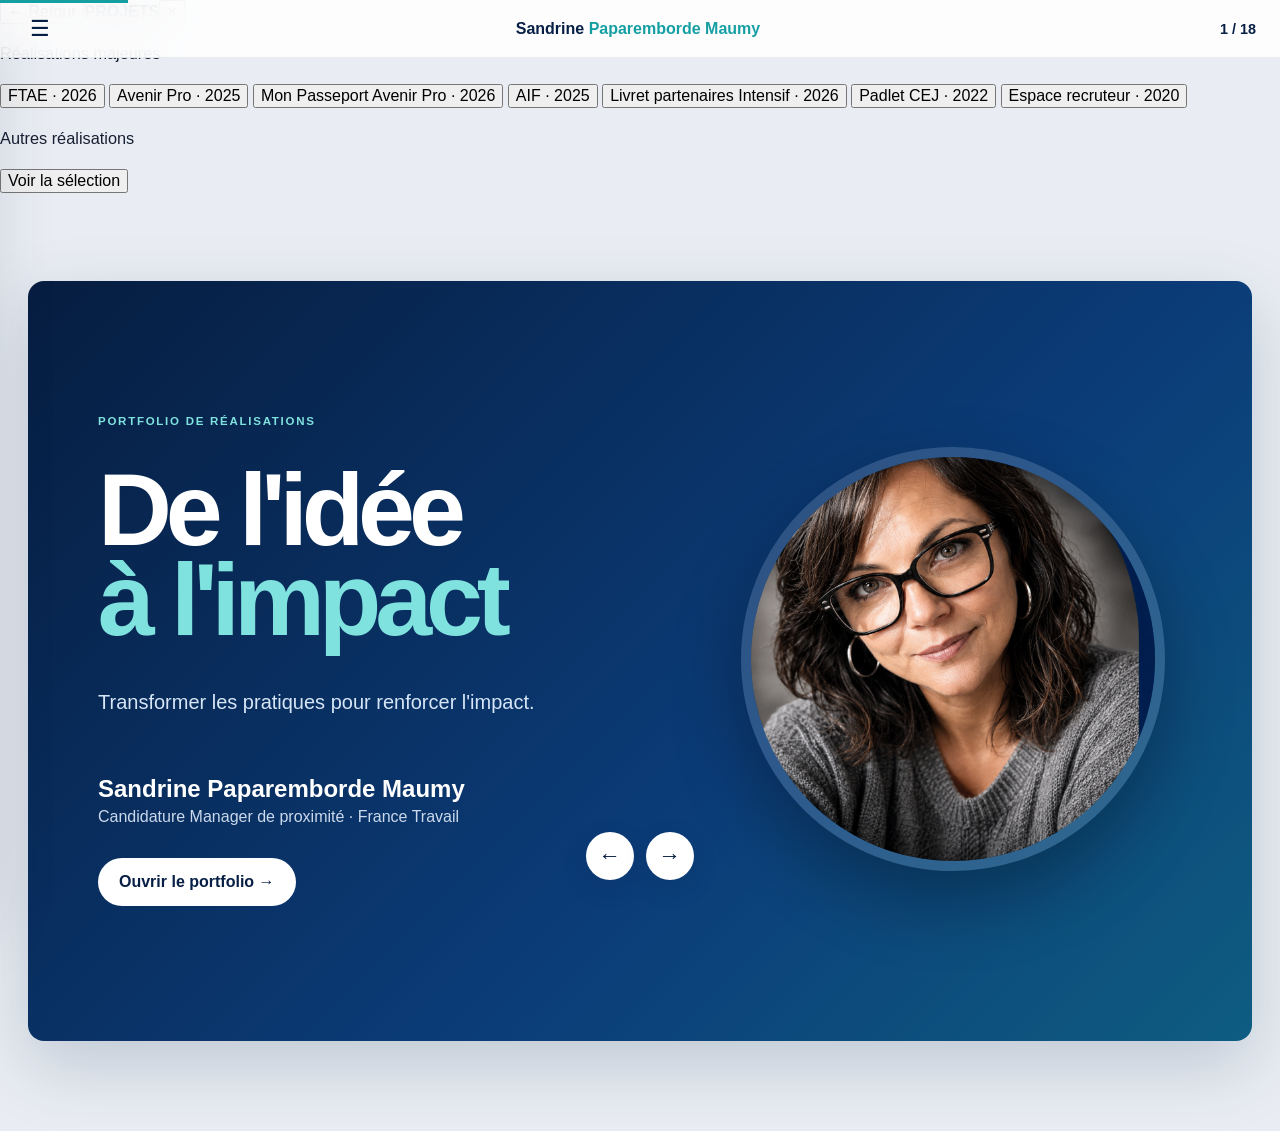
==== index.html @ 010899ce "Add files via upload ZIP CORRECTIF" ====
<!DOCTYPE html>
<html lang="fr">
<head>
<meta charset="UTF-8">
<meta name="viewport" content="width=device-width, initial-scale=1.0">
<meta name="description" content="Portfolio management de Sandrine Paparemborde Maumy — candidature Manager de proximité France Travail.">
<title>Portfolio Management — Sandrine Paparemborde Maumy</title>
<link rel="stylesheet" href="style.css?v=page02-20260814">

<style id="page02-systemique-fix">
/* Correctif autonome Page 2 — priorité sur les styles généraux */
.page.action-systemique-page.active{
  display:block !important;
  overflow:hidden !important;
  padding:0 !important;
}
.page.action-systemique-page{
  background:#fbfaf6 !important;
}
.action-systemique-page .action-systemique{
  box-sizing:border-box;
  width:100%;
  height:100%;
  min-height:0;
  overflow:hidden;
  padding:clamp(24px,3.5vh,42px) clamp(30px,4.2vw,64px) clamp(24px,3vh,38px);
  display:flex !important;
  flex-direction:column;
  justify-content:center;
  gap:clamp(18px,2.4vh,28px);
  background:
    radial-gradient(circle at 100% 0%,rgba(16,157,166,.10),transparent 32%),
    linear-gradient(135deg,#fffefa 0%,#fbfaf6 62%,#f2f9fa 100%);
}
.action-systemique-page .action-systemique__intro{
  flex:0 0 auto;
  max-width:1180px;
}
.action-systemique-page .action-systemique__eyebrow{
  display:block;
  margin:0 0 11px;
  color:#0b9da6;
  font-size:clamp(11px,.85vw,14px);
  line-height:1;
  font-weight:900;
  letter-spacing:.17em;
}
.action-systemique-page .action-systemique__intro h2{
  margin:0;
  max-width:none;
  color:#071f49;
  font-size:clamp(35px,3.75vw,58px);
  line-height:1.01;
  letter-spacing:-.043em;
  white-space:normal;
}
.action-systemique-page .action-systemique__intro h2 span{
  color:#0b5fa9;
}
.action-systemique-page .action-systemique__intro p{
  margin:13px 0 0;
  max-width:1120px;
  color:#586a84;
  font-size:clamp(13px,1.05vw,17px);
  line-height:1.45;
}
.action-systemique-page .action-systemique__grid{
  min-height:0;
  display:grid !important;
  grid-template-columns:repeat(12,minmax(0,1fr));
  grid-template-rows:repeat(2,minmax(0,1fr));
  gap:clamp(12px,1.25vw,18px);
  flex:0 1 350px;
  max-height:350px;
}
.action-systemique-page .action-card{
  box-sizing:border-box;
  min-width:0;
  min-height:0;
  margin:0;
  padding:clamp(15px,1.35vw,21px);
  display:flex !important;
  align-items:flex-start;
  gap:13px;
  overflow:hidden;
  border:1px solid #dce5ec;
  border-top:4px solid #1769aa;
  border-radius:19px;
  background:rgba(255,255,255,.97);
  box-shadow:0 9px 22px rgba(7,31,73,.07);
}
.action-systemique-page .action-card.c3,
.action-systemique-page .action-card.c4,
.action-systemique-page .action-card.c7{
  border-top-color:#0aa0a7;
}
.action-systemique-page .action-card.c1{grid-column:1 / span 3;grid-row:1}
.action-systemique-page .action-card.c2{grid-column:4 / span 3;grid-row:1}
.action-systemique-page .action-card.c3{grid-column:7 / span 3;grid-row:1}
.action-systemique-page .action-card.c4{grid-column:10 / span 3;grid-row:1}
.action-systemique-page .action-card.c5{grid-column:1 / span 4;grid-row:2}
.action-systemique-page .action-card.c6{grid-column:5 / span 4;grid-row:2}
.action-systemique-page .action-card.c7{grid-column:9 / span 4;grid-row:2}

.action-systemique-page .num{
  flex:0 0 43px;
  width:43px;
  height:43px;
  display:grid;
  place-items:center;
  border-radius:13px;
  background:#eaf4f8;
  color:#073f7d;
  font-size:15px;
  font-weight:900;
}
.action-systemique-page .action-card > div{min-width:0}
.action-systemique-page .action-card h3{
  margin:4px 0 8px;
  color:#071f49;
  font-size:clamp(16px,1.25vw,20px);
  line-height:1.08;
}
.action-systemique-page .action-card p{
  margin:0;
  color:#5a6d89;
  font-size:clamp(12px,.92vw,15px);
  line-height:1.42;
}

/* Écrans d'ordinateur moins hauts : on compresse sans créer de défilement */
@media (min-width:1051px) and (max-height:820px){
  .action-systemique-page .action-systemique{
    padding-top:24px;
    padding-bottom:24px;
    gap:17px;
  }
  .action-systemique-page .action-systemique__intro h2{
    font-size:clamp(33px,3.25vw,50px);
  }
  .action-systemique-page .action-systemique__intro p{
    margin-top:9px;
    line-height:1.35;
  }
  .action-systemique-page .action-systemique__grid{
    flex-basis:300px;
    max-height:300px;
  }
  .action-systemique-page .action-card{
    padding:14px 16px;
  }
  .action-systemique-page .action-card p{
    line-height:1.34;
  }
}

/* Tablette : 2 colonnes, défilement seulement si réellement nécessaire */
@media (max-width:1050px){
  .page.action-systemique-page.active{overflow:auto !important}
  .action-systemique-page .action-systemique{
    height:auto;
    min-height:100%;
    justify-content:flex-start;
    overflow:visible;
  }
  .action-systemique-page .action-systemique__grid{
    display:grid !important;
    grid-template-columns:repeat(2,minmax(0,1fr));
    grid-template-rows:auto;
    max-height:none;
    flex:none;
  }
  .action-systemique-page .action-card.c1,
  .action-systemique-page .action-card.c2,
  .action-systemique-page .action-card.c3,
  .action-systemique-page .action-card.c4,
  .action-systemique-page .action-card.c5,
  .action-systemique-page .action-card.c6,
  .action-systemique-page .action-card.c7{
    grid-column:auto;
    grid-row:auto;
    min-height:135px;
  }
  .action-systemique-page .action-card.c7{grid-column:1 / -1}
}
@media (max-width:640px){
  .action-systemique-page .action-systemique{
    padding:26px 18px 92px;
  }
  .action-systemique-page .action-systemique__intro h2{
    font-size:clamp(34px,10.5vw,48px);
  }
  .action-systemique-page .action-systemique__grid{
    grid-template-columns:1fr;
  }
  .action-systemique-page .action-card.c7{grid-column:auto}
  .action-systemique-page .action-card{min-height:0 !important}
}
</style>


<style id="page02-bottom-row-fix">
@media (min-width:1051px){
  .action-systemique-page .action-card.c5{
    grid-column:1 / span 4 !important;
    grid-row:2 !important;
    width:auto !important;
    max-width:none !important;
    justify-self:stretch !important;
  }
  .action-systemique-page .action-card.c6{
    grid-column:5 / span 4 !important;
    grid-row:2 !important;
    width:auto !important;
    max-width:none !important;
    justify-self:stretch !important;
  }
  .action-systemique-page .action-card.c7{
    grid-column:9 / span 4 !important;
    grid-row:2 !important;
    width:auto !important;
    max-width:none !important;
    justify-self:stretch !important;
  }
}
</style>


<style id="page02-title-cleanup">
.action-systemique-page .action-systemique__intro h2{
  margin-bottom:6px !important;
}
.action-systemique-page .action-systemique__subtitle{
  margin:0 !important;
  color:#0b5fa9 !important;
  font-size:clamp(22px,2.15vw,34px) !important;
  line-height:1.08 !important;
  font-weight:800 !important;
  letter-spacing:-.025em !important;
}
.action-systemique-page .action-systemique{
  gap:clamp(20px,2.8vh,32px) !important;
}
@media (min-width:1051px) and (max-height:820px){
  .action-systemique-page .action-systemique{
    gap:20px !important;
  }
  .action-systemique-page .action-systemique__subtitle{
    font-size:clamp(20px,1.9vw,29px) !important;
  }
}
</style>


<style id="page02-final-spacing">
@media (min-width:1051px){
  .action-systemique-page .action-systemique{
    transform:translateY(-14px);
  }
  .action-systemique-page .action-systemique__intro h2{
    margin-bottom:14px !important;
  }
  .action-systemique-page .action-systemique__subtitle{
    margin-top:0 !important;
    margin-bottom:0 !important;
  }
}
@media (min-width:1051px) and (max-height:820px){
  .action-systemique-page .action-systemique{
    transform:translateY(-10px);
  }
  .action-systemique-page .action-systemique__intro h2{
    margin-bottom:12px !important;
  }
}
</style>


<style id="page03-timeline-fix">
.timeline-evolution-page{overflow:hidden!important}
.timeline-evolution-page .paper{box-sizing:border-box;overflow:hidden!important}
.timeline-evolution-left,.timeline-evolution-right{
  padding:clamp(28px,3.8vh,46px) clamp(30px,3.8vw,54px)!important;
}
.timeline-evolution-page .chapter{
  color:#0b9da6!important;font-weight:900!important;letter-spacing:.16em!important;
}
.timeline-evolution-page h2{
  margin:10px 0 14px!important;color:#071f49!important;
  font-size:clamp(34px,3.55vw,54px)!important;line-height:1!important;letter-spacing:-.04em!important;
}
.timeline-intro{
  margin:0 0 22px!important;color:#506680!important;font-size:clamp(13px,1vw,16px)!important;
  line-height:1.48!important;max-width:660px!important;
}
.timeline-group{margin:0 0 18px!important}
.timeline-context{
  margin:0 0 9px!important;padding:8px 12px!important;border-radius:12px!important;
  background:linear-gradient(90deg,rgba(11,95,169,.08),rgba(10,160,167,.06))!important;
  border-left:3px solid #0aa0a7!important;
}
.timeline-context b{
  display:block!important;color:#073f7d!important;font-size:13px!important;line-height:1.2!important;
}
.timeline-context span{
  display:block!important;margin-top:3px!important;color:#65758b!important;font-size:11.5px!important;line-height:1.25!important;
}
.timeline-item{
  position:relative!important;display:grid!important;grid-template-columns:56px minmax(0,1fr)!important;
  gap:12px!important;align-items:start!important;margin:0 0 10px!important;padding-left:1px!important;
}
.timeline-item time{
  color:#0b5fa9!important;font-weight:900!important;font-size:14px!important;line-height:1.25!important;
}
.timeline-item span{min-width:0!important}
.timeline-item span>b{
  display:block!important;color:#10294f!important;font-size:14px!important;line-height:1.18!important;
}
.timeline-item em{font-style:normal!important;font-weight:600!important;color:#66768b!important;font-size:12px!important}
.timeline-item small{
  display:block!important;margin-top:2px!important;color:#6b788a!important;font-size:11.5px!important;line-height:1.25!important;
}
.timeline-evolution-right{padding-top:clamp(54px,7vh,78px)!important}
@media (min-width:1051px) and (max-height:820px){
  .timeline-evolution-left,.timeline-evolution-right{padding-top:24px!important;padding-bottom:22px!important}
  .timeline-evolution-right{padding-top:48px!important}
  .timeline-evolution-page h2{font-size:clamp(31px,3.1vw,47px)!important;margin-bottom:10px!important}
  .timeline-intro{font-size:12.5px!important;line-height:1.38!important;margin-bottom:14px!important}
  .timeline-group{margin-bottom:12px!important}
  .timeline-context{padding:6px 10px!important;margin-bottom:7px!important}
  .timeline-item{margin-bottom:7px!important}
  .timeline-item span>b{font-size:13px!important}
  .timeline-item small,.timeline-context span{font-size:10.8px!important}
}
@media(max-width:1050px){
  .timeline-evolution-page{overflow:auto!important}
  .timeline-evolution-page .paper{overflow:visible!important}
}
</style>


<style id="page03-roles-balance-fix">
.timeline-evolution-page .role-block{
  margin:0 0 11px!important;
}
.timeline-evolution-page .role-label{
  margin:0 0 7px 68px!important;
  color:#536987!important;
  font-size:11.5px!important;
  line-height:1.25!important;
  font-weight:700!important;
}
.timeline-evolution-page .langon-career .timeline-context{
  margin-bottom:10px!important;
}

/* Rééquilibrage vertical des deux volets */
@media (min-width:1051px){
  .timeline-evolution-left{
    padding-top:clamp(30px,4.2vh,48px)!important;
    padding-bottom:clamp(28px,3.8vh,44px)!important;
  }
  .timeline-evolution-right{
    padding-top:clamp(46px,6vh,64px)!important;
    padding-bottom:clamp(32px,4.2vh,48px)!important;
    display:flex!important;
    flex-direction:column!important;
    justify-content:center!important;
    gap:clamp(22px,3vh,34px)!important;
  }
  .timeline-evolution-right .timeline-group{
    margin-bottom:0!important;
  }
  .timeline-evolution-right .timeline-item{
    margin-bottom:clamp(10px,1.4vh,15px)!important;
  }
  .timeline-evolution-right .timeline-context{
    margin-bottom:clamp(11px,1.5vh,16px)!important;
  }
}
@media (min-width:1051px) and (max-height:820px){
  .timeline-evolution-page .role-block{margin-bottom:8px!important}
  .timeline-evolution-page .role-label{
    margin-left:68px!important;
    margin-bottom:5px!important;
    font-size:10.8px!important;
  }
  .timeline-evolution-right{
    padding-top:34px!important;
    padding-bottom:28px!important;
    gap:18px!important;
  }
  .timeline-evolution-right .timeline-item{margin-bottom:9px!important}
}
</style>


<style id="page04-keyfigures-redesign">
.keyfigures-page{overflow:hidden!important}
.keyfigures-page .paper{box-sizing:border-box;overflow:hidden!important;padding:34px 38px!important}
.keyfigures-page .chapter{color:#079da5!important;font-weight:900!important;letter-spacing:.15em!important}
.keyfigures-page h2{margin:12px 0 22px!important;font-size:clamp(31px,3.1vw,48px)!important;line-height:1.02!important;color:#08234d!important;letter-spacing:-.035em!important}
.keyfigures-page h2 span{color:#0b69b5!important}
.keyfigures-right{padding-top:48px!important;display:flex!important;flex-direction:column!important;justify-content:center!important;gap:14px!important}

.kpi-panel{border-radius:17px!important;padding:14px 16px 15px!important;margin-bottom:14px!important;border-top:3px solid rgba(8,84,150,.75)!important;box-shadow:0 8px 22px rgba(16,42,74,.07)!important}
.kpi-blue{background:#e7f2fb!important}
.kpi-mint{background:#e3f5f2!important;border-top-color:#08a39f!important}
.kpi-sand{background:#f7ecd8!important;border-top-color:#c98c36!important}
.kpi-lilac{background:#f2e9f2!important;border-top-color:#9c7186!important}
.kpi-navy{background:linear-gradient(135deg,#0a3971,#087f9c)!important;border-top-color:#fff!important;color:#fff!important}

.kpi-head{display:flex!important;align-items:center!important;gap:9px!important;margin-bottom:10px!important}
.kpi-num{display:flex!important;align-items:center!important;justify-content:center!important;width:28px!important;height:28px!important;border-radius:9px!important;background:rgba(255,255,255,.78)!important;color:#092b56!important;font-weight:900!important;font-size:11px!important}
.kpi-head div{display:flex!important;flex-direction:column!important;gap:1px!important}
.kpi-head small{font-size:9px!important;line-height:1.15!important;font-weight:800!important;letter-spacing:.035em!important;color:#577189!important}
.kpi-head b{font-size:14px!important;line-height:1.1!important;color:#12365e!important}
.kpi-navy .kpi-head small,.kpi-navy .kpi-head b{color:#fff!important}

.kpi-grid{display:grid!important;gap:9px!important}
.kpi-grid.three{grid-template-columns:repeat(3,minmax(0,1fr))!important}
.kpi{min-height:96px!important;background:rgba(255,255,255,.82)!important;border-radius:13px!important;padding:11px 12px!important;display:flex!important;flex-direction:column!important;justify-content:center!important}
.kpi strong{display:block!important;font-size:clamp(25px,2.5vw,39px)!important;line-height:.95!important;color:#0a9ca4!important;letter-spacing:-.04em!important;margin-bottom:7px!important}
.kpi span{font-size:11px!important;line-height:1.25!important;font-weight:800!important;color:#153354!important}
.kpi em{font-style:normal!important;font-size:9.5px!important;line-height:1.25!important;color:#66778a!important;margin-top:5px!important}
.kpi-navy .kpi{background:rgba(255,255,255,.09)!important;border:1px solid rgba(255,255,255,.16)!important}
.kpi-navy .kpi strong,.kpi-navy .kpi span,.kpi-navy .kpi em{color:#fff!important}

.tools-row{display:grid!important;grid-template-columns:1.1fr 1.6fr!important;gap:12px!important}
.tools-main{background:rgba(255,255,255,.82)!important;border-radius:13px!important;padding:12px!important;display:flex!important;align-items:center!important;gap:12px!important}
.tools-main strong{font-size:42px!important;line-height:1!important;color:#9b6279!important}
.tools-main span{font-size:11px!important;line-height:1.25!important;font-weight:800!important;color:#4f3d4b!important}
.audiences{display:grid!important;grid-template-columns:1fr 1fr!important;gap:8px!important}
.audiences span{background:rgba(255,255,255,.85)!important;border-radius:10px!important;padding:10px 8px!important;text-align:center!important;font-size:10px!important;font-weight:800!important;color:#60485a!important}
.kpi-lilac p{margin:9px 2px 0!important;font-size:9.5px!important;line-height:1.3!important;color:#6f6070!important}

@media (min-width:1051px) and (max-height:820px){
 .keyfigures-page .paper{padding:25px 28px!important}
 .keyfigures-page h2{font-size:34px!important;margin:8px 0 13px!important}
 .keyfigures-right{padding-top:32px!important;gap:9px!important}
 .kpi-panel{padding:10px 12px!important;margin-bottom:9px!important}
 .kpi-head{margin-bottom:7px!important}
 .kpi{min-height:78px!important;padding:8px 9px!important}
 .kpi strong{font-size:29px!important;margin-bottom:5px!important}
 .kpi span{font-size:9.8px!important}
 .kpi em{font-size:8.7px!important}
 .tools-main strong{font-size:34px!important}
}
</style>


<style id="ftae-pilotage-redesign">
.ftae-proof-page .ftae-proof-cover{
  background-size:88% auto!important;
  background-position:center center!important;
  background-repeat:no-repeat!important;
}
.ftae-proof-page .proof-bg-image{
  object-fit:contain!important;
  transform:scale(.90)!important;
  transform-origin:center center!important;
}
.ftae-proof-detail{padding:34px 40px!important;overflow:hidden!important}
.ftae-proof-detail h2{font-size:clamp(34px,3.4vw,52px)!important;line-height:1.02!important;margin:10px 0 15px!important}
.ftae-focus{display:grid!important;grid-template-columns:1.35fr .85fr!important;gap:10px!important;margin-bottom:12px!important}
.ftae-focus>div{padding:10px 12px!important;border-radius:12px!important;background:#edf7f7!important;border-left:3px solid #0aa0a7!important}
.ftae-focus small{display:block!important;font-size:8.5px!important;font-weight:900!important;letter-spacing:.08em!important;color:#0a9098!important;margin-bottom:4px!important}
.ftae-focus b{display:block!important;font-size:12px!important;line-height:1.22!important;color:#12365d!important}
.ftae-focus .ftae-result{background:#082f61!important;border-left:0!important;text-align:center!important;display:flex!important;flex-direction:column!important;justify-content:center!important}
.ftae-result strong{font-size:23px!important;color:#fff!important;line-height:1!important}
.ftae-result span{font-size:9.5px!important;color:#dff7f5!important;font-weight:800!important;margin-top:5px!important}
.ftae-plan{display:grid!important;grid-template-columns:1fr 1fr!important;gap:7px!important;margin-bottom:11px!important}
.ftae-step{display:grid!important;grid-template-columns:27px 1fr!important;gap:8px!important;padding:7px 8px!important;border:1px solid #dce5ec!important;border-radius:11px!important;background:#fff!important}
.ftae-step.wide{grid-column:1/-1!important}
.ftae-step>span{width:26px!important;height:26px!important;border-radius:8px!important;background:#e6f4f4!important;color:#087d89!important;display:flex!important;align-items:center!important;justify-content:center!important;font-size:9px!important;font-weight:900!important}
.ftae-step b{display:block!important;font-size:11px!important;color:#102f57!important;margin-bottom:2px!important}
.ftae-step p{margin:0!important;font-size:8.8px!important;line-height:1.25!important;color:#64758a!important}
.ftae-indicator{display:grid!important;grid-template-columns:1.25fr repeat(3,1fr)!important;gap:6px!important;align-items:center!important;background:linear-gradient(90deg,#edf7f7,#eef4fa)!important;border-radius:12px!important;padding:8px 10px!important;margin-bottom:8px!important}
.ftae-indicator>small{font-size:8px!important;line-height:1.2!important;font-weight:900!important;color:#087f8b!important}
.ftae-indicator>div{border-left:1px solid #cddce4!important;padding-left:7px!important}
.ftae-indicator b{display:block!important;font-size:7.5px!important;color:#6a7b8d!important}
.ftae-indicator strong{display:block!important;font-size:14px!important;color:#079da5!important}
.ftae-indicator span{display:block!important;font-size:7.5px!important;color:#6b7989!important}
.ftae-proof-detail .evidence-link{margin-top:4px!important}
@media (min-width:1051px) and (max-height:820px){
 .ftae-proof-detail{padding:23px 30px!important}
 .ftae-proof-detail h2{font-size:35px!important;margin:7px 0 9px!important}
 .ftae-focus{margin-bottom:7px!important}
 .ftae-plan{gap:5px!important;margin-bottom:7px!important}
 .ftae-step{padding:5px 7px!important}
 .ftae-step p{font-size:8px!important}
 .ftae-indicator{padding:6px 8px!important;margin-bottom:5px!important}
}
</style>


<style id="ftae-final-cadrage-point2">
/* Recentrage du visuel : même niveau de dézoom, mais cadrage centré. */
.ftae-proof-page .ftae-proof-cover{
  background-size:88% auto!important;
  background-position:50% 50%!important;
  background-repeat:no-repeat!important;
}
.ftae-proof-page .proof-bg-image{
  width:100%!important;
  height:100%!important;
  left:0!important;
  top:0!important;
  object-fit:contain!important;
  object-position:50% 50%!important;
  transform:scale(.90)!important;
  transform-origin:50% 50%!important;
}

/* Transition du 1er point sécurisé vers le 2e point de contrôle. */
.ftae-next-step{
  margin-top:8px!important;
  padding-top:8px!important;
  border-top:1px solid #dce5ec!important;
}
.ftae-next-step>p{
  margin:0 0 7px!important;
  color:#62738a!important;
  font-size:8.8px!important;
  line-height:1.32!important;
}
.ftae-next-link{
  display:flex!important;
  align-items:center!important;
  justify-content:space-between!important;
  gap:12px!important;
  padding:8px 10px!important;
  border-radius:11px!important;
  background:#f1f7f7!important;
  border-left:3px solid #0aa0a7!important;
}
.ftae-next-link span{display:block!important;min-width:0!important}
.ftae-next-link small{
  display:block!important;
  color:#078b96!important;
  font-size:7.5px!important;
  font-weight:900!important;
  letter-spacing:.07em!important;
  margin-bottom:2px!important;
}
.ftae-next-link b{
  display:block!important;
  color:#12345b!important;
  font-size:10px!important;
  line-height:1.15!important;
}
.ftae-next-link .evidence-link{
  flex:0 0 auto!important;
  margin:0!important;
  font-size:9.5px!important;
  white-space:nowrap!important;
}
@media (min-width:1051px) and (max-height:820px){
  .ftae-next-step{margin-top:5px!important;padding-top:5px!important}
  .ftae-next-step>p{font-size:7.8px!important;margin-bottom:5px!important}
  .ftae-next-link{padding:6px 8px!important}
  .ftae-next-link b{font-size:9px!important}
  .ftae-next-link .evidence-link{font-size:8.5px!important}
}
</style>


<style id="ftae-correctif-visible-v2">
.ftae-next-step{
  margin-top:12px!important;
  padding-top:0!important;
  border-top:0!important;
}
.ftae-pilotage-message{
  box-sizing:border-box!important;
  width:100%!important;
  margin:0 0 10px!important;
  padding:13px 16px 12px!important;
  border:2px solid #0aa0a7!important;
  border-left:7px solid #0aa0a7!important;
  border-radius:13px!important;
  background:#e8f7f6!important;
  box-shadow:0 5px 14px rgba(8,82,105,.08)!important;
}
.ftae-pilotage-label{
  display:block!important;
  margin-bottom:4px!important;
  color:#078b96!important;
  font-size:9px!important;
  line-height:1!important;
  font-weight:900!important;
  letter-spacing:.11em!important;
}
.ftae-pilotage-message strong{
  display:block!important;
  margin:0 0 4px!important;
  color:#07325d!important;
  font-size:15px!important;
  line-height:1.15!important;
  font-weight:900!important;
}
.ftae-pilotage-message p{
  margin:0!important;
  color:#244d66!important;
  font-size:11.5px!important;
  line-height:1.35!important;
  font-weight:650!important;
}
.ftae-next-link{
  padding:10px 12px!important;
}
.ftae-next-link small{font-size:8.5px!important}
.ftae-next-link b{font-size:11px!important}
.ftae-next-link .evidence-link{font-size:10px!important;font-weight:900!important}

/* Cadrage gauche corrigé : on décale réellement l'image vers la gauche dans son cadre
   pour faire entrer davantage la partie droite de l'illustration (FTAE Impact mesuré). */
.ftae-proof-page .ftae-proof-cover{
  background-size:82% auto!important;
  background-position:44% 50%!important;
  background-repeat:no-repeat!important;
}
.ftae-proof-page .proof-bg-image{
  object-fit:contain!important;
  object-position:44% 50%!important;
  transform:scale(.84)!important;
  transform-origin:44% 50%!important;
}
</style>


<style id="padlet-correctif-depuis-index-installe">
.padlet-detail-current{padding:36px 40px!important;overflow:hidden!important}
.padlet-detail-current h2{font-size:clamp(36px,3.4vw,52px)!important;line-height:1.02!important;margin:11px 0 17px!important}
.padlet-context-current{display:grid!important;grid-template-columns:1fr 1fr!important;gap:10px!important;margin-bottom:12px!important}
.padlet-context-current>div{padding:12px 13px!important;border-radius:14px!important;background:#eef8f7!important;border-top:3px solid #0aa0a7!important}
.padlet-context-current small,.padlet-impact-current small{display:block!important;color:#078b96!important;font-size:9px!important;font-weight:900!important;letter-spacing:.09em!important;margin-bottom:5px!important}
.padlet-context-current p,.padlet-impact-current p{margin:0!important;color:#284760!important;font-size:10px!important;line-height:1.35!important}
.padlet-kpis-current{display:grid!important;grid-template-columns:repeat(3,1fr)!important;gap:9px!important;margin-bottom:12px!important}
.padlet-kpis-current>div{padding:11px 12px!important;min-height:90px!important;border:1px solid #d9e4e9!important;border-radius:14px!important;background:#fff!important;display:flex!important;flex-direction:column!important;justify-content:center!important}
.padlet-kpis-current strong{font-size:32px!important;line-height:1!important;color:#0a9da5!important;margin-bottom:6px!important}
.padlet-kpis-current span{font-size:9.5px!important;line-height:1.2!important;font-weight:850!important;color:#102f57!important}
.padlet-impact-current{padding:11px 14px!important;border-radius:14px!important;background:linear-gradient(90deg,#eaf7f6,#eef5fa)!important;border-left:4px solid #0aa0a7!important}
@media (min-width:1051px) and (max-height:820px){
 .padlet-detail-current{padding:25px 30px!important}
 .padlet-detail-current h2{font-size:37px!important;margin:7px 0 10px!important}
 .padlet-context-current{gap:7px!important;margin-bottom:8px!important}
 .padlet-context-current>div{padding:8px 9px!important}
 .padlet-context-current p,.padlet-impact-current p{font-size:8.6px!important}
 .padlet-kpis-current{gap:7px!important;margin-bottom:8px!important}
 .padlet-kpis-current>div{min-height:72px!important;padding:8px 9px!important}
 .padlet-kpis-current strong{font-size:27px!important;margin-bottom:4px!important}
 .padlet-kpis-current span{font-size:8.4px!important}
 .padlet-impact-current{padding:8px 10px!important}
}
</style>

</head>
<body>
<div class="progress"><span></span></div>

<header class="topbar">
  <button class="toc-btn" id="tocBtn" aria-label="Ouvrir le sommaire">☰</button>
  <div class="mini-brand">Sandrine <b>Paparemborde Maumy</b></div>
  <div class="page-count"><span id="currentPage">1</span> / <span id="totalPages">10</span></div>
</header>

<nav class="toc" id="mainMenu">
  <button class="toc-close" aria-label="Fermer le menu">×</button>
  <div class="toc-title">SOMMAIRE</div>
  <button class="toc-link" data-go-title="Accueil">Accueil</button>
  <button class="toc-link" data-go-title="Fil conducteur">Fil conducteur</button>
  <button class="toc-link projects-trigger" type="button">Projets <span>›</span></button>
  <button class="toc-link" data-go-title="Ils en parlent">Ils en parlent</button>
  <button class="toc-link" data-go-title="Ma vision">Ma vision</button>
</nav>
<div class="projects-menu" id="projectsMenu" aria-hidden="true">
  <div class="projects-menu-head"><button class="projects-back" type="button">← Retour</button><b>PROJETS</b><button class="projects-close" type="button">×</button></div>
  <div class="projects-scroll">
    <p class="projects-label">Réalisations majeures</p>
    <button data-go-title="FTAE 2026">FTAE · 2026</button>
    <button data-go-title="Avenir Pro 2025">Avenir Pro · 2025</button>
    <button data-go-title="Passeport Avenir Pro 2026">Mon Passeport Avenir Pro · 2026</button>
    <button data-go-title="AIF 2025">AIF · 2025</button>
    <button data-go-title="Livret partenaires 2026">Livret partenaires Intensif · 2026</button>
    <button data-go-title="Padlet CEJ 2022">Padlet CEJ · 2022</button>
    <button data-go-title="Espace recruteur 2020">Espace recruteur · 2020</button>
    <p class="projects-label secondary">Autres réalisations</p>
    <button data-go-title="Autres réalisations">Voir la sélection</button>
  </div>
</div>

<main class="book" id="book">
  <section class="page cover active" data-title="Couverture">
    <div class="cover-copy">
      <span class="eyebrow">PORTFOLIO DE RÉALISATIONS</span>
      <h1>De l'idée<br><span>à l'impact</span></h1>
      <p class="subtitle cover-signature">Transformer les pratiques pour renforcer l'impact.</p>
      <div class="cover-name">Sandrine Paparemborde Maumy</div>
      <div class="cover-role">Candidature Manager de proximité · France Travail</div>
      <button class="open-book" data-next>Ouvrir le portfolio →</button>
    </div>
    <div class="cover-visual">
      <div class="portrait-frame">
        <img src="assets/portrait.png" alt="Portrait de Sandrine Paparemborde Maumy">
      </div>
    </div>
  </section>

  <section class="page action-systemique-page" data-title="Ma manière d’agir">
  <div class="action-systemique">
    <div class="action-systemique__intro">
      <span class="action-systemique__eyebrow">MA MANIÈRE D’AGIR</span>
      <h2>Une approche systémique</h2>
      <div class="action-systemique__subtitle">Du besoin observé à l’impact mesuré</div>
    </div>

    <div class="action-systemique__grid">
      <article class="action-card c1"><b class="num">01</b><div><h3>Observer</h3><p>Écouter le terrain, repérer les irritants et les besoins réels.</p></div></article>
      <article class="action-card c2"><b class="num">02</b><div><h3>Comprendre</h3><p>Clarifier le besoin et ce qui limite l’impact.</p></div></article>
      <article class="action-card c3"><b class="num">03</b><div><h3>Analyser</h3><p>Identifier les causes, les leviers et les ressources mobilisables.</p></div></article>
      <article class="action-card c4"><b class="num">04</b><div><h3>Concevoir</h3><p>Transformer le constat en réponse simple, concrète et utile.</p></div></article>

      <article class="action-card c5"><b class="num">05</b><div><h3>Mobiliser</h3><p>Associer les acteurs, donner du sens et susciter l’adhésion.</p></div></article>
      <article class="action-card c6"><b class="num">06</b><div><h3>Déployer</h3><p>Expérimenter, accompagner la prise en main et sécuriser la mise en œuvre.</p></div></article>
      <article class="action-card c7"><b class="num">07</b><div><h3>Mesurer &amp; ajuster</h3><p>Observer les effets, recueillir les retours et ajuster l’action selon l’impact constaté.</p></div></article>
    </div>
  </div>
</section>

  

  <section class="page split timeline-evolution-page" data-title="Force de proposition">
  <div class="paper left timeline-evolution-left">
    <span class="folio">05</span>
    <span class="chapter">FORCE DE PROPOSITION</span>
    <h2>Proposer pour faire évoluer.</h2>
    <p class="timeline-intro">Mes projets ont un périmètre qui s’élargit au fil des années, avec une intention professionnelle constante : améliorer la qualité de service et faciliter les pratiques en interne. Une dynamique qui nourrit aujourd’hui ma vision à 360° de nos services et de leur fonctionnement.</p>

    <div class="timeline-group">
      <div class="timeline-context">
        <b>Plateforme S@D Bordeaux</b>
        <span>Conseillère service à distance · 3949 &amp; 3995</span>
      </div>
      <div class="timeline-item">
        <time>2015</time>
        <span><b>DigiNews</b><small>Transmettre · accompagner le changement</small></span>
      </div>
    </div>

    <div class="timeline-group langon-career">
      <div class="timeline-context">
        <b>Agence de Langon</b>
      </div>

      <div class="role-block">
        <div class="role-label">Conseillère demandeurs d’emploi · modalité Suivi</div>
        <div class="timeline-item"><time>2018</time><span><b>1re revue de performance</b><small>Questionner · améliorer</small></span></div>
      </div>

      <div class="role-block">
        <div class="role-label">Conseillère à dominante entreprise</div>
        <div class="timeline-item"><time>2019</time><span><b>Escape Game digital</b><small>Embarquer · faire apprendre autrement</small></span></div>
        <div class="timeline-item"><time>2020</time><span><b>Espace recruteur</b><small>Autonomiser les entreprises</small></span></div>
      </div>
    </div>
  </div>

  <div class="paper right timeline-evolution-right">
    <span class="folio">06</span>

    <div class="timeline-group">
      <div class="timeline-context">
        <b>Agence de Langon</b>
        <span>Conseillère demandeurs d’emploi · dispositif FSE Jeune</span>
      </div>
      <div class="timeline-item"><time>2022</time><span><b>Padlet CEJ <em>(jeunes)</em></b><small>Partager · autonomiser</small></span></div>
      <div class="timeline-item"><time>2022</time><span><b>2e revue de performance</b><small>Analyser · valoriser · partager</small></span></div>
    </div>

    <div class="timeline-group">
      <div class="timeline-context">
        <b>Agence de Perpignan Polygone</b>
        <span>Conseillère demandeurs d’emploi</span>
        
      </div>
      <div class="timeline-item"><time>2025</time><span><b>AIF</b><small>Modalité Guidée</small></span></div>
      <div class="timeline-item"><time>2025</time><span><b>Avenir Pro</b><small>Dispositif Avenir Pro</small></span></div>
      <div class="timeline-item"><time>2026</time><span><b>FTAE</b><small>Piloter · mesurer · ajuster</small></span></div>
      <div class="timeline-item"><time>2026</time><span><b>Livret partenaires Intensif</b><small></small></span></div>
      <div class="timeline-item"><time>2026</time><span><b>Mon Passeport</b><small>Dispositif Avenir Pro</small></span></div>
    </div>
  </div>
</section>

  <section class="page split keyfigures-page" data-title="Chiffres clés">
  <div class="paper left keyfigures-left">
    <span class="folio">07</span>
    <span class="chapter">CHIFFRES CLÉS</span>
    <h2>Des réalisations,<br><span>des résultats mesurables.</span></h2>

    <div class="kpi-panel kpi-blue">
      <div class="kpi-head"><span class="kpi-num">01</span><div><small>INGÉNIERIE PÉDAGOGIQUE</small><b>AVENIR PRO</b></div></div>
      <div class="kpi-grid three">
        <div class="kpi"><strong>215</strong><span>élèves accompagnés</span></div>
        <div class="kpi"><strong>57</strong><span>animations réalisées</span><em>sur la seule année scolaire 2025–2026</em></div>
        <div class="kpi"><strong>10</strong><span>supports pédagogiques créés</span><em>6 cours interactifs + 4 quiz</em></div>
      </div>
    </div>

    <div class="kpi-panel kpi-mint">
      <div class="kpi-head"><span class="kpi-num">02</span><div><small>AUTONOMIE DES JEUNES</small><b>CEJ — OUTIL PADLET</b></div></div>
      <div class="kpi-grid three">
        <div class="kpi"><strong>240</strong><span>jeunes concernés</span></div>
        <div class="kpi"><strong>4</strong><span>conseillers utilisateurs</span></div>
        <div class="kpi"><strong>+40 %</strong><span>de mobilisation des jeunes</span></div>
      </div>
    </div>
  </div>

  <div class="paper right keyfigures-right">
    <span class="folio">08</span>

    <div class="kpi-panel kpi-sand">
      <div class="kpi-head"><span class="kpi-num">03</span><div><small>MOBILISATION COLLECTIVE</small><b>SIMULATION D’ENTRETIEN</b></div></div>
      <div class="kpi-grid three">
        <div class="kpi"><strong>26</strong><span>élèves testés</span></div>
        <div class="kpi"><strong>17</strong><span>conseillers volontaires</span></div>
        <div class="kpi"><strong>8</strong><span>agents mobilisés</span><em>dont le directeur d’agence</em></div>
      </div>
    </div>

    <div class="kpi-panel kpi-navy">
      <div class="kpi-head"><span class="kpi-num">04</span><div><small>PILOTAGE DE LA PERFORMANCE</small><b>FTAE — RÉSULTATS DU PLAN D’ACTION À 6 MOIS</b></div></div>
      <div class="kpi-grid three">
        <div class="kpi"><strong>35 % → 85 %</strong><span>de suivi réalisé</span></div>
        <div class="kpi"><strong>+50</strong><span>points de progression</span></div>
        <div class="kpi"><strong>+3 %</strong><span>sur l’indicateur FTAE</span></div>
      </div>
    </div>

    <div class="kpi-panel kpi-lilac">
      <div class="kpi-head"><span class="kpi-num">05</span><div><small>POUVOIR D’AGIR</small><b>CONCEPTION D’OUTILS</b></div></div>
      <div class="tools-row">
        <div class="tools-main"><strong>5</strong><span>outils conçus pour développer l’autonomie</span></div>
        <div class="audiences">
          <span>Conseillers</span><span>Jeunes</span><span>Lycéens</span><span>Entreprises</span>
        </div>
      </div>
      <p>4 types de publics accompagnés grâce à des solutions pensées pour simplifier l’action et renforcer l’autonomie.</p>
    </div>
  </div>
</section>

  <section class="page split feature-page proof-spread cover-proof ftae-proof-page" data-title="FTAE 2026">
    <img class="proof-bg-image" src="assets/bg-ftae.png" alt="">
    <div class="paper proof-cover ftae-proof-cover" style="--proof-image:url('assets/ftae-cover.png')">
      <div class="cover-wash"></div>
      <div class="cover-label"><span>2026 · FTAE</span><h2>Mesurer pour agir.</h2></div>
    </div>
    <div class="paper proof-detail ftae-proof-detail">
      <span class="chapter">PILOTER · MOBILISER · AJUSTER</span>
      <h2>Du constat à l'impact mesuré.</h2>

      <div class="ftae-focus">
        <div><small>1ER POINT DE CONTRÔLE</small><b>Être reçu dans les 30 jours suivant la sortie de formation</b></div>
        <div class="ftae-result"><strong>35 % → 85 %</strong><span>+50 points en 6 mois</span></div>
      </div>

      <div class="ftae-plan">
        <div class="ftae-step"><span>01</span><div><b>Anticiper</b><p>Vers le 20 du mois, identifier les sortants du mois suivant et leur conseiller référent.</p></div></div>
        <div class="ftae-step"><span>02</span><div><b>Donner un repère</b><p>Partager via Teams et mail l'échéance : date de sortie + 30 jours.</p></div></div>
        <div class="ftae-step"><span>03</span><div><b>Responsabiliser</b><p>Le conseiller consulte la liste et programme l'entretien avant la date butoir.</p></div></div>
        <div class="ftae-step"><span>04</span><div><b>Sécuriser</b><p>Contrôler les dossiers. Sans rendez-vous prévu, organiser 2 réunions collectives par mois avec 7 jours de prévenance.</p></div></div>
        <div class="ftae-step wide"><span>05</span><div><b>Tracer &amp; relancer</b><p>Enregistrer l'entretien, restituer au collectif et rappeler les actions restant à réaliser pour chaque DE.</p></div></div>
      </div>

      <div class="ftae-indicator">
        <small>EFFET SUR L'INDICATEUR FTAE · 2026 / 2025</small>
        <div><b>FÉV.</b><strong>76,1 %</strong><span>vs 66,9 %</span></div>
        <div><b>JUIN</b><strong>67,5 %</strong><span>vs 55,7 %</span></div>
        <div><b>JUIL.</b><strong>69,1 %</strong><span>vs 64,0 %</span></div>
      </div>

      <div class="ftae-next-step">
        <div class="ftae-pilotage-message">
          <span class="ftae-pilotage-label">LOGIQUE DE PILOTAGE</span>
          <strong>Sécuriser le 1er point de contrôle</strong>
          <p>Favoriser son appropriation par les conseillers, puis engager le suivant : une progression par étapes, jusqu’à la maîtrise des 4 points de contrôle.</p>
        </div>
        <div class="ftae-next-link">
          <span><small>2e POINT DE CONTRÔLE</small><b>CV &amp; profil visibles et actualisés</b></span>
          <a class="evidence-link" href="https://prezi.com/view/zrsIE9EsZNTBlXJSl9pe/?referral_token=P_iN9DlnB3FN" target="_blank" rel="noopener">Voir le plan d’action →</a>
        </div>
      </div>
    </div>
  </section>

  <section class="page split feature-page proof-spread cover-proof" data-title="Padlet CEJ 2022">
    <div class="paper proof-cover" style="--proof-image:url('assets/padlet-cover.png')"><div class="cover-wash"></div><div class="cover-label"><span>2022 · PADLET CEJ</span><h2>Partager pour autonomiser.</h2></div></div>
    <div class="paper proof-detail padlet-detail-current">
      <span class="chapter">PARTAGER · AUTONOMISER · COOPÉRER</span>
      <h2>L'information utile,<br>au même endroit.</h2>
      <div class="padlet-context-current">
        <div><small>LE BESOIN</small><p>Centraliser des informations jusque-là dispersées et permettre aux jeunes de retrouver facilement les ressources utiles à leur parcours.</p></div>
        <div><small>LA RÉPONSE</small><p>Un Padlet partagé, structuré autour des événements, offres d'emploi, découverte métiers / entreprises, formations et ressources pratiques.</p></div>
      </div>
      <div class="padlet-kpis-current">
        <div><strong>240</strong><span>jeunes concernés</span></div>
        <div><strong>4</strong><span>conseillers utilisateurs</span></div>
        <div><strong>+40 %</strong><span>de mobilisation des jeunes</span></div>
      </div>
      <div class="padlet-impact-current">
        <small>UN OUTIL AU SERVICE DE L'AUTONOMIE</small>
        <p>Une ressource commune pensée pour rendre l'information accessible, faciliter l'autonomie des jeunes et permettre aux conseillers d'alimenter collectivement un même espace.</p>
      </div>
    </div>
  </section>

  

  <section class="page split feature-page proof-spread cover-proof" data-title="Avenir Pro 2025">
    <div class="paper proof-cover" style="--proof-image:url('assets/avenir-pro-cover.png')"><div class="cover-wash"></div><div class="cover-label"><span>2025 · AVENIR PRO</span><h2>Du ponctuel au partenariat.</h2></div></div>
    <div class="paper proof-detail"><span class="chapter">CONCEVOIR · COORDONNER · MOBILISER</span><h2>Faire vivre une pédagogie active.</h2><div class="metric-row"><div><b>57</b><span>ateliers réalisés</span></div><div><b>210</b><span>lycéens accompagnés</span></div></div><p class="big-lead">Ateliers interactifs, mises en situation et simulations pour préparer concrètement l'entrée dans la vie active.</p><div class="resource-buttons"><a href="#" data-resource="ateliers">6 ateliers</a><a href="#" data-resource="quiz">4 quiz</a></div><div class="support-library">
  <div class="support-group"><h3>6 ateliers</h3><div class="support-links support-buttons"><a href="https://view.genially.com/68e63605e8a2232c6f2ba8a4" target="_blank" rel="noopener">Atelier 1</a><a href="https://view.genially.com/68e8ffdde8d4ab42a77d42c5" target="_blank" rel="noopener">Atelier 2</a><a href="https://view.genially.com/68f60dcb08e3777e12812fd8" target="_blank" rel="noopener">Atelier 3</a><a href="https://view.genially.com/68f60e19b0a2bdd88a7df042" target="_blank" rel="noopener">Atelier 4</a><a href="https://view.genially.com/6915ccf838c32f9240b12fc1" target="_blank" rel="noopener">Atelier CV</a><a href="https://view.genially.com/68ecd334d738c90b7a5e551c" target="_blank" rel="noopener">Atelier Orientation</a></div></div>
  <div class="support-group"><h3>4 quiz</h3><div class="support-links support-buttons"><a href="https://view.genially.com/68e7a7093eefbe0f6482433e" target="_blank" rel="noopener">Quiz 1</a><a href="https://view.genially.com/68ecc32f9fa39f3906799a2b" target="_blank" rel="noopener">Quiz 2</a><a href="https://view.genially.com/68f6308a477bfd0caac2aa1b" target="_blank" rel="noopener">Quiz 3</a><a href="https://view.genially.com/6909ae9fd7bc6ad9372b8e27" target="_blank" rel="noopener">Quiz 4</a></div></div>
</div><p class="proof-signature">Une dynamique reconduite qui prépare naturellement Mon Passeport Avenir Pro.</p></div>
  </section>

  <section class="page split feature-page proof-spread cover-proof" data-title="AIF 2025">
    <div class="paper proof-cover" style="--proof-image:url('assets/aif-cover.png')"><div class="cover-wash"></div><div class="cover-label"><span>2025 · AIF</span><h2>Rendre la règle mobilisable.</h2></div></div>
    <div class="paper proof-detail"><span class="chapter">COMPRENDRE · STRUCTURER · SÉCURISER</span><h2>De la complexité à l'application immédiate.</h2><p class="big-lead">Transformer une matière réglementaire dense en un support clair, structuré et directement utilisable par les conseillers.</p><div class="mini-steps"><p><b>Comprendre</b> la règle et ses points de vigilance.</p><p><b>Structurer</b> l'information pour faciliter la lecture.</p><p><b>Rendre accessible</b> pour sécuriser les pratiques.</p></div></div>
  </section>

  <section class="page split feature-page proof-spread cover-proof" data-title="Livret partenaires 2026"><img class="proof-bg-image" src="assets/bg-partenaires.png" alt="">
    <div class="paper proof-cover" style="--proof-image:url('assets/bg-partenaires.png')"><div class="cover-wash"></div><div class="cover-label"><span>2026 · LIVRET PARTENAIRES INTENSIF</span><h2>Simplifier l'accès aux solutions.</h2></div></div>
    <div class="paper proof-detail"><span class="chapter">CLARIFIER · STRUCTURER · FACILITER</span><h2>Rendre l'offre partenariale immédiatement mobilisable.</h2><p class="big-lead">Des informations dispersées transformées en fiches homogènes, lisibles et orientées usage terrain.</p><div class="mini-steps"><p><b>Centraliser</b> l'information utile.</p><p><b>Harmoniser</b> la présentation des prestations.</p><p><b>Faciliter</b> le repérage et la mobilisation par les conseillers.</p></div></div>
  </section>

  <section class="page split feature-page proof-spread cover-proof" data-title="Passeport Avenir Pro 2026"><img class="proof-bg-image" src="assets/bg-passeport.png" alt="">
    <div class="paper proof-cover" style="--proof-image:url('assets/passeport-cover.png')"><div class="cover-wash"></div><div class="cover-label"><span>2026 · MON PASSEPORT AVENIR PRO</span><h2>Faire du jeune l'acteur de son parcours.</h2></div></div>
    <div class="paper proof-detail"><span class="chapter">INNOVER · AUTONOMISER · PÉRENNISER</span><h2>De l'atelier à un parcours que l'élève conserve.</h2><div class="metric-row single"><div><b>8</b><span>missions structurées</span></div></div><p class="big-lead">Un parcours interactif qui prolonge Avenir Pro et permet à l'élève d'explorer, construire, sauvegarder et valoriser sa progression.</p><p class="proof-signature">L'affiche de présentation, son QR code et son accès cliquable restent associés à cette preuve.</p></div>
  </section>

<section class="page split evidence-page" data-title="2015 — DigiNews">
    <div class="paper left visual-paper">
      <span class="folio">09</span><span class="year-badge">2015</span>
      <img src="assets/diginews.png" alt="Première page de la DigiNews">
    </div>
    <div class="paper right">
      <span class="folio">10</span><span class="chapter">TRANSMETTRE</span>
      <h2>DigiNews</h2>
      <p class="big-lead">Accompagner le collectif dans la transformation digitale.</p>
      <div class="triad">
        <div><b>Besoin</b><p>Rendre les évolutions digitales lisibles et appropriables par les collègues.</p></div>
        <div><b>Réponse</b><p>Création d'une lettre d'information régulière, complétée par des ateliers de découverte.</p></div>
        <div><b>Ce que cela révèle</b><p>Veille · pédagogie · transmission · accompagnement du changement.</p></div>
      </div>
      <a class="evidence-link" href="assets/diginews.pdf" target="_blank">Voir la preuve complète →</a>
    </div>
  </section>

  <section class="page split evidence-page" data-title="2018 — Revue de performance">
    <div class="paper left">
      <span class="folio">11</span><span class="chapter">QUESTIONNER</span>
      <h2>Revue de performance</h2>
      <p class="big-lead">Questionner les pratiques pour améliorer le service.</p>
      <div class="triad">
        <div><b>Constat</b><p>Des parcours pouvant gagner en personnalisation, fluidité et continuité.</p></div>
        <div><b>Démarche</b><p>Analyse de l'existant, formalisation d'alternatives, partage de supports et propositions d'organisation.</p></div>
        <div><b>Finalité</b><p>Autonomie, personnalisation, relation de confiance et efficacité du service.</p></div>
      </div>
      <a class="evidence-link" href="assets/revue.pdf" target="_blank">Voir la preuve complète →</a>
    </div>
    <div class="paper right visual-paper">
      <span class="folio">12</span><span class="year-badge">2018</span>
      <img src="assets/revue-2018-cover.png" alt="Revue de performance 2018">
    </div>
  </section>

  <section class="page split evidence-page" data-title="2020 — Espace recruteur">
    <div class="paper left visual-paper">
      <span class="folio">13</span><span class="year-badge">2020</span>
      <img src="assets/espace-recruteur-cover.png" alt="Support Espace recruteur 2020">
    </div>
    <div class="paper right">
      <span class="folio">14</span><span class="chapter">AUTONOMISER</span>
      <h2>Espace recruteur</h2>
      <p class="big-lead">Rendre l'offre de services entreprise compréhensible et utilisable en autonomie.</p>
      <div class="triad">
        <div><b>Réponse</b><p>Support complet couvrant dépôt d'offre, recherche de profils, recrutements, page entreprise, compte et services associés.</p></div>
        <div><b>Impact recherché</b><p>Développer l'autonomie des entreprises dans l'utilisation des services numériques.</p></div>
        <div><b>Impact observé</b><p>Autonomie accrue des recruteurs pour créer leur espace recruteur, leur page entreprise et déposer leurs offres en autonomie. Progression observée sur le terrain, sans mesure chiffrée formalisée à l'époque.</p></div>
      </div>
      <a class="evidence-link" href="assets/espace-recruteur.pdf" target="_blank">Voir la preuve complète →</a>
    </div>
  </section>

  <section class="page split evidence-page" data-title="Escape game digital 2019">
    <div class="paper left visual-paper">
      <span class="folio">15</span><span class="chapter">FAIRE APPRENDRE AUTREMENT</span>
      <img class="escape-img" src="assets/escape-cover.png" alt="Carte d’instruction de l’Escape Game digital">
    </div>
    <div class="paper right">
      <span class="folio">16</span>
      <h2>Escape Game digital · 2019</h2>
      <p class="big-lead">Créer une expérience collective pour découvrir, coopérer et apprendre autrement.</p>
      <div class="quote-stack">
        <blockquote>« Travailler ensemble différemment. »</blockquote>
        <blockquote>« Innovant et agréable, ça change ! »</blockquote>
        <blockquote>« Cohésion d'équipe, agréable. »</blockquote>
      </div>
      <p class="note">Une animation destinée aux conseillers de différentes dominantes, pensée comme un temps de découverte, de coopération et d'appropriation des services.</p>
      <button class="lightbox-btn" id="showVerbatims">Voir davantage de verbatims →</button>
    </div>
  </section>

  <section class="page split final-page" data-title="Ma vision du management">
    <div class="paper left dark">
      <span class="folio">17</span><span class="chapter light">MA VISION</span>
      <h2 class="white">Manager, pour quoi faire ?</h2>
      <p class="final-quote">Développer durablement le pouvoir d'agir de celles et ceux qui composent l'équipe.</p>
    </div>
    <div class="paper right">
      <span class="folio">18</span>
      <p class="big-lead">Le management n'est pas une rupture avec ma manière d'agir. Il en élargit le périmètre.</p>
      <ul class="large-list compact">
        <li><strong>Donner du sens</strong><span>relier activité, résultats et finalité.</span></li>
        <li><strong>Créer les conditions</strong><span>pour que chacun puisse agir et progresser.</span></li>
        <li><strong>Faire vivre le collectif</strong><span>partager, apprendre, décider, ajuster.</span></li>
        <li><strong>Piloter avec exigence</strong><span>observer les résultats sans perdre de vue les personnes.</span></li>
      </ul>
      <div class="closing">De l'idée à l'impact.</div>
    </div>
  </section>
<section class="page other-projects-page" data-title="Autres réalisations">
  <div class="paper full other-projects">
    <span class="chapter">AUTRES RÉALISATIONS</span>
    <h2>D’autres façons d’expérimenter, transmettre et faire évoluer les pratiques.</h2>
    <p class="other-intro">Cette sélection complète les projets majeurs présentés en double page. Elle ne constitue pas l’intégralité des réalisations menées.</p>
    <div class="other-grid">
      <article><span>2015</span><h3>DigiNews</h3><p>Partager les évolutions digitales et accompagner leur appropriation par les collaborateurs.</p></article>
      <article><span>2018</span><h3>1re revue de performance</h3><p>Questionner l’organisation, analyser les difficultés et proposer des pistes d’amélioration.</p></article>
      <article><span>2019</span><h3>Escape Game digital</h3><p>Faire découvrir autrement, favoriser la coopération et créer de l’adhésion.</p></article>
      <article><span>2022</span><h3>Revue de performance CEJ</h3><p>Mettre en perspective les pratiques, la dynamique collective et les résultats.</p></article>
    </div>
  </div>
</section><section class="page split testimonials-page" data-title="Ils en parlent">
<div class="paper left"><span class="chapter">ILS EN PARLENT</span><h2>Le regard des autres.</h2>
<div class="testimonial-cards"><blockquote>« Innovant et agréable, ça change ! »</blockquote><blockquote>« Une bouffée d’air dans notre quotidien. »</blockquote><blockquote>« Travailler ensemble différemment. »</blockquote><blockquote>« Cohésion équipe. »</blockquote></div></div>
<div class="paper right soft-panel testimonial-message"><span class="chapter">CE QUE J’EN RETIENS</span><h2>Créer l’adhésion compte autant que créer l’outil.</h2><p>Une réalisation prend tout son sens lorsqu’elle est comprise, utilisée et appropriée par le collectif.</p></div>
</section><section class="page split vision-page" data-title="Ma vision">
<div class="paper left dark vision-left"><span class="chapter light">MA VISION</span><h2 class="white">Manager, c’est d’abord donner du sens.</h2><p class="vision-quote">Être au plus près du collectif, écouter, faire confiance et créer les conditions pour que chacun puisse contribuer.</p></div>
<div class="paper right vision-right"><span class="chapter">MANAGER DE PROXIMITÉ</span><div class="vision-principles"><span><b>Écouter</b> pour comprendre avant d’agir.</span><span><b>Donner du sens</b> aux objectifs et aux décisions.</span><span><b>Faire confiance</b> dans un cadre clair.</span><span><b>Accompagner</b> les compétences et les évolutions.</span><span><b>Décider</b> lorsque la situation le nécessite.</span><span><b>Reconnaître</b> les contributions et les réussites.</span></div></div>
</section></main>

<div class="nav-arrows">
  <button id="prevBtn" aria-label="Page précédente">←</button>
  <button id="nextBtn" aria-label="Page suivante">→</button>
</div>

<div class="lightbox" id="lightbox" aria-hidden="true">
  <button id="lightboxClose">×</button>
  <img src="assets/verbatims-new.png" alt="Verbatims des participants à l'escape game">
</div>

<script src="script.js"></script>
<script>
(function(){
 const pages=[...document.querySelectorAll('section.page')];
 function go(title){
   const i=pages.findIndex(p=>p.dataset.title===title || (title==="Accueil" && /Accueil|Couverture/i.test(p.dataset.title||"")) || (title==="Fil conducteur" && /Fil conducteur|Chronologie|Repères/i.test(p.dataset.title||"")));
   if(i<0) return;
   if(typeof window.goToPage==="function"){ window.goToPage(i); }
   else { pages[i].scrollIntoView({behavior:"smooth",block:"start"}); }
   document.getElementById("projectsMenu")?.classList.remove("open");
   document.getElementById("mainMenu")?.classList.remove("open");
 }
 document.addEventListener("click",e=>{
   const b=e.target.closest("[data-go-title]");
   if(b){e.preventDefault();go(b.dataset.goTitle);}
   if(e.target.closest(".projects-trigger")){
     const pm=document.getElementById("projectsMenu"); pm?.classList.add("open"); pm?.setAttribute("aria-hidden","false");
   }
   if(e.target.closest(".projects-back")||e.target.closest(".projects-close")){
     const pm=document.getElementById("projectsMenu"); pm?.classList.remove("open"); pm?.setAttribute("aria-hidden","true");
   }
 });
})();
</script></body>
</html>
---- style.css ----
:root{
  --navy:#071f45;--blue:#0b3c78;--teal:#159fa3;--ink:#172033;--muted:#667085;
  --paper:#fbfaf6;--line:#e2e6ec;--sand:#f5efe5;--shadow:0 24px 70px rgba(7,31,69,.18);
}
*{box-sizing:border-box}
html,body{margin:0;min-height:100%;font-family:"Segoe UI",Arial,sans-serif;background:#e9edf3;color:var(--ink)}
button,a{font:inherit}
.progress{position:fixed;top:0;left:0;right:0;height:3px;background:transparent;z-index:100}
.progress span{display:block;height:100%;width:10%;background:var(--teal);transition:.35s}
.topbar{position:fixed;top:0;left:0;right:0;height:58px;display:flex;align-items:center;justify-content:space-between;padding:0 24px;z-index:80;background:rgba(255,255,255,.88);backdrop-filter:blur(16px);border-bottom:1px solid rgba(7,31,69,.08)}
.toc-btn{border:0;background:transparent;font-size:1.35rem;cursor:pointer;color:var(--navy)}
.mini-brand{font-weight:700;color:var(--navy)} .mini-brand b{color:var(--teal)}
.page-count{font-size:.9rem;font-weight:800;color:var(--navy)}
.toc{position:fixed;inset:0 auto 0 0;width:min(390px,90vw);padding:90px 34px 30px;background:#fff;z-index:95;transform:translateX(-105%);transition:.3s;box-shadow:var(--shadow)}
.toc.open{transform:none}.toc-close{position:absolute;top:18px;right:22px;border:0;background:transparent;font-size:2rem;cursor:pointer}
.toc-kicker{font-size:.75rem;letter-spacing:.15em;font-weight:900;color:var(--teal)}
.toc a{display:block;padding:13px 0;border-bottom:1px solid var(--line);font-weight:800;color:var(--navy);cursor:pointer}
.book{padding:88px 28px 90px;min-height:100vh;display:grid;place-items:center}
.page{display:none;width:min(1340px,100%);height:min(780px,calc(100vh - 150px));min-height:620px;background:#fff;box-shadow:var(--shadow);overflow:hidden;border-radius:16px}
.page.active{display:grid}
.page.split{grid-template-columns:1fr 1fr}
.paper{position:relative;padding:58px 64px;background:var(--paper);overflow:auto}
.paper.left{border-right:1px solid var(--line)}
.paper.right{box-shadow:inset 18px 0 30px rgba(7,31,69,.025)}
.paper.dark{background:linear-gradient(145deg,#061d40,#0b3c78);color:#fff}
.folio{position:absolute;top:20px;right:25px;font-size:.78rem;color:#8993a4;font-weight:800}
.paper.left .folio{left:25px;right:auto}
.chapter,.eyebrow{display:inline-block;font-size:.72rem;letter-spacing:.15em;font-weight:900;color:var(--teal);margin-bottom:18px}
.chapter.light{color:#7fe2de}
h1{font-size:clamp(4rem,8vw,7rem);line-height:.88;letter-spacing:-.06em;margin:20px 0;color:#fff}
h1 span{color:#7fe2de}
h2{font-size:clamp(2.3rem,4vw,4.3rem);line-height:1;letter-spacing:-.045em;color:var(--navy);margin:10px 0 24px}
h2.white{color:#fff}
p{font-size:1.02rem;line-height:1.7}
.big-lead{font-size:1.35rem;line-height:1.45;color:#35405a;max-width:780px}
blockquote{margin:30px 0 0;border-left:4px solid var(--teal);padding:8px 0 8px 20px;font-size:1.2rem;font-weight:700;color:var(--navy)}
.cover{grid-template-columns:1.1fr .9fr;background:linear-gradient(135deg,#061d40,#0b3c78 60%,#12858d 150%);color:#fff}
.cover-copy{padding:90px 70px;display:flex;flex-direction:column;justify-content:center}
.cover .eyebrow{color:#7fe2de}.subtitle{font-size:1.25rem;max-width:650px;color:#d7e6f7}
.cover-name{margin-top:36px;font-size:1.5rem;font-weight:900}.cover-role{margin-top:5px;color:#cbd9ec}
.open-book{align-self:flex-start;margin-top:32px;border:1px solid rgba(255,255,255,.4);background:#fff;color:var(--navy);padding:14px 20px;border-radius:999px;font-weight:900;cursor:pointer}
.cover-visual{display:grid;place-items:center;padding:40px}
.cover-visual img{width:min(520px,90%);aspect-ratio:1/1;object-fit:cover;border-radius:50%;border:10px solid rgba(255,255,255,.14);box-shadow:0 30px 70px rgba(0,0,0,.3)}
.statement{height:100%;display:flex;flex-direction:column;justify-content:center;gap:13px;font-size:clamp(2rem,4vw,4.2rem);font-weight:900;line-height:1}
.statement span{color:#fff}.statement strong{color:#7fe2de}
.steps{display:grid;gap:18px;margin-top:35px}.steps.continuation{margin-top:85px}
.steps div{display:grid;grid-template-columns:58px 1fr;gap:15px;align-items:start;padding:17px;border:1px solid var(--line);border-radius:16px;background:#fff}
.steps b{font-size:1.6rem;color:var(--teal)}.steps span{line-height:1.5}
.highlight{margin-top:26px;padding:22px;border-radius:18px;background:#e8f6f5;color:var(--navy);font-weight:800}
.timeline{margin-top:25px;display:grid;gap:20px}.timeline div{display:grid;grid-template-columns:82px 1fr;gap:18px;align-items:start}
.timeline time{font-size:1.3rem;font-weight:900;color:var(--teal);border-right:3px solid var(--teal);padding-right:14px}
.timeline span b{display:block;color:var(--navy);font-size:1.15rem}.timeline small{display:block;margin-top:5px;color:var(--muted);line-height:1.4}
.timeline.current{margin-top:95px}.note{padding:18px;background:#f0f3f7;border-radius:14px;color:#526079}
.proof-grid{display:grid;grid-template-columns:1fr;gap:14px}.proof-grid article{padding:18px;border:1px solid var(--line);border-radius:16px;background:#fff}
.proof-grid article>span{font-size:.75rem;font-weight:900;color:var(--teal)}.proof-grid h3{margin:4px 0;color:var(--navy)}.proof-grid p{margin:5px 0;font-size:.9rem}.proof-grid b{color:var(--teal)}
.large-list{list-style:none;padding:0;margin:45px 0 0;display:grid;gap:25px}.large-list li{padding-bottom:22px;border-bottom:1px solid var(--line)}
.large-list strong{display:block;font-size:1.25rem;color:var(--navy)}.large-list span{display:block;margin-top:5px;color:var(--muted)}
.visual-paper{display:grid;place-items:center;background:#f1f3f6}.visual-paper img{max-width:88%;max-height:88%;object-fit:contain;filter:drop-shadow(0 18px 30px rgba(7,31,69,.16))}
.year-badge{position:absolute;top:20px;right:25px;background:var(--teal);color:#fff;border-radius:999px;padding:6px 12px;font-weight:900}
.triad{display:grid;gap:15px;margin-top:24px}.triad div{padding:15px 18px;border-left:4px solid var(--teal);background:#f4f7f8;border-radius:0 12px 12px 0}
.triad b{color:var(--navy)}.triad p{margin:4px 0 0;font-size:.92rem}
.evidence-link{display:inline-block;margin-top:20px;color:var(--teal);font-weight:900;text-decoration:none}
.escape-img{max-width:95%!important;max-height:78%!important}
.quote-stack{display:grid;gap:12px}.quote-stack blockquote{margin:0;font-size:1.08rem;background:#f7f9fb;border-radius:0 12px 12px 0}
.lightbox-btn{border:0;background:var(--navy);color:#fff;padding:12px 18px;border-radius:999px;font-weight:850;cursor:pointer}
.final-quote{font-size:clamp(2rem,4vw,4rem);line-height:1.12;font-weight:900;margin-top:60px}
.closing{margin-top:38px;color:var(--teal);font-weight:900;font-size:1.5rem}
.nav-arrows{position:fixed;left:50%;bottom:20px;transform:translateX(-50%);display:flex;gap:12px;z-index:70}
.nav-arrows button{width:48px;height:48px;border-radius:50%;border:0;background:#fff;color:var(--navy);box-shadow:0 8px 25px rgba(7,31,69,.15);font-size:1.4rem;cursor:pointer}
.nav-arrows button:disabled{opacity:.3}
.lightbox{position:fixed;inset:0;background:rgba(5,13,29,.88);z-index:110;display:none;place-items:center;padding:40px}.lightbox.open{display:grid}
.lightbox img{max-width:min(1100px,95vw);max-height:88vh;border-radius:12px}.lightbox button{position:absolute;top:20px;right:25px;border:0;background:transparent;color:#fff;font-size:2.5rem;cursor:pointer}
@media(max-width:820px){
 .topbar{padding:0 14px}.mini-brand{font-size:.85rem}
 .book{padding:70px 0 75px;display:block}
 .page,.page.split,.cover{width:100%;height:auto;min-height:calc(100vh - 145px);border-radius:0;box-shadow:none;grid-template-columns:1fr}
 .paper{padding:48px 25px;min-height:auto;overflow:visible}
 .paper.left{border-right:0;border-bottom:1px solid var(--line)}
 .cover-copy{padding:55px 28px 30px}.cover-visual{padding:10px 28px 45px}.cover-visual img{width:min(360px,78vw)}
 .page.split .paper{display:block}.visual-paper{min-height:420px;display:grid}
 .steps.continuation,.timeline.current{margin-top:15px}
 h1{font-size:3.8rem} h2{font-size:2.6rem}
 .nav-arrows{bottom:12px}
}

.proof-grid article small{display:block;margin-top:4px;color:var(--muted);font-weight:700}
.proof-grid article strong{display:block;margin-top:7px;color:var(--navy);font-size:1.05rem}
.timeline.current{margin-top:36px}
.timeline{gap:13px}
.timeline small{font-size:.78rem}
@media(max-width:820px){.timeline.current{margin-top:15px}}

.hero-metrics{display:grid;grid-template-columns:1fr 1fr;gap:14px;margin-top:28px}.metric{padding:20px;border:1px solid var(--line);background:#fff;border-radius:18px}.metric.primary{grid-column:1/-1;background:var(--navy);color:#fff}.metric b{display:block;font-size:clamp(2rem,4vw,4.6rem);line-height:1;color:var(--teal)}.metric.primary b{color:#7fe2de}.metric span,.metric small{display:block;margin-top:7px;font-weight:800}.impact-words{display:flex;flex-wrap:wrap;gap:10px;margin-top:50px}.impact-words span,.impact-words strong,.keyword-row span{padding:10px 14px;border-radius:999px;background:#e8f6f5;color:var(--navy);font-weight:900}.impact-words strong{background:var(--navy);color:#fff}.impact-words.vertical{display:grid}.metric-page{display:flex!important;flex-direction:column;justify-content:center}.mega{font-size:clamp(4rem,7vw,7.5rem);font-weight:950;letter-spacing:-.07em;color:#fff;line-height:.95}.mega i{color:#7fe2de;font-style:normal}.mega.secondary{margin-top:24px;color:#7fe2de}.metric-label{font-weight:900;letter-spacing:.12em;color:#d7e6f7}.plus{font-size:2.8rem;font-weight:950;color:#7fe2de;margin-top:30px}.plus small{font-size:1rem}.side-metric{padding:24px 0;border-bottom:1px solid var(--line);margin:10px 0 24px}.side-metric b{font-size:clamp(3.5rem,6vw,6.5rem);color:var(--teal);line-height:1}.side-metric span{display:block;font-weight:900;color:var(--navy)}.micro-flow{display:grid;gap:10px}.micro-flow span{padding:12px 14px;background:#f4f7f8;border-radius:12px}.micro-flow b{display:block;color:var(--teal);text-transform:uppercase;font-size:.75rem}.keyword-row{display:flex;flex-wrap:wrap;gap:9px;margin-top:30px}.statement.smaller{font-size:clamp(1.8rem,3.4vw,3.5rem)}.final-quote.small{font-size:clamp(1.6rem,3vw,3rem)}


/* ===== V4 — respiration, hiérarchie et lisibilité ===== */
.page{
  height:min(800px,calc(100vh - 140px));
}
.paper{
  padding:72px 78px;
}
.paper.airy{
  padding:82px 82px;
}
.soft-panel{
  background:linear-gradient(145deg,#f7f9fb,#eef4f6);
}
.big-lead{
  max-width:620px;
  margin-bottom:30px;
}
h2{
  max-width:760px;
  margin-bottom:30px;
}
.note.spacious{
  margin-top:34px;
  padding:22px 24px;
  line-height:1.6;
}

.impact-cards{
  display:grid;
  grid-template-columns:1fr 1fr;
  gap:18px;
  margin-top:36px;
}
.impact-cards article{
  padding:26px 24px;
  min-height:150px;
  border-radius:22px;
  background:#fff;
  border:1px solid var(--line);
  display:flex;
  flex-direction:column;
  justify-content:flex-end;
}
.impact-cards b{
  font-size:clamp(2.8rem,5vw,5.2rem);
  line-height:.9;
  color:var(--teal);
  letter-spacing:-.05em;
}
.impact-cards span{
  margin-top:14px;
  font-weight:800;
  color:var(--navy);
  line-height:1.35;
}

.process-line{
  display:grid;
  gap:12px;
  margin-top:42px;
}
.process-line span,
.process-line strong{
  display:block;
  padding:14px 18px;
  border-radius:14px;
  background:#fff;
  border:1px solid var(--line);
  color:var(--navy);
  font-size:1.1rem;
  font-weight:900;
}
.process-line strong{
  background:var(--navy);
  color:#fff;
  border-color:var(--navy);
}

.ftae-page .paper{
  overflow:hidden;
}
.ftae-hero{
  display:flex!important;
  flex-direction:column;
  justify-content:center;
  padding:84px 72px!important;
}
.overline{
  margin:24px 0 8px;
  color:#cbd9ec;
  font-weight:800;
  letter-spacing:.08em;
  text-transform:uppercase;
  font-size:.82rem;
}
.ftae-main{
  font-size:clamp(4.8rem,8vw,8.8rem);
  font-weight:950;
  line-height:.9;
  letter-spacing:-.07em;
  color:#fff;
  white-space:nowrap;
}
.ftae-main i{
  color:#7fe2de;
  font-style:normal;
  padding:0 .05em;
}
.ftae-gain{
  margin-top:34px;
  color:#7fe2de;
  font-size:2rem;
  font-weight:950;
}
.indicator-block{
  margin:22px 0 34px;
  padding-bottom:28px;
  border-bottom:1px solid var(--line);
}
.indicator-block b{
  display:block;
  font-size:clamp(4rem,6vw,6.8rem);
  line-height:.9;
  color:var(--teal);
  letter-spacing:-.05em;
}
.indicator-block span{
  display:block;
  margin-top:12px;
  font-weight:900;
  color:var(--navy);
  font-size:1.05rem;
}
.clean-flow{
  display:grid;
  gap:12px;
}
.clean-flow>div{
  display:grid;
  grid-template-columns:44px 1fr;
  align-items:start;
  gap:14px;
  padding:14px 0;
  border-bottom:1px solid var(--line);
}
.clean-flow>div>strong{
  color:var(--teal);
  font-size:.85rem;
  padding-top:2px;
}
.clean-flow span{
  line-height:1.45;
}
.clean-flow span b{
  color:var(--navy);
}
.clean-flow.compact{
  margin-top:26px;
}
.signature-line{
  margin-top:34px;
  font-size:1.12rem;
  font-weight:900;
  color:var(--navy);
  padding-left:16px;
  border-left:4px solid var(--teal);
}

.keyword-row{
  margin-top:40px;
  gap:12px;
}
.keyword-row span{
  padding:12px 16px;
}
.statement.smaller{
  line-height:1.08;
  gap:18px;
}

@media(max-width:1100px){
  .paper,.paper.airy{padding:58px 48px}
  .ftae-main{font-size:5.4rem}
}
@media(max-width:820px){
  .page{height:auto}
  .paper,.paper.airy{padding:54px 26px}
  .impact-cards{grid-template-columns:1fr}
  .ftae-main{font-size:3.8rem;white-space:normal}
  .ftae-hero{padding:60px 28px!important;min-height:430px}
  .indicator-block b{font-size:4.2rem}
}


/* ===== V5 — refonte visuelle des preuves et correction globale des espacements ===== */
.proof-spread{background:#fff}
.proof-detail{padding:74px 72px!important}
.proof-visual{position:relative;overflow:hidden;display:flex!important;align-items:flex-end;padding:0!important;background-size:cover;background-position:center}
.proof-visual::before{content:"";position:absolute;inset:0;background-size:cover;background-position:center;filter:grayscale(8%);transform:scale(1.02)}
.proof-bg-ftae::before{background-image:url("assets/bg-ftae.png")}
.proof-bg-partenaires::before{background-image:url("assets/bg-partenaires.png")}
.proof-bg-passeport::before{background-image:url("assets/bg-passeport.png")}
.proof-overlay{position:absolute;inset:0;background:linear-gradient(180deg,rgba(5,28,62,.35),rgba(5,28,62,.94))}
.light-overlay{background:linear-gradient(180deg,rgba(255,255,255,.50),rgba(255,255,255,.94))}
.proof-content{position:relative;z-index:2;width:100%;padding:70px 64px;color:#fff}
.proof-content.dark-text{color:var(--navy)}
.proof-content.dark-text h2{color:var(--navy)}
.proof-kicker{font-size:.86rem;letter-spacing:.12em;text-transform:uppercase;font-weight:900;color:#d9e5f2;margin:18px 0}
.result-arrow{display:flex;align-items:center;gap:20px;flex-wrap:wrap;font-size:clamp(4.5rem,7vw,8rem);font-weight:950;line-height:.9;letter-spacing:-.07em}
.result-arrow i{font-style:normal;color:#7fe2de}
.result-caption{margin-top:30px;display:flex;align-items:baseline;gap:12px;flex-wrap:wrap}
.result-caption b{font-size:2rem;color:#7fe2de}.result-caption span{font-weight:800}
.indicator-hero{margin:20px 0 34px;padding:24px 0 30px;border-bottom:1px solid var(--line)}
.indicator-hero b{display:block;font-size:clamp(4rem,6vw,6.5rem);line-height:.9;color:var(--teal);letter-spacing:-.05em}
.indicator-hero span{display:block;margin-top:12px;font-weight:900;color:var(--navy);font-size:1.1rem}
.action-steps{display:grid;gap:4px}.action-steps article{display:grid;grid-template-columns:52px 1fr;gap:15px;padding:15px 0;border-bottom:1px solid var(--line)}
.action-steps em{font-style:normal;font-weight:950;color:var(--teal);letter-spacing:.04em}
.action-steps article div{display:grid;gap:3px}.action-steps b{color:var(--navy);font-size:1.05rem}.action-steps span{line-height:1.45;color:#45516a}
.proof-signature{margin-top:28px;padding:16px 0 0 17px;border-left:4px solid var(--teal);font-weight:900;color:var(--navy);line-height:1.45}
.word-pills{display:flex!important;flex-wrap:wrap!important;gap:12px!important;margin-top:34px!important}
.word-pills span,.word-pills strong{display:inline-flex!important;align-items:center!important;padding:12px 16px!important;border-radius:999px!important;background:#e8f6f5!important;color:var(--navy)!important;font-weight:900!important;white-space:normal!important}
.word-pills strong{background:var(--navy)!important;color:#fff!important}
.word-pills.vertical{display:grid!important;gap:14px!important;margin:80px 60px!important}.word-pills.vertical>*{border-radius:14px!important;font-size:1.15rem!important}
.proof-stat-panel{display:flex!important;flex-direction:column;justify-content:center;padding:72px!important}
.stat-stack{display:grid;gap:30px}.stat-stack>div{padding-bottom:24px;border-bottom:1px solid rgba(255,255,255,.2)}
.stat-stack b{display:block;font-size:clamp(3.7rem,6vw,6.8rem);line-height:.9;color:#7fe2de;letter-spacing:-.05em}
.stat-stack span{display:block;margin-top:10px;font-size:1rem;font-weight:800;color:#fff}
.stat-stack.big{gap:42px}
.mission-number{display:flex;align-items:baseline;gap:16px;margin:40px 0 30px;flex-wrap:wrap}
.mission-number b{font-size:clamp(4.5rem,7vw,7.2rem);line-height:.85;color:var(--teal);letter-spacing:-.05em}
.mission-number span{font-size:1.35rem;font-weight:900;color:var(--navy)}
.impact-cards article{gap:10px}.impact-cards b,.impact-cards span{display:block!important}.impact-cards span{margin-top:4px!important}
.process-line{gap:14px!important}.process-line>*{margin:0!important}
.timeline .note{display:none!important}
@media(max-width:820px){
  .proof-detail{padding:54px 26px!important}
  .proof-content{padding:56px 28px}
  .proof-visual{min-height:470px}
  .result-arrow{font-size:4rem;gap:12px}
  .proof-stat-panel{padding:56px 28px!important;min-height:440px}
  .word-pills.vertical{margin:50px 0!important}
  .mission-number{gap:12px}
}

/* ===== Correctif V6 — doubles pages visuelles, respiration, navigation stable ===== */
.cover-proof .paper{overflow:hidden}
.proof-cover{position:relative!important;padding:0!important;background:#eef2f5!important;min-width:0}
.proof-cover::before{content:"";position:absolute;inset:-3%;background-image:var(--proof-image);background-size:cover;background-position:center;filter:saturate(.8) contrast(.92);transform:scale(1.03)}
.cover-wash{position:absolute;inset:0;background:linear-gradient(180deg,rgba(255,255,255,.18) 0%,rgba(7,31,69,.15) 48%,rgba(7,31,69,.88) 100%)}
.cover-label{position:absolute;z-index:2;left:54px;right:54px;bottom:50px;color:#fff}
.cover-label span{display:block;margin-bottom:10px;font-size:.75rem;font-weight:950;letter-spacing:.15em;color:#8ce5e1}
.cover-label h2{margin:0;color:#fff;font-size:clamp(2.1rem,3.5vw,4rem);max-width:600px}
.metric-row{display:grid;grid-template-columns:1fr 1fr;gap:16px;margin:28px 0}
.metric-row.single{grid-template-columns:minmax(220px,360px)}
.metric-row>div{padding:22px 22px 20px;border:1px solid var(--line);border-radius:18px;background:#fff}
.metric-row b{display:block;color:var(--teal);font-size:clamp(2.1rem,3.7vw,4.3rem);line-height:.95;letter-spacing:-.045em;white-space:normal}
.metric-row span{display:block;margin-top:10px;color:var(--navy);font-weight:900;line-height:1.35}
.metric-row small{display:inline-block;margin-top:8px;padding:5px 9px;border-radius:999px;background:#e8f6f5;color:var(--navy);font-weight:900}
.mini-steps{display:grid;gap:0;margin-top:18px}
.mini-steps p{margin:0;padding:12px 0;border-bottom:1px solid var(--line);line-height:1.45;color:#46526a}
.mini-steps b{display:inline-block;min-width:100px;color:var(--navy)}
.resource-buttons{display:flex;gap:12px;flex-wrap:wrap;margin:24px 0 10px}
.resource-buttons a{padding:11px 16px;border-radius:999px;background:var(--navy);color:#fff;text-decoration:none;font-weight:900}
/* espace garanti entre nombre et libellé */
.impact-cards article,.mission-number,.metric-row>div{column-gap:12px}
.impact-cards b{margin-bottom:8px!important}.mission-number b{margin-right:4px}
/* anciennes pages preuve : plus de visuel étriqué */
.evidence-page .visual-paper{padding:30px!important;background:#eef2f5}
.evidence-page .visual-paper img{max-width:94%;max-height:90%;border-radius:10px}
@media(max-width:820px){
 .cover-proof .proof-cover{min-height:430px}
 .cover-label{left:28px;right:28px;bottom:34px}
 .metric-row{grid-template-columns:1fr}
 .proof-detail{overflow:visible!important}
}

/* ===== V7 : bibliothèque Avenir Pro + finitions ===== */
.support-library{display:grid;grid-template-columns:1.35fr .9fr;gap:18px;margin:26px 0 10px}
.support-group{padding:18px;border:1px solid var(--line);border-radius:18px;background:rgba(247,249,251,.92)}
.support-group h3{margin:0 0 12px;color:var(--navy);font-size:.92rem;text-transform:uppercase;letter-spacing:.08em}
.support-links{display:flex;flex-wrap:wrap;gap:8px}
.support-links a,.proof-button{display:inline-flex;align-items:center;text-decoration:none;padding:9px 12px;border-radius:999px;background:#e8f6f5;color:var(--navy);font-size:.82rem;font-weight:900;border:1px solid rgba(25,145,145,.12)}
.support-links a:hover,.proof-button:hover{transform:translateY(-1px);box-shadow:0 6px 14px rgba(13,39,73,.12)}
.proof-button{margin-top:20px;background:var(--navy);color:#fff}
@media(max-width:820px){.support-library{grid-template-columns:1fr}.support-links a{padding:10px 13px}}
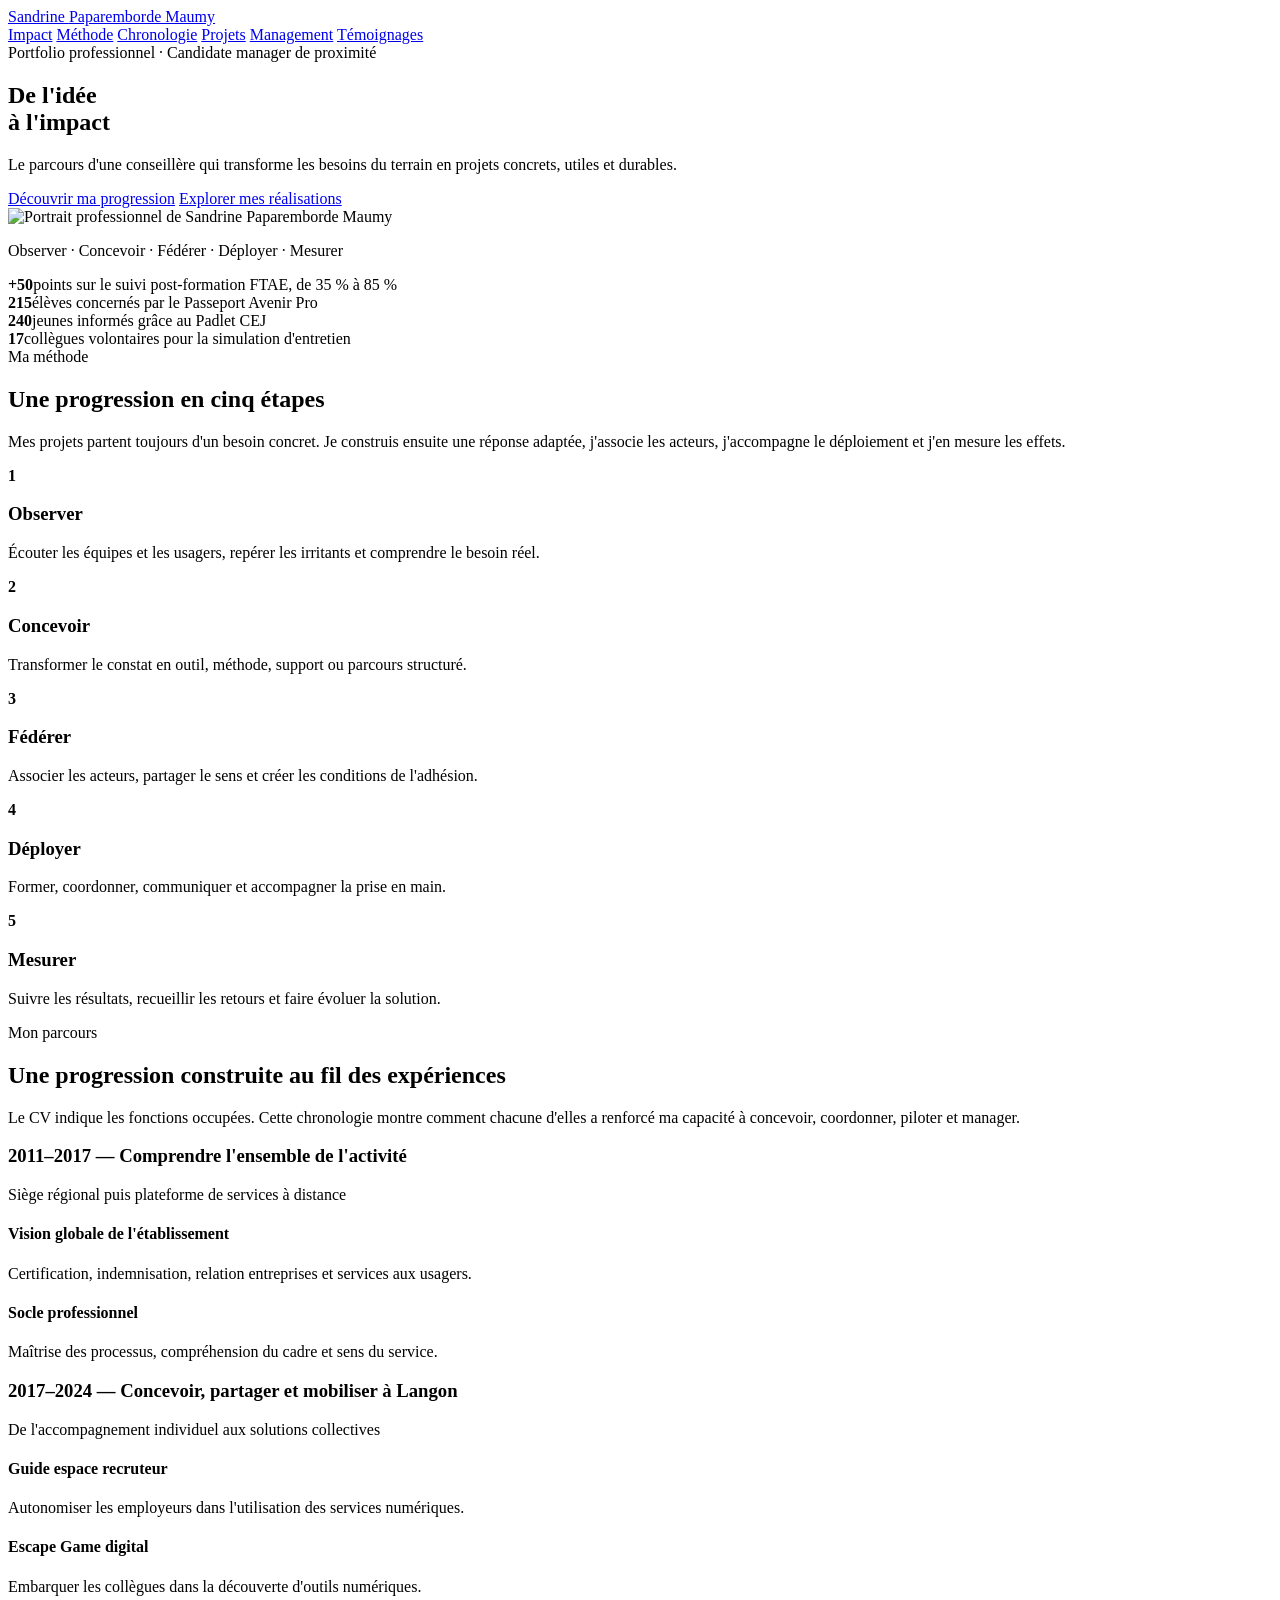
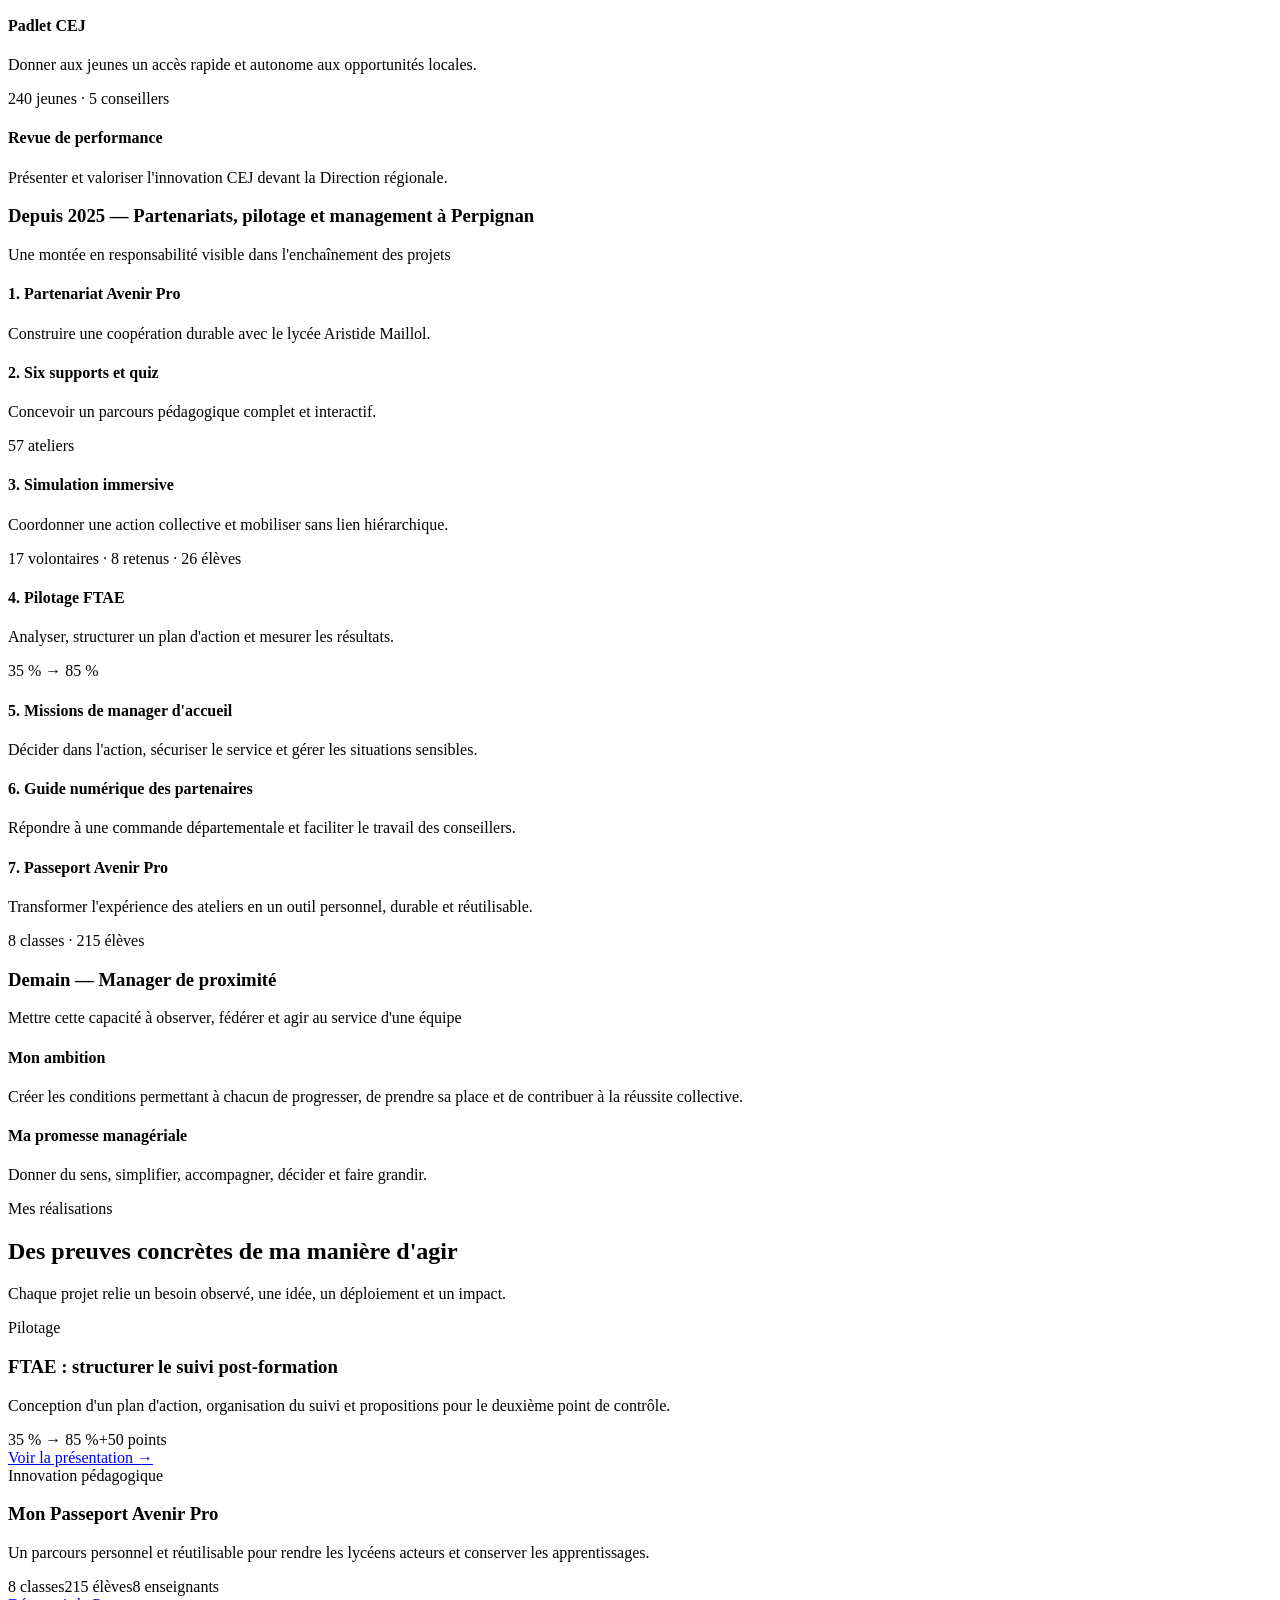
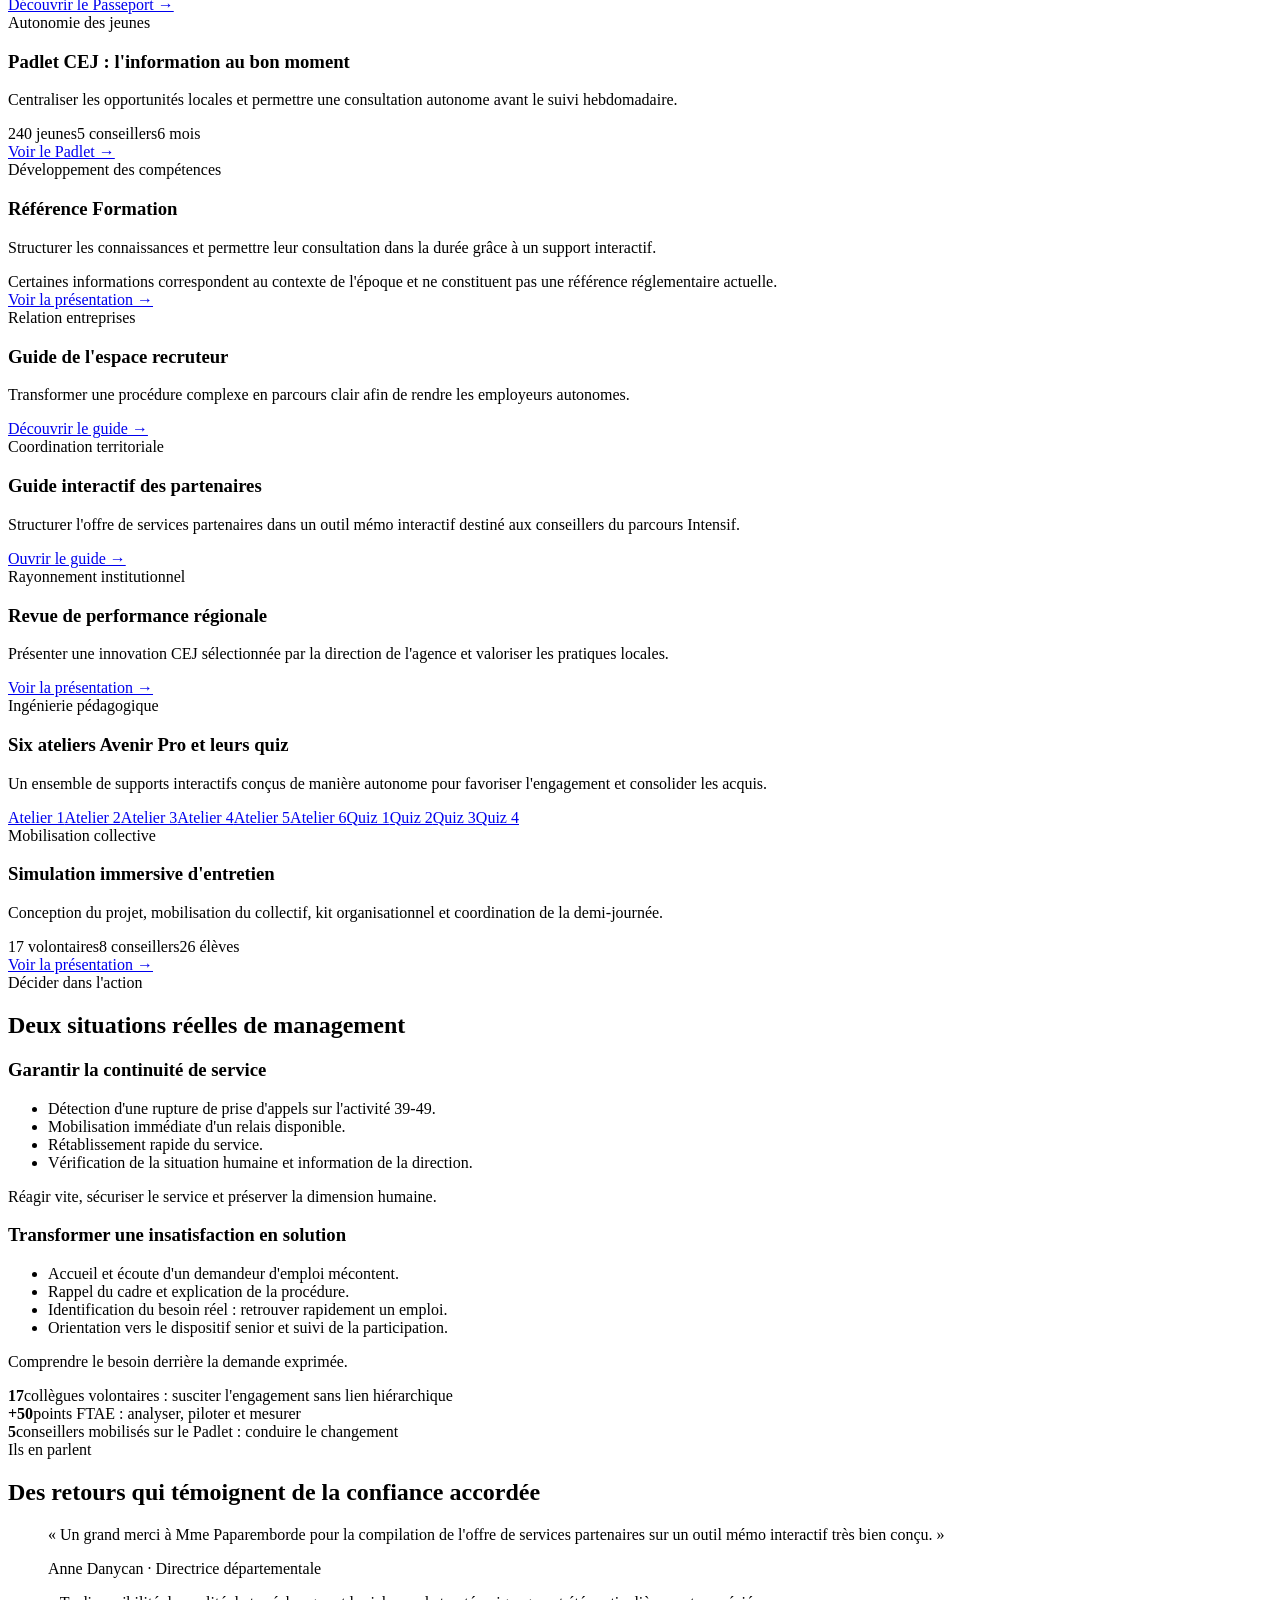
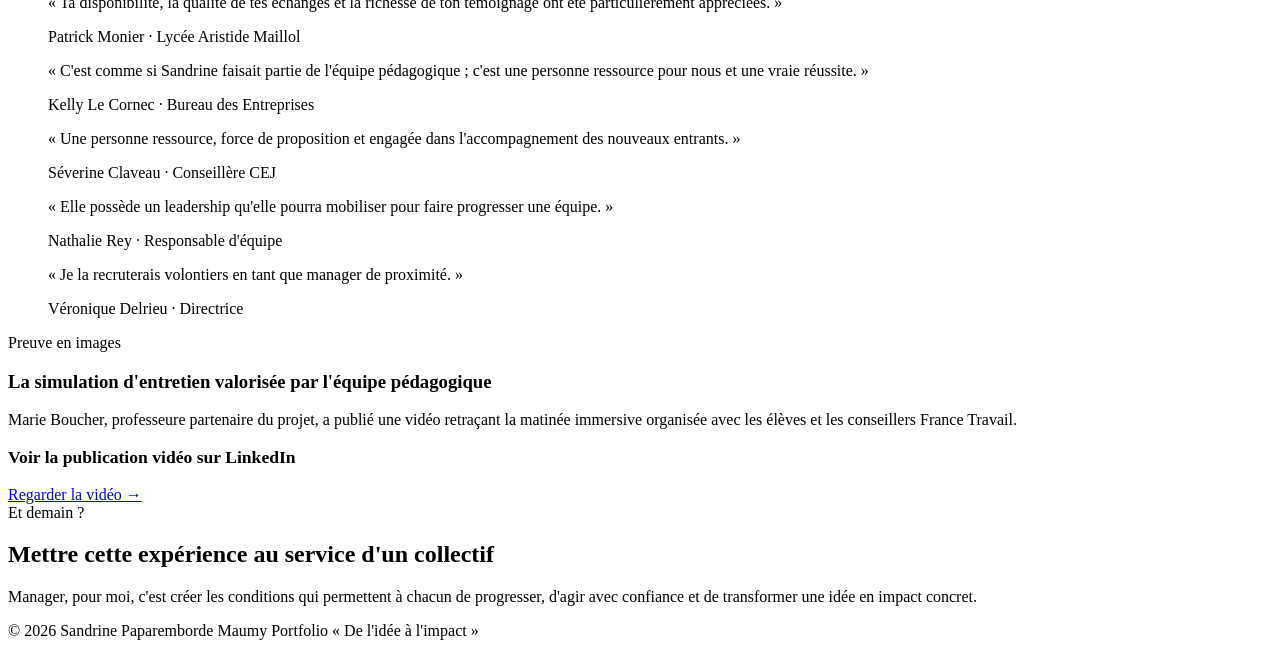
==== commit 0385ec6c: "Add files via upload" ====
--- a/index.html
+++ b/index.html
@@ -1,1091 +1,280 @@
 <!DOCTYPE html>
 <html lang="fr">
 <head>
-<meta charset="UTF-8">
-<meta name="viewport" content="width=device-width, initial-scale=1.0">
-<meta name="description" content="Portfolio management de Sandrine Paparemborde Maumy — candidature Manager de proximité France Travail.">
-<title>Portfolio Management — Sandrine Paparemborde Maumy</title>
-<link rel="stylesheet" href="style.css?v=page02-20260814">
-
-<style id="page02-systemique-fix">
-/* Correctif autonome Page 2 — priorité sur les styles généraux */
-.page.action-systemique-page.active{
-  display:block !important;
-  overflow:hidden !important;
-  padding:0 !important;
-}
-.page.action-systemique-page{
-  background:#fbfaf6 !important;
-}
-.action-systemique-page .action-systemique{
-  box-sizing:border-box;
-  width:100%;
-  height:100%;
-  min-height:0;
-  overflow:hidden;
-  padding:clamp(24px,3.5vh,42px) clamp(30px,4.2vw,64px) clamp(24px,3vh,38px);
-  display:flex !important;
-  flex-direction:column;
-  justify-content:center;
-  gap:clamp(18px,2.4vh,28px);
-  background:
-    radial-gradient(circle at 100% 0%,rgba(16,157,166,.10),transparent 32%),
-    linear-gradient(135deg,#fffefa 0%,#fbfaf6 62%,#f2f9fa 100%);
-}
-.action-systemique-page .action-systemique__intro{
-  flex:0 0 auto;
-  max-width:1180px;
-}
-.action-systemique-page .action-systemique__eyebrow{
-  display:block;
-  margin:0 0 11px;
-  color:#0b9da6;
-  font-size:clamp(11px,.85vw,14px);
-  line-height:1;
-  font-weight:900;
-  letter-spacing:.17em;
-}
-.action-systemique-page .action-systemique__intro h2{
-  margin:0;
-  max-width:none;
-  color:#071f49;
-  font-size:clamp(35px,3.75vw,58px);
-  line-height:1.01;
-  letter-spacing:-.043em;
-  white-space:normal;
-}
-.action-systemique-page .action-systemique__intro h2 span{
-  color:#0b5fa9;
-}
-.action-systemique-page .action-systemique__intro p{
-  margin:13px 0 0;
-  max-width:1120px;
-  color:#586a84;
-  font-size:clamp(13px,1.05vw,17px);
-  line-height:1.45;
-}
-.action-systemique-page .action-systemique__grid{
-  min-height:0;
-  display:grid !important;
-  grid-template-columns:repeat(12,minmax(0,1fr));
-  grid-template-rows:repeat(2,minmax(0,1fr));
-  gap:clamp(12px,1.25vw,18px);
-  flex:0 1 350px;
-  max-height:350px;
-}
-.action-systemique-page .action-card{
-  box-sizing:border-box;
-  min-width:0;
-  min-height:0;
-  margin:0;
-  padding:clamp(15px,1.35vw,21px);
-  display:flex !important;
-  align-items:flex-start;
-  gap:13px;
-  overflow:hidden;
-  border:1px solid #dce5ec;
-  border-top:4px solid #1769aa;
-  border-radius:19px;
-  background:rgba(255,255,255,.97);
-  box-shadow:0 9px 22px rgba(7,31,73,.07);
-}
-.action-systemique-page .action-card.c3,
-.action-systemique-page .action-card.c4,
-.action-systemique-page .action-card.c7{
-  border-top-color:#0aa0a7;
-}
-.action-systemique-page .action-card.c1{grid-column:1 / span 3;grid-row:1}
-.action-systemique-page .action-card.c2{grid-column:4 / span 3;grid-row:1}
-.action-systemique-page .action-card.c3{grid-column:7 / span 3;grid-row:1}
-.action-systemique-page .action-card.c4{grid-column:10 / span 3;grid-row:1}
-.action-systemique-page .action-card.c5{grid-column:1 / span 4;grid-row:2}
-.action-systemique-page .action-card.c6{grid-column:5 / span 4;grid-row:2}
-.action-systemique-page .action-card.c7{grid-column:9 / span 4;grid-row:2}
-
-.action-systemique-page .num{
-  flex:0 0 43px;
-  width:43px;
-  height:43px;
-  display:grid;
-  place-items:center;
-  border-radius:13px;
-  background:#eaf4f8;
-  color:#073f7d;
-  font-size:15px;
-  font-weight:900;
-}
-.action-systemique-page .action-card > div{min-width:0}
-.action-systemique-page .action-card h3{
-  margin:4px 0 8px;
-  color:#071f49;
-  font-size:clamp(16px,1.25vw,20px);
-  line-height:1.08;
-}
-.action-systemique-page .action-card p{
-  margin:0;
-  color:#5a6d89;
-  font-size:clamp(12px,.92vw,15px);
-  line-height:1.42;
-}
-
-/* Écrans d'ordinateur moins hauts : on compresse sans créer de défilement */
-@media (min-width:1051px) and (max-height:820px){
-  .action-systemique-page .action-systemique{
-    padding-top:24px;
-    padding-bottom:24px;
-    gap:17px;
-  }
-  .action-systemique-page .action-systemique__intro h2{
-    font-size:clamp(33px,3.25vw,50px);
-  }
-  .action-systemique-page .action-systemique__intro p{
-    margin-top:9px;
-    line-height:1.35;
-  }
-  .action-systemique-page .action-systemique__grid{
-    flex-basis:300px;
-    max-height:300px;
-  }
-  .action-systemique-page .action-card{
-    padding:14px 16px;
-  }
-  .action-systemique-page .action-card p{
-    line-height:1.34;
-  }
-}
-
-/* Tablette : 2 colonnes, défilement seulement si réellement nécessaire */
-@media (max-width:1050px){
-  .page.action-systemique-page.active{overflow:auto !important}
-  .action-systemique-page .action-systemique{
-    height:auto;
-    min-height:100%;
-    justify-content:flex-start;
-    overflow:visible;
-  }
-  .action-systemique-page .action-systemique__grid{
-    display:grid !important;
-    grid-template-columns:repeat(2,minmax(0,1fr));
-    grid-template-rows:auto;
-    max-height:none;
-    flex:none;
-  }
-  .action-systemique-page .action-card.c1,
-  .action-systemique-page .action-card.c2,
-  .action-systemique-page .action-card.c3,
-  .action-systemique-page .action-card.c4,
-  .action-systemique-page .action-card.c5,
-  .action-systemique-page .action-card.c6,
-  .action-systemique-page .action-card.c7{
-    grid-column:auto;
-    grid-row:auto;
-    min-height:135px;
-  }
-  .action-systemique-page .action-card.c7{grid-column:1 / -1}
-}
-@media (max-width:640px){
-  .action-systemique-page .action-systemique{
-    padding:26px 18px 92px;
-  }
-  .action-systemique-page .action-systemique__intro h2{
-    font-size:clamp(34px,10.5vw,48px);
-  }
-  .action-systemique-page .action-systemique__grid{
-    grid-template-columns:1fr;
-  }
-  .action-systemique-page .action-card.c7{grid-column:auto}
-  .action-systemique-page .action-card{min-height:0 !important}
-}
-</style>
-
-
-<style id="page02-bottom-row-fix">
-@media (min-width:1051px){
-  .action-systemique-page .action-card.c5{
-    grid-column:1 / span 4 !important;
-    grid-row:2 !important;
-    width:auto !important;
-    max-width:none !important;
-    justify-self:stretch !important;
-  }
-  .action-systemique-page .action-card.c6{
-    grid-column:5 / span 4 !important;
-    grid-row:2 !important;
-    width:auto !important;
-    max-width:none !important;
-    justify-self:stretch !important;
-  }
-  .action-systemique-page .action-card.c7{
-    grid-column:9 / span 4 !important;
-    grid-row:2 !important;
-    width:auto !important;
-    max-width:none !important;
-    justify-self:stretch !important;
-  }
-}
-</style>
-
-
-<style id="page02-title-cleanup">
-.action-systemique-page .action-systemique__intro h2{
-  margin-bottom:6px !important;
-}
-.action-systemique-page .action-systemique__subtitle{
-  margin:0 !important;
-  color:#0b5fa9 !important;
-  font-size:clamp(22px,2.15vw,34px) !important;
-  line-height:1.08 !important;
-  font-weight:800 !important;
-  letter-spacing:-.025em !important;
-}
-.action-systemique-page .action-systemique{
-  gap:clamp(20px,2.8vh,32px) !important;
-}
-@media (min-width:1051px) and (max-height:820px){
-  .action-systemique-page .action-systemique{
-    gap:20px !important;
-  }
-  .action-systemique-page .action-systemique__subtitle{
-    font-size:clamp(20px,1.9vw,29px) !important;
-  }
-}
-</style>
-
-
-<style id="page02-final-spacing">
-@media (min-width:1051px){
-  .action-systemique-page .action-systemique{
-    transform:translateY(-14px);
-  }
-  .action-systemique-page .action-systemique__intro h2{
-    margin-bottom:14px !important;
-  }
-  .action-systemique-page .action-systemique__subtitle{
-    margin-top:0 !important;
-    margin-bottom:0 !important;
-  }
-}
-@media (min-width:1051px) and (max-height:820px){
-  .action-systemique-page .action-systemique{
-    transform:translateY(-10px);
-  }
-  .action-systemique-page .action-systemique__intro h2{
-    margin-bottom:12px !important;
-  }
-}
-</style>
-
-
-<style id="page03-timeline-fix">
-.timeline-evolution-page{overflow:hidden!important}
-.timeline-evolution-page .paper{box-sizing:border-box;overflow:hidden!important}
-.timeline-evolution-left,.timeline-evolution-right{
-  padding:clamp(28px,3.8vh,46px) clamp(30px,3.8vw,54px)!important;
-}
-.timeline-evolution-page .chapter{
-  color:#0b9da6!important;font-weight:900!important;letter-spacing:.16em!important;
-}
-.timeline-evolution-page h2{
-  margin:10px 0 14px!important;color:#071f49!important;
-  font-size:clamp(34px,3.55vw,54px)!important;line-height:1!important;letter-spacing:-.04em!important;
-}
-.timeline-intro{
-  margin:0 0 22px!important;color:#506680!important;font-size:clamp(13px,1vw,16px)!important;
-  line-height:1.48!important;max-width:660px!important;
-}
-.timeline-group{margin:0 0 18px!important}
-.timeline-context{
-  margin:0 0 9px!important;padding:8px 12px!important;border-radius:12px!important;
-  background:linear-gradient(90deg,rgba(11,95,169,.08),rgba(10,160,167,.06))!important;
-  border-left:3px solid #0aa0a7!important;
-}
-.timeline-context b{
-  display:block!important;color:#073f7d!important;font-size:13px!important;line-height:1.2!important;
-}
-.timeline-context span{
-  display:block!important;margin-top:3px!important;color:#65758b!important;font-size:11.5px!important;line-height:1.25!important;
-}
-.timeline-item{
-  position:relative!important;display:grid!important;grid-template-columns:56px minmax(0,1fr)!important;
-  gap:12px!important;align-items:start!important;margin:0 0 10px!important;padding-left:1px!important;
-}
-.timeline-item time{
-  color:#0b5fa9!important;font-weight:900!important;font-size:14px!important;line-height:1.25!important;
-}
-.timeline-item span{min-width:0!important}
-.timeline-item span>b{
-  display:block!important;color:#10294f!important;font-size:14px!important;line-height:1.18!important;
-}
-.timeline-item em{font-style:normal!important;font-weight:600!important;color:#66768b!important;font-size:12px!important}
-.timeline-item small{
-  display:block!important;margin-top:2px!important;color:#6b788a!important;font-size:11.5px!important;line-height:1.25!important;
-}
-.timeline-evolution-right{padding-top:clamp(54px,7vh,78px)!important}
-@media (min-width:1051px) and (max-height:820px){
-  .timeline-evolution-left,.timeline-evolution-right{padding-top:24px!important;padding-bottom:22px!important}
-  .timeline-evolution-right{padding-top:48px!important}
-  .timeline-evolution-page h2{font-size:clamp(31px,3.1vw,47px)!important;margin-bottom:10px!important}
-  .timeline-intro{font-size:12.5px!important;line-height:1.38!important;margin-bottom:14px!important}
-  .timeline-group{margin-bottom:12px!important}
-  .timeline-context{padding:6px 10px!important;margin-bottom:7px!important}
-  .timeline-item{margin-bottom:7px!important}
-  .timeline-item span>b{font-size:13px!important}
-  .timeline-item small,.timeline-context span{font-size:10.8px!important}
-}
-@media(max-width:1050px){
-  .timeline-evolution-page{overflow:auto!important}
-  .timeline-evolution-page .paper{overflow:visible!important}
-}
-</style>
-
-
-<style id="page03-roles-balance-fix">
-.timeline-evolution-page .role-block{
-  margin:0 0 11px!important;
-}
-.timeline-evolution-page .role-label{
-  margin:0 0 7px 68px!important;
-  color:#536987!important;
-  font-size:11.5px!important;
-  line-height:1.25!important;
-  font-weight:700!important;
-}
-.timeline-evolution-page .langon-career .timeline-context{
-  margin-bottom:10px!important;
-}
-
-/* Rééquilibrage vertical des deux volets */
-@media (min-width:1051px){
-  .timeline-evolution-left{
-    padding-top:clamp(30px,4.2vh,48px)!important;
-    padding-bottom:clamp(28px,3.8vh,44px)!important;
-  }
-  .timeline-evolution-right{
-    padding-top:clamp(46px,6vh,64px)!important;
-    padding-bottom:clamp(32px,4.2vh,48px)!important;
-    display:flex!important;
-    flex-direction:column!important;
-    justify-content:center!important;
-    gap:clamp(22px,3vh,34px)!important;
-  }
-  .timeline-evolution-right .timeline-group{
-    margin-bottom:0!important;
-  }
-  .timeline-evolution-right .timeline-item{
-    margin-bottom:clamp(10px,1.4vh,15px)!important;
-  }
-  .timeline-evolution-right .timeline-context{
-    margin-bottom:clamp(11px,1.5vh,16px)!important;
-  }
-}
-@media (min-width:1051px) and (max-height:820px){
-  .timeline-evolution-page .role-block{margin-bottom:8px!important}
-  .timeline-evolution-page .role-label{
-    margin-left:68px!important;
-    margin-bottom:5px!important;
-    font-size:10.8px!important;
-  }
-  .timeline-evolution-right{
-    padding-top:34px!important;
-    padding-bottom:28px!important;
-    gap:18px!important;
-  }
-  .timeline-evolution-right .timeline-item{margin-bottom:9px!important}
-}
-</style>
-
-
-<style id="page04-keyfigures-redesign">
-.keyfigures-page{overflow:hidden!important}
-.keyfigures-page .paper{box-sizing:border-box;overflow:hidden!important;padding:34px 38px!important}
-.keyfigures-page .chapter{color:#079da5!important;font-weight:900!important;letter-spacing:.15em!important}
-.keyfigures-page h2{margin:12px 0 22px!important;font-size:clamp(31px,3.1vw,48px)!important;line-height:1.02!important;color:#08234d!important;letter-spacing:-.035em!important}
-.keyfigures-page h2 span{color:#0b69b5!important}
-.keyfigures-right{padding-top:48px!important;display:flex!important;flex-direction:column!important;justify-content:center!important;gap:14px!important}
-
-.kpi-panel{border-radius:17px!important;padding:14px 16px 15px!important;margin-bottom:14px!important;border-top:3px solid rgba(8,84,150,.75)!important;box-shadow:0 8px 22px rgba(16,42,74,.07)!important}
-.kpi-blue{background:#e7f2fb!important}
-.kpi-mint{background:#e3f5f2!important;border-top-color:#08a39f!important}
-.kpi-sand{background:#f7ecd8!important;border-top-color:#c98c36!important}
-.kpi-lilac{background:#f2e9f2!important;border-top-color:#9c7186!important}
-.kpi-navy{background:linear-gradient(135deg,#0a3971,#087f9c)!important;border-top-color:#fff!important;color:#fff!important}
-
-.kpi-head{display:flex!important;align-items:center!important;gap:9px!important;margin-bottom:10px!important}
-.kpi-num{display:flex!important;align-items:center!important;justify-content:center!important;width:28px!important;height:28px!important;border-radius:9px!important;background:rgba(255,255,255,.78)!important;color:#092b56!important;font-weight:900!important;font-size:11px!important}
-.kpi-head div{display:flex!important;flex-direction:column!important;gap:1px!important}
-.kpi-head small{font-size:9px!important;line-height:1.15!important;font-weight:800!important;letter-spacing:.035em!important;color:#577189!important}
-.kpi-head b{font-size:14px!important;line-height:1.1!important;color:#12365e!important}
-.kpi-navy .kpi-head small,.kpi-navy .kpi-head b{color:#fff!important}
-
-.kpi-grid{display:grid!important;gap:9px!important}
-.kpi-grid.three{grid-template-columns:repeat(3,minmax(0,1fr))!important}
-.kpi{min-height:96px!important;background:rgba(255,255,255,.82)!important;border-radius:13px!important;padding:11px 12px!important;display:flex!important;flex-direction:column!important;justify-content:center!important}
-.kpi strong{display:block!important;font-size:clamp(25px,2.5vw,39px)!important;line-height:.95!important;color:#0a9ca4!important;letter-spacing:-.04em!important;margin-bottom:7px!important}
-.kpi span{font-size:11px!important;line-height:1.25!important;font-weight:800!important;color:#153354!important}
-.kpi em{font-style:normal!important;font-size:9.5px!important;line-height:1.25!important;color:#66778a!important;margin-top:5px!important}
-.kpi-navy .kpi{background:rgba(255,255,255,.09)!important;border:1px solid rgba(255,255,255,.16)!important}
-.kpi-navy .kpi strong,.kpi-navy .kpi span,.kpi-navy .kpi em{color:#fff!important}
-
-.tools-row{display:grid!important;grid-template-columns:1.1fr 1.6fr!important;gap:12px!important}
-.tools-main{background:rgba(255,255,255,.82)!important;border-radius:13px!important;padding:12px!important;display:flex!important;align-items:center!important;gap:12px!important}
-.tools-main strong{font-size:42px!important;line-height:1!important;color:#9b6279!important}
-.tools-main span{font-size:11px!important;line-height:1.25!important;font-weight:800!important;color:#4f3d4b!important}
-.audiences{display:grid!important;grid-template-columns:1fr 1fr!important;gap:8px!important}
-.audiences span{background:rgba(255,255,255,.85)!important;border-radius:10px!important;padding:10px 8px!important;text-align:center!important;font-size:10px!important;font-weight:800!important;color:#60485a!important}
-.kpi-lilac p{margin:9px 2px 0!important;font-size:9.5px!important;line-height:1.3!important;color:#6f6070!important}
-
-@media (min-width:1051px) and (max-height:820px){
- .keyfigures-page .paper{padding:25px 28px!important}
- .keyfigures-page h2{font-size:34px!important;margin:8px 0 13px!important}
- .keyfigures-right{padding-top:32px!important;gap:9px!important}
- .kpi-panel{padding:10px 12px!important;margin-bottom:9px!important}
- .kpi-head{margin-bottom:7px!important}
- .kpi{min-height:78px!important;padding:8px 9px!important}
- .kpi strong{font-size:29px!important;margin-bottom:5px!important}
- .kpi span{font-size:9.8px!important}
- .kpi em{font-size:8.7px!important}
- .tools-main strong{font-size:34px!important}
-}
-</style>
-
-
-<style id="ftae-pilotage-redesign">
-.ftae-proof-page .ftae-proof-cover{
-  background-size:88% auto!important;
-  background-position:center center!important;
-  background-repeat:no-repeat!important;
-}
-.ftae-proof-page .proof-bg-image{
-  object-fit:contain!important;
-  transform:scale(.90)!important;
-  transform-origin:center center!important;
-}
-.ftae-proof-detail{padding:34px 40px!important;overflow:hidden!important}
-.ftae-proof-detail h2{font-size:clamp(34px,3.4vw,52px)!important;line-height:1.02!important;margin:10px 0 15px!important}
-.ftae-focus{display:grid!important;grid-template-columns:1.35fr .85fr!important;gap:10px!important;margin-bottom:12px!important}
-.ftae-focus>div{padding:10px 12px!important;border-radius:12px!important;background:#edf7f7!important;border-left:3px solid #0aa0a7!important}
-.ftae-focus small{display:block!important;font-size:8.5px!important;font-weight:900!important;letter-spacing:.08em!important;color:#0a9098!important;margin-bottom:4px!important}
-.ftae-focus b{display:block!important;font-size:12px!important;line-height:1.22!important;color:#12365d!important}
-.ftae-focus .ftae-result{background:#082f61!important;border-left:0!important;text-align:center!important;display:flex!important;flex-direction:column!important;justify-content:center!important}
-.ftae-result strong{font-size:23px!important;color:#fff!important;line-height:1!important}
-.ftae-result span{font-size:9.5px!important;color:#dff7f5!important;font-weight:800!important;margin-top:5px!important}
-.ftae-plan{display:grid!important;grid-template-columns:1fr 1fr!important;gap:7px!important;margin-bottom:11px!important}
-.ftae-step{display:grid!important;grid-template-columns:27px 1fr!important;gap:8px!important;padding:7px 8px!important;border:1px solid #dce5ec!important;border-radius:11px!important;background:#fff!important}
-.ftae-step.wide{grid-column:1/-1!important}
-.ftae-step>span{width:26px!important;height:26px!important;border-radius:8px!important;background:#e6f4f4!important;color:#087d89!important;display:flex!important;align-items:center!important;justify-content:center!important;font-size:9px!important;font-weight:900!important}
-.ftae-step b{display:block!important;font-size:11px!important;color:#102f57!important;margin-bottom:2px!important}
-.ftae-step p{margin:0!important;font-size:8.8px!important;line-height:1.25!important;color:#64758a!important}
-.ftae-indicator{display:grid!important;grid-template-columns:1.25fr repeat(3,1fr)!important;gap:6px!important;align-items:center!important;background:linear-gradient(90deg,#edf7f7,#eef4fa)!important;border-radius:12px!important;padding:8px 10px!important;margin-bottom:8px!important}
-.ftae-indicator>small{font-size:8px!important;line-height:1.2!important;font-weight:900!important;color:#087f8b!important}
-.ftae-indicator>div{border-left:1px solid #cddce4!important;padding-left:7px!important}
-.ftae-indicator b{display:block!important;font-size:7.5px!important;color:#6a7b8d!important}
-.ftae-indicator strong{display:block!important;font-size:14px!important;color:#079da5!important}
-.ftae-indicator span{display:block!important;font-size:7.5px!important;color:#6b7989!important}
-.ftae-proof-detail .evidence-link{margin-top:4px!important}
-@media (min-width:1051px) and (max-height:820px){
- .ftae-proof-detail{padding:23px 30px!important}
- .ftae-proof-detail h2{font-size:35px!important;margin:7px 0 9px!important}
- .ftae-focus{margin-bottom:7px!important}
- .ftae-plan{gap:5px!important;margin-bottom:7px!important}
- .ftae-step{padding:5px 7px!important}
- .ftae-step p{font-size:8px!important}
- .ftae-indicator{padding:6px 8px!important;margin-bottom:5px!important}
-}
-</style>
-
-
-<style id="ftae-final-cadrage-point2">
-/* Recentrage du visuel : même niveau de dézoom, mais cadrage centré. */
-.ftae-proof-page .ftae-proof-cover{
-  background-size:88% auto!important;
-  background-position:50% 50%!important;
-  background-repeat:no-repeat!important;
-}
-.ftae-proof-page .proof-bg-image{
-  width:100%!important;
-  height:100%!important;
-  left:0!important;
-  top:0!important;
-  object-fit:contain!important;
-  object-position:50% 50%!important;
-  transform:scale(.90)!important;
-  transform-origin:50% 50%!important;
-}
-
-/* Transition du 1er point sécurisé vers le 2e point de contrôle. */
-.ftae-next-step{
-  margin-top:8px!important;
-  padding-top:8px!important;
-  border-top:1px solid #dce5ec!important;
-}
-.ftae-next-step>p{
-  margin:0 0 7px!important;
-  color:#62738a!important;
-  font-size:8.8px!important;
-  line-height:1.32!important;
-}
-.ftae-next-link{
-  display:flex!important;
-  align-items:center!important;
-  justify-content:space-between!important;
-  gap:12px!important;
-  padding:8px 10px!important;
-  border-radius:11px!important;
-  background:#f1f7f7!important;
-  border-left:3px solid #0aa0a7!important;
-}
-.ftae-next-link span{display:block!important;min-width:0!important}
-.ftae-next-link small{
-  display:block!important;
-  color:#078b96!important;
-  font-size:7.5px!important;
-  font-weight:900!important;
-  letter-spacing:.07em!important;
-  margin-bottom:2px!important;
-}
-.ftae-next-link b{
-  display:block!important;
-  color:#12345b!important;
-  font-size:10px!important;
-  line-height:1.15!important;
-}
-.ftae-next-link .evidence-link{
-  flex:0 0 auto!important;
-  margin:0!important;
-  font-size:9.5px!important;
-  white-space:nowrap!important;
-}
-@media (min-width:1051px) and (max-height:820px){
-  .ftae-next-step{margin-top:5px!important;padding-top:5px!important}
-  .ftae-next-step>p{font-size:7.8px!important;margin-bottom:5px!important}
-  .ftae-next-link{padding:6px 8px!important}
-  .ftae-next-link b{font-size:9px!important}
-  .ftae-next-link .evidence-link{font-size:8.5px!important}
-}
-</style>
-
-
-<style id="ftae-correctif-visible-v2">
-.ftae-next-step{
-  margin-top:12px!important;
-  padding-top:0!important;
-  border-top:0!important;
-}
-.ftae-pilotage-message{
-  box-sizing:border-box!important;
-  width:100%!important;
-  margin:0 0 10px!important;
-  padding:13px 16px 12px!important;
-  border:2px solid #0aa0a7!important;
-  border-left:7px solid #0aa0a7!important;
-  border-radius:13px!important;
-  background:#e8f7f6!important;
-  box-shadow:0 5px 14px rgba(8,82,105,.08)!important;
-}
-.ftae-pilotage-label{
-  display:block!important;
-  margin-bottom:4px!important;
-  color:#078b96!important;
-  font-size:9px!important;
-  line-height:1!important;
-  font-weight:900!important;
-  letter-spacing:.11em!important;
-}
-.ftae-pilotage-message strong{
-  display:block!important;
-  margin:0 0 4px!important;
-  color:#07325d!important;
-  font-size:15px!important;
-  line-height:1.15!important;
-  font-weight:900!important;
-}
-.ftae-pilotage-message p{
-  margin:0!important;
-  color:#244d66!important;
-  font-size:11.5px!important;
-  line-height:1.35!important;
-  font-weight:650!important;
-}
-.ftae-next-link{
-  padding:10px 12px!important;
-}
-.ftae-next-link small{font-size:8.5px!important}
-.ftae-next-link b{font-size:11px!important}
-.ftae-next-link .evidence-link{font-size:10px!important;font-weight:900!important}
-
-/* Cadrage gauche corrigé : on décale réellement l'image vers la gauche dans son cadre
-   pour faire entrer davantage la partie droite de l'illustration (FTAE Impact mesuré). */
-.ftae-proof-page .ftae-proof-cover{
-  background-size:82% auto!important;
-  background-position:44% 50%!important;
-  background-repeat:no-repeat!important;
-}
-.ftae-proof-page .proof-bg-image{
-  object-fit:contain!important;
-  object-position:44% 50%!important;
-  transform:scale(.84)!important;
-  transform-origin:44% 50%!important;
-}
-</style>
-
-
-<style id="padlet-correctif-depuis-index-installe">
-.padlet-detail-current{padding:36px 40px!important;overflow:hidden!important}
-.padlet-detail-current h2{font-size:clamp(36px,3.4vw,52px)!important;line-height:1.02!important;margin:11px 0 17px!important}
-.padlet-context-current{display:grid!important;grid-template-columns:1fr 1fr!important;gap:10px!important;margin-bottom:12px!important}
-.padlet-context-current>div{padding:12px 13px!important;border-radius:14px!important;background:#eef8f7!important;border-top:3px solid #0aa0a7!important}
-.padlet-context-current small,.padlet-impact-current small{display:block!important;color:#078b96!important;font-size:9px!important;font-weight:900!important;letter-spacing:.09em!important;margin-bottom:5px!important}
-.padlet-context-current p,.padlet-impact-current p{margin:0!important;color:#284760!important;font-size:10px!important;line-height:1.35!important}
-.padlet-kpis-current{display:grid!important;grid-template-columns:repeat(3,1fr)!important;gap:9px!important;margin-bottom:12px!important}
-.padlet-kpis-current>div{padding:11px 12px!important;min-height:90px!important;border:1px solid #d9e4e9!important;border-radius:14px!important;background:#fff!important;display:flex!important;flex-direction:column!important;justify-content:center!important}
-.padlet-kpis-current strong{font-size:32px!important;line-height:1!important;color:#0a9da5!important;margin-bottom:6px!important}
-.padlet-kpis-current span{font-size:9.5px!important;line-height:1.2!important;font-weight:850!important;color:#102f57!important}
-.padlet-impact-current{padding:11px 14px!important;border-radius:14px!important;background:linear-gradient(90deg,#eaf7f6,#eef5fa)!important;border-left:4px solid #0aa0a7!important}
-@media (min-width:1051px) and (max-height:820px){
- .padlet-detail-current{padding:25px 30px!important}
- .padlet-detail-current h2{font-size:37px!important;margin:7px 0 10px!important}
- .padlet-context-current{gap:7px!important;margin-bottom:8px!important}
- .padlet-context-current>div{padding:8px 9px!important}
- .padlet-context-current p,.padlet-impact-current p{font-size:8.6px!important}
- .padlet-kpis-current{gap:7px!important;margin-bottom:8px!important}
- .padlet-kpis-current>div{min-height:72px!important;padding:8px 9px!important}
- .padlet-kpis-current strong{font-size:27px!important;margin-bottom:4px!important}
- .padlet-kpis-current span{font-size:8.4px!important}
- .padlet-impact-current{padding:8px 10px!important}
-}
-</style>
-
+  <meta charset="UTF-8">
+  <meta name="viewport" content="width=device-width, initial-scale=1.0">
+  <meta name="description" content="De l'idée à l'impact — Portfolio professionnel de Sandrine Paparemborde Maumy.">
+  <title>De l'idée à l'impact — Sandrine Paparemborde Maumy</title>
+  <link rel="stylesheet" href="css/style.css">
 </head>
 <body>
-<div class="progress"><span></span></div>
-
-<header class="topbar">
-  <button class="toc-btn" id="tocBtn" aria-label="Ouvrir le sommaire">☰</button>
-  <div class="mini-brand">Sandrine <b>Paparemborde Maumy</b></div>
-  <div class="page-count"><span id="currentPage">1</span> / <span id="totalPages">10</span></div>
+<header class="site-header">
+  <div class="container">
+    <nav class="nav">
+      <a class="brand" href="#accueil">Sandrine <span>Paparemborde Maumy</span></a>
+      <div class="menu">
+        <a href="#impact">Impact</a>
+        <a href="#methode">Méthode</a>
+        <a href="#chronologie">Chronologie</a>
+        <a href="#projets">Projets</a>
+        <a href="#management">Management</a>
+        <a href="#temoignages">Témoignages</a>
+      </div>
+    </nav>
+  </div>
 </header>
 
-<nav class="toc" id="mainMenu">
-  <button class="toc-close" aria-label="Fermer le menu">×</button>
-  <div class="toc-title">SOMMAIRE</div>
-  <button class="toc-link" data-go-title="Accueil">Accueil</button>
-  <button class="toc-link" data-go-title="Fil conducteur">Fil conducteur</button>
-  <button class="toc-link projects-trigger" type="button">Projets <span>›</span></button>
-  <button class="toc-link" data-go-title="Ils en parlent">Ils en parlent</button>
-  <button class="toc-link" data-go-title="Ma vision">Ma vision</button>
-</nav>
-<div class="projects-menu" id="projectsMenu" aria-hidden="true">
-  <div class="projects-menu-head"><button class="projects-back" type="button">← Retour</button><b>PROJETS</b><button class="projects-close" type="button">×</button></div>
-  <div class="projects-scroll">
-    <p class="projects-label">Réalisations majeures</p>
-    <button data-go-title="FTAE 2026">FTAE · 2026</button>
-    <button data-go-title="Avenir Pro 2025">Avenir Pro · 2025</button>
-    <button data-go-title="Passeport Avenir Pro 2026">Mon Passeport Avenir Pro · 2026</button>
-    <button data-go-title="AIF 2025">AIF · 2025</button>
-    <button data-go-title="Livret partenaires 2026">Livret partenaires Intensif · 2026</button>
-    <button data-go-title="Padlet CEJ 2022">Padlet CEJ · 2022</button>
-    <button data-go-title="Espace recruteur 2020">Espace recruteur · 2020</button>
-    <p class="projects-label secondary">Autres réalisations</p>
-    <button data-go-title="Autres réalisations">Voir la sélection</button>
+<main>
+<section class="hero" id="accueil">
+  <div class="container hero-grid">
+    <div>
+      <span class="eyebrow">Portfolio professionnel · Candidate manager de proximité</span>
+      <h1>De l'idée<br><span>à l'impact</span></h1>
+      <p class="lead">Le parcours d'une conseillère qui transforme les besoins du terrain en projets concrets, utiles et durables.</p>
+      <div class="actions">
+        <a class="btn btn-light" href="#chronologie">Découvrir ma progression</a>
+        <a class="btn btn-outline" href="#projets">Explorer mes réalisations</a>
+      </div>
+    </div>
+    <div>
+      <img class="portrait" src="images/portrait-sandrine.png" alt="Portrait professionnel de Sandrine Paparemborde Maumy">
+      <p class="hero-note">Observer · Concevoir · Fédérer · Déployer · Mesurer</p>
+    </div>
+  </div>
+</section>
+
+<div class="container impact" id="impact">
+  <div class="metrics">
+    <article class="metric"><strong>+50</strong>points sur le suivi post-formation FTAE, de 35 % à 85 %</article>
+    <article class="metric"><strong>215</strong>élèves concernés par le Passeport Avenir Pro</article>
+    <article class="metric"><strong>240</strong>jeunes informés grâce au Padlet CEJ</article>
+    <article class="metric"><strong>17</strong>collègues volontaires pour la simulation d'entretien</article>
   </div>
 </div>
 
-<main class="book" id="book">
-  <section class="page cover active" data-title="Couverture">
-    <div class="cover-copy">
-      <span class="eyebrow">PORTFOLIO DE RÉALISATIONS</span>
-      <h1>De l'idée<br><span>à l'impact</span></h1>
-      <p class="subtitle cover-signature">Transformer les pratiques pour renforcer l'impact.</p>
-      <div class="cover-name">Sandrine Paparemborde Maumy</div>
-      <div class="cover-role">Candidature Manager de proximité · France Travail</div>
-      <button class="open-book" data-next>Ouvrir le portfolio →</button>
-    </div>
-    <div class="cover-visual">
-      <div class="portrait-frame">
-        <img src="assets/portrait.png" alt="Portrait de Sandrine Paparemborde Maumy">
+<section id="methode">
+  <div class="container reveal">
+    <span class="kicker">Ma méthode</span>
+    <h2>Une progression en cinq étapes</h2>
+    <p class="intro">Mes projets partent toujours d'un besoin concret. Je construis ensuite une réponse adaptée, j'associe les acteurs, j'accompagne le déploiement et j'en mesure les effets.</p>
+    <div class="method">
+      <article class="step"><b>1</b><h3>Observer</h3><p>Écouter les équipes et les usagers, repérer les irritants et comprendre le besoin réel.</p></article>
+      <article class="step"><b>2</b><h3>Concevoir</h3><p>Transformer le constat en outil, méthode, support ou parcours structuré.</p></article>
+      <article class="step"><b>3</b><h3>Fédérer</h3><p>Associer les acteurs, partager le sens et créer les conditions de l'adhésion.</p></article>
+      <article class="step"><b>4</b><h3>Déployer</h3><p>Former, coordonner, communiquer et accompagner la prise en main.</p></article>
+      <article class="step"><b>5</b><h3>Mesurer</h3><p>Suivre les résultats, recueillir les retours et faire évoluer la solution.</p></article>
+    </div>
+  </div>
+</section>
+
+<section class="timeline-section" id="chronologie">
+  <div class="container reveal">
+    <span class="kicker">Mon parcours</span>
+    <h2>Une progression construite au fil des expériences</h2>
+    <p class="intro">Le CV indique les fonctions occupées. Cette chronologie montre comment chacune d'elles a renforcé ma capacité à concevoir, coordonner, piloter et manager.</p>
+
+    <div class="timeline">
+      <article class="period">
+        <h3>2011–2017 — Comprendre l'ensemble de l'activité</h3>
+        <div class="period-sub">Siège régional puis plateforme de services à distance</div>
+        <div class="timeline-items">
+          <div class="timeline-item">
+            <h4>Vision globale de l'établissement</h4>
+            <p>Certification, indemnisation, relation entreprises et services aux usagers.</p>
+          </div>
+          <div class="timeline-item">
+            <h4>Socle professionnel</h4>
+            <p>Maîtrise des processus, compréhension du cadre et sens du service.</p>
+          </div>
+        </div>
+      </article>
+
+      <article class="period">
+        <h3>2017–2024 — Concevoir, partager et mobiliser à Langon</h3>
+        <div class="period-sub">De l'accompagnement individuel aux solutions collectives</div>
+        <div class="timeline-items">
+          <div class="timeline-item"><h4>Guide espace recruteur</h4><p>Autonomiser les employeurs dans l'utilisation des services numériques.</p></div>
+          <div class="timeline-item"><h4>Escape Game digital</h4><p>Embarquer les collègues dans la découverte d'outils numériques.</p></div>
+          <div class="timeline-item"><h4>Padlet CEJ</h4><p>Donner aux jeunes un accès rapide et autonome aux opportunités locales.</p><span class="number">240 jeunes · 5 conseillers</span></div>
+          <div class="timeline-item"><h4>Revue de performance</h4><p>Présenter et valoriser l'innovation CEJ devant la Direction régionale.</p></div>
+        </div>
+      </article>
+
+      <article class="period">
+        <h3>Depuis 2025 — Partenariats, pilotage et management à Perpignan</h3>
+        <div class="period-sub">Une montée en responsabilité visible dans l'enchaînement des projets</div>
+        <div class="timeline-items">
+          <div class="timeline-item"><h4>1. Partenariat Avenir Pro</h4><p>Construire une coopération durable avec le lycée Aristide Maillol.</p></div>
+          <div class="timeline-item"><h4>2. Six supports et quiz</h4><p>Concevoir un parcours pédagogique complet et interactif.</p><span class="number">57 ateliers</span></div>
+          <div class="timeline-item"><h4>3. Simulation immersive</h4><p>Coordonner une action collective et mobiliser sans lien hiérarchique.</p><span class="number">17 volontaires · 8 retenus · 26 élèves</span></div>
+          <div class="timeline-item"><h4>4. Pilotage FTAE</h4><p>Analyser, structurer un plan d'action et mesurer les résultats.</p><span class="number">35 % → 85 %</span></div>
+          <div class="timeline-item"><h4>5. Missions de manager d'accueil</h4><p>Décider dans l'action, sécuriser le service et gérer les situations sensibles.</p></div>
+          <div class="timeline-item"><h4>6. Guide numérique des partenaires</h4><p>Répondre à une commande départementale et faciliter le travail des conseillers.</p></div>
+          <div class="timeline-item"><h4>7. Passeport Avenir Pro</h4><p>Transformer l'expérience des ateliers en un outil personnel, durable et réutilisable.</p><span class="number">8 classes · 215 élèves</span></div>
+        </div>
+      </article>
+
+      <article class="period">
+        <h3>Demain — Manager de proximité</h3>
+        <div class="period-sub">Mettre cette capacité à observer, fédérer et agir au service d'une équipe</div>
+        <div class="timeline-items">
+          <div class="timeline-item"><h4>Mon ambition</h4><p>Créer les conditions permettant à chacun de progresser, de prendre sa place et de contribuer à la réussite collective.</p></div>
+          <div class="timeline-item"><h4>Ma promesse managériale</h4><p>Donner du sens, simplifier, accompagner, décider et faire grandir.</p></div>
+        </div>
+      </article>
+    </div>
+  </div>
+</section>
+
+<section id="projets">
+  <div class="container reveal">
+    <span class="kicker">Mes réalisations</span>
+    <h2>Des preuves concrètes de ma manière d'agir</h2>
+    <p class="intro">Chaque projet relie un besoin observé, une idée, un déploiement et un impact.</p>
+
+    <div class="projects-grid">
+      <article class="card">
+        <span class="tag">Pilotage</span><h3>FTAE : structurer le suivi post-formation</h3>
+        <p>Conception d'un plan d'action, organisation du suivi et propositions pour le deuxième point de contrôle.</p>
+        <div class="facts"><span class="fact">35 % → 85 %</span><span class="fact">+50 points</span></div>
+        <a class="card-link" href="https://prezi.com/view/c4dwlTIqFjQt7i8cXg9i/?referral_token=P_iN9DlnB3FN" target="_blank" rel="noopener">Voir la présentation →</a>
+      </article>
+
+      <article class="card">
+        <span class="tag">Innovation pédagogique</span><h3>Mon Passeport Avenir Pro</h3>
+        <p>Un parcours personnel et réutilisable pour rendre les lycéens acteurs et conserver les apprentissages.</p>
+        <div class="facts"><span class="fact">8 classes</span><span class="fact">215 élèves</span><span class="fact">8 enseignants</span></div>
+        <a class="card-link" href="https://mon-passeport-avenir-pro.pages.dev/" target="_blank" rel="noopener">Découvrir le Passeport →</a>
+      </article>
+
+      <article class="card">
+        <span class="tag">Autonomie des jeunes</span><h3>Padlet CEJ : l'information au bon moment</h3>
+        <p>Centraliser les opportunités locales et permettre une consultation autonome avant le suivi hebdomadaire.</p>
+        <div class="facts"><span class="fact">240 jeunes</span><span class="fact">5 conseillers</span><span class="fact">6 mois</span></div>
+        <a class="card-link" href="https://padlet.com/APEPolygone/document-partage-equipe-cej-agence-france-travail-de-langon-aosroxestk13sw9f" target="_blank" rel="noopener">Voir le Padlet →</a>
+      </article>
+
+      <article class="card">
+        <span class="tag">Développement des compétences</span><h3>Référence Formation</h3>
+        <p>Structurer les connaissances et permettre leur consultation dans la durée grâce à un support interactif.</p>
+        <div class="note">Certaines informations correspondent au contexte de l'époque et ne constituent pas une référence réglementaire actuelle.</div>
+        <a class="card-link" href="https://prezi.com/view/Ej2Y21d2Iuj32BrI35ai/?referral_token=P_iN9DlnB3FN" target="_blank" rel="noopener">Voir la présentation →</a>
+      </article>
+
+      <article class="card">
+        <span class="tag">Relation entreprises</span><h3>Guide de l'espace recruteur</h3>
+        <p>Transformer une procédure complexe en parcours clair afin de rendre les employeurs autonomes.</p>
+        <a class="card-link" href="https://prezi.com/view/ou5HqQnrszqdwTtCcEfu/?referral_token=P_iN9DlnB3FN" target="_blank" rel="noopener">Découvrir le guide →</a>
+      </article>
+
+      <article class="card">
+        <span class="tag">Coordination territoriale</span><h3>Guide interactif des partenaires</h3>
+        <p>Structurer l'offre de services partenaires dans un outil mémo interactif destiné aux conseillers du parcours Intensif.</p>
+        <a class="card-link" href="https://poleemploi.sharepoint.com/:p:/r/sites/OCC-Collectif-DTPyrnes-Orientales/_layouts/15/Doc.aspx?sourcedoc=%7BDD48FEF5-0394-4B19-84B0-B2C1670B8840%7D&file=_Guide%20des%20partenaires%20Intensif%20%20Interactif%20JUIN%202026.pptx&action=edit&mobileredirect=true" target="_blank" rel="noopener">Ouvrir le guide →</a>
+      </article>
+
+      <article class="card">
+        <span class="tag">Rayonnement institutionnel</span><h3>Revue de performance régionale</h3>
+        <p>Présenter une innovation CEJ sélectionnée par la direction de l'agence et valoriser les pratiques locales.</p>
+        <a class="card-link" href="https://prezi.com/p/h62cjog5yin0/?present=1" target="_blank" rel="noopener">Voir la présentation →</a>
+      </article>
+
+      <article class="card">
+        <span class="tag">Ingénierie pédagogique</span><h3>Six ateliers Avenir Pro et leurs quiz</h3>
+        <p>Un ensemble de supports interactifs conçus de manière autonome pour favoriser l'engagement et consolider les acquis.</p>
+        <div class="links-cloud"><a class="mini-link" href="https://view.genially.com/68e63605e8a2232c6f2ba8a4" target="_blank" rel="noopener">Atelier 1</a><a class="mini-link" href="https://view.genially.com/68e8ffdde8d4ab42a77d42c5" target="_blank" rel="noopener">Atelier 2</a><a class="mini-link" href="https://view.genially.com/68f60dcb08e3777e12812fd8" target="_blank" rel="noopener">Atelier 3</a><a class="mini-link" href="https://view.genially.com/68f60e19b0a2bdd88a7df042" target="_blank" rel="noopener">Atelier 4</a><a class="mini-link" href="https://view.genially.com/6915ccf838c32f9240b12fc1" target="_blank" rel="noopener">Atelier 5</a><a class="mini-link" href="https://view.genially.com/68ecd334d738c90b7a5e551c" target="_blank" rel="noopener">Atelier 6</a><a class="mini-link quiz" href="https://view.genially.com/68e7a7093eefbe0f6482433e" target="_blank" rel="noopener">Quiz 1</a><a class="mini-link quiz" href="https://view.genially.com/68ecc32f9fa39f3906799a2b" target="_blank" rel="noopener">Quiz 2</a><a class="mini-link quiz" href="https://view.genially.com/68f6308a477bfd0caac2aa1b" target="_blank" rel="noopener">Quiz 3</a><a class="mini-link quiz" href="https://view.genially.com/6909ae9fd7bc6ad9372b8e27" target="_blank" rel="noopener">Quiz 4</a></div>
+      </article>
+
+      <article class="card">
+        <span class="tag">Mobilisation collective</span><h3>Simulation immersive d'entretien</h3>
+        <p>Conception du projet, mobilisation du collectif, kit organisationnel et coordination de la demi-journée.</p>
+        <div class="facts"><span class="fact">17 volontaires</span><span class="fact">8 conseillers</span><span class="fact">26 élèves</span></div>
+        <a class="card-link" href="https://prezi.com/view/JIrvDfcZl2sVRa7VhXxM/?referral_token=P_iN9DlnB3FN" target="_blank" rel="noopener">Voir la présentation →</a>
+      </article>
+    </div>
+  </div>
+</section>
+
+<section class="management" id="management">
+  <div class="container reveal">
+    <span class="kicker">Décider dans l'action</span>
+    <h2>Deux situations réelles de management</h2>
+    <div class="cases">
+      <article class="case">
+        <h3>Garantir la continuité de service</h3>
+        <ul>
+          <li>Détection d'une rupture de prise d'appels sur l'activité 39-49.</li>
+          <li>Mobilisation immédiate d'un relais disponible.</li>
+          <li>Rétablissement rapide du service.</li>
+          <li>Vérification de la situation humaine et information de la direction.</li>
+        </ul>
+        <p class="lesson">Réagir vite, sécuriser le service et préserver la dimension humaine.</p>
+      </article>
+      <article class="case">
+        <h3>Transformer une insatisfaction en solution</h3>
+        <ul>
+          <li>Accueil et écoute d'un demandeur d'emploi mécontent.</li>
+          <li>Rappel du cadre et explication de la procédure.</li>
+          <li>Identification du besoin réel : retrouver rapidement un emploi.</li>
+          <li>Orientation vers le dispositif senior et suivi de la participation.</li>
+        </ul>
+        <p class="lesson">Comprendre le besoin derrière la demande exprimée.</p>
+      </article>
+    </div>
+
+    <div class="proofs">
+      <div class="proof"><strong>17</strong><span>collègues volontaires : susciter l'engagement sans lien hiérarchique</span></div>
+      <div class="proof"><strong>+50</strong><span>points FTAE : analyser, piloter et mesurer</span></div>
+      <div class="proof"><strong>5</strong><span>conseillers mobilisés sur le Padlet : conduire le changement</span></div>
+    </div>
+  </div>
+</section>
+
+<section class="quotes" id="temoignages">
+  <div class="container reveal">
+    <span class="kicker">Ils en parlent</span>
+    <h2>Des retours qui témoignent de la confiance accordée</h2>
+    <div class="quote-grid">
+      <blockquote><p>« Un grand merci à Mme Paparemborde pour la compilation de l'offre de services partenaires sur un outil mémo interactif très bien conçu. »</p><footer>Anne Danycan · Directrice départementale</footer></blockquote>
+      <blockquote><p>« Ta disponibilité, la qualité de tes échanges et la richesse de ton témoignage ont été particulièrement appréciées. »</p><footer>Patrick Monier · Lycée Aristide Maillol</footer></blockquote>
+      <blockquote><p>« C'est comme si Sandrine faisait partie de l'équipe pédagogique ; c'est une personne ressource pour nous et une vraie réussite. »</p><footer>Kelly Le Cornec · Bureau des Entreprises</footer></blockquote>
+      <blockquote><p>« Une personne ressource, force de proposition et engagée dans l'accompagnement des nouveaux entrants. »</p><footer>Séverine Claveau · Conseillère CEJ</footer></blockquote>
+      <blockquote><p>« Elle possède un leadership qu'elle pourra mobiliser pour faire progresser une équipe. »</p><footer>Nathalie Rey · Responsable d'équipe</footer></blockquote>
+      <blockquote><p>« Je la recruterais volontiers en tant que manager de proximité. »</p><footer>Véronique Delrieu · Directrice</footer></blockquote>
+
+      <div class="video-card">
+        <div>
+          <span class="tag">Preuve en images</span>
+          <h3>La simulation d'entretien valorisée par l'équipe pédagogique</h3>
+          <p>Marie Boucher, professeure partenaire du projet, a publié une vidéo retraçant la matinée immersive organisée avec les élèves et les conseillers France Travail.</p>
+        </div>
+        <div class="video-box">
+          <div>
+            <p style="font-weight:800;font-size:1.1rem">Voir la publication vidéo sur LinkedIn</p>
+            <a href="https://www.linkedin.com/posts/mbhexale12-11_une-g%C3%A9n%C3%A9ration-mcv-qui-transforme-lentra%C3%AEnement-activity-7431767576550113280-bfyH?utm_source=share&utm_medium=member_desktop&rcm=ACoAADkkWWsBetH33jgU1_x3N8IHV4reQwKlmN0" target="_blank" rel="noopener">Regarder la vidéo →</a>
+          </div>
+        </div>
       </div>
     </div>
-  </section>
-
-  <section class="page action-systemique-page" data-title="Ma manière d’agir">
-  <div class="action-systemique">
-    <div class="action-systemique__intro">
-      <span class="action-systemique__eyebrow">MA MANIÈRE D’AGIR</span>
-      <h2>Une approche systémique</h2>
-      <div class="action-systemique__subtitle">Du besoin observé à l’impact mesuré</div>
-    </div>
-
-    <div class="action-systemique__grid">
-      <article class="action-card c1"><b class="num">01</b><div><h3>Observer</h3><p>Écouter le terrain, repérer les irritants et les besoins réels.</p></div></article>
-      <article class="action-card c2"><b class="num">02</b><div><h3>Comprendre</h3><p>Clarifier le besoin et ce qui limite l’impact.</p></div></article>
-      <article class="action-card c3"><b class="num">03</b><div><h3>Analyser</h3><p>Identifier les causes, les leviers et les ressources mobilisables.</p></div></article>
-      <article class="action-card c4"><b class="num">04</b><div><h3>Concevoir</h3><p>Transformer le constat en réponse simple, concrète et utile.</p></div></article>
-
-      <article class="action-card c5"><b class="num">05</b><div><h3>Mobiliser</h3><p>Associer les acteurs, donner du sens et susciter l’adhésion.</p></div></article>
-      <article class="action-card c6"><b class="num">06</b><div><h3>Déployer</h3><p>Expérimenter, accompagner la prise en main et sécuriser la mise en œuvre.</p></div></article>
-      <article class="action-card c7"><b class="num">07</b><div><h3>Mesurer &amp; ajuster</h3><p>Observer les effets, recueillir les retours et ajuster l’action selon l’impact constaté.</p></div></article>
-    </div>
-  </div>
-</section>
-
-  
-
-  <section class="page split timeline-evolution-page" data-title="Force de proposition">
-  <div class="paper left timeline-evolution-left">
-    <span class="folio">05</span>
-    <span class="chapter">FORCE DE PROPOSITION</span>
-    <h2>Proposer pour faire évoluer.</h2>
-    <p class="timeline-intro">Mes projets ont un périmètre qui s’élargit au fil des années, avec une intention professionnelle constante : améliorer la qualité de service et faciliter les pratiques en interne. Une dynamique qui nourrit aujourd’hui ma vision à 360° de nos services et de leur fonctionnement.</p>
-
-    <div class="timeline-group">
-      <div class="timeline-context">
-        <b>Plateforme S@D Bordeaux</b>
-        <span>Conseillère service à distance · 3949 &amp; 3995</span>
-      </div>
-      <div class="timeline-item">
-        <time>2015</time>
-        <span><b>DigiNews</b><small>Transmettre · accompagner le changement</small></span>
-      </div>
-    </div>
-
-    <div class="timeline-group langon-career">
-      <div class="timeline-context">
-        <b>Agence de Langon</b>
-      </div>
-
-      <div class="role-block">
-        <div class="role-label">Conseillère demandeurs d’emploi · modalité Suivi</div>
-        <div class="timeline-item"><time>2018</time><span><b>1re revue de performance</b><small>Questionner · améliorer</small></span></div>
-      </div>
-
-      <div class="role-block">
-        <div class="role-label">Conseillère à dominante entreprise</div>
-        <div class="timeline-item"><time>2019</time><span><b>Escape Game digital</b><small>Embarquer · faire apprendre autrement</small></span></div>
-        <div class="timeline-item"><time>2020</time><span><b>Espace recruteur</b><small>Autonomiser les entreprises</small></span></div>
-      </div>
-    </div>
-  </div>
-
-  <div class="paper right timeline-evolution-right">
-    <span class="folio">06</span>
-
-    <div class="timeline-group">
-      <div class="timeline-context">
-        <b>Agence de Langon</b>
-        <span>Conseillère demandeurs d’emploi · dispositif FSE Jeune</span>
-      </div>
-      <div class="timeline-item"><time>2022</time><span><b>Padlet CEJ <em>(jeunes)</em></b><small>Partager · autonomiser</small></span></div>
-      <div class="timeline-item"><time>2022</time><span><b>2e revue de performance</b><small>Analyser · valoriser · partager</small></span></div>
-    </div>
-
-    <div class="timeline-group">
-      <div class="timeline-context">
-        <b>Agence de Perpignan Polygone</b>
-        <span>Conseillère demandeurs d’emploi</span>
-        
-      </div>
-      <div class="timeline-item"><time>2025</time><span><b>AIF</b><small>Modalité Guidée</small></span></div>
-      <div class="timeline-item"><time>2025</time><span><b>Avenir Pro</b><small>Dispositif Avenir Pro</small></span></div>
-      <div class="timeline-item"><time>2026</time><span><b>FTAE</b><small>Piloter · mesurer · ajuster</small></span></div>
-      <div class="timeline-item"><time>2026</time><span><b>Livret partenaires Intensif</b><small></small></span></div>
-      <div class="timeline-item"><time>2026</time><span><b>Mon Passeport</b><small>Dispositif Avenir Pro</small></span></div>
-    </div>
-  </div>
-</section>
-
-  <section class="page split keyfigures-page" data-title="Chiffres clés">
-  <div class="paper left keyfigures-left">
-    <span class="folio">07</span>
-    <span class="chapter">CHIFFRES CLÉS</span>
-    <h2>Des réalisations,<br><span>des résultats mesurables.</span></h2>
-
-    <div class="kpi-panel kpi-blue">
-      <div class="kpi-head"><span class="kpi-num">01</span><div><small>INGÉNIERIE PÉDAGOGIQUE</small><b>AVENIR PRO</b></div></div>
-      <div class="kpi-grid three">
-        <div class="kpi"><strong>215</strong><span>élèves accompagnés</span></div>
-        <div class="kpi"><strong>57</strong><span>animations réalisées</span><em>sur la seule année scolaire 2025–2026</em></div>
-        <div class="kpi"><strong>10</strong><span>supports pédagogiques créés</span><em>6 cours interactifs + 4 quiz</em></div>
-      </div>
-    </div>
-
-    <div class="kpi-panel kpi-mint">
-      <div class="kpi-head"><span class="kpi-num">02</span><div><small>AUTONOMIE DES JEUNES</small><b>CEJ — OUTIL PADLET</b></div></div>
-      <div class="kpi-grid three">
-        <div class="kpi"><strong>240</strong><span>jeunes concernés</span></div>
-        <div class="kpi"><strong>4</strong><span>conseillers utilisateurs</span></div>
-        <div class="kpi"><strong>+40 %</strong><span>de mobilisation des jeunes</span></div>
-      </div>
-    </div>
-  </div>
-
-  <div class="paper right keyfigures-right">
-    <span class="folio">08</span>
-
-    <div class="kpi-panel kpi-sand">
-      <div class="kpi-head"><span class="kpi-num">03</span><div><small>MOBILISATION COLLECTIVE</small><b>SIMULATION D’ENTRETIEN</b></div></div>
-      <div class="kpi-grid three">
-        <div class="kpi"><strong>26</strong><span>élèves testés</span></div>
-        <div class="kpi"><strong>17</strong><span>conseillers volontaires</span></div>
-        <div class="kpi"><strong>8</strong><span>agents mobilisés</span><em>dont le directeur d’agence</em></div>
-      </div>
-    </div>
-
-    <div class="kpi-panel kpi-navy">
-      <div class="kpi-head"><span class="kpi-num">04</span><div><small>PILOTAGE DE LA PERFORMANCE</small><b>FTAE — RÉSULTATS DU PLAN D’ACTION À 6 MOIS</b></div></div>
-      <div class="kpi-grid three">
-        <div class="kpi"><strong>35 % → 85 %</strong><span>de suivi réalisé</span></div>
-        <div class="kpi"><strong>+50</strong><span>points de progression</span></div>
-        <div class="kpi"><strong>+3 %</strong><span>sur l’indicateur FTAE</span></div>
-      </div>
-    </div>
-
-    <div class="kpi-panel kpi-lilac">
-      <div class="kpi-head"><span class="kpi-num">05</span><div><small>POUVOIR D’AGIR</small><b>CONCEPTION D’OUTILS</b></div></div>
-      <div class="tools-row">
-        <div class="tools-main"><strong>5</strong><span>outils conçus pour développer l’autonomie</span></div>
-        <div class="audiences">
-          <span>Conseillers</span><span>Jeunes</span><span>Lycéens</span><span>Entreprises</span>
-        </div>
-      </div>
-      <p>4 types de publics accompagnés grâce à des solutions pensées pour simplifier l’action et renforcer l’autonomie.</p>
-    </div>
-  </div>
-</section>
-
-  <section class="page split feature-page proof-spread cover-proof ftae-proof-page" data-title="FTAE 2026">
-    <img class="proof-bg-image" src="assets/bg-ftae.png" alt="">
-    <div class="paper proof-cover ftae-proof-cover" style="--proof-image:url('assets/ftae-cover.png')">
-      <div class="cover-wash"></div>
-      <div class="cover-label"><span>2026 · FTAE</span><h2>Mesurer pour agir.</h2></div>
-    </div>
-    <div class="paper proof-detail ftae-proof-detail">
-      <span class="chapter">PILOTER · MOBILISER · AJUSTER</span>
-      <h2>Du constat à l'impact mesuré.</h2>
-
-      <div class="ftae-focus">
-        <div><small>1ER POINT DE CONTRÔLE</small><b>Être reçu dans les 30 jours suivant la sortie de formation</b></div>
-        <div class="ftae-result"><strong>35 % → 85 %</strong><span>+50 points en 6 mois</span></div>
-      </div>
-
-      <div class="ftae-plan">
-        <div class="ftae-step"><span>01</span><div><b>Anticiper</b><p>Vers le 20 du mois, identifier les sortants du mois suivant et leur conseiller référent.</p></div></div>
-        <div class="ftae-step"><span>02</span><div><b>Donner un repère</b><p>Partager via Teams et mail l'échéance : date de sortie + 30 jours.</p></div></div>
-        <div class="ftae-step"><span>03</span><div><b>Responsabiliser</b><p>Le conseiller consulte la liste et programme l'entretien avant la date butoir.</p></div></div>
-        <div class="ftae-step"><span>04</span><div><b>Sécuriser</b><p>Contrôler les dossiers. Sans rendez-vous prévu, organiser 2 réunions collectives par mois avec 7 jours de prévenance.</p></div></div>
-        <div class="ftae-step wide"><span>05</span><div><b>Tracer &amp; relancer</b><p>Enregistrer l'entretien, restituer au collectif et rappeler les actions restant à réaliser pour chaque DE.</p></div></div>
-      </div>
-
-      <div class="ftae-indicator">
-        <small>EFFET SUR L'INDICATEUR FTAE · 2026 / 2025</small>
-        <div><b>FÉV.</b><strong>76,1 %</strong><span>vs 66,9 %</span></div>
-        <div><b>JUIN</b><strong>67,5 %</strong><span>vs 55,7 %</span></div>
-        <div><b>JUIL.</b><strong>69,1 %</strong><span>vs 64,0 %</span></div>
-      </div>
-
-      <div class="ftae-next-step">
-        <div class="ftae-pilotage-message">
-          <span class="ftae-pilotage-label">LOGIQUE DE PILOTAGE</span>
-          <strong>Sécuriser le 1er point de contrôle</strong>
-          <p>Favoriser son appropriation par les conseillers, puis engager le suivant : une progression par étapes, jusqu’à la maîtrise des 4 points de contrôle.</p>
-        </div>
-        <div class="ftae-next-link">
-          <span><small>2e POINT DE CONTRÔLE</small><b>CV &amp; profil visibles et actualisés</b></span>
-          <a class="evidence-link" href="https://prezi.com/view/zrsIE9EsZNTBlXJSl9pe/?referral_token=P_iN9DlnB3FN" target="_blank" rel="noopener">Voir le plan d’action →</a>
-        </div>
-      </div>
-    </div>
-  </section>
-
-  <section class="page split feature-page proof-spread cover-proof" data-title="Padlet CEJ 2022">
-    <div class="paper proof-cover" style="--proof-image:url('assets/padlet-cover.png')"><div class="cover-wash"></div><div class="cover-label"><span>2022 · PADLET CEJ</span><h2>Partager pour autonomiser.</h2></div></div>
-    <div class="paper proof-detail padlet-detail-current">
-      <span class="chapter">PARTAGER · AUTONOMISER · COOPÉRER</span>
-      <h2>L'information utile,<br>au même endroit.</h2>
-      <div class="padlet-context-current">
-        <div><small>LE BESOIN</small><p>Centraliser des informations jusque-là dispersées et permettre aux jeunes de retrouver facilement les ressources utiles à leur parcours.</p></div>
-        <div><small>LA RÉPONSE</small><p>Un Padlet partagé, structuré autour des événements, offres d'emploi, découverte métiers / entreprises, formations et ressources pratiques.</p></div>
-      </div>
-      <div class="padlet-kpis-current">
-        <div><strong>240</strong><span>jeunes concernés</span></div>
-        <div><strong>4</strong><span>conseillers utilisateurs</span></div>
-        <div><strong>+40 %</strong><span>de mobilisation des jeunes</span></div>
-      </div>
-      <div class="padlet-impact-current">
-        <small>UN OUTIL AU SERVICE DE L'AUTONOMIE</small>
-        <p>Une ressource commune pensée pour rendre l'information accessible, faciliter l'autonomie des jeunes et permettre aux conseillers d'alimenter collectivement un même espace.</p>
-      </div>
-    </div>
-  </section>
-
-  
-
-  <section class="page split feature-page proof-spread cover-proof" data-title="Avenir Pro 2025">
-    <div class="paper proof-cover" style="--proof-image:url('assets/avenir-pro-cover.png')"><div class="cover-wash"></div><div class="cover-label"><span>2025 · AVENIR PRO</span><h2>Du ponctuel au partenariat.</h2></div></div>
-    <div class="paper proof-detail"><span class="chapter">CONCEVOIR · COORDONNER · MOBILISER</span><h2>Faire vivre une pédagogie active.</h2><div class="metric-row"><div><b>57</b><span>ateliers réalisés</span></div><div><b>210</b><span>lycéens accompagnés</span></div></div><p class="big-lead">Ateliers interactifs, mises en situation et simulations pour préparer concrètement l'entrée dans la vie active.</p><div class="resource-buttons"><a href="#" data-resource="ateliers">6 ateliers</a><a href="#" data-resource="quiz">4 quiz</a></div><div class="support-library">
-  <div class="support-group"><h3>6 ateliers</h3><div class="support-links support-buttons"><a href="https://view.genially.com/68e63605e8a2232c6f2ba8a4" target="_blank" rel="noopener">Atelier 1</a><a href="https://view.genially.com/68e8ffdde8d4ab42a77d42c5" target="_blank" rel="noopener">Atelier 2</a><a href="https://view.genially.com/68f60dcb08e3777e12812fd8" target="_blank" rel="noopener">Atelier 3</a><a href="https://view.genially.com/68f60e19b0a2bdd88a7df042" target="_blank" rel="noopener">Atelier 4</a><a href="https://view.genially.com/6915ccf838c32f9240b12fc1" target="_blank" rel="noopener">Atelier CV</a><a href="https://view.genially.com/68ecd334d738c90b7a5e551c" target="_blank" rel="noopener">Atelier Orientation</a></div></div>
-  <div class="support-group"><h3>4 quiz</h3><div class="support-links support-buttons"><a href="https://view.genially.com/68e7a7093eefbe0f6482433e" target="_blank" rel="noopener">Quiz 1</a><a href="https://view.genially.com/68ecc32f9fa39f3906799a2b" target="_blank" rel="noopener">Quiz 2</a><a href="https://view.genially.com/68f6308a477bfd0caac2aa1b" target="_blank" rel="noopener">Quiz 3</a><a href="https://view.genially.com/6909ae9fd7bc6ad9372b8e27" target="_blank" rel="noopener">Quiz 4</a></div></div>
-</div><p class="proof-signature">Une dynamique reconduite qui prépare naturellement Mon Passeport Avenir Pro.</p></div>
-  </section>
-
-  <section class="page split feature-page proof-spread cover-proof" data-title="AIF 2025">
-    <div class="paper proof-cover" style="--proof-image:url('assets/aif-cover.png')"><div class="cover-wash"></div><div class="cover-label"><span>2025 · AIF</span><h2>Rendre la règle mobilisable.</h2></div></div>
-    <div class="paper proof-detail"><span class="chapter">COMPRENDRE · STRUCTURER · SÉCURISER</span><h2>De la complexité à l'application immédiate.</h2><p class="big-lead">Transformer une matière réglementaire dense en un support clair, structuré et directement utilisable par les conseillers.</p><div class="mini-steps"><p><b>Comprendre</b> la règle et ses points de vigilance.</p><p><b>Structurer</b> l'information pour faciliter la lecture.</p><p><b>Rendre accessible</b> pour sécuriser les pratiques.</p></div></div>
-  </section>
-
-  <section class="page split feature-page proof-spread cover-proof" data-title="Livret partenaires 2026"><img class="proof-bg-image" src="assets/bg-partenaires.png" alt="">
-    <div class="paper proof-cover" style="--proof-image:url('assets/bg-partenaires.png')"><div class="cover-wash"></div><div class="cover-label"><span>2026 · LIVRET PARTENAIRES INTENSIF</span><h2>Simplifier l'accès aux solutions.</h2></div></div>
-    <div class="paper proof-detail"><span class="chapter">CLARIFIER · STRUCTURER · FACILITER</span><h2>Rendre l'offre partenariale immédiatement mobilisable.</h2><p class="big-lead">Des informations dispersées transformées en fiches homogènes, lisibles et orientées usage terrain.</p><div class="mini-steps"><p><b>Centraliser</b> l'information utile.</p><p><b>Harmoniser</b> la présentation des prestations.</p><p><b>Faciliter</b> le repérage et la mobilisation par les conseillers.</p></div></div>
-  </section>
-
-  <section class="page split feature-page proof-spread cover-proof" data-title="Passeport Avenir Pro 2026"><img class="proof-bg-image" src="assets/bg-passeport.png" alt="">
-    <div class="paper proof-cover" style="--proof-image:url('assets/passeport-cover.png')"><div class="cover-wash"></div><div class="cover-label"><span>2026 · MON PASSEPORT AVENIR PRO</span><h2>Faire du jeune l'acteur de son parcours.</h2></div></div>
-    <div class="paper proof-detail"><span class="chapter">INNOVER · AUTONOMISER · PÉRENNISER</span><h2>De l'atelier à un parcours que l'élève conserve.</h2><div class="metric-row single"><div><b>8</b><span>missions structurées</span></div></div><p class="big-lead">Un parcours interactif qui prolonge Avenir Pro et permet à l'élève d'explorer, construire, sauvegarder et valoriser sa progression.</p><p class="proof-signature">L'affiche de présentation, son QR code et son accès cliquable restent associés à cette preuve.</p></div>
-  </section>
-
-<section class="page split evidence-page" data-title="2015 — DigiNews">
-    <div class="paper left visual-paper">
-      <span class="folio">09</span><span class="year-badge">2015</span>
-      <img src="assets/diginews.png" alt="Première page de la DigiNews">
-    </div>
-    <div class="paper right">
-      <span class="folio">10</span><span class="chapter">TRANSMETTRE</span>
-      <h2>DigiNews</h2>
-      <p class="big-lead">Accompagner le collectif dans la transformation digitale.</p>
-      <div class="triad">
-        <div><b>Besoin</b><p>Rendre les évolutions digitales lisibles et appropriables par les collègues.</p></div>
-        <div><b>Réponse</b><p>Création d'une lettre d'information régulière, complétée par des ateliers de découverte.</p></div>
-        <div><b>Ce que cela révèle</b><p>Veille · pédagogie · transmission · accompagnement du changement.</p></div>
-      </div>
-      <a class="evidence-link" href="assets/diginews.pdf" target="_blank">Voir la preuve complète →</a>
-    </div>
-  </section>
-
-  <section class="page split evidence-page" data-title="2018 — Revue de performance">
-    <div class="paper left">
-      <span class="folio">11</span><span class="chapter">QUESTIONNER</span>
-      <h2>Revue de performance</h2>
-      <p class="big-lead">Questionner les pratiques pour améliorer le service.</p>
-      <div class="triad">
-        <div><b>Constat</b><p>Des parcours pouvant gagner en personnalisation, fluidité et continuité.</p></div>
-        <div><b>Démarche</b><p>Analyse de l'existant, formalisation d'alternatives, partage de supports et propositions d'organisation.</p></div>
-        <div><b>Finalité</b><p>Autonomie, personnalisation, relation de confiance et efficacité du service.</p></div>
-      </div>
-      <a class="evidence-link" href="assets/revue.pdf" target="_blank">Voir la preuve complète →</a>
-    </div>
-    <div class="paper right visual-paper">
-      <span class="folio">12</span><span class="year-badge">2018</span>
-      <img src="assets/revue-2018-cover.png" alt="Revue de performance 2018">
-    </div>
-  </section>
-
-  <section class="page split evidence-page" data-title="2020 — Espace recruteur">
-    <div class="paper left visual-paper">
-      <span class="folio">13</span><span class="year-badge">2020</span>
-      <img src="assets/espace-recruteur-cover.png" alt="Support Espace recruteur 2020">
-    </div>
-    <div class="paper right">
-      <span class="folio">14</span><span class="chapter">AUTONOMISER</span>
-      <h2>Espace recruteur</h2>
-      <p class="big-lead">Rendre l'offre de services entreprise compréhensible et utilisable en autonomie.</p>
-      <div class="triad">
-        <div><b>Réponse</b><p>Support complet couvrant dépôt d'offre, recherche de profils, recrutements, page entreprise, compte et services associés.</p></div>
-        <div><b>Impact recherché</b><p>Développer l'autonomie des entreprises dans l'utilisation des services numériques.</p></div>
-        <div><b>Impact observé</b><p>Autonomie accrue des recruteurs pour créer leur espace recruteur, leur page entreprise et déposer leurs offres en autonomie. Progression observée sur le terrain, sans mesure chiffrée formalisée à l'époque.</p></div>
-      </div>
-      <a class="evidence-link" href="assets/espace-recruteur.pdf" target="_blank">Voir la preuve complète →</a>
-    </div>
-  </section>
-
-  <section class="page split evidence-page" data-title="Escape game digital 2019">
-    <div class="paper left visual-paper">
-      <span class="folio">15</span><span class="chapter">FAIRE APPRENDRE AUTREMENT</span>
-      <img class="escape-img" src="assets/escape-cover.png" alt="Carte d’instruction de l’Escape Game digital">
-    </div>
-    <div class="paper right">
-      <span class="folio">16</span>
-      <h2>Escape Game digital · 2019</h2>
-      <p class="big-lead">Créer une expérience collective pour découvrir, coopérer et apprendre autrement.</p>
-      <div class="quote-stack">
-        <blockquote>« Travailler ensemble différemment. »</blockquote>
-        <blockquote>« Innovant et agréable, ça change ! »</blockquote>
-        <blockquote>« Cohésion d'équipe, agréable. »</blockquote>
-      </div>
-      <p class="note">Une animation destinée aux conseillers de différentes dominantes, pensée comme un temps de découverte, de coopération et d'appropriation des services.</p>
-      <button class="lightbox-btn" id="showVerbatims">Voir davantage de verbatims →</button>
-    </div>
-  </section>
-
-  <section class="page split final-page" data-title="Ma vision du management">
-    <div class="paper left dark">
-      <span class="folio">17</span><span class="chapter light">MA VISION</span>
-      <h2 class="white">Manager, pour quoi faire ?</h2>
-      <p class="final-quote">Développer durablement le pouvoir d'agir de celles et ceux qui composent l'équipe.</p>
-    </div>
-    <div class="paper right">
-      <span class="folio">18</span>
-      <p class="big-lead">Le management n'est pas une rupture avec ma manière d'agir. Il en élargit le périmètre.</p>
-      <ul class="large-list compact">
-        <li><strong>Donner du sens</strong><span>relier activité, résultats et finalité.</span></li>
-        <li><strong>Créer les conditions</strong><span>pour que chacun puisse agir et progresser.</span></li>
-        <li><strong>Faire vivre le collectif</strong><span>partager, apprendre, décider, ajuster.</span></li>
-        <li><strong>Piloter avec exigence</strong><span>observer les résultats sans perdre de vue les personnes.</span></li>
-      </ul>
-      <div class="closing">De l'idée à l'impact.</div>
-    </div>
-  </section>
-<section class="page other-projects-page" data-title="Autres réalisations">
-  <div class="paper full other-projects">
-    <span class="chapter">AUTRES RÉALISATIONS</span>
-    <h2>D’autres façons d’expérimenter, transmettre et faire évoluer les pratiques.</h2>
-    <p class="other-intro">Cette sélection complète les projets majeurs présentés en double page. Elle ne constitue pas l’intégralité des réalisations menées.</p>
-    <div class="other-grid">
-      <article><span>2015</span><h3>DigiNews</h3><p>Partager les évolutions digitales et accompagner leur appropriation par les collaborateurs.</p></article>
-      <article><span>2018</span><h3>1re revue de performance</h3><p>Questionner l’organisation, analyser les difficultés et proposer des pistes d’amélioration.</p></article>
-      <article><span>2019</span><h3>Escape Game digital</h3><p>Faire découvrir autrement, favoriser la coopération et créer de l’adhésion.</p></article>
-      <article><span>2022</span><h3>Revue de performance CEJ</h3><p>Mettre en perspective les pratiques, la dynamique collective et les résultats.</p></article>
-    </div>
-  </div>
-</section><section class="page split testimonials-page" data-title="Ils en parlent">
-<div class="paper left"><span class="chapter">ILS EN PARLENT</span><h2>Le regard des autres.</h2>
-<div class="testimonial-cards"><blockquote>« Innovant et agréable, ça change ! »</blockquote><blockquote>« Une bouffée d’air dans notre quotidien. »</blockquote><blockquote>« Travailler ensemble différemment. »</blockquote><blockquote>« Cohésion équipe. »</blockquote></div></div>
-<div class="paper right soft-panel testimonial-message"><span class="chapter">CE QUE J’EN RETIENS</span><h2>Créer l’adhésion compte autant que créer l’outil.</h2><p>Une réalisation prend tout son sens lorsqu’elle est comprise, utilisée et appropriée par le collectif.</p></div>
-</section><section class="page split vision-page" data-title="Ma vision">
-<div class="paper left dark vision-left"><span class="chapter light">MA VISION</span><h2 class="white">Manager, c’est d’abord donner du sens.</h2><p class="vision-quote">Être au plus près du collectif, écouter, faire confiance et créer les conditions pour que chacun puisse contribuer.</p></div>
-<div class="paper right vision-right"><span class="chapter">MANAGER DE PROXIMITÉ</span><div class="vision-principles"><span><b>Écouter</b> pour comprendre avant d’agir.</span><span><b>Donner du sens</b> aux objectifs et aux décisions.</span><span><b>Faire confiance</b> dans un cadre clair.</span><span><b>Accompagner</b> les compétences et les évolutions.</span><span><b>Décider</b> lorsque la situation le nécessite.</span><span><b>Reconnaître</b> les contributions et les réussites.</span></div></div>
-</section></main>
-
-<div class="nav-arrows">
-  <button id="prevBtn" aria-label="Page précédente">←</button>
-  <button id="nextBtn" aria-label="Page suivante">→</button>
-</div>
-
-<div class="lightbox" id="lightbox" aria-hidden="true">
-  <button id="lightboxClose">×</button>
-  <img src="assets/verbatims-new.png" alt="Verbatims des participants à l'escape game">
-</div>
-
-<script src="script.js"></script>
-<script>
-(function(){
- const pages=[...document.querySelectorAll('section.page')];
- function go(title){
-   const i=pages.findIndex(p=>p.dataset.title===title || (title==="Accueil" && /Accueil|Couverture/i.test(p.dataset.title||"")) || (title==="Fil conducteur" && /Fil conducteur|Chronologie|Repères/i.test(p.dataset.title||"")));
-   if(i<0) return;
-   if(typeof window.goToPage==="function"){ window.goToPage(i); }
-   else { pages[i].scrollIntoView({behavior:"smooth",block:"start"}); }
-   document.getElementById("projectsMenu")?.classList.remove("open");
-   document.getElementById("mainMenu")?.classList.remove("open");
- }
- document.addEventListener("click",e=>{
-   const b=e.target.closest("[data-go-title]");
-   if(b){e.preventDefault();go(b.dataset.goTitle);}
-   if(e.target.closest(".projects-trigger")){
-     const pm=document.getElementById("projectsMenu"); pm?.classList.add("open"); pm?.setAttribute("aria-hidden","false");
-   }
-   if(e.target.closest(".projects-back")||e.target.closest(".projects-close")){
-     const pm=document.getElementById("projectsMenu"); pm?.classList.remove("open"); pm?.setAttribute("aria-hidden","true");
-   }
- });
-})();
-</script></body>
-</html>+  </div>
+</section>
+
+<section class="final">
+  <div class="container reveal">
+    <span class="kicker">Et demain ?</span>
+    <h2>Mettre cette expérience au service d'un collectif</h2>
+    <p>Manager, pour moi, c'est créer les conditions qui permettent à chacun de progresser, d'agir avec confiance et de transformer une idée en impact concret.</p>
+  </div>
+</section>
+</main>
+
+<footer class="site-footer">
+  <div class="container footer-row">
+    <span>© 2026 Sandrine Paparemborde Maumy</span>
+    <span>Portfolio « De l'idée à l'impact »</span>
+  </div>
+</footer>
+
+<script src="js/script.js"></script>
+</body>
+</html>
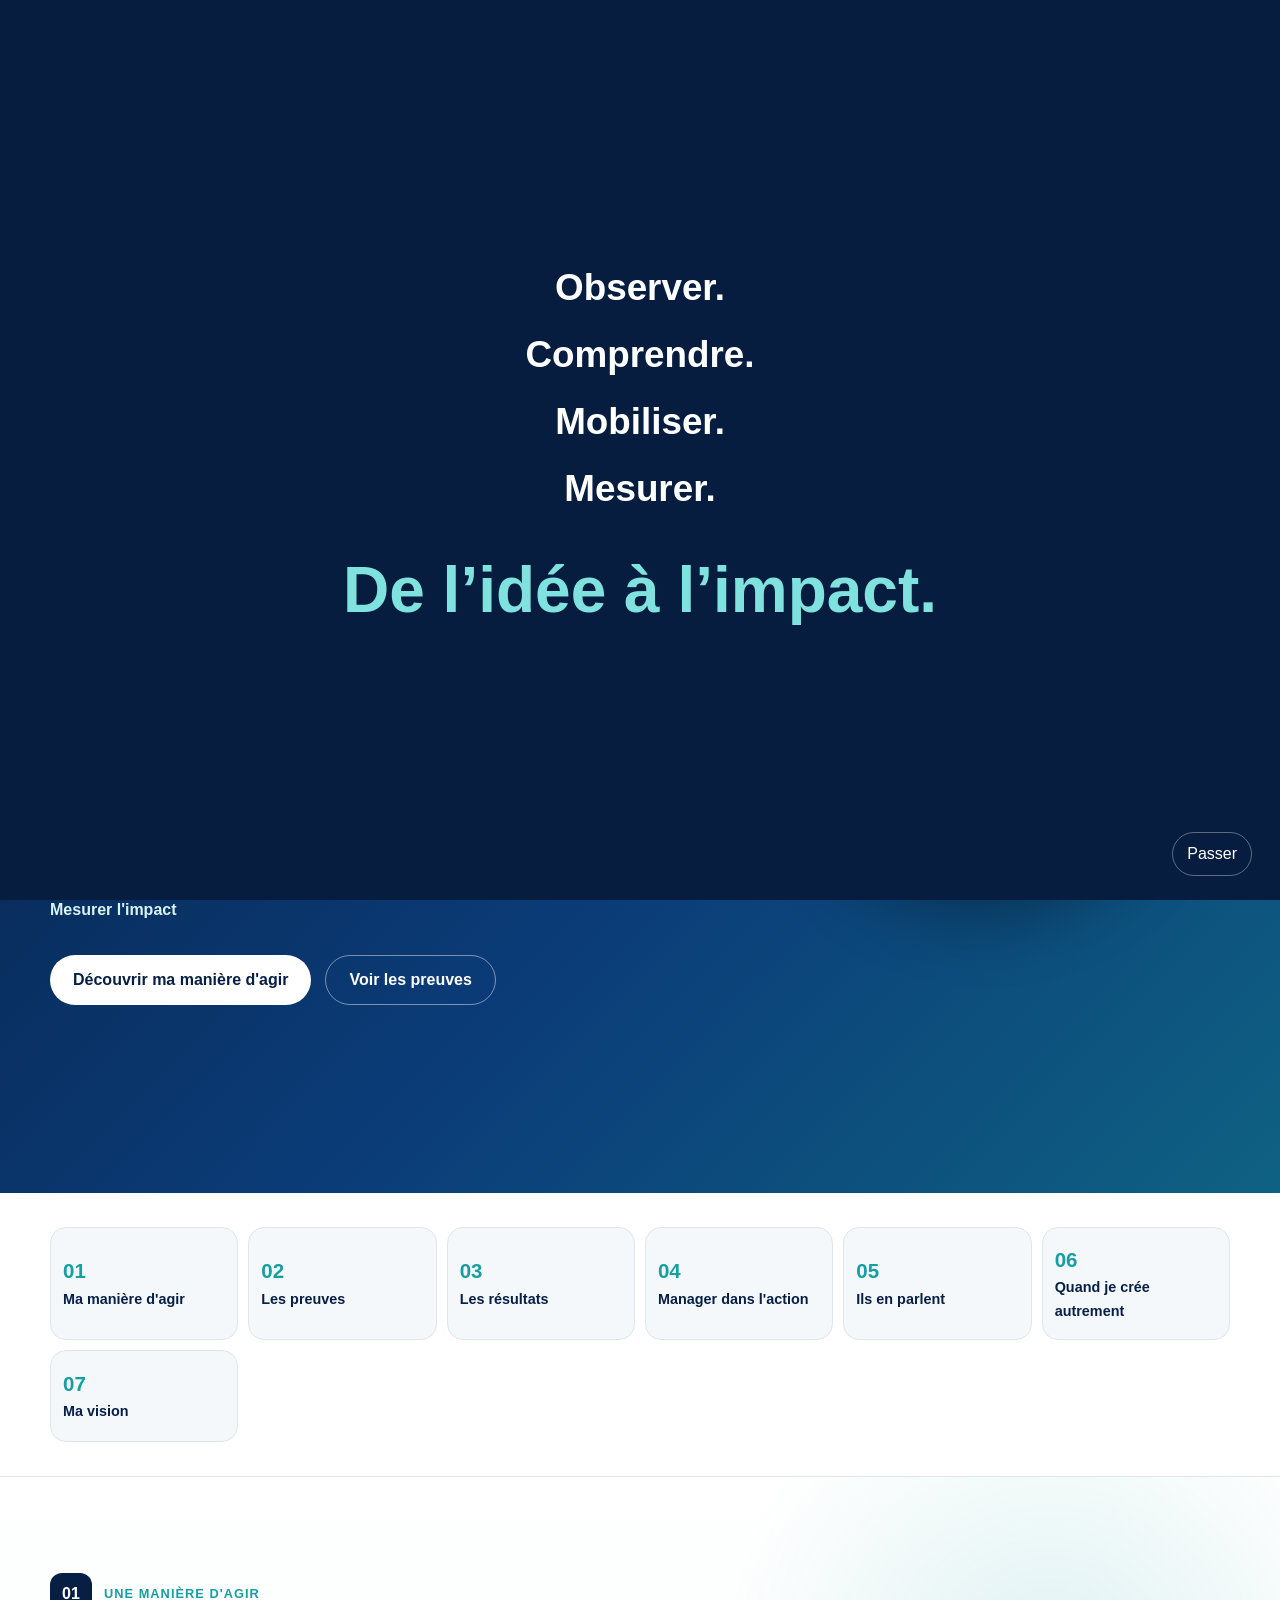
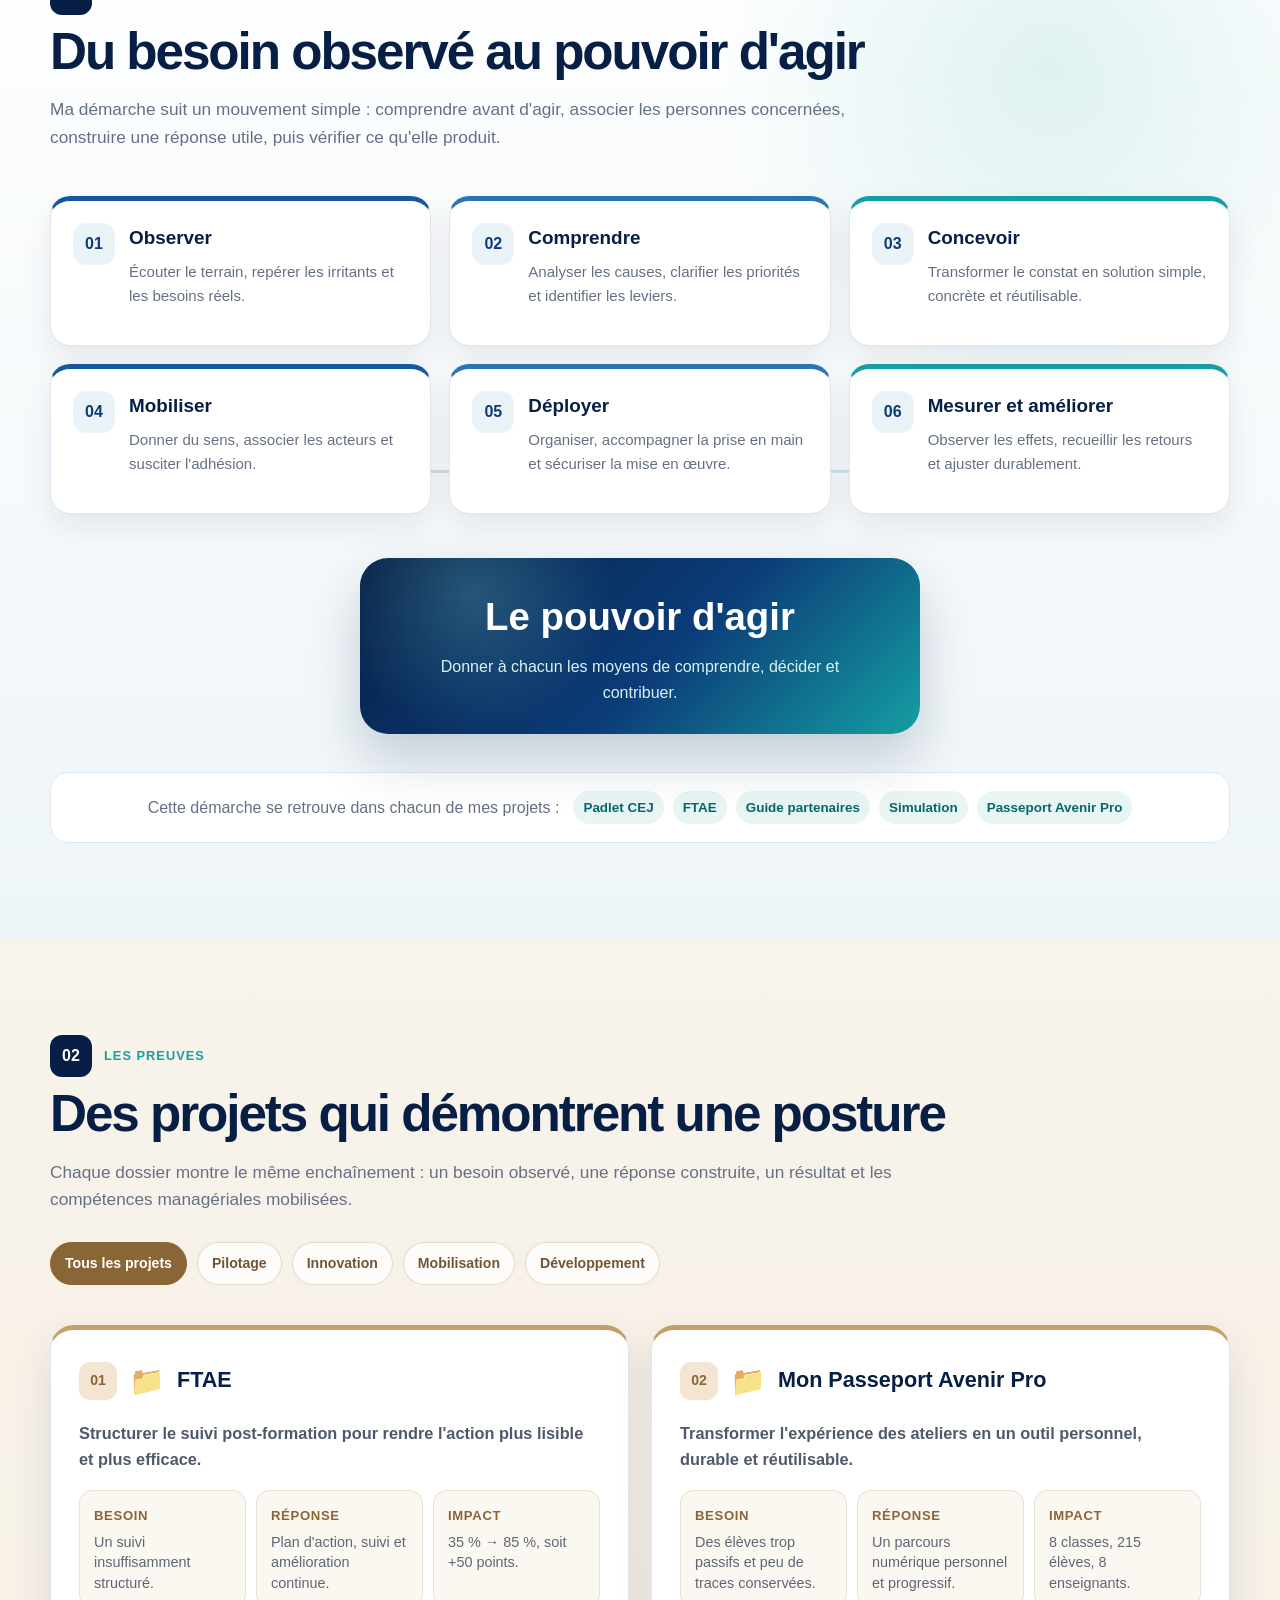
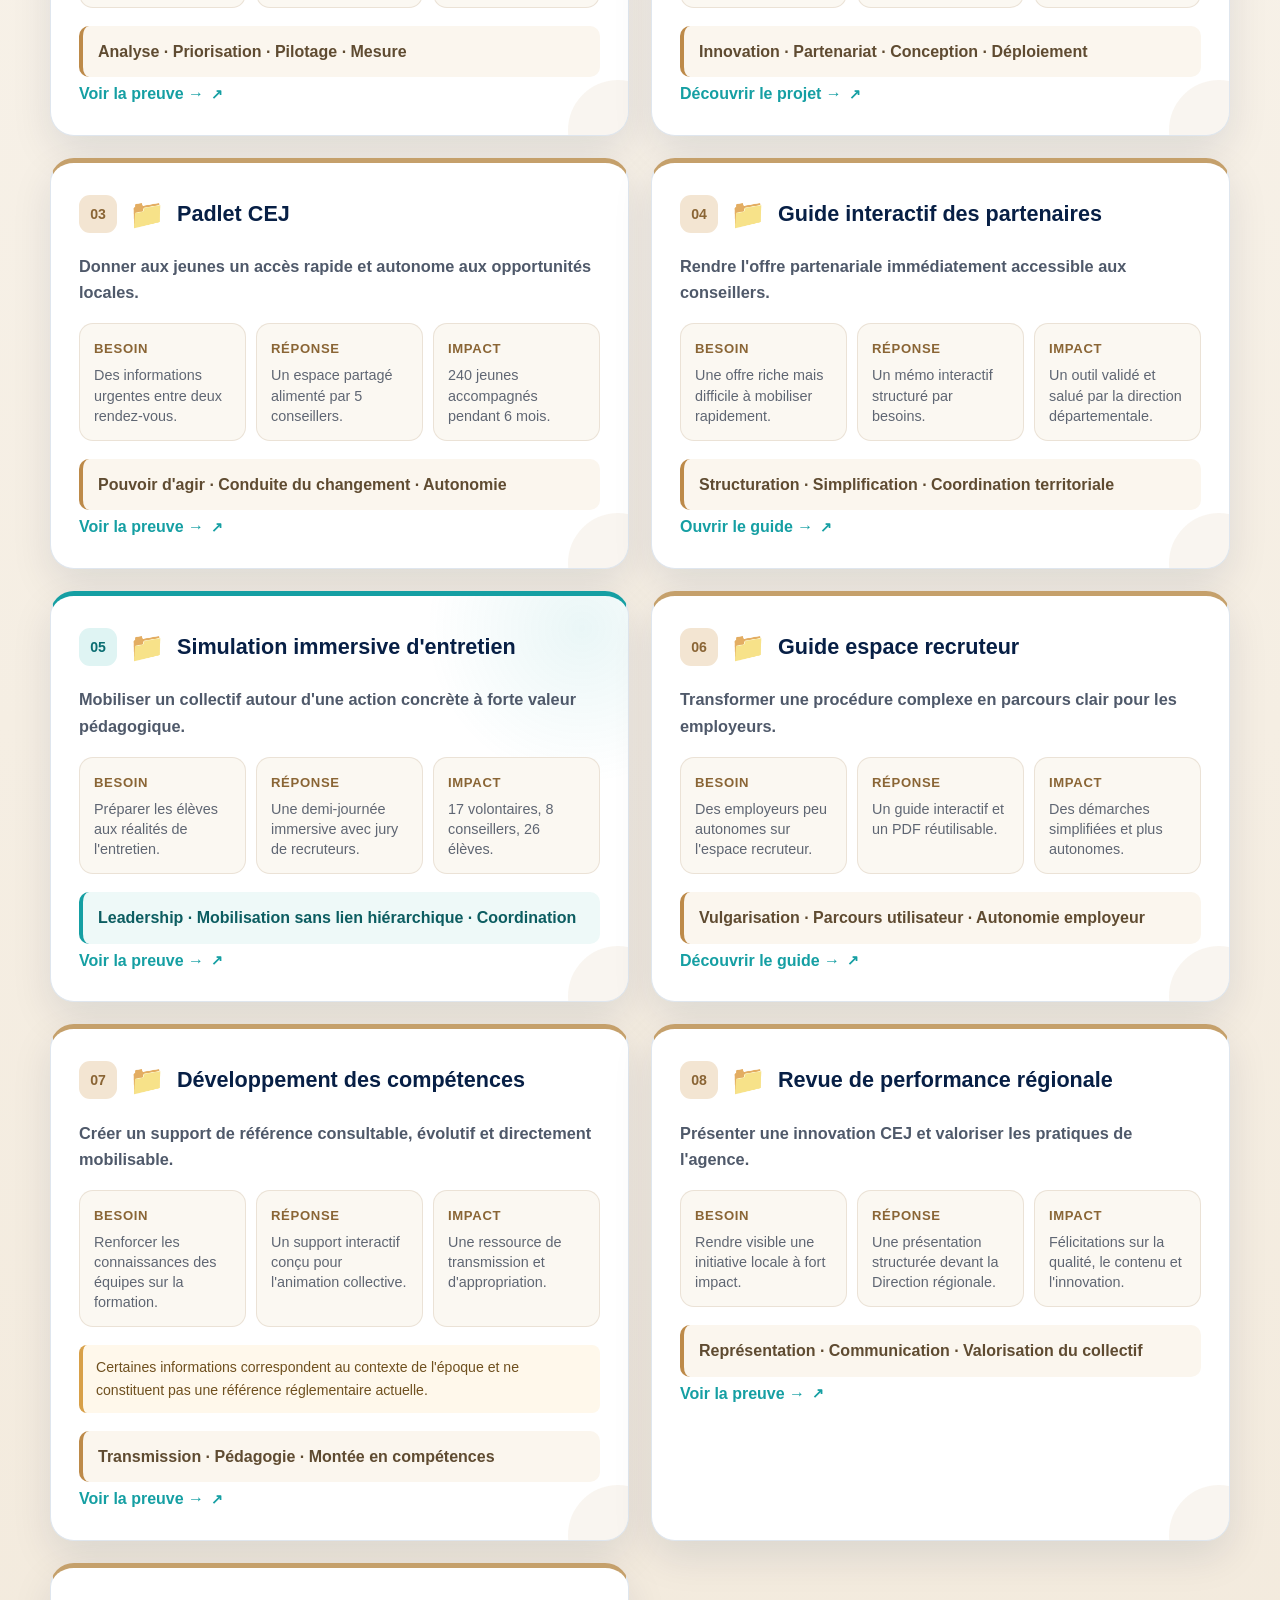
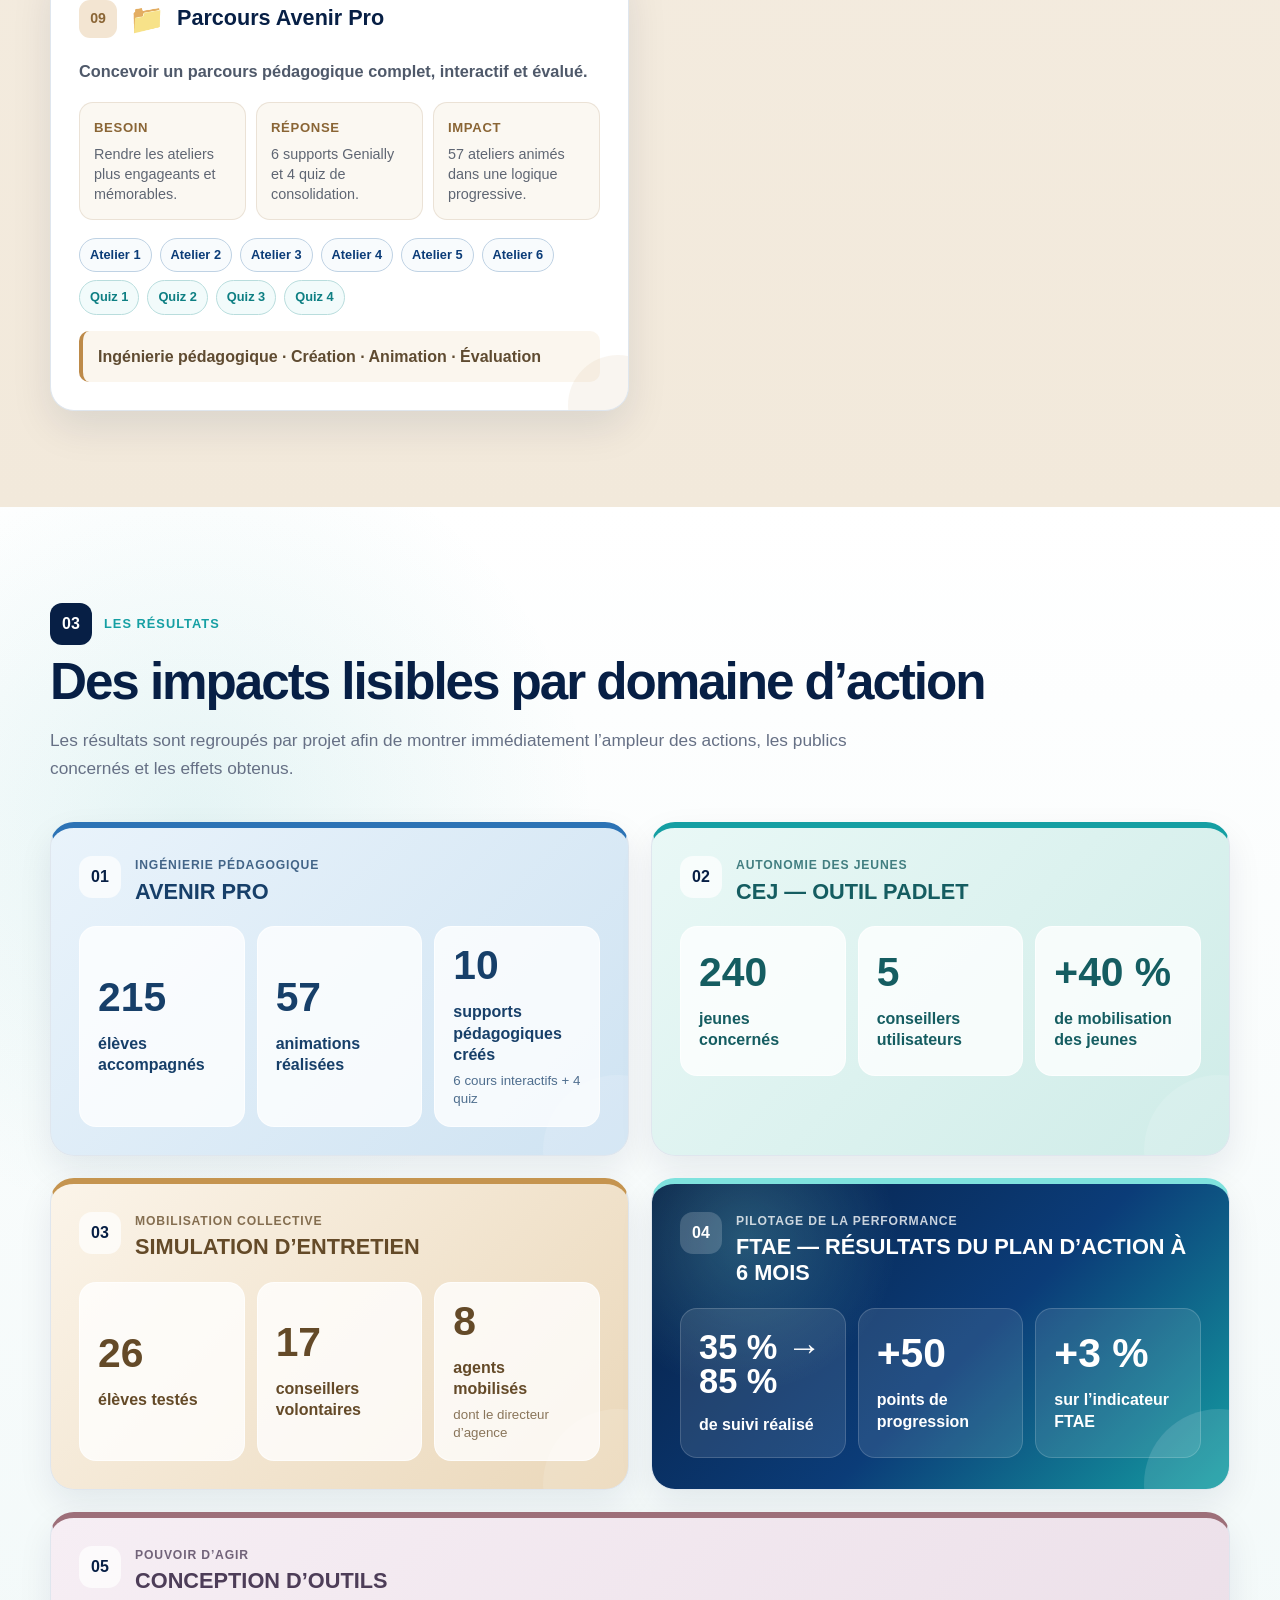
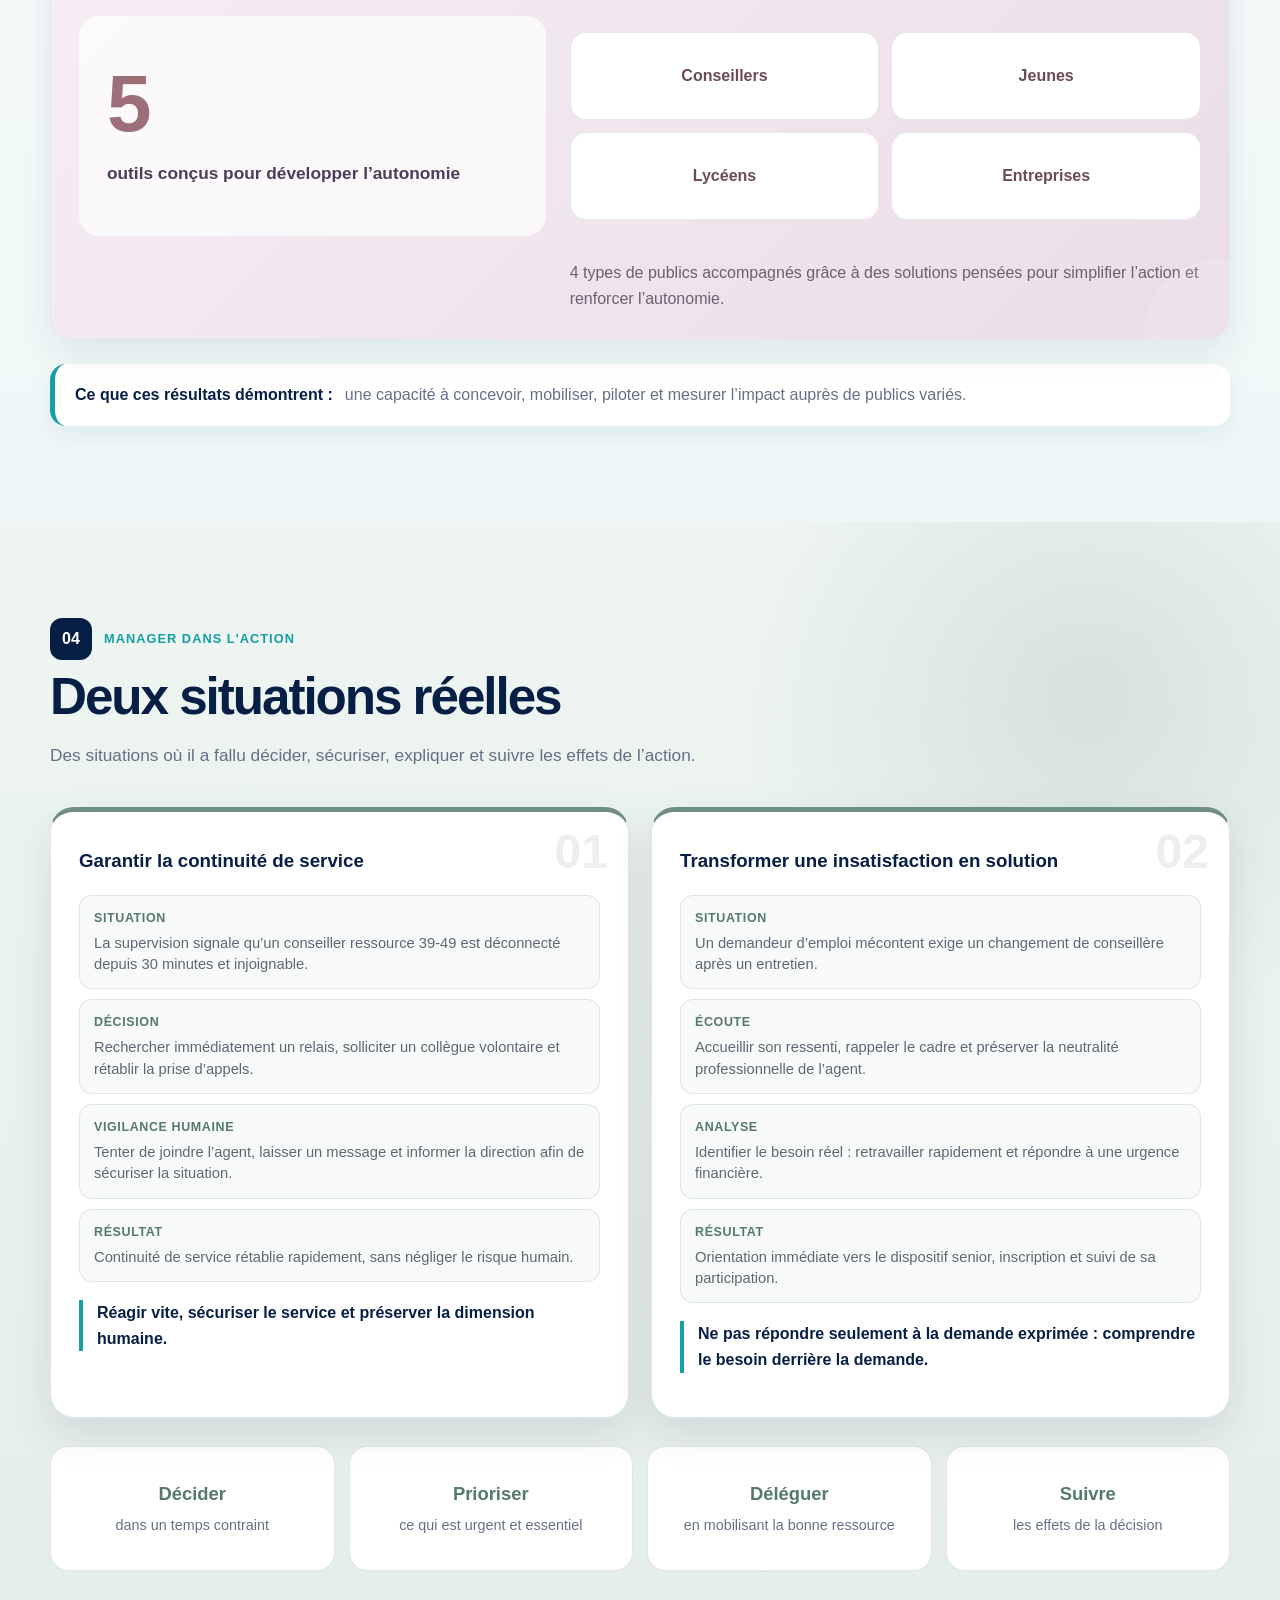
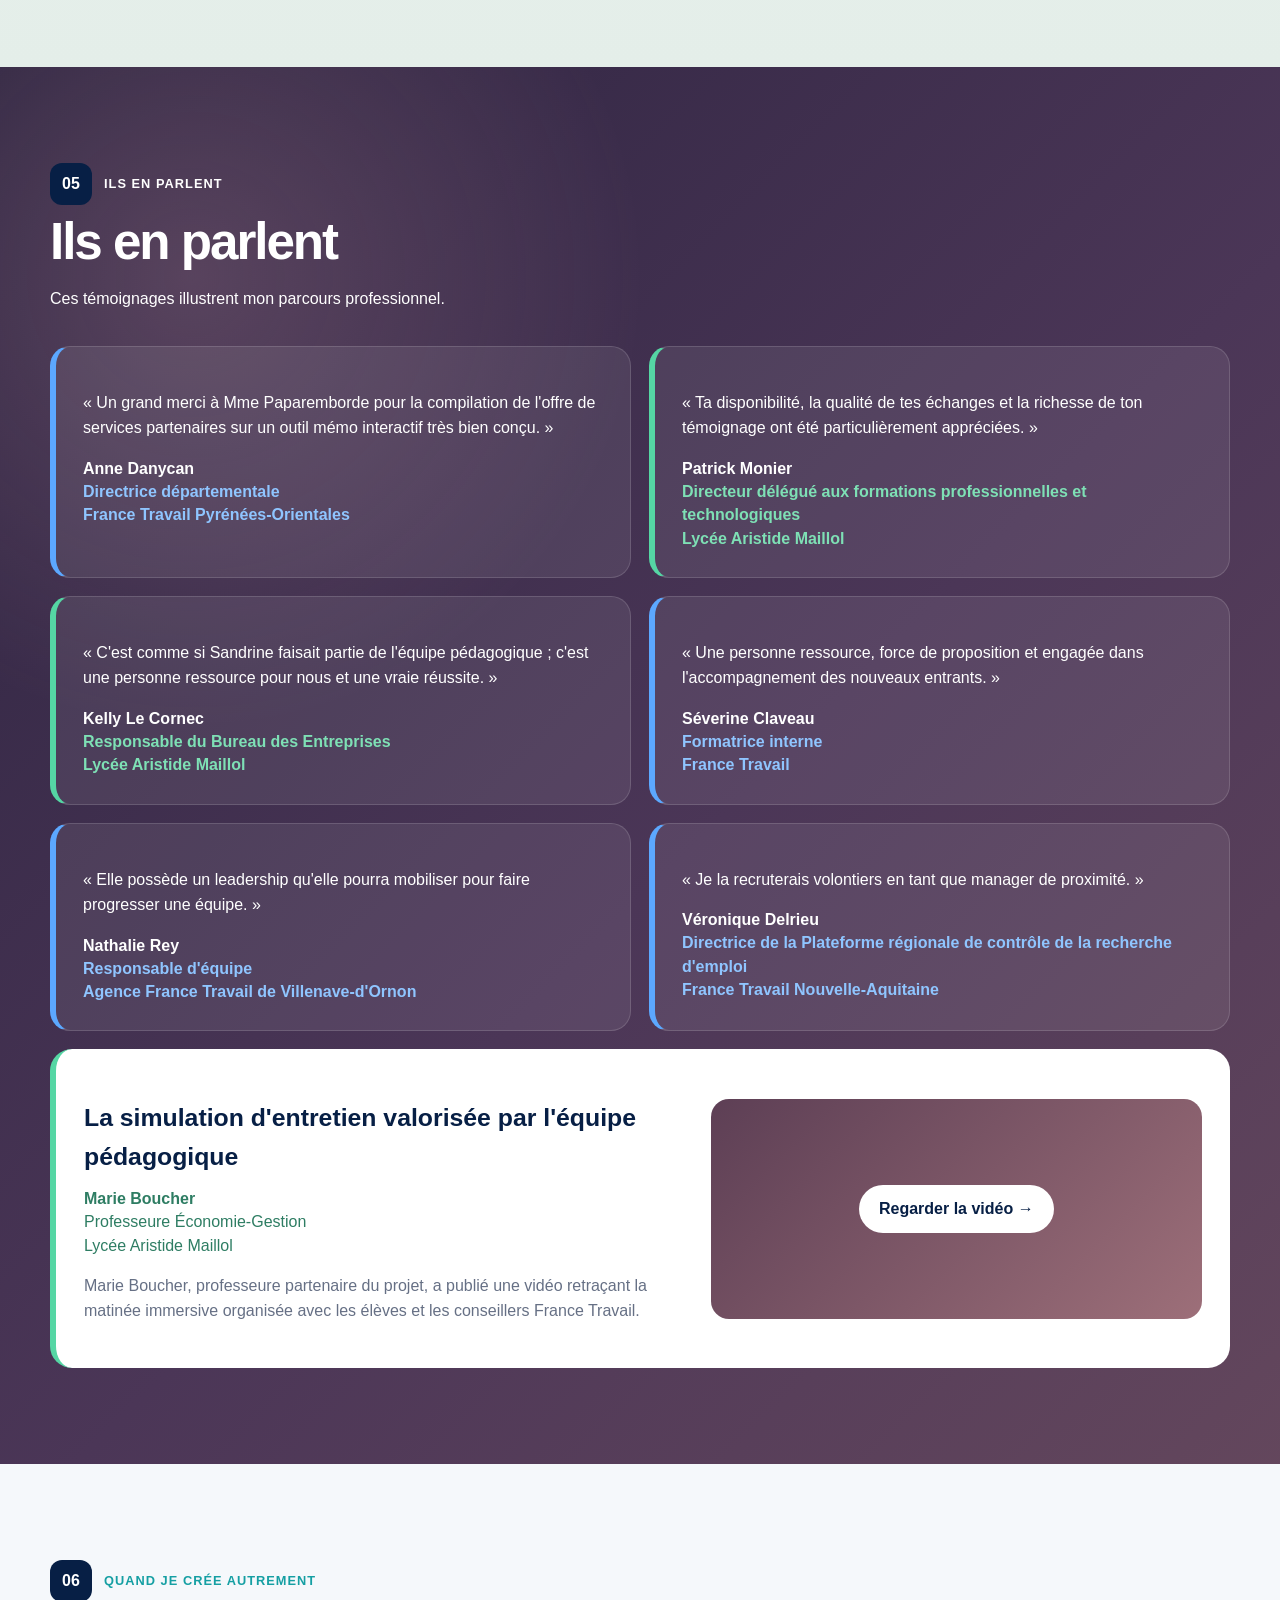
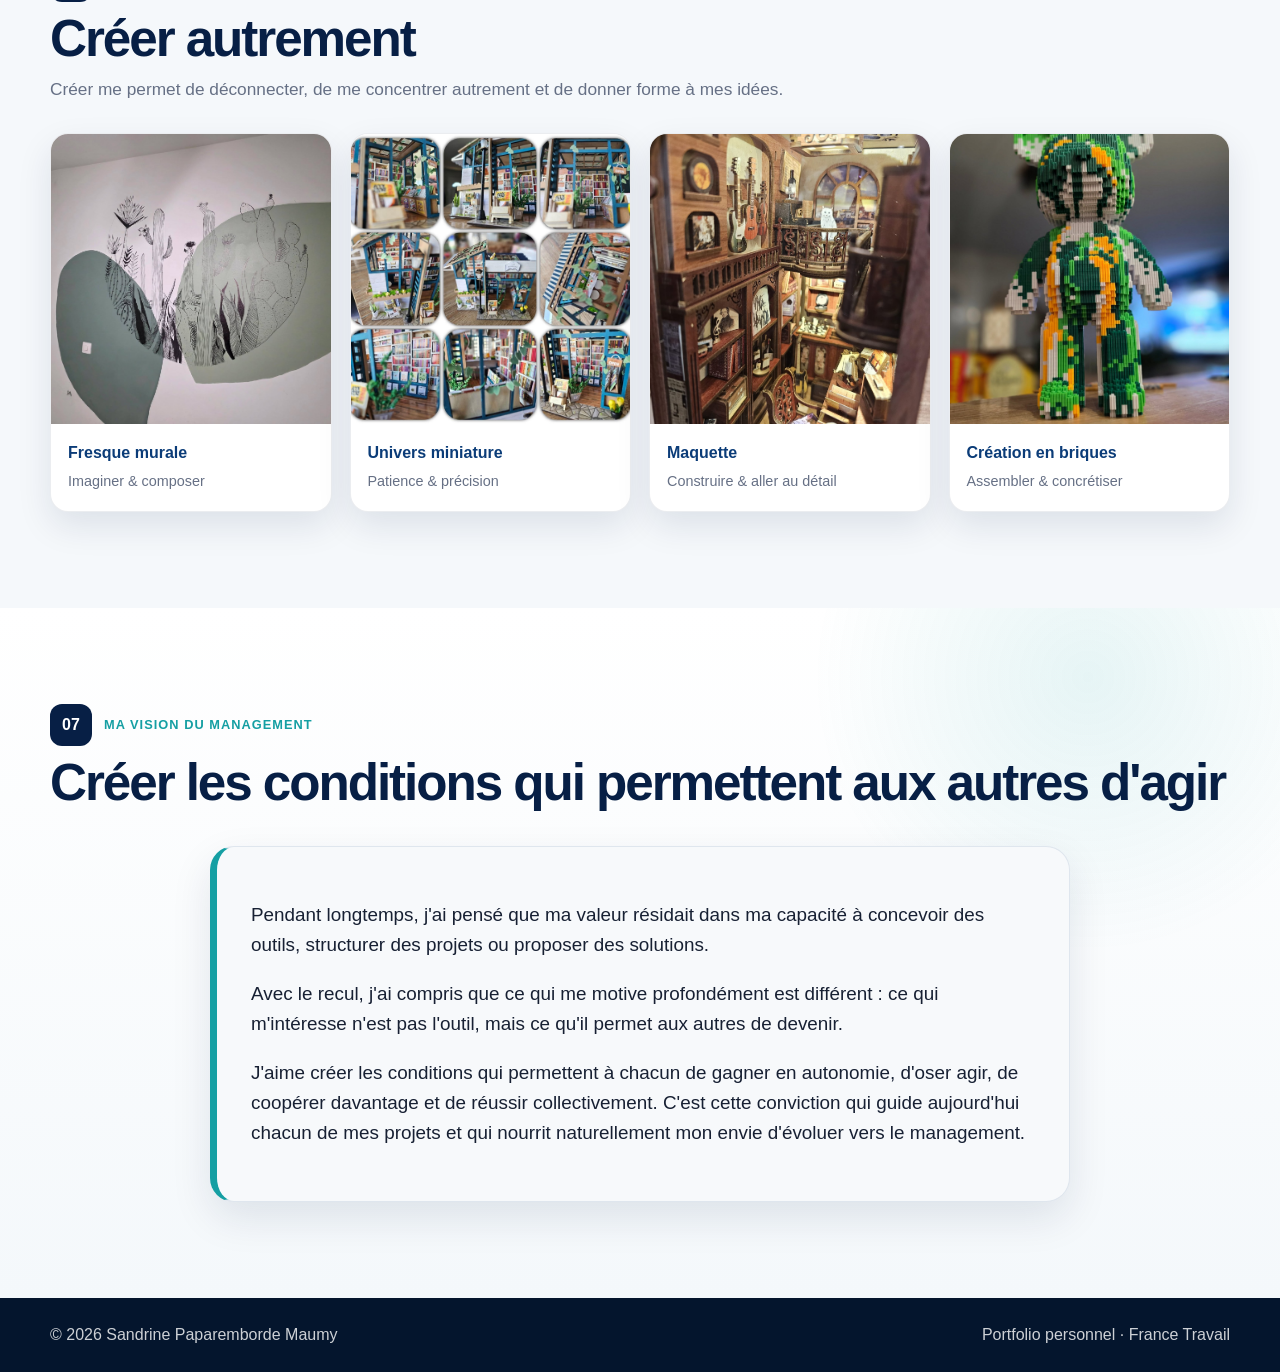
==== commit 47aeebb3: "Add files via upload" ====
--- a/index.html
+++ b/index.html
@@ -1,24 +1,40 @@
-<!DOCTYPE html>
+E html>
 <html lang="fr">
 <head>
   <meta charset="UTF-8">
   <meta name="viewport" content="width=device-width, initial-scale=1.0">
   <meta name="description" content="De l'idée à l'impact — Portfolio professionnel de Sandrine Paparemborde Maumy.">
   <title>De l'idée à l'impact — Sandrine Paparemborde Maumy</title>
-  <link rel="stylesheet" href="css/style.css">
+  <link rel="stylesheet" href="style-v3-etape4-1.css?v=352">
 </head>
 <body>
+<div class="intro-screen" aria-hidden="true">
+  <div class="intro-sequence">
+    <span>Observer.</span>
+    <span>Comprendre.</span>
+    <span>Mobiliser.</span>
+    <span>Mesurer.</span>
+    <strong>De l’idée à l’impact.</strong>
+  </div>
+</div>
+<div class="reading-progress" aria-hidden="true"><span></span></div>
 <header class="site-header">
   <div class="container">
     <nav class="nav">
       <a class="brand" href="#accueil">Sandrine <span>Paparemborde Maumy</span></a>
-      <div class="menu">
-        <a href="#impact">Impact</a>
-        <a href="#methode">Méthode</a>
-        <a href="#chronologie">Chronologie</a>
-        <a href="#projets">Projets</a>
-        <a href="#management">Management</a>
-        <a href="#temoignages">Témoignages</a>
+      <div class="nav-right">
+        <div class="header-institution">
+          <img src="logo-france-travail.png" alt="République Française et France Travail">
+        </div>
+        <div class="menu">
+          <a href="#maniere">Ma manière d'agir</a>
+          <a href="#preuves">Les preuves</a>
+          <a href="#resultats">Résultats</a>
+          <a href="#management">Management</a>
+          <a href="#temoignages">Ils en parlent</a>
+          <a href="#creations">Quand je crée autrement</a>
+          <a href="#vision">Ma vision</a>
+        </div>
       </div>
     </nav>
   </div>
@@ -28,253 +44,414 @@
 <section class="hero" id="accueil">
   <div class="container hero-grid">
     <div>
-      <span class="eyebrow">Portfolio professionnel · Candidate manager de proximité</span>
+      
+      <p class="institutional-context">Portfolio personnel · Candidature interne France Travail</p>
+      <p class="candidate-name">Sandrine Paparemborde Maumy</p>
+      <span class="candidate-badge">Candidate au poste de Manager de proximité</span>
       <h1>De l'idée<br><span>à l'impact</span></h1>
-      <p class="lead">Le parcours d'une conseillère qui transforme les besoins du terrain en projets concrets, utiles et durables.</p>
+      <p class="lead">Depuis plus de quinze ans, je transforme les besoins du terrain en solutions concrètes en mobilisant les personnes, les partenariats et l'intelligence collective afin de renforcer durablement le pouvoir d'agir des équipes et des usagers.</p>
+      <p class="signature">Observer les besoins • Développer le pouvoir d'agir • Fédérer les énergies • Mesurer l'impact</p>
       <div class="actions">
-        <a class="btn btn-light" href="#chronologie">Découvrir ma progression</a>
-        <a class="btn btn-outline" href="#projets">Explorer mes réalisations</a>
+        <a class="btn btn-light" href="#maniere">Découvrir ma manière d'agir</a>
+        <a class="btn btn-outline" href="#preuves">Voir les preuves</a>
       </div>
     </div>
-    <div>
-      <img class="portrait" src="images/portrait-sandrine.png" alt="Portrait professionnel de Sandrine Paparemborde Maumy">
-      <p class="hero-note">Observer · Concevoir · Fédérer · Déployer · Mesurer</p>
-    </div>
-  </div>
-</section>
-
-<div class="container impact" id="impact">
-  <div class="metrics">
-    <article class="metric"><strong>+50</strong>points sur le suivi post-formation FTAE, de 35 % à 85 %</article>
-    <article class="metric"><strong>215</strong>élèves concernés par le Passeport Avenir Pro</article>
-    <article class="metric"><strong>240</strong>jeunes informés grâce au Padlet CEJ</article>
-    <article class="metric"><strong>17</strong>collègues volontaires pour la simulation d'entretien</article>
-  </div>
-</div>
-
-<section id="methode">
-  <div class="container reveal">
-    <span class="kicker">Ma méthode</span>
-    <h2>Une progression en cinq étapes</h2>
-    <p class="intro">Mes projets partent toujours d'un besoin concret. Je construis ensuite une réponse adaptée, j'associe les acteurs, j'accompagne le déploiement et j'en mesure les effets.</p>
-    <div class="method">
-      <article class="step"><b>1</b><h3>Observer</h3><p>Écouter les équipes et les usagers, repérer les irritants et comprendre le besoin réel.</p></article>
-      <article class="step"><b>2</b><h3>Concevoir</h3><p>Transformer le constat en outil, méthode, support ou parcours structuré.</p></article>
-      <article class="step"><b>3</b><h3>Fédérer</h3><p>Associer les acteurs, partager le sens et créer les conditions de l'adhésion.</p></article>
-      <article class="step"><b>4</b><h3>Déployer</h3><p>Former, coordonner, communiquer et accompagner la prise en main.</p></article>
-      <article class="step"><b>5</b><h3>Mesurer</h3><p>Suivre les résultats, recueillir les retours et faire évoluer la solution.</p></article>
-    </div>
-  </div>
-</section>
-
-<section class="timeline-section" id="chronologie">
-  <div class="container reveal">
-    <span class="kicker">Mon parcours</span>
-    <h2>Une progression construite au fil des expériences</h2>
-    <p class="intro">Le CV indique les fonctions occupées. Cette chronologie montre comment chacune d'elles a renforcé ma capacité à concevoir, coordonner, piloter et manager.</p>
-
-    <div class="timeline">
-      <article class="period">
-        <h3>2011–2017 — Comprendre l'ensemble de l'activité</h3>
-        <div class="period-sub">Siège régional puis plateforme de services à distance</div>
-        <div class="timeline-items">
-          <div class="timeline-item">
-            <h4>Vision globale de l'établissement</h4>
-            <p>Certification, indemnisation, relation entreprises et services aux usagers.</p>
-          </div>
-          <div class="timeline-item">
-            <h4>Socle professionnel</h4>
-            <p>Maîtrise des processus, compréhension du cadre et sens du service.</p>
-          </div>
-        </div>
-      </article>
-
-      <article class="period">
-        <h3>2017–2024 — Concevoir, partager et mobiliser à Langon</h3>
-        <div class="period-sub">De l'accompagnement individuel aux solutions collectives</div>
-        <div class="timeline-items">
-          <div class="timeline-item"><h4>Guide espace recruteur</h4><p>Autonomiser les employeurs dans l'utilisation des services numériques.</p></div>
-          <div class="timeline-item"><h4>Escape Game digital</h4><p>Embarquer les collègues dans la découverte d'outils numériques.</p></div>
-          <div class="timeline-item"><h4>Padlet CEJ</h4><p>Donner aux jeunes un accès rapide et autonome aux opportunités locales.</p><span class="number">240 jeunes · 5 conseillers</span></div>
-          <div class="timeline-item"><h4>Revue de performance</h4><p>Présenter et valoriser l'innovation CEJ devant la Direction régionale.</p></div>
-        </div>
-      </article>
-
-      <article class="period">
-        <h3>Depuis 2025 — Partenariats, pilotage et management à Perpignan</h3>
-        <div class="period-sub">Une montée en responsabilité visible dans l'enchaînement des projets</div>
-        <div class="timeline-items">
-          <div class="timeline-item"><h4>1. Partenariat Avenir Pro</h4><p>Construire une coopération durable avec le lycée Aristide Maillol.</p></div>
-          <div class="timeline-item"><h4>2. Six supports et quiz</h4><p>Concevoir un parcours pédagogique complet et interactif.</p><span class="number">57 ateliers</span></div>
-          <div class="timeline-item"><h4>3. Simulation immersive</h4><p>Coordonner une action collective et mobiliser sans lien hiérarchique.</p><span class="number">17 volontaires · 8 retenus · 26 élèves</span></div>
-          <div class="timeline-item"><h4>4. Pilotage FTAE</h4><p>Analyser, structurer un plan d'action et mesurer les résultats.</p><span class="number">35 % → 85 %</span></div>
-          <div class="timeline-item"><h4>5. Missions de manager d'accueil</h4><p>Décider dans l'action, sécuriser le service et gérer les situations sensibles.</p></div>
-          <div class="timeline-item"><h4>6. Guide numérique des partenaires</h4><p>Répondre à une commande départementale et faciliter le travail des conseillers.</p></div>
-          <div class="timeline-item"><h4>7. Passeport Avenir Pro</h4><p>Transformer l'expérience des ateliers en un outil personnel, durable et réutilisable.</p><span class="number">8 classes · 215 élèves</span></div>
-        </div>
-      </article>
-
-      <article class="period">
-        <h3>Demain — Manager de proximité</h3>
-        <div class="period-sub">Mettre cette capacité à observer, fédérer et agir au service d'une équipe</div>
-        <div class="timeline-items">
-          <div class="timeline-item"><h4>Mon ambition</h4><p>Créer les conditions permettant à chacun de progresser, de prendre sa place et de contribuer à la réussite collective.</p></div>
-          <div class="timeline-item"><h4>Ma promesse managériale</h4><p>Donner du sens, simplifier, accompagner, décider et faire grandir.</p></div>
-        </div>
-      </article>
-    </div>
-  </div>
-</section>
-
-<section id="projets">
-  <div class="container reveal">
-    <span class="kicker">Mes réalisations</span>
-    <h2>Des preuves concrètes de ma manière d'agir</h2>
-    <p class="intro">Chaque projet relie un besoin observé, une idée, un déploiement et un impact.</p>
-
-    <div class="projects-grid">
-      <article class="card">
-        <span class="tag">Pilotage</span><h3>FTAE : structurer le suivi post-formation</h3>
-        <p>Conception d'un plan d'action, organisation du suivi et propositions pour le deuxième point de contrôle.</p>
-        <div class="facts"><span class="fact">35 % → 85 %</span><span class="fact">+50 points</span></div>
-        <a class="card-link" href="https://prezi.com/view/c4dwlTIqFjQt7i8cXg9i/?referral_token=P_iN9DlnB3FN" target="_blank" rel="noopener">Voir la présentation →</a>
-      </article>
-
-      <article class="card">
-        <span class="tag">Innovation pédagogique</span><h3>Mon Passeport Avenir Pro</h3>
-        <p>Un parcours personnel et réutilisable pour rendre les lycéens acteurs et conserver les apprentissages.</p>
-        <div class="facts"><span class="fact">8 classes</span><span class="fact">215 élèves</span><span class="fact">8 enseignants</span></div>
-        <a class="card-link" href="https://mon-passeport-avenir-pro.pages.dev/" target="_blank" rel="noopener">Découvrir le Passeport →</a>
-      </article>
-
-      <article class="card">
-        <span class="tag">Autonomie des jeunes</span><h3>Padlet CEJ : l'information au bon moment</h3>
-        <p>Centraliser les opportunités locales et permettre une consultation autonome avant le suivi hebdomadaire.</p>
-        <div class="facts"><span class="fact">240 jeunes</span><span class="fact">5 conseillers</span><span class="fact">6 mois</span></div>
-        <a class="card-link" href="https://padlet.com/APEPolygone/document-partage-equipe-cej-agence-france-travail-de-langon-aosroxestk13sw9f" target="_blank" rel="noopener">Voir le Padlet →</a>
-      </article>
-
-      <article class="card">
-        <span class="tag">Développement des compétences</span><h3>Référence Formation</h3>
-        <p>Structurer les connaissances et permettre leur consultation dans la durée grâce à un support interactif.</p>
+    <img class="portrait" src="portrait-sandrine.png" alt="Portrait professionnel de Sandrine Paparemborde Maumy">
+  </div>
+</section>
+
+<section class="roadmap-section">
+  <div class="container reveal">
+    <div class="roadmap">
+      <a href="#maniere"><strong>01</strong><span>Ma manière d'agir</span></a>
+      <a href="#preuves"><strong>02</strong><span>Les preuves</span></a>
+      <a href="#resultats"><strong>03</strong><span>Les résultats</span></a>
+      <a href="#management"><strong>04</strong><span>Manager dans l'action</span></a>
+      <a href="#temoignages"><strong>05</strong><span>Ils en parlent</span></a>
+      <a href="#creations"><strong>06</strong><span>Quand je crée autrement</span></a>
+      <a href="#vision"><strong>07</strong><span>Ma vision</span></a>
+    </div>
+  </div>
+</section>
+
+<section class="wheel-section" id="maniere">
+  <div class="container reveal">
+    <span class="section-number">01</span><span class="kicker">Une manière d'agir</span>
+    <h2>Du besoin observé au pouvoir d'agir</h2>
+    <p class="intro">Ma démarche suit un mouvement simple : comprendre avant d'agir, associer les personnes concernées, construire une réponse utile, puis vérifier ce qu'elle produit.</p>
+
+    <div class="action-journey" aria-label="Parcours de conduite de projet">
+      <article class="journey-step" data-step="1">
+        <span class="journey-icon">01</span>
+        <div><h3>Observer</h3><p>Écouter le terrain, repérer les irritants et les besoins réels.</p></div>
+      </article>
+      <article class="journey-step" data-step="2">
+        <span class="journey-icon">02</span>
+        <div><h3>Comprendre</h3><p>Analyser les causes, clarifier les priorités et identifier les leviers.</p></div>
+      </article>
+      <article class="journey-step" data-step="3">
+        <span class="journey-icon">03</span>
+        <div><h3>Concevoir</h3><p>Transformer le constat en solution simple, concrète et réutilisable.</p></div>
+      </article>
+      <article class="journey-step" data-step="4">
+        <span class="journey-icon">04</span>
+        <div><h3>Mobiliser</h3><p>Donner du sens, associer les acteurs et susciter l'adhésion.</p></div>
+      </article>
+      <article class="journey-step" data-step="5">
+        <span class="journey-icon">05</span>
+        <div><h3>Déployer</h3><p>Organiser, accompagner la prise en main et sécuriser la mise en œuvre.</p></div>
+      </article>
+      <article class="journey-step" data-step="6">
+        <span class="journey-icon">06</span>
+        <div><h3>Mesurer et améliorer</h3><p>Observer les effets, recueillir les retours et ajuster durablement.</p></div>
+      </article>
+
+      <div class="journey-center">
+        <strong>Le pouvoir d'agir</strong>
+        <span>Donner à chacun les moyens de comprendre, décider et contribuer.</span>
+      </div>
+    </div>
+
+    <div class="method-proof">
+      <span>Cette démarche se retrouve dans chacun de mes projets :</span>
+      <b>Padlet CEJ</b><b>FTAE</b><b>Guide partenaires</b><b>Simulation</b><b>Passeport Avenir Pro</b>
+    </div>
+  </div>
+</section>
+
+<section class="proof-section" id="preuves">
+  <div class="container reveal">
+    <span class="section-number">02</span><span class="kicker">Les preuves</span>
+    <h2>Des projets qui démontrent une posture</h2>
+    <p class="intro">Chaque dossier montre le même enchaînement : un besoin observé, une réponse construite, un résultat et les compétences managériales mobilisées.</p>
+
+    <div class="proof-toolbar" role="group" aria-label="Filtrer les projets">
+      <button class="proof-filter active" data-filter="all">Tous les projets</button>
+      <button class="proof-filter" data-filter="pilotage">Pilotage</button>
+      <button class="proof-filter" data-filter="innovation">Innovation</button>
+      <button class="proof-filter" data-filter="mobilisation">Mobilisation</button>
+      <button class="proof-filter" data-filter="developpement">Développement</button>
+    </div>
+
+    <div class="folder-grid proof-cards">
+      <article class="folder proof-card" data-category="pilotage">
+        <div class="folder-head"><span class="folder-index">01</span><span class="folder-icon">📁</span><span>FTAE</span></div>
+        <p class="project-summary">Structurer le suivi post-formation pour rendre l'action plus lisible et plus efficace.</p>
+        <div class="project-flow">
+          <div><b>Besoin</b><span>Un suivi insuffisamment structuré.</span></div>
+          <div><b>Réponse</b><span>Plan d'action, suivi et amélioration continue.</span></div>
+          <div><b>Impact</b><span>35 % → 85 %, soit +50 points.</span></div>
+        </div>
+        <div class="skills">Analyse · Priorisation · Pilotage · Mesure</div>
+        <a class="main-link" href="https://prezi.com/view/c4dwlTIqFjQt7i8cXg9i/?referral_token=P_iN9DlnB3FN" target="_blank" rel="noopener">Voir la preuve →</a>
+      </article>
+
+      <article class="folder proof-card" data-category="innovation">
+        <div class="folder-head"><span class="folder-index">02</span><span class="folder-icon">📁</span><span>Mon Passeport Avenir Pro</span></div>
+        <p class="project-summary">Transformer l'expérience des ateliers en un outil personnel, durable et réutilisable.</p>
+        <div class="project-flow">
+          <div><b>Besoin</b><span>Des élèves trop passifs et peu de traces conservées.</span></div>
+          <div><b>Réponse</b><span>Un parcours numérique personnel et progressif.</span></div>
+          <div><b>Impact</b><span>8 classes, 215 élèves, 8 enseignants.</span></div>
+        </div>
+        <div class="skills">Innovation · Partenariat · Conception · Déploiement</div>
+        <a class="main-link" href="https://mon-passeport-avenir-pro.pages.dev/" target="_blank" rel="noopener">Découvrir le projet →</a>
+      </article>
+
+      <article class="folder proof-card" data-category="innovation developpement">
+        <div class="folder-head"><span class="folder-index">03</span><span class="folder-icon">📁</span><span>Padlet CEJ</span></div>
+        <p class="project-summary">Donner aux jeunes un accès rapide et autonome aux opportunités locales.</p>
+        <div class="project-flow">
+          <div><b>Besoin</b><span>Des informations urgentes entre deux rendez-vous.</span></div>
+          <div><b>Réponse</b><span>Un espace partagé alimenté par 5 conseillers.</span></div>
+          <div><b>Impact</b><span>240 jeunes accompagnés pendant 6 mois.</span></div>
+        </div>
+        <div class="skills">Pouvoir d'agir · Conduite du changement · Autonomie</div>
+        <a class="main-link" href="https://padlet.com/APEPolygone/document-partage-equipe-cej-agence-france-travail-de-langon-aosroxestk13sw9f" target="_blank" rel="noopener">Voir la preuve →</a>
+      </article>
+
+      <article class="folder proof-card" data-category="developpement">
+        <div class="folder-head"><span class="folder-index">04</span><span class="folder-icon">📁</span><span>Guide interactif des partenaires</span></div>
+        <p class="project-summary">Rendre l'offre partenariale immédiatement accessible aux conseillers.</p>
+        <div class="project-flow">
+          <div><b>Besoin</b><span>Une offre riche mais difficile à mobiliser rapidement.</span></div>
+          <div><b>Réponse</b><span>Un mémo interactif structuré par besoins.</span></div>
+          <div><b>Impact</b><span>Un outil validé et salué par la direction départementale.</span></div>
+        </div>
+        <div class="skills">Structuration · Simplification · Coordination territoriale</div>
+        <a class="main-link" href="https://poleemploi.sharepoint.com/:p:/r/sites/OCC-Collectif-DTPyrnes-Orientales/_layouts/15/Doc.aspx?sourcedoc=%7BDD48FEF5-0394-4B19-84B0-B2C1670B8840%7D&file=_Guide%20des%20partenaires%20Intensif%20%20Interactif%20JUIN%202026.pptx&action=edit&mobileredirect=true" target="_blank" rel="noopener">Ouvrir le guide →</a>
+      </article>
+
+      <article class="folder proof-card featured-proof" data-category="mobilisation">
+        <div class="folder-head"><span class="folder-index">05</span><span class="folder-icon">📁</span><span>Simulation immersive d'entretien</span></div>
+        <p class="project-summary">Mobiliser un collectif autour d'une action concrète à forte valeur pédagogique.</p>
+        <div class="project-flow">
+          <div><b>Besoin</b><span>Préparer les élèves aux réalités de l'entretien.</span></div>
+          <div><b>Réponse</b><span>Une demi-journée immersive avec jury de recruteurs.</span></div>
+          <div><b>Impact</b><span>17 volontaires, 8 conseillers, 26 élèves.</span></div>
+        </div>
+        <div class="skills">Leadership · Mobilisation sans lien hiérarchique · Coordination</div>
+        <a class="main-link" href="https://prezi.com/view/JIrvDfcZl2sVRa7VhXxM/?referral_token=P_iN9DlnB3FN" target="_blank" rel="noopener">Voir la preuve →</a>
+      </article>
+
+      <article class="folder proof-card" data-category="developpement">
+        <div class="folder-head"><span class="folder-index">06</span><span class="folder-icon">📁</span><span>Guide espace recruteur</span></div>
+        <p class="project-summary">Transformer une procédure complexe en parcours clair pour les employeurs.</p>
+        <div class="project-flow">
+          <div><b>Besoin</b><span>Des employeurs peu autonomes sur l'espace recruteur.</span></div>
+          <div><b>Réponse</b><span>Un guide interactif et un PDF réutilisable.</span></div>
+          <div><b>Impact</b><span>Des démarches simplifiées et plus autonomes.</span></div>
+        </div>
+        <div class="skills">Vulgarisation · Parcours utilisateur · Autonomie employeur</div>
+        <a class="main-link" href="https://prezi.com/view/ou5HqQnrszqdwTtCcEfu/?referral_token=P_iN9DlnB3FN" target="_blank" rel="noopener">Découvrir le guide →</a>
+      </article>
+
+      <article class="folder proof-card" data-category="developpement">
+        <div class="folder-head"><span class="folder-index">07</span><span class="folder-icon">📁</span><span>Développement des compétences</span></div>
+        <p class="project-summary">Créer un support de référence consultable, évolutif et directement mobilisable.</p>
+        <div class="project-flow">
+          <div><b>Besoin</b><span>Renforcer les connaissances des équipes sur la formation.</span></div>
+          <div><b>Réponse</b><span>Un support interactif conçu pour l'animation collective.</span></div>
+          <div><b>Impact</b><span>Une ressource de transmission et d'appropriation.</span></div>
+        </div>
         <div class="note">Certaines informations correspondent au contexte de l'époque et ne constituent pas une référence réglementaire actuelle.</div>
-        <a class="card-link" href="https://prezi.com/view/Ej2Y21d2Iuj32BrI35ai/?referral_token=P_iN9DlnB3FN" target="_blank" rel="noopener">Voir la présentation →</a>
-      </article>
-
-      <article class="card">
-        <span class="tag">Relation entreprises</span><h3>Guide de l'espace recruteur</h3>
-        <p>Transformer une procédure complexe en parcours clair afin de rendre les employeurs autonomes.</p>
-        <a class="card-link" href="https://prezi.com/view/ou5HqQnrszqdwTtCcEfu/?referral_token=P_iN9DlnB3FN" target="_blank" rel="noopener">Découvrir le guide →</a>
-      </article>
-
-      <article class="card">
-        <span class="tag">Coordination territoriale</span><h3>Guide interactif des partenaires</h3>
-        <p>Structurer l'offre de services partenaires dans un outil mémo interactif destiné aux conseillers du parcours Intensif.</p>
-        <a class="card-link" href="https://poleemploi.sharepoint.com/:p:/r/sites/OCC-Collectif-DTPyrnes-Orientales/_layouts/15/Doc.aspx?sourcedoc=%7BDD48FEF5-0394-4B19-84B0-B2C1670B8840%7D&file=_Guide%20des%20partenaires%20Intensif%20%20Interactif%20JUIN%202026.pptx&action=edit&mobileredirect=true" target="_blank" rel="noopener">Ouvrir le guide →</a>
-      </article>
-
-      <article class="card">
-        <span class="tag">Rayonnement institutionnel</span><h3>Revue de performance régionale</h3>
-        <p>Présenter une innovation CEJ sélectionnée par la direction de l'agence et valoriser les pratiques locales.</p>
-        <a class="card-link" href="https://prezi.com/p/h62cjog5yin0/?present=1" target="_blank" rel="noopener">Voir la présentation →</a>
-      </article>
-
-      <article class="card">
-        <span class="tag">Ingénierie pédagogique</span><h3>Six ateliers Avenir Pro et leurs quiz</h3>
-        <p>Un ensemble de supports interactifs conçus de manière autonome pour favoriser l'engagement et consolider les acquis.</p>
-        <div class="links-cloud"><a class="mini-link" href="https://view.genially.com/68e63605e8a2232c6f2ba8a4" target="_blank" rel="noopener">Atelier 1</a><a class="mini-link" href="https://view.genially.com/68e8ffdde8d4ab42a77d42c5" target="_blank" rel="noopener">Atelier 2</a><a class="mini-link" href="https://view.genially.com/68f60dcb08e3777e12812fd8" target="_blank" rel="noopener">Atelier 3</a><a class="mini-link" href="https://view.genially.com/68f60e19b0a2bdd88a7df042" target="_blank" rel="noopener">Atelier 4</a><a class="mini-link" href="https://view.genially.com/6915ccf838c32f9240b12fc1" target="_blank" rel="noopener">Atelier 5</a><a class="mini-link" href="https://view.genially.com/68ecd334d738c90b7a5e551c" target="_blank" rel="noopener">Atelier 6</a><a class="mini-link quiz" href="https://view.genially.com/68e7a7093eefbe0f6482433e" target="_blank" rel="noopener">Quiz 1</a><a class="mini-link quiz" href="https://view.genially.com/68ecc32f9fa39f3906799a2b" target="_blank" rel="noopener">Quiz 2</a><a class="mini-link quiz" href="https://view.genially.com/68f6308a477bfd0caac2aa1b" target="_blank" rel="noopener">Quiz 3</a><a class="mini-link quiz" href="https://view.genially.com/6909ae9fd7bc6ad9372b8e27" target="_blank" rel="noopener">Quiz 4</a></div>
-      </article>
-
-      <article class="card">
-        <span class="tag">Mobilisation collective</span><h3>Simulation immersive d'entretien</h3>
-        <p>Conception du projet, mobilisation du collectif, kit organisationnel et coordination de la demi-journée.</p>
-        <div class="facts"><span class="fact">17 volontaires</span><span class="fact">8 conseillers</span><span class="fact">26 élèves</span></div>
-        <a class="card-link" href="https://prezi.com/view/JIrvDfcZl2sVRa7VhXxM/?referral_token=P_iN9DlnB3FN" target="_blank" rel="noopener">Voir la présentation →</a>
-      </article>
-    </div>
-  </div>
-</section>
-
-<section class="management" id="management">
-  <div class="container reveal">
-    <span class="kicker">Décider dans l'action</span>
-    <h2>Deux situations réelles de management</h2>
-    <div class="cases">
-      <article class="case">
+        <div class="skills">Transmission · Pédagogie · Montée en compétences</div>
+        <a class="main-link" href="https://prezi.com/view/Ej2Y21d2Iuj32BrI35ai/?referral_token=P_iN9DlnB3FN" target="_blank" rel="noopener">Voir la preuve →</a>
+      </article>
+
+      <article class="folder proof-card" data-category="mobilisation">
+        <div class="folder-head"><span class="folder-index">08</span><span class="folder-icon">📁</span><span>Revue de performance régionale</span></div>
+        <p class="project-summary">Présenter une innovation CEJ et valoriser les pratiques de l'agence.</p>
+        <div class="project-flow">
+          <div><b>Besoin</b><span>Rendre visible une initiative locale à fort impact.</span></div>
+          <div><b>Réponse</b><span>Une présentation structurée devant la Direction régionale.</span></div>
+          <div><b>Impact</b><span>Félicitations sur la qualité, le contenu et l'innovation.</span></div>
+        </div>
+        <div class="skills">Représentation · Communication · Valorisation du collectif</div>
+        <a class="main-link" href="https://prezi.com/p/h62cjog5yin0/?present=1" target="_blank" rel="noopener">Voir la preuve →</a>
+      </article>
+
+      <article class="folder proof-card" data-category="innovation developpement">
+        <div class="folder-head"><span class="folder-index">09</span><span class="folder-icon">📁</span><span>Parcours Avenir Pro</span></div>
+        <p class="project-summary">Concevoir un parcours pédagogique complet, interactif et évalué.</p>
+        <div class="project-flow">
+          <div><b>Besoin</b><span>Rendre les ateliers plus engageants et mémorables.</span></div>
+          <div><b>Réponse</b><span>6 supports Genially et 4 quiz de consolidation.</span></div>
+          <div><b>Impact</b><span>57 ateliers animés dans une logique progressive.</span></div>
+        </div>
+        <div class="pills"><a class="pill" href="https://view.genially.com/68e63605e8a2232c6f2ba8a4" target="_blank" rel="noopener">Atelier 1</a><a class="pill" href="https://view.genially.com/68e8ffdde8d4ab42a77d42c5" target="_blank" rel="noopener">Atelier 2</a><a class="pill" href="https://view.genially.com/68f60dcb08e3777e12812fd8" target="_blank" rel="noopener">Atelier 3</a><a class="pill" href="https://view.genially.com/68f60e19b0a2bdd88a7df042" target="_blank" rel="noopener">Atelier 4</a><a class="pill" href="https://view.genially.com/6915ccf838c32f9240b12fc1" target="_blank" rel="noopener">Atelier 5</a><a class="pill" href="https://view.genially.com/68ecd334d738c90b7a5e551c" target="_blank" rel="noopener">Atelier 6</a><a class="pill quiz" href="https://view.genially.com/68e7a7093eefbe0f6482433e" target="_blank" rel="noopener">Quiz 1</a><a class="pill quiz" href="https://view.genially.com/68ecc32f9fa39f3906799a2b" target="_blank" rel="noopener">Quiz 2</a><a class="pill quiz" href="https://view.genially.com/68f6308a477bfd0caac2aa1b" target="_blank" rel="noopener">Quiz 3</a><a class="pill quiz" href="https://view.genially.com/6909ae9fd7bc6ad9372b8e27" target="_blank" rel="noopener">Quiz 4</a></div>
+        <div class="skills">Ingénierie pédagogique · Création · Animation · Évaluation</div>
+      </article>
+    </div>
+  </div>
+</section>
+
+<section class="results-section" id="resultats">
+  <div class="container reveal">
+    <span class="section-number">03</span><span class="kicker">Les résultats</span>
+    <h2>Des impacts lisibles par domaine d’action</h2>
+    <p class="intro">Les résultats sont regroupés par projet afin de montrer immédiatement l’ampleur des actions, les publics concernés et les effets obtenus.</p>
+
+    <div class="domain-impact-grid">
+      <article class="domain-impact avenir-pro">
+        <div class="domain-head">
+          <span class="domain-index">01</span>
+          <div>
+            <span class="domain-kicker">Ingénierie pédagogique</span>
+            <h3>AVENIR PRO</h3>
+          </div>
+        </div>
+        <div class="domain-stats">
+          <div><strong>215</strong><span>élèves accompagnés</span></div>
+          <div><strong>57</strong><span>animations réalisées</span></div>
+          <div><strong>10</strong><span>supports pédagogiques créés</span><small>6 cours interactifs + 4 quiz</small></div>
+        </div>
+      </article>
+
+      <article class="domain-impact cej">
+        <div class="domain-head">
+          <span class="domain-index">02</span>
+          <div>
+            <span class="domain-kicker">Autonomie des jeunes</span>
+            <h3>CEJ — OUTIL PADLET</h3>
+          </div>
+        </div>
+        <div class="domain-stats">
+          <div><strong>240</strong><span>jeunes concernés</span></div>
+          <div><strong>5</strong><span>conseillers utilisateurs</span></div>
+          <div><strong>+40 %</strong><span>de mobilisation des jeunes</span></div>
+        </div>
+      </article>
+
+      <article class="domain-impact simulation">
+        <div class="domain-head">
+          <span class="domain-index">03</span>
+          <div>
+            <span class="domain-kicker">Mobilisation collective</span>
+            <h3>SIMULATION D’ENTRETIEN</h3>
+          </div>
+        </div>
+        <div class="domain-stats">
+          <div><strong>26</strong><span>élèves testés</span></div>
+          <div><strong>17</strong><span>conseillers volontaires</span></div>
+          <div><strong>8</strong><span>agents mobilisés</span><small>dont le directeur d’agence</small></div>
+        </div>
+      </article>
+
+      <article class="domain-impact ftae">
+        <div class="domain-head">
+          <span class="domain-index">04</span>
+          <div>
+            <span class="domain-kicker">Pilotage de la performance</span>
+            <h3>FTAE — RÉSULTATS DU PLAN D’ACTION À 6 MOIS</h3>
+          </div>
+        </div>
+        <div class="domain-stats">
+          <div class="wide-stat"><strong>35 % → 85 %</strong><span>de suivi réalisé</span></div>
+          <div><strong>+50</strong><span>points de progression</span></div>
+          <div><strong>+3 %</strong><span>sur l’indicateur FTAE</span></div>
+        </div>
+      </article>
+
+      <article class="domain-impact conception">
+        <div class="domain-head">
+          <span class="domain-index">05</span>
+          <div>
+            <span class="domain-kicker">Pouvoir d’agir</span>
+            <h3>CONCEPTION D’OUTILS</h3>
+          </div>
+        </div>
+        <div class="conception-layout">
+          <div class="conception-main">
+            <strong>5</strong>
+            <span>outils conçus pour développer l’autonomie</span>
+          </div>
+          <div class="publics">
+            <span>Conseillers</span>
+            <span>Jeunes</span>
+            <span>Lycéens</span>
+            <span>Entreprises</span>
+          </div>
+          <p>4 types de publics accompagnés grâce à des solutions pensées pour simplifier l’action et renforcer l’autonomie.</p>
+        </div>
+      </article>
+    </div>
+
+    <div class="impact-message">
+      <b>Ce que ces résultats démontrent :</b>
+      <span>une capacité à concevoir, mobiliser, piloter et mesurer l’impact auprès de publics variés.</span>
+    </div>
+  </div>
+</section>
+
+<section class="management-section" id="management">
+  <div class="container reveal">
+    <span class="section-number">04</span><span class="kicker">Manager dans l'action</span>
+    <h2>Deux situations réelles</h2>
+    <p class="intro">Des situations où il a fallu décider, sécuriser, expliquer et suivre les effets de l’action.</p>
+
+    <div class="management-grid">
+      <article class="case management-case">
+        <span class="case-number">01</span>
         <h3>Garantir la continuité de service</h3>
-        <ul>
-          <li>Détection d'une rupture de prise d'appels sur l'activité 39-49.</li>
-          <li>Mobilisation immédiate d'un relais disponible.</li>
-          <li>Rétablissement rapide du service.</li>
-          <li>Vérification de la situation humaine et information de la direction.</li>
-        </ul>
+        <div class="case-steps">
+          <div><b>Situation</b><span>La supervision signale qu’un conseiller ressource 39-49 est déconnecté depuis 30 minutes et injoignable.</span></div>
+          <div><b>Décision</b><span>Rechercher immédiatement un relais, solliciter un collègue volontaire et rétablir la prise d’appels.</span></div>
+          <div><b>Vigilance humaine</b><span>Tenter de joindre l’agent, laisser un message et informer la direction afin de sécuriser la situation.</span></div>
+          <div><b>Résultat</b><span>Continuité de service rétablie rapidement, sans négliger le risque humain.</span></div>
+        </div>
         <p class="lesson">Réagir vite, sécuriser le service et préserver la dimension humaine.</p>
       </article>
-      <article class="case">
+
+      <article class="case management-case">
+        <span class="case-number">02</span>
         <h3>Transformer une insatisfaction en solution</h3>
-        <ul>
-          <li>Accueil et écoute d'un demandeur d'emploi mécontent.</li>
-          <li>Rappel du cadre et explication de la procédure.</li>
-          <li>Identification du besoin réel : retrouver rapidement un emploi.</li>
-          <li>Orientation vers le dispositif senior et suivi de la participation.</li>
-        </ul>
-        <p class="lesson">Comprendre le besoin derrière la demande exprimée.</p>
-      </article>
-    </div>
-
-    <div class="proofs">
-      <div class="proof"><strong>17</strong><span>collègues volontaires : susciter l'engagement sans lien hiérarchique</span></div>
-      <div class="proof"><strong>+50</strong><span>points FTAE : analyser, piloter et mesurer</span></div>
-      <div class="proof"><strong>5</strong><span>conseillers mobilisés sur le Padlet : conduire le changement</span></div>
-    </div>
-  </div>
-</section>
-
-<section class="quotes" id="temoignages">
-  <div class="container reveal">
-    <span class="kicker">Ils en parlent</span>
-    <h2>Des retours qui témoignent de la confiance accordée</h2>
+        <div class="case-steps">
+          <div><b>Situation</b><span>Un demandeur d’emploi mécontent exige un changement de conseillère après un entretien.</span></div>
+          <div><b>Écoute</b><span>Accueillir son ressenti, rappeler le cadre et préserver la neutralité professionnelle de l’agent.</span></div>
+          <div><b>Analyse</b><span>Identifier le besoin réel : retravailler rapidement et répondre à une urgence financière.</span></div>
+          <div><b>Résultat</b><span>Orientation immédiate vers le dispositif senior, inscription et suivi de sa participation.</span></div>
+        </div>
+        <p class="lesson">Ne pas répondre seulement à la demande exprimée : comprendre le besoin derrière la demande.</p>
+      </article>
+    </div>
+
+    <div class="management-signals">
+      <article><strong>Décider</strong><span>dans un temps contraint</span></article>
+      <article><strong>Prioriser</strong><span>ce qui est urgent et essentiel</span></article>
+      <article><strong>Déléguer</strong><span>en mobilisant la bonne ressource</span></article>
+      <article><strong>Suivre</strong><span>les effets de la décision</span></article>
+    </div>
+  </div>
+</section>
+
+<section class="reviews-section" id="temoignages">
+  <div class="container reveal">
+    <span class="section-number">05</span><span class="kicker">Ils en parlent</span>
+    <h2>Ils en parlent</h2>
+    <p class="reviews-intro">Ces témoignages illustrent mon parcours professionnel.</p>
     <div class="quote-grid">
-      <blockquote><p>« Un grand merci à Mme Paparemborde pour la compilation de l'offre de services partenaires sur un outil mémo interactif très bien conçu. »</p><footer>Anne Danycan · Directrice départementale</footer></blockquote>
-      <blockquote><p>« Ta disponibilité, la qualité de tes échanges et la richesse de ton témoignage ont été particulièrement appréciées. »</p><footer>Patrick Monier · Lycée Aristide Maillol</footer></blockquote>
-      <blockquote><p>« C'est comme si Sandrine faisait partie de l'équipe pédagogique ; c'est une personne ressource pour nous et une vraie réussite. »</p><footer>Kelly Le Cornec · Bureau des Entreprises</footer></blockquote>
-      <blockquote><p>« Une personne ressource, force de proposition et engagée dans l'accompagnement des nouveaux entrants. »</p><footer>Séverine Claveau · Conseillère CEJ</footer></blockquote>
-      <blockquote><p>« Elle possède un leadership qu'elle pourra mobiliser pour faire progresser une équipe. »</p><footer>Nathalie Rey · Responsable d'équipe</footer></blockquote>
-      <blockquote><p>« Je la recruterais volontiers en tant que manager de proximité. »</p><footer>Véronique Delrieu · Directrice</footer></blockquote>
-
-      <div class="video-card">
-        <div>
-          <span class="tag">Preuve en images</span>
-          <h3>La simulation d'entretien valorisée par l'équipe pédagogique</h3>
-          <p>Marie Boucher, professeure partenaire du projet, a publié une vidéo retraçant la matinée immersive organisée avec les élèves et les conseillers France Travail.</p>
-        </div>
-        <div class="video-box">
-          <div>
-            <p style="font-weight:800;font-size:1.1rem">Voir la publication vidéo sur LinkedIn</p>
-            <a href="https://www.linkedin.com/posts/mbhexale12-11_une-g%C3%A9n%C3%A9ration-mcv-qui-transforme-lentra%C3%AEnement-activity-7431767576550113280-bfyH?utm_source=share&utm_medium=member_desktop&rcm=ACoAADkkWWsBetH33jgU1_x3N8IHV4reQwKlmN0" target="_blank" rel="noopener">Regarder la vidéo →</a>
-          </div>
-        </div>
+      <blockquote class="review-card review-ft"><p>« Un grand merci à Mme Paparemborde pour la compilation de l'offre de services partenaires sur un outil mémo interactif très bien conçu. »</p><footer><strong>Anne Danycan</strong><br>Directrice départementale<br>France Travail Pyrénées-Orientales</footer></blockquote>
+      <blockquote class="review-card review-partner"><p>« Ta disponibilité, la qualité de tes échanges et la richesse de ton témoignage ont été particulièrement appréciées. »</p><footer><strong>Patrick Monier</strong><br>Directeur délégué aux formations professionnelles et technologiques<br>Lycée Aristide Maillol</footer></blockquote>
+      <blockquote class="review-card review-partner"><p>« C'est comme si Sandrine faisait partie de l'équipe pédagogique ; c'est une personne ressource pour nous et une vraie réussite. »</p><footer><strong>Kelly Le Cornec</strong><br>Responsable du Bureau des Entreprises<br>Lycée Aristide Maillol</footer></blockquote>
+      <blockquote class="review-card review-ft"><p>« Une personne ressource, force de proposition et engagée dans l'accompagnement des nouveaux entrants. »</p><footer><strong>Séverine Claveau</strong><br>Formatrice interne<br>France Travail</footer></blockquote>
+      <blockquote class="review-card review-ft"><p>« Elle possède un leadership qu'elle pourra mobiliser pour faire progresser une équipe. »</p><footer><strong>Nathalie Rey</strong><br>Responsable d'équipe<br>Agence France Travail de Villenave-d'Ornon</footer></blockquote>
+      <blockquote class="review-card review-ft"><p>« Je la recruterais volontiers en tant que manager de proximité. »</p><footer><strong>Véronique Delrieu</strong><br>Directrice de la Plateforme régionale de contrôle de la recherche d'emploi<br>France Travail Nouvelle-Aquitaine</footer></blockquote>
+      <div class="video-card review-partner">
+        <div><span class="kicker">Preuve en images</span><h3>La simulation d'entretien valorisée par l'équipe pédagogique</h3><p class="video-role"><strong>Marie Boucher</strong><br>Professeure Économie-Gestion<br>Lycée Aristide Maillol</p><p>Marie Boucher, professeure partenaire du projet, a publié une vidéo retraçant la matinée immersive organisée avec les élèves et les conseillers France Travail.</p></div>
+        <div class="video-box"><a href="https://www.linkedin.com/posts/mbhexale12-11_une-g%C3%A9n%C3%A9ration-mcv-qui-transforme-lentra%C3%AEnement-activity-7431767576550113280-bfyH?utm_source=share&utm_medium=member_desktop&rcm=ACoAADkkWWsBetH33jgU1_x3N8IHV4reQwKlmN0" target="_blank" rel="noopener">Regarder la vidéo →</a></div>
       </div>
     </div>
   </div>
 </section>
 
-<section class="final">
-  <div class="container reveal">
-    <span class="kicker">Et demain ?</span>
-    <h2>Mettre cette expérience au service d'un collectif</h2>
-    <p>Manager, pour moi, c'est créer les conditions qui permettent à chacun de progresser, d'agir avec confiance et de transformer une idée en impact concret.</p>
-  </div>
-</section>
+<section class="creative-section" id="creations">
+  <div class="container reveal">
+    <span class="section-number">06</span><span class="kicker">Quand je crée autrement</span>
+    <h2>Créer autrement</h2>
+    <p class="creative-intro">Créer me permet de déconnecter, de me concentrer autrement et de donner forme à mes idées.</p>
+    <div class="creative-grid">
+      <figure class="creative-card">
+        <img src="creation-fresque.jpg" alt="Fresque murale réalisée par Sandrine" loading="lazy">
+        <figcaption><strong>Fresque murale</strong><span>Imaginer &amp; composer</span></figcaption>
+      </figure>
+      <figure class="creative-card">
+        <img src="creation-librairie.jpg" alt="Librairie miniature réalisée par Sandrine" loading="lazy">
+        <figcaption><strong>Univers miniature</strong><span>Patience &amp; précision</span></figcaption>
+      </figure>
+      <figure class="creative-card">
+        <img src="creation-maquette.jpg" alt="Maquette miniature réalisée par Sandrine" loading="lazy">
+        <figcaption><strong>Maquette</strong><span>Construire &amp; aller au détail</span></figcaption>
+      </figure>
+      <figure class="creative-card">
+        <img src="creation-ours.jpg" alt="Création en briques réalisée par Sandrine" loading="lazy">
+        <figcaption><strong>Création en briques</strong><span>Assembler &amp; concrétiser</span></figcaption>
+      </figure>
+    </div>
+  </div>
+</section>
+
+<section class="vision-section" id="vision">
+  <div class="container reveal">
+    <span class="section-number">07</span><span class="kicker">Ma vision du management</span>
+    <h2>Créer les conditions qui permettent aux autres d'agir</h2>
+    <div class="vision">
+      <p>Pendant longtemps, j'ai pensé que ma valeur résidait dans ma capacité à concevoir des outils, structurer des projets ou proposer des solutions.</p>
+      <p>Avec le recul, j'ai compris que ce qui me motive profondément est différent : ce qui m'intéresse n'est pas l'outil, mais ce qu'il permet aux autres de devenir.</p>
+      <p>J'aime créer les conditions qui permettent à chacun de gagner en autonomie, d'oser agir, de coopérer davantage et de réussir collectivement. C'est cette conviction qui guide aujourd'hui chacun de mes projets et qui nourrit naturellement mon envie d'évoluer vers le management.</p>
+    </div>
+  </div>
+</section>
+
 </main>
 
 <footer class="site-footer">
   <div class="container footer-row">
     <span>© 2026 Sandrine Paparemborde Maumy</span>
-    <span>Portfolio « De l'idée à l'impact »</span>
+    <span>Portfolio personnel · France Travail</span>
   </div>
 </footer>
 
-<script src="js/script.js"></script>
+<script src="script-v3-etape4-1.js?v=341" defer></script>
 </body>
 </html>
--- a/style-v3-etape4-1.css
+++ b/style-v3-etape4-1.css
@@ -0,0 +1,1206 @@
+
+:root{
+  --navy:#071f45;
+  --blue:#0b3c78;
+  --teal:#159fa3;
+  --sand:#f5efe5;
+  --sage:#edf4f1;
+  --plum:#4b3657;
+  --paper:#f6f8fb;
+  --white:#fff;
+  --ink:#172033;
+  --muted:#667085;
+  --line:#dfe6ee;
+  --shadow:0 16px 40px rgba(7,31,69,.10);
+  --radius:24px;
+}
+*{box-sizing:border-box}
+html{scroll-behavior:smooth}
+body{
+  margin:0;
+  font-family:"Segoe UI",Arial,Helvetica,sans-serif;
+  color:var(--ink);
+  background:var(--paper);
+  line-height:1.6;
+}
+a{color:inherit}
+img{max-width:100%;display:block}
+.container{width:min(1180px,calc(100% - 36px));margin:auto}
+.site-header{
+  position:sticky;top:0;z-index:30;
+  background:rgba(255,255,255,.95);
+  border-bottom:1px solid var(--line);
+  backdrop-filter:blur(14px)
+}
+.nav{
+  min-height:70px;display:flex;align-items:center;
+  justify-content:space-between;gap:20px
+}
+.brand{font-weight:900;text-decoration:none;color:var(--navy)}
+.brand span{color:var(--teal)}
+.menu{display:flex;gap:20px;flex-wrap:wrap}
+.menu a{text-decoration:none;font-weight:750;color:var(--navy);font-size:.92rem}
+.menu a:hover{color:var(--teal)}
+.hero{
+  min-height:760px;display:flex;align-items:center;color:#fff;
+  background:
+    radial-gradient(circle at 12% 10%,rgba(21,159,163,.30),transparent 28%),
+    linear-gradient(135deg,#061d40 0%,#0b3c78 58%,#12858d 140%);
+}
+.hero-grid{display:grid;grid-template-columns:1.18fr .82fr;gap:70px;align-items:center;padding:92px 0}
+.eyebrow{
+  display:inline-block;padding:8px 13px;border:1px solid rgba(255,255,255,.25);
+  border-radius:999px;font-size:.8rem;font-weight:850;letter-spacing:.08em;text-transform:uppercase
+}
+h1{font-size:clamp(3.2rem,7vw,6.5rem);line-height:.97;margin:24px 0;letter-spacing:-.058em}
+h1 span{color:#7fe2de}
+.lead{font-size:1.28rem;max-width:760px;color:rgba(255,255,255,.92)}
+.signature{margin-top:18px;color:#d9f4f2;font-weight:760}
+.actions{display:flex;gap:14px;flex-wrap:wrap;margin-top:32px}
+.btn{
+  display:inline-flex;align-items:center;justify-content:center;
+  min-height:50px;padding:0 23px;border-radius:999px;
+  text-decoration:none;font-weight:850;transition:.2s ease
+}
+.btn:hover{transform:translateY(-2px)}
+.btn-light{background:#fff;color:var(--navy)}
+.btn-outline{border:1px solid rgba(255,255,255,.45);color:#fff}
+.portrait{
+  width:min(410px,82vw);aspect-ratio:1;object-fit:cover;border-radius:50%;
+  border:11px solid rgba(255,255,255,.13);box-shadow:0 30px 70px rgba(0,0,0,.32);margin:auto
+}
+section{padding:96px 0}
+.kicker{
+  color:var(--teal);font-weight:900;text-transform:uppercase;
+  letter-spacing:.08em;font-size:.8rem
+}
+h2{
+  color:var(--navy);font-size:clamp(2.2rem,4vw,3.7rem);
+  line-height:1.05;margin:10px 0 18px;letter-spacing:-.04em
+}
+.intro{max-width:860px;color:var(--muted);font-size:1.08rem}
+.wheel-section{background:#fff}
+.wheel{
+  margin:48px auto 0;
+  width:min(760px,100%);
+  aspect-ratio:1.25/1;
+  position:relative;
+  display:grid;
+  place-items:center;
+}
+.wheel-center{
+  width:220px;height:220px;border-radius:50%;
+  display:grid;place-items:center;text-align:center;
+  background:linear-gradient(135deg,var(--navy),var(--teal));
+  color:#fff;font-size:1.5rem;font-weight:900;box-shadow:var(--shadow)
+}
+.orbit{
+  position:absolute;width:170px;min-height:74px;padding:14px 16px;border-radius:18px;
+  background:#f3f7fb;border:1px solid var(--line);color:var(--navy);
+  font-weight:850;text-align:center;box-shadow:0 10px 24px rgba(7,31,69,.08)
+}
+.o1{top:2%;left:50%;transform:translateX(-50%)}
+.o2{top:22%;right:2%}
+.o3{bottom:18%;right:7%}
+.o4{bottom:2%;left:50%;transform:translateX(-50%)}
+.o5{bottom:18%;left:7%}
+.o6{top:22%;left:2%}
+.proof-section{background:linear-gradient(180deg,var(--sand),#f7f3ec)}
+.folder-grid{display:grid;grid-template-columns:repeat(2,1fr);gap:22px;margin-top:40px}
+.folder{
+  background:#fff;border:1px solid var(--line);border-radius:var(--radius);
+  padding:28px;box-shadow:var(--shadow)
+}
+.folder-head{
+  display:flex;align-items:center;gap:12px;color:var(--navy);font-weight:900;font-size:1.35rem
+}
+.folder-icon{font-size:1.8rem}
+.folder p{color:var(--muted)}
+.meta{display:flex;flex-wrap:wrap;gap:8px;margin:12px 0 18px}
+.meta span{
+  background:var(--paper);border:1px solid var(--line);border-radius:999px;
+  padding:6px 10px;font-size:.82rem;font-weight:760;color:var(--navy)
+}
+.folder a.main-link{color:var(--teal);font-weight:900;text-decoration:none}
+.folder a.main-link:hover{text-decoration:underline}
+.skills{
+  margin-top:16px;border-left:4px solid var(--blue);padding:13px 15px;
+  background:#f2f6fa;border-radius:10px;color:var(--navy);font-weight:760
+}
+.note{
+  margin:12px 0 18px;border-left:4px solid #d8a048;background:#fff8eb;
+  color:#6f501f;padding:11px 13px;border-radius:8px;font-size:.88rem
+}
+.pills{display:flex;gap:8px;flex-wrap:wrap;margin-top:12px}
+.pill{
+  text-decoration:none;border:1px solid #bfd2e4;color:var(--blue);
+  border-radius:999px;padding:6px 10px;font-size:.8rem;font-weight:850;background:#f8fbfd
+}
+.pill.quiz{color:#0e7f83;border-color:#b9dddd;background:#f2fbfb}
+.results-section{background:#fff}
+.big-numbers{
+  display:grid;grid-template-columns:repeat(4,1fr);gap:18px;margin-top:40px
+}
+.number-card{
+  background:var(--paper);border:1px solid var(--line);border-radius:22px;
+  padding:26px;text-align:center
+}
+.number-card strong{display:block;font-size:3rem;line-height:1;color:var(--teal);margin-bottom:10px}
+.number-card span{color:var(--navy);font-weight:800}
+.management-section{background:linear-gradient(180deg,var(--sage),#e7f0ec)}
+.management-grid{display:grid;grid-template-columns:repeat(2,1fr);gap:22px;margin-top:38px}
+.case{
+  background:#fff;border:1px solid var(--line);border-radius:var(--radius);
+  padding:28px;box-shadow:var(--shadow)
+}
+.case h3{color:var(--navy);margin-top:0}
+.case li{margin-bottom:8px;color:var(--muted)}
+.lesson{border-left:4px solid var(--teal);padding-left:14px;color:var(--navy);font-weight:850}
+.reviews-section{
+  background:
+    radial-gradient(circle at 15% 15%,rgba(157,111,121,.18),transparent 28%),
+    linear-gradient(135deg,#2d2440 0%,#4b3657 58%,#6e4e5f 130%);
+  color:#fff
+}
+.reviews-section h2,.reviews-section .kicker{color:#fff}
+.quote-grid{display:grid;grid-template-columns:repeat(2,1fr);gap:18px;margin-top:34px}
+blockquote{
+  margin:0;background:rgba(255,255,255,.08);border:1px solid rgba(255,255,255,.14);
+  border-radius:20px;padding:27px
+}
+blockquote footer{color:#f1cbd5;font-weight:900}
+.video-card{
+  grid-column:1/-1;display:grid;grid-template-columns:1.1fr .9fr;gap:26px;
+  align-items:center;background:#fff;color:var(--ink);border-radius:22px;padding:28px
+}
+.video-card h3{color:var(--navy);margin:0 0 8px;font-size:1.55rem}
+.video-card p{color:var(--muted)}
+.video-box{
+  min-height:220px;border-radius:18px;background:linear-gradient(135deg,#5d3f55,#9d6f79);
+  display:grid;place-items:center;text-align:center;color:#fff;padding:22px
+}
+.video-box a{
+  display:inline-flex;min-height:48px;padding:0 20px;align-items:center;justify-content:center;
+  border-radius:999px;background:#fff;color:var(--navy);text-decoration:none;font-weight:900
+}
+.vision-section{background:#fff}
+.vision{
+  max-width:860px;margin:36px auto 0;padding:34px;
+  border-radius:24px;background:#f7f9fb;border:1px solid var(--line)
+}
+.vision p{font-size:1.18rem;color:var(--ink)}
+.convictions-section{background:#eef3f7}
+.convictions{display:grid;grid-template-columns:repeat(2,1fr);gap:22px;margin-top:38px}
+.conviction{
+  background:#fff;border:1px solid var(--line);border-radius:22px;padding:26px
+}
+.conviction h3{color:var(--navy);margin-top:0}
+.conviction p{color:var(--muted)}
+.final-section{
+  min-height:620px;display:grid;place-items:center;text-align:center;color:#fff;
+  background:linear-gradient(135deg,var(--navy),var(--blue))
+}
+.final-section h2{color:#fff}
+.final-quote{max-width:940px;margin:auto;font-size:clamp(1.8rem,3vw,3rem);line-height:1.3;font-weight:850}
+.final-sub{max-width:820px;margin:24px auto 0;color:#d8e7f5;font-size:1.08rem}
+.site-footer{background:#04152d;color:rgba(255,255,255,.8);padding:24px 0}
+.footer-row{display:flex;justify-content:space-between;gap:18px;flex-wrap:wrap}
+.reveal{opacity:0;transform:translateY(18px);transition:.65s ease}
+.reveal.visible{opacity:1;transform:none}
+@media(max-width:940px){
+  .menu{display:none}
+  .hero-grid{grid-template-columns:1fr}
+  .folder-grid,.management-grid,.quote-grid,.video-card,.convictions{grid-template-columns:1fr}
+  .big-numbers{grid-template-columns:repeat(2,1fr)}
+  .wheel{aspect-ratio:auto;height:720px}
+}
+@media(max-width:620px){
+  .big-numbers{grid-template-columns:1fr}
+  .actions{flex-direction:column}
+  .btn{width:100%}
+  .orbit{width:150px;font-size:.9rem}
+  .wheel-center{width:180px;height:180px;font-size:1.25rem}
+  section{padding:74px 0}
+}
+
+
+/* ===== Version 2 : lecture plus intuitive et identité visuelle renforcée ===== */
+
+body{
+  background:#f4f7fb;
+}
+
+.site-header{
+  box-shadow:0 4px 20px rgba(7,31,69,.05);
+}
+
+.menu a{
+  position:relative;
+  padding:24px 0;
+}
+.menu a::after{
+  content:"";
+  position:absolute;
+  left:0;
+  right:100%;
+  bottom:17px;
+  height:2px;
+  background:var(--teal);
+  transition:.2s ease;
+}
+.menu a:hover::after{right:0}
+
+.roadmap-section{
+  padding:34px 0;
+  background:#fff;
+  border-bottom:1px solid var(--line);
+}
+.roadmap{
+  display:grid;
+  grid-template-columns:repeat(6,1fr);
+  gap:10px;
+}
+.roadmap a{
+  text-decoration:none;
+  border-radius:16px;
+  padding:16px 12px;
+  background:#f5f8fb;
+  border:1px solid var(--line);
+  min-height:92px;
+  display:flex;
+  flex-direction:column;
+  justify-content:center;
+  transition:.2s ease;
+}
+.roadmap a:hover{
+  transform:translateY(-3px);
+  box-shadow:0 12px 25px rgba(7,31,69,.09);
+  border-color:#b8cfdf;
+}
+.roadmap strong{
+  color:var(--teal);
+  font-size:1.28rem;
+}
+.roadmap span{
+  color:var(--navy);
+  font-weight:800;
+  font-size:.9rem;
+}
+
+.section-number{
+  display:inline-grid;
+  place-items:center;
+  width:42px;
+  height:42px;
+  margin-right:12px;
+  border-radius:12px;
+  background:var(--navy);
+  color:#fff;
+  font-weight:900;
+  vertical-align:middle;
+}
+.kicker{
+  vertical-align:middle;
+}
+
+.wheel-section{
+  background:
+    radial-gradient(circle at 80% 20%,rgba(21,159,163,.10),transparent 24%),
+    linear-gradient(180deg,#ffffff 0%,#f4f8fb 100%);
+}
+.wheel::before{
+  content:"";
+  position:absolute;
+  width:460px;
+  height:460px;
+  border:2px dashed rgba(21,159,163,.28);
+  border-radius:50%;
+}
+.orbit{
+  z-index:2;
+  border-top:4px solid var(--teal);
+}
+.wheel-center{
+  z-index:3;
+}
+
+.proof-section{
+  background:
+    linear-gradient(180deg,#f8f3eb 0%,#f2e9db 100%);
+}
+.reading-key{
+  display:grid;
+  grid-template-columns:repeat(3,1fr);
+  gap:12px;
+  margin-top:24px;
+}
+.reading-key span{
+  padding:13px 14px;
+  border-radius:14px;
+  background:rgba(255,255,255,.72);
+  border:1px solid rgba(131,101,61,.18);
+  color:#5a4a35;
+  font-size:.9rem;
+}
+.reading-key b{
+  display:block;
+  color:#8a6535;
+  margin-bottom:2px;
+}
+.folder{
+  position:relative;
+  overflow:hidden;
+  border-top:5px solid #c5a06b;
+  transition:.22s ease;
+}
+.folder:hover{
+  transform:translateY(-5px);
+  box-shadow:0 22px 45px rgba(91,68,37,.14);
+}
+.folder::after{
+  content:"";
+  position:absolute;
+  width:100px;
+  height:100px;
+  right:-40px;
+  bottom:-45px;
+  background:rgba(197,160,107,.10);
+  border-radius:50%;
+}
+.folder-head{
+  align-items:center;
+}
+.folder-index{
+  display:inline-grid;
+  place-items:center;
+  width:38px;
+  height:38px;
+  border-radius:11px;
+  background:#f3e5d2;
+  color:#8a6535;
+  font-size:.88rem;
+  font-weight:900;
+}
+.folder-icon{
+  filter:saturate(.75);
+}
+.skills{
+  border-left-color:#bd8a49;
+  background:#fbf6ee;
+  color:#5f4b31;
+}
+
+.results-section{
+  background:
+    radial-gradient(circle at 15% 20%,rgba(21,159,163,.10),transparent 24%),
+    linear-gradient(180deg,#ffffff 0%,#eef7f7 100%);
+}
+.big-numbers{
+  gap:20px;
+}
+.number-card{
+  min-height:180px;
+  display:flex;
+  flex-direction:column;
+  align-items:center;
+  justify-content:center;
+  background:#fff;
+  border-top:5px solid var(--teal);
+  box-shadow:0 12px 28px rgba(21,159,163,.10);
+  transition:.2s ease;
+}
+.number-card:hover{
+  transform:translateY(-4px);
+}
+.number-card strong{
+  margin-bottom:18px;
+  font-size:3.25rem;
+}
+.number-label{
+  display:block;
+  margin-top:2px;
+  line-height:1.25;
+  max-width:170px;
+}
+
+.management-section{
+  background:
+    radial-gradient(circle at 85% 15%,rgba(111,143,134,.18),transparent 24%),
+    linear-gradient(180deg,#eef5f2 0%,#e4eee9 100%);
+}
+.case{
+  border-top:5px solid #6f8f86;
+  transition:.2s ease;
+}
+.case:hover{
+  transform:translateY(-4px);
+}
+
+.reviews-section{
+  background:
+    radial-gradient(circle at 15% 15%,rgba(212,160,176,.22),transparent 28%),
+    linear-gradient(135deg,#2d2440 0%,#4b3657 55%,#6e4e5f 120%);
+}
+blockquote{
+  transition:.2s ease;
+}
+blockquote:hover{
+  transform:translateY(-3px);
+  background:rgba(255,255,255,.12);
+}
+
+.vision-section{
+  background:
+    radial-gradient(circle at 85% 10%,rgba(21,159,163,.10),transparent 22%),
+    linear-gradient(180deg,#fff 0%,#f4f8fb 100%);
+}
+.vision{
+  border-left:7px solid var(--teal);
+  box-shadow:var(--shadow);
+}
+
+.convictions-section{
+  background:linear-gradient(180deg,#eef3f7 0%,#e7eef5 100%);
+}
+.conviction{
+  border-top:5px solid var(--blue);
+  transition:.2s ease;
+}
+.conviction:hover{
+  transform:translateY(-4px);
+}
+
+@media(max-width:1050px){
+  .roadmap{grid-template-columns:repeat(3,1fr)}
+}
+@media(max-width:620px){
+  .roadmap{grid-template-columns:repeat(2,1fr)}
+  .reading-key{grid-template-columns:1fr}
+  .wheel::before{width:300px;height:300px}
+}
+
+
+/* ===== V3 Étape 1 : couverture, identité institutionnelle et animation ===== */
+body.intro-done .intro-screen{opacity:0;visibility:hidden;pointer-events:none}
+.intro-screen{
+  position:fixed;inset:0;z-index:999;display:grid;place-items:center;
+  background:#061d40;color:#fff;
+  transition:opacity .75s ease,visibility .75s ease
+}
+.intro-sequence{
+  display:flex;flex-direction:column;gap:8px;text-align:center;
+  font-size:clamp(1.4rem,3vw,2.3rem);font-weight:700
+}
+.intro-sequence span,.intro-sequence strong{
+  opacity:0;transform:translateY(14px);animation:introWord .55s forwards
+}
+.intro-sequence span:nth-child(1){animation-delay:.15s}
+.intro-sequence span:nth-child(2){animation-delay:.55s}
+.intro-sequence span:nth-child(3){animation-delay:.95s}
+.intro-sequence span:nth-child(4){animation-delay:1.35s}
+.intro-sequence strong{
+  animation-delay:1.8s;color:#7fe2de;
+  font-size:clamp(2.2rem,5vw,4rem);margin-top:12px
+}
+@keyframes introWord{to{opacity:1;transform:none}}
+
+.hero{min-height:800px}
+.institutional-mark{
+  display:flex;align-items:center;gap:14px;margin-bottom:24px;
+  padding:10px 13px;width:max-content;max-width:100%;
+  border-radius:16px;background:rgba(255,255,255,.09);
+  border:1px solid rgba(255,255,255,.16)
+}
+.institutional-mark img{
+  width:170px;max-height:48px;object-fit:contain;
+  background:#fff;border-radius:9px;padding:5px 8px
+}
+.institutional-mark span{
+  color:rgba(255,255,255,.82);font-size:.82rem;
+  font-weight:700;max-width:260px
+}
+.candidate-name{
+  margin:0 0 8px;color:#fff;
+  font-size:clamp(1.35rem,2vw,1.75rem);font-weight:850
+}
+.candidate-badge{
+  display:inline-flex;align-items:center;min-height:38px;
+  padding:0 15px;border-radius:999px;
+  background:#e7f6f5;color:#0b5f63;
+  font-weight:850;font-size:.9rem;
+  box-shadow:0 10px 24px rgba(0,0,0,.15)
+}
+.hero h1{margin-top:22px}
+.portrait{outline:1px solid rgba(255,255,255,.35);outline-offset:8px}
+.footer-brand{display:inline-flex;align-items:center;gap:10px}
+.footer-brand img{
+  width:120px;background:#fff;border-radius:7px;padding:3px 6px
+}
+@media(max-width:720px){
+  .institutional-mark{align-items:flex-start;flex-direction:column}
+  .institutional-mark span{max-width:100%}
+}
+
+
+/* ===== V3 Étape 1.1 : correction hiérarchie, logo discret, cache et animation fiable ===== */
+
+.nav{
+  min-height:76px;
+}
+.nav-right{
+  display:flex;
+  align-items:center;
+  gap:24px;
+}
+.header-institution{
+  width:112px;
+  height:42px;
+  flex:0 0 auto;
+  overflow:hidden;
+  border-radius:8px;
+  background:#fff;
+  border:1px solid #e1e7ee;
+  padding:4px 7px;
+}
+.header-institution img{
+  width:100%;
+  height:100%;
+  object-fit:contain;
+}
+.institutional-context{
+  margin:0 0 10px;
+  color:#a9d9e0;
+  font-size:.84rem;
+  font-weight:750;
+  letter-spacing:.02em;
+}
+.institutional-mark{
+  display:none !important;
+}
+.hero-grid{
+  grid-template-columns:1.12fr .88fr;
+}
+.candidate-name{
+  font-size:clamp(1.42rem,2.1vw,1.9rem);
+}
+.candidate-badge{
+  margin-bottom:4px;
+}
+.hero h1{
+  margin-top:20px;
+  max-width:680px;
+}
+.portrait{
+  width:min(390px,78vw);
+}
+
+/* Animation: visible on every fresh page load, then gracefully removed. */
+html.intro-active,
+html.intro-active body{
+  overflow:hidden;
+}
+.intro-screen{
+  display:grid !important;
+  opacity:1;
+  visibility:visible;
+}
+body.intro-done .intro-screen{
+  opacity:0;
+  visibility:hidden;
+  pointer-events:none;
+}
+.intro-skip{
+  position:absolute;
+  right:28px;
+  bottom:24px;
+  border:1px solid rgba(255,255,255,.35);
+  background:transparent;
+  color:#fff;
+  border-radius:999px;
+  padding:8px 14px;
+  font:inherit;
+  cursor:pointer;
+}
+@media(max-width:1120px){
+  .header-institution{display:none}
+  .nav-right{gap:0}
+}
+@media(max-width:940px){
+  .nav-right{display:block}
+}
+
+
+/* ===== V3 Étape 2 : parcours d'action plus intuitif ===== */
+
+.reading-progress{
+  position:fixed;
+  top:0;
+  left:0;
+  right:0;
+  height:4px;
+  z-index:1000;
+  background:transparent;
+}
+.reading-progress span{
+  display:block;
+  height:100%;
+  width:0;
+  background:linear-gradient(90deg,#159fa3,#7fe2de);
+  box-shadow:0 0 12px rgba(21,159,163,.35);
+}
+
+.wheel-section{
+  background:
+    radial-gradient(circle at 82% 18%,rgba(21,159,163,.12),transparent 24%),
+    linear-gradient(180deg,#ffffff 0%,#eef5f8 100%);
+}
+.action-journey{
+  position:relative;
+  display:grid;
+  grid-template-columns:repeat(3,1fr);
+  gap:18px;
+  margin-top:44px;
+  padding-bottom:230px;
+}
+.action-journey::before{
+  content:"";
+  position:absolute;
+  left:8%;
+  right:8%;
+  top:50%;
+  height:3px;
+  background:linear-gradient(90deg,#071f45,#159fa3);
+  opacity:.16;
+  z-index:0;
+}
+.journey-step{
+  position:relative;
+  z-index:2;
+  display:flex;
+  gap:14px;
+  min-height:150px;
+  padding:22px;
+  background:#fff;
+  border:1px solid #dfe6ee;
+  border-top:5px solid #15589f;
+  border-radius:20px;
+  box-shadow:0 13px 30px rgba(7,31,69,.08);
+  opacity:0;
+  transform:translateY(18px);
+  transition:.55s ease;
+}
+.journey-step.visible{
+  opacity:1;
+  transform:none;
+}
+.journey-step:nth-child(2),
+.journey-step:nth-child(5){border-top-color:#2c73b5}
+.journey-step:nth-child(3),
+.journey-step:nth-child(6){border-top-color:#159fa3}
+.journey-icon{
+  flex:0 0 42px;
+  height:42px;
+  display:grid;
+  place-items:center;
+  border-radius:13px;
+  background:#e9f3f8;
+  color:#0b3c78;
+  font-weight:900;
+}
+.journey-step h3{
+  margin:0 0 7px;
+  color:#071f45;
+  font-size:1.18rem;
+}
+.journey-step p{
+  margin:0;
+  color:#667085;
+  font-size:.94rem;
+}
+.journey-center{
+  position:absolute;
+  left:50%;
+  bottom:10px;
+  transform:translateX(-50%);
+  width:min(560px,88%);
+  min-height:170px;
+  display:flex;
+  flex-direction:column;
+  align-items:center;
+  justify-content:center;
+  text-align:center;
+  padding:28px;
+  border-radius:28px;
+  color:#fff;
+  background:
+    radial-gradient(circle at 20% 20%,rgba(127,226,222,.24),transparent 30%),
+    linear-gradient(135deg,#071f45,#0b3c78 55%,#159fa3);
+  box-shadow:0 24px 55px rgba(7,31,69,.20);
+}
+.journey-center strong{
+  font-size:clamp(1.7rem,3vw,2.5rem);
+  margin-bottom:7px;
+}
+.journey-center span{
+  max-width:440px;
+  color:#d9f4f2;
+}
+.method-proof{
+  display:flex;
+  align-items:center;
+  justify-content:center;
+  flex-wrap:wrap;
+  gap:9px;
+  margin-top:28px;
+  padding:18px;
+  border-radius:18px;
+  background:#fff;
+  border:1px solid #dfe6ee;
+}
+.method-proof span{
+  color:#667085;
+  margin-right:5px;
+}
+.method-proof b{
+  padding:6px 10px;
+  border-radius:999px;
+  background:#e7f6f5;
+  color:#0b6569;
+  font-size:.84rem;
+}
+.section-guide{
+  max-width:820px;
+  margin:8px 0 0;
+  padding:13px 16px;
+  border-left:4px solid #c5a06b;
+  border-radius:9px;
+  background:rgba(255,255,255,.70);
+  color:#6a5538;
+}
+
+@media(max-width:900px){
+  .action-journey{
+    grid-template-columns:repeat(2,1fr);
+    padding-bottom:225px;
+  }
+}
+@media(max-width:620px){
+  .action-journey{
+    grid-template-columns:1fr;
+    padding-bottom:235px;
+  }
+  .action-journey::before{display:none}
+  .journey-step{min-height:auto}
+}
+
+
+/* ===== V3 Étape 3 : dossiers de preuves plus clairs et interactifs ===== */
+.proof-toolbar{display:flex;flex-wrap:wrap;gap:10px;margin:28px 0 6px}
+.proof-filter{border:1px solid rgba(138,101,53,.22);background:rgba(255,255,255,.72);color:#725536;border-radius:999px;padding:9px 14px;font:inherit;font-size:.88rem;font-weight:800;cursor:pointer;transition:.2s ease}
+.proof-filter:hover,.proof-filter.active{background:#8a6535;color:#fff;border-color:#8a6535}
+.proof-card{transition:opacity .25s ease,transform .25s ease,box-shadow .25s ease}
+.proof-card.is-hidden{display:none}
+.project-summary{font-size:1.02rem;color:#4f596a!important;font-weight:650}
+.project-flow{display:grid;grid-template-columns:repeat(3,1fr);gap:10px;margin:18px 0}
+.project-flow div{min-height:112px;padding:14px;border-radius:14px;background:#fbf8f2;border:1px solid rgba(138,101,53,.15)}
+.project-flow b{display:block;color:#8a6535;margin-bottom:6px;font-size:.82rem;text-transform:uppercase;letter-spacing:.05em}
+.project-flow span{display:block;color:#5f6673;font-size:.9rem;line-height:1.4}
+.featured-proof{border-top-color:#159fa3;background:radial-gradient(circle at 92% 8%,rgba(21,159,163,.09),transparent 24%),#fff}
+.featured-proof .folder-index{background:#dff4f3;color:#0a6d71}
+.featured-proof .skills{border-left-color:#159fa3;background:#eef9f8;color:#0c5d61}
+.main-link{display:inline-flex;align-items:center;gap:7px;margin-top:4px}
+.main-link::after{content:"↗";font-size:.88rem}
+.folder:hover .main-link{color:#0c7f84}
+@media(max-width:760px){.project-flow{grid-template-columns:1fr}.project-flow div{min-height:auto}}
+
+
+/* ===== V3 Étape 4 : résultats et management renforcés ===== */
+
+.impact-stage{
+  display:grid;
+  grid-template-columns:.9fr 2.1fr;
+  gap:22px;
+  margin-top:40px;
+}
+.impact-main{
+  min-height:100%;
+  display:flex;
+  flex-direction:column;
+  justify-content:center;
+  padding:36px;
+  border-radius:28px;
+  color:#fff;
+  background:
+    radial-gradient(circle at 20% 20%,rgba(127,226,222,.26),transparent 28%),
+    linear-gradient(135deg,#071f45,#0b3c78 55%,#159fa3);
+  box-shadow:0 24px 55px rgba(7,31,69,.18);
+}
+.impact-label{
+  text-transform:uppercase;
+  letter-spacing:.08em;
+  font-size:.78rem;
+  font-weight:850;
+  color:#bfe8e7;
+}
+.impact-main strong{
+  display:block;
+  margin:16px 0 8px;
+  font-size:clamp(4.6rem,8vw,7.2rem);
+  line-height:.9;
+  color:#fff;
+}
+.impact-main p{
+  margin:0;
+  font-size:1.12rem;
+  font-weight:780;
+}
+.impact-main small{
+  margin-top:8px;
+  color:#d9f4f2;
+  font-size:.96rem;
+}
+.impact-grid{
+  display:grid;
+  grid-template-columns:repeat(2,1fr);
+  gap:16px;
+}
+.impact-card{
+  min-height:160px;
+  display:flex;
+  flex-direction:column;
+  justify-content:center;
+  padding:24px;
+  border-radius:20px;
+  background:#fff;
+  border:1px solid #dfe6ee;
+  border-top:5px solid #159fa3;
+  box-shadow:0 12px 28px rgba(21,159,163,.08);
+  transition:.22s ease;
+}
+.impact-card:nth-child(2n){border-top-color:#2c73b5}
+.impact-card:hover{
+  transform:translateY(-5px);
+  box-shadow:0 20px 40px rgba(7,31,69,.12);
+}
+.impact-card strong{
+  font-size:2.7rem;
+  line-height:1;
+  color:#159fa3;
+  margin-bottom:16px;
+}
+.impact-card:nth-child(2n) strong{color:#2c73b5}
+.impact-card span{
+  color:#3d4656;
+  font-weight:760;
+  line-height:1.35;
+}
+.impact-message{
+  display:flex;
+  gap:12px;
+  align-items:flex-start;
+  margin-top:24px;
+  padding:18px 20px;
+  border-radius:16px;
+  background:#fff;
+  border-left:5px solid #159fa3;
+  box-shadow:0 10px 25px rgba(7,31,69,.06);
+}
+.impact-message b{color:#071f45}
+.impact-message span{color:#667085}
+
+.management-case{
+  position:relative;
+  overflow:hidden;
+  padding-top:34px;
+}
+.case-number{
+  position:absolute;
+  right:20px;
+  top:16px;
+  font-size:3rem;
+  line-height:1;
+  font-weight:900;
+  color:rgba(111,143,134,.14);
+}
+.case-steps{
+  display:grid;
+  gap:10px;
+  margin:18px 0;
+}
+.case-steps div{
+  padding:13px 14px;
+  border-radius:13px;
+  background:#f7faf8;
+  border:1px solid rgba(111,143,134,.18);
+}
+.case-steps b{
+  display:block;
+  margin-bottom:4px;
+  color:#55786f;
+  text-transform:uppercase;
+  letter-spacing:.05em;
+  font-size:.78rem;
+}
+.case-steps span{
+  display:block;
+  color:#5f6774;
+  line-height:1.45;
+  font-size:.92rem;
+}
+.management-signals{
+  display:grid;
+  grid-template-columns:repeat(4,1fr);
+  gap:14px;
+  margin-top:28px;
+}
+.management-signals article{
+  min-height:125px;
+  display:flex;
+  flex-direction:column;
+  justify-content:center;
+  padding:20px;
+  border-radius:18px;
+  background:#fff;
+  border:1px solid rgba(111,143,134,.22);
+  text-align:center;
+}
+.management-signals strong{
+  color:#55786f;
+  font-size:1.15rem;
+  margin-bottom:5px;
+}
+.management-signals span{
+  color:#667085;
+  font-size:.9rem;
+}
+
+@media(max-width:940px){
+  .impact-stage{grid-template-columns:1fr}
+  .management-signals{grid-template-columns:repeat(2,1fr)}
+}
+@media(max-width:620px){
+  .impact-grid{grid-template-columns:1fr}
+  .management-signals{grid-template-columns:1fr}
+  .impact-message{flex-direction:column}
+}
+
+
+/* ===== V3 Étape 4.1 : résultats regroupés par domaine ===== */
+
+.domain-impact-grid{
+  display:grid;
+  grid-template-columns:repeat(2,1fr);
+  gap:22px;
+  margin-top:40px;
+}
+.domain-impact{
+  position:relative;
+  overflow:hidden;
+  padding:28px;
+  border-radius:24px;
+  background:#fff;
+  border:1px solid #dfe6ee;
+  box-shadow:0 14px 34px rgba(7,31,69,.08);
+  transition:.22s ease;
+}
+.domain-impact:hover{
+  transform:translateY(-5px);
+  box-shadow:0 22px 48px rgba(7,31,69,.13);
+}
+.domain-impact::after{
+  content:"";
+  position:absolute;
+  width:150px;
+  height:150px;
+  right:-65px;
+  bottom:-70px;
+  border-radius:50%;
+  background:rgba(255,255,255,.12);
+}
+.domain-head{
+  display:flex;
+  align-items:flex-start;
+  gap:14px;
+  margin-bottom:22px;
+}
+.domain-index{
+  display:grid;
+  place-items:center;
+  flex:0 0 42px;
+  width:42px;
+  height:42px;
+  border-radius:13px;
+  background:rgba(255,255,255,.72);
+  color:#071f45;
+  font-weight:900;
+}
+.domain-kicker{
+  display:block;
+  margin-bottom:3px;
+  font-size:.76rem;
+  font-weight:850;
+  text-transform:uppercase;
+  letter-spacing:.07em;
+  opacity:.78;
+}
+.domain-head h3{
+  margin:0;
+  color:inherit;
+  font-size:1.36rem;
+  line-height:1.18;
+}
+.domain-stats{
+  display:grid;
+  grid-template-columns:repeat(3,1fr);
+  gap:12px;
+}
+.domain-stats div{
+  min-height:150px;
+  display:flex;
+  flex-direction:column;
+  justify-content:center;
+  padding:18px;
+  border-radius:17px;
+  background:rgba(255,255,255,.78);
+  border:1px solid rgba(255,255,255,.65);
+}
+.domain-stats strong{
+  display:block;
+  margin-bottom:15px;
+  font-size:2.55rem;
+  line-height:1;
+  color:inherit;
+}
+.domain-stats span{
+  display:block;
+  font-weight:780;
+  line-height:1.35;
+}
+.domain-stats small{
+  display:block;
+  margin-top:6px;
+  opacity:.75;
+  line-height:1.35;
+}
+.wide-stat strong{
+  font-size:2.15rem;
+}
+.avenir-pro{
+  color:#173f69;
+  background:linear-gradient(135deg,#e9f3fb,#cfe3f2);
+  border-top:6px solid #2c73b5;
+}
+.cej{
+  color:#155d61;
+  background:linear-gradient(135deg,#e9f8f6,#cfece8);
+  border-top:6px solid #159fa3;
+}
+.simulation{
+  color:#644a28;
+  background:linear-gradient(135deg,#fbf4e9,#ead7b9);
+  border-top:6px solid #c5944f;
+}
+.ftae{
+  color:#fff;
+  background:
+    radial-gradient(circle at 16% 18%,rgba(127,226,222,.25),transparent 28%),
+    linear-gradient(135deg,#071f45,#0b3c78 55%,#159fa3);
+  border-top:6px solid #7fe2de;
+}
+.ftae .domain-index{
+  background:rgba(255,255,255,.18);
+  color:#fff;
+}
+.ftae .domain-stats div{
+  background:rgba(255,255,255,.10);
+  border-color:rgba(255,255,255,.16);
+}
+.conception{
+  grid-column:1/-1;
+  color:#4d3d58;
+  background:linear-gradient(135deg,#f6eef4,#eadde7);
+  border-top:6px solid #9d6f79;
+}
+.conception-layout{
+  display:grid;
+  grid-template-columns:.85fr 1.15fr;
+  gap:24px;
+  align-items:center;
+}
+.conception-main{
+  min-height:220px;
+  display:flex;
+  flex-direction:column;
+  justify-content:center;
+  padding:28px;
+  border-radius:20px;
+  background:rgba(255,255,255,.72);
+}
+.conception-main strong{
+  display:block;
+  font-size:5rem;
+  line-height:1;
+  margin-bottom:16px;
+  color:#9d6f79;
+}
+.conception-main span{
+  font-weight:850;
+  font-size:1.08rem;
+}
+.publics{
+  display:grid;
+  grid-template-columns:repeat(2,1fr);
+  gap:12px;
+}
+.publics span{
+  display:grid;
+  place-items:center;
+  min-height:88px;
+  padding:16px;
+  border-radius:16px;
+  background:#fff;
+  border:1px solid rgba(157,111,121,.18);
+  font-weight:850;
+  color:#6a4b57;
+}
+.conception-layout p{
+  grid-column:2;
+  margin:0;
+  color:#6b6070;
+}
+
+@media(max-width:980px){
+  .domain-impact-grid{grid-template-columns:1fr}
+  .conception{grid-column:auto}
+  .conception-layout{grid-template-columns:1fr}
+  .conception-layout p{grid-column:auto}
+}
+@media(max-width:760px){
+  .domain-stats{grid-template-columns:1fr}
+  .domain-stats div{min-height:auto}
+  .publics{grid-template-columns:1fr}
+}
+/* Correctif final témoignages — fonctions et repères visuels */
+.review-card{border-left:6px solid transparent}
+.review-ft{border-left-color:#5ca8ff}
+.review-partner{border-left-color:#55d6a4}
+.review-card footer{line-height:1.45}
+.review-card footer strong{color:#fff}
+.review-ft footer{color:#8fc5ff}
+.review-partner footer{color:#7ee0b5}
+.video-card.review-partner{border-left:6px solid #55d6a4}
+.video-role{margin:10px 0 16px!important;color:#2e7d63!important;line-height:1.45}
+
+
+/* ===== Quand je crée autrement ===== */
+.creative-section{background:#f5f8fb}
+.creative-section h2{margin-bottom:10px}
+.creative-intro{max-width:780px;margin:0 0 30px;color:var(--muted);font-size:1.08rem}
+.creative-grid{display:grid;grid-template-columns:repeat(4,minmax(0,1fr));gap:18px}
+.creative-card{margin:0;background:#fff;border-radius:18px;overflow:hidden;box-shadow:0 14px 34px rgba(7,31,68,.10);border:1px solid rgba(7,31,68,.08)}
+.creative-card img{display:block;width:100%;height:290px;object-fit:cover}
+.creative-card figcaption{padding:16px 17px 18px;display:flex;flex-direction:column;gap:4px}
+.creative-card figcaption strong{color:var(--blue);font-size:1rem}
+.creative-card figcaption span{color:var(--muted);font-size:.9rem}
+@media(max-width:980px){.creative-grid{grid-template-columns:repeat(2,minmax(0,1fr))}}
+@media(max-width:560px){.creative-grid{grid-template-columns:1fr}.creative-card img{height:330px}.creative-intro{font-size:1rem}}
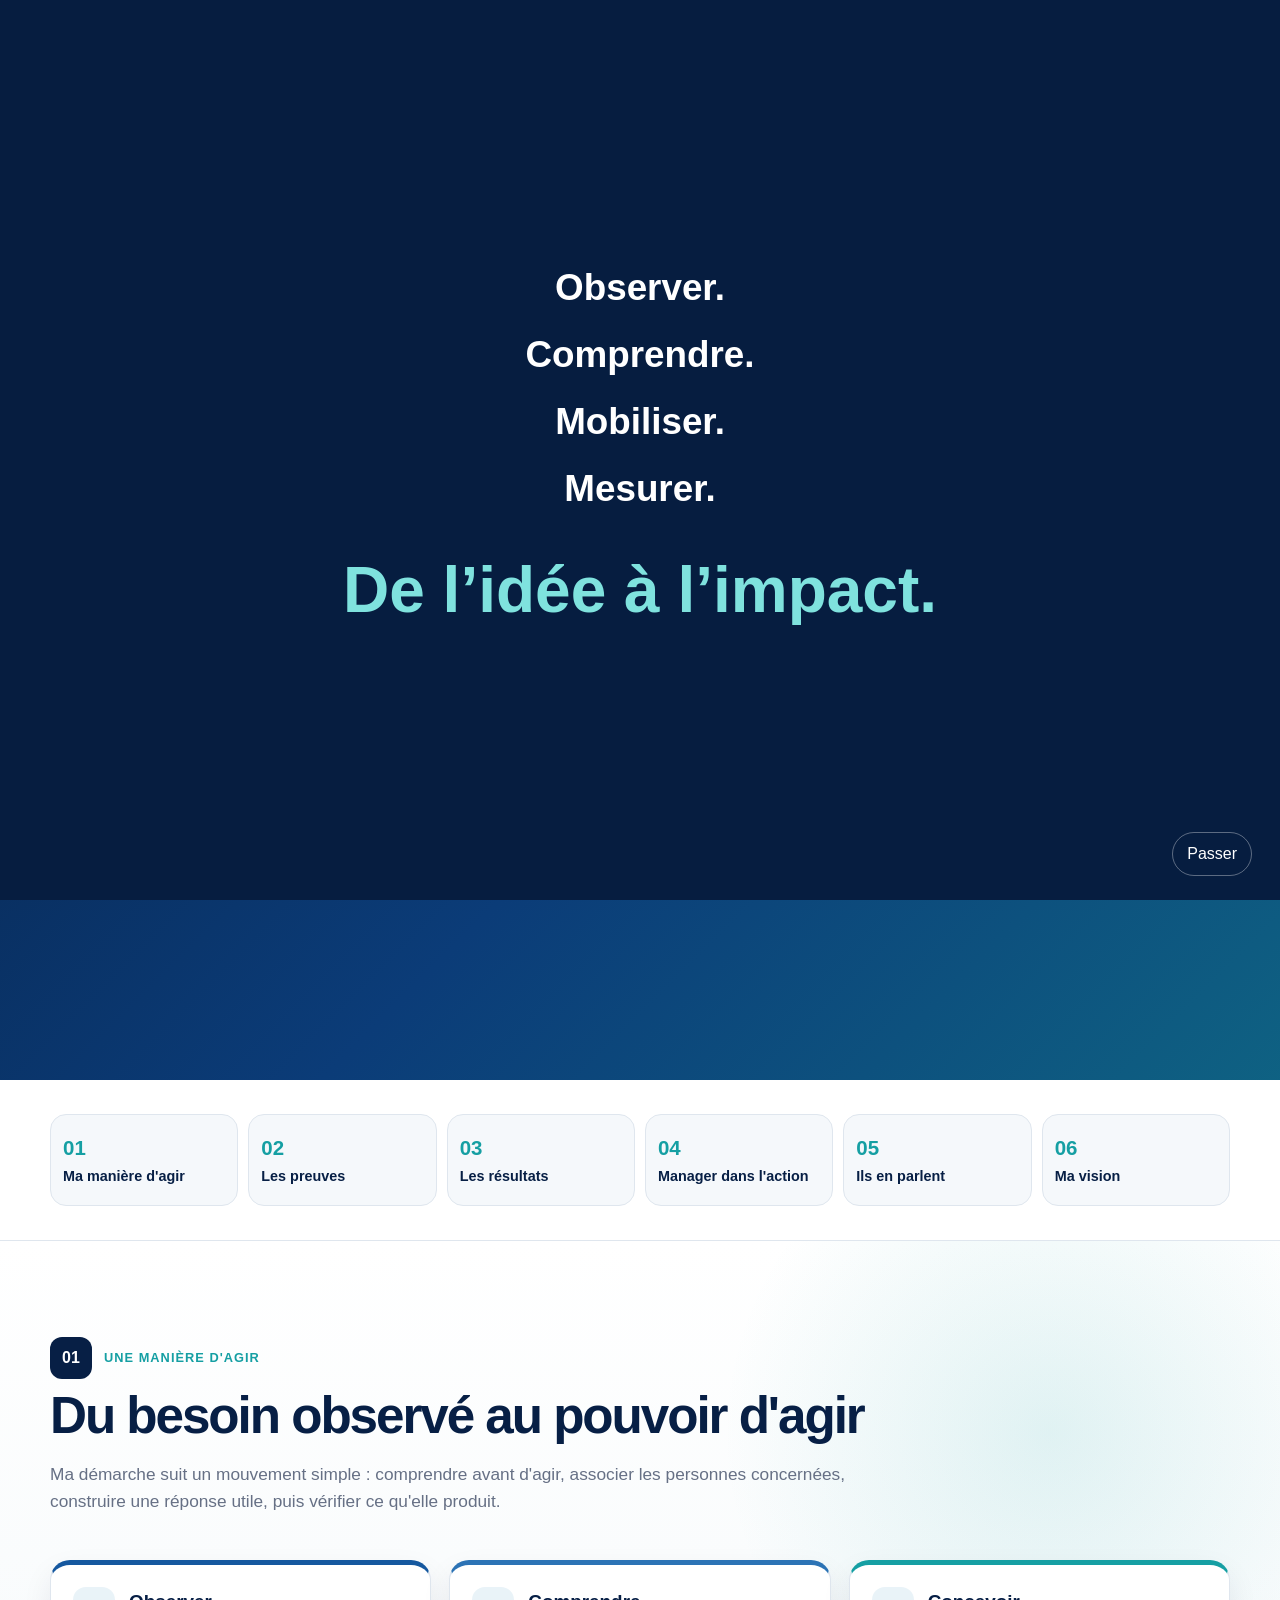
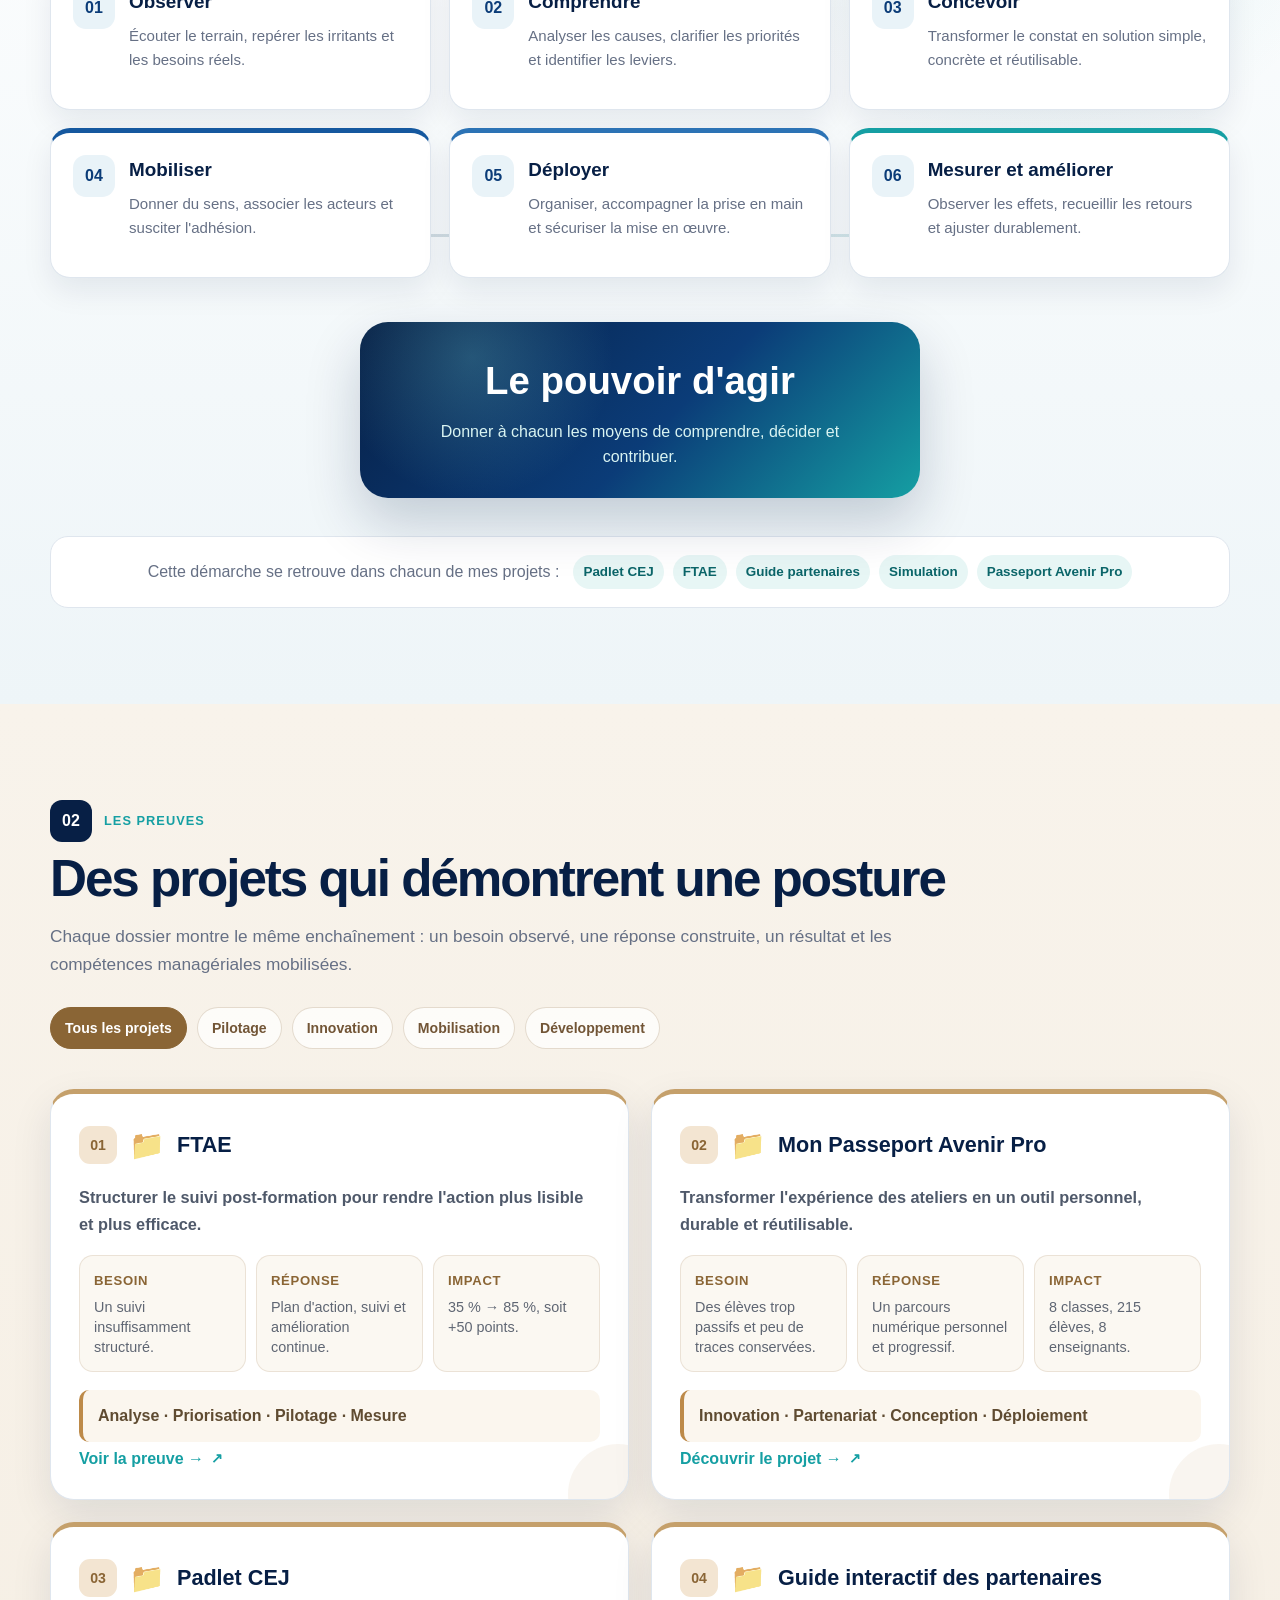
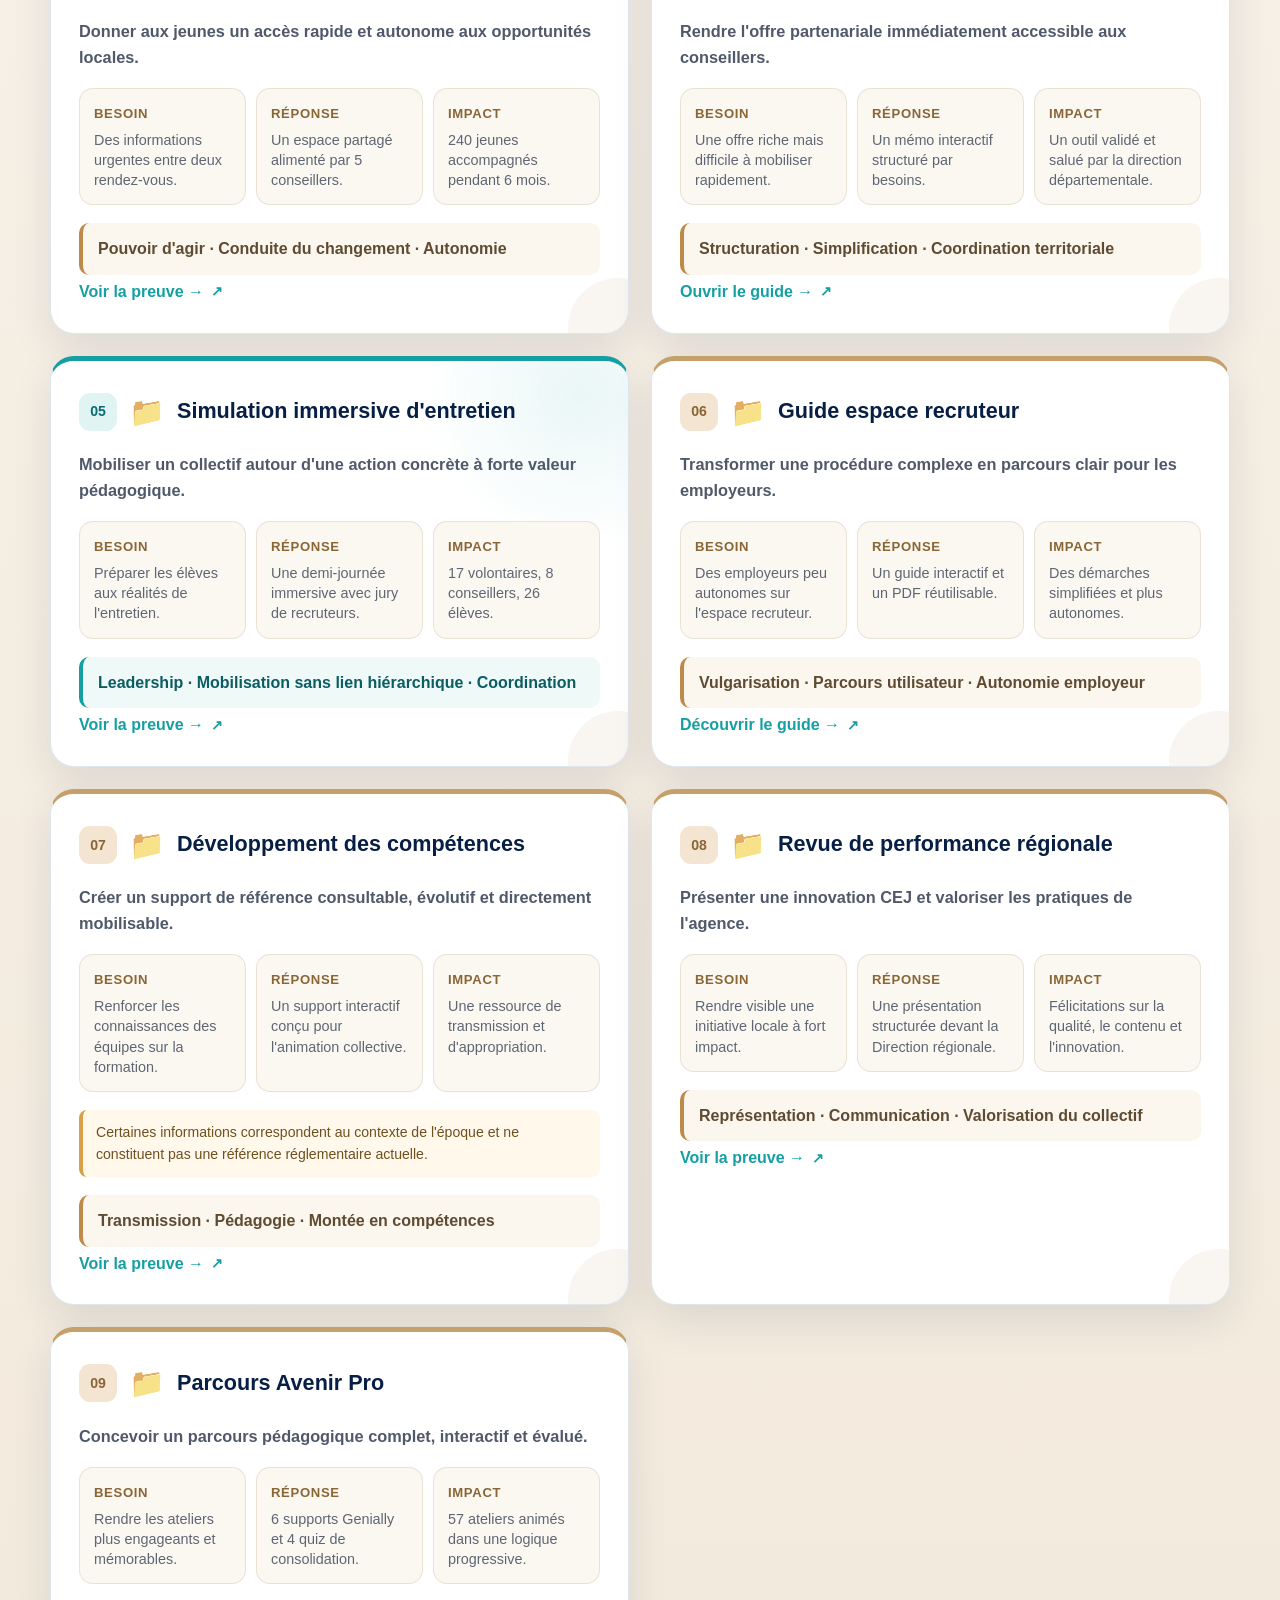
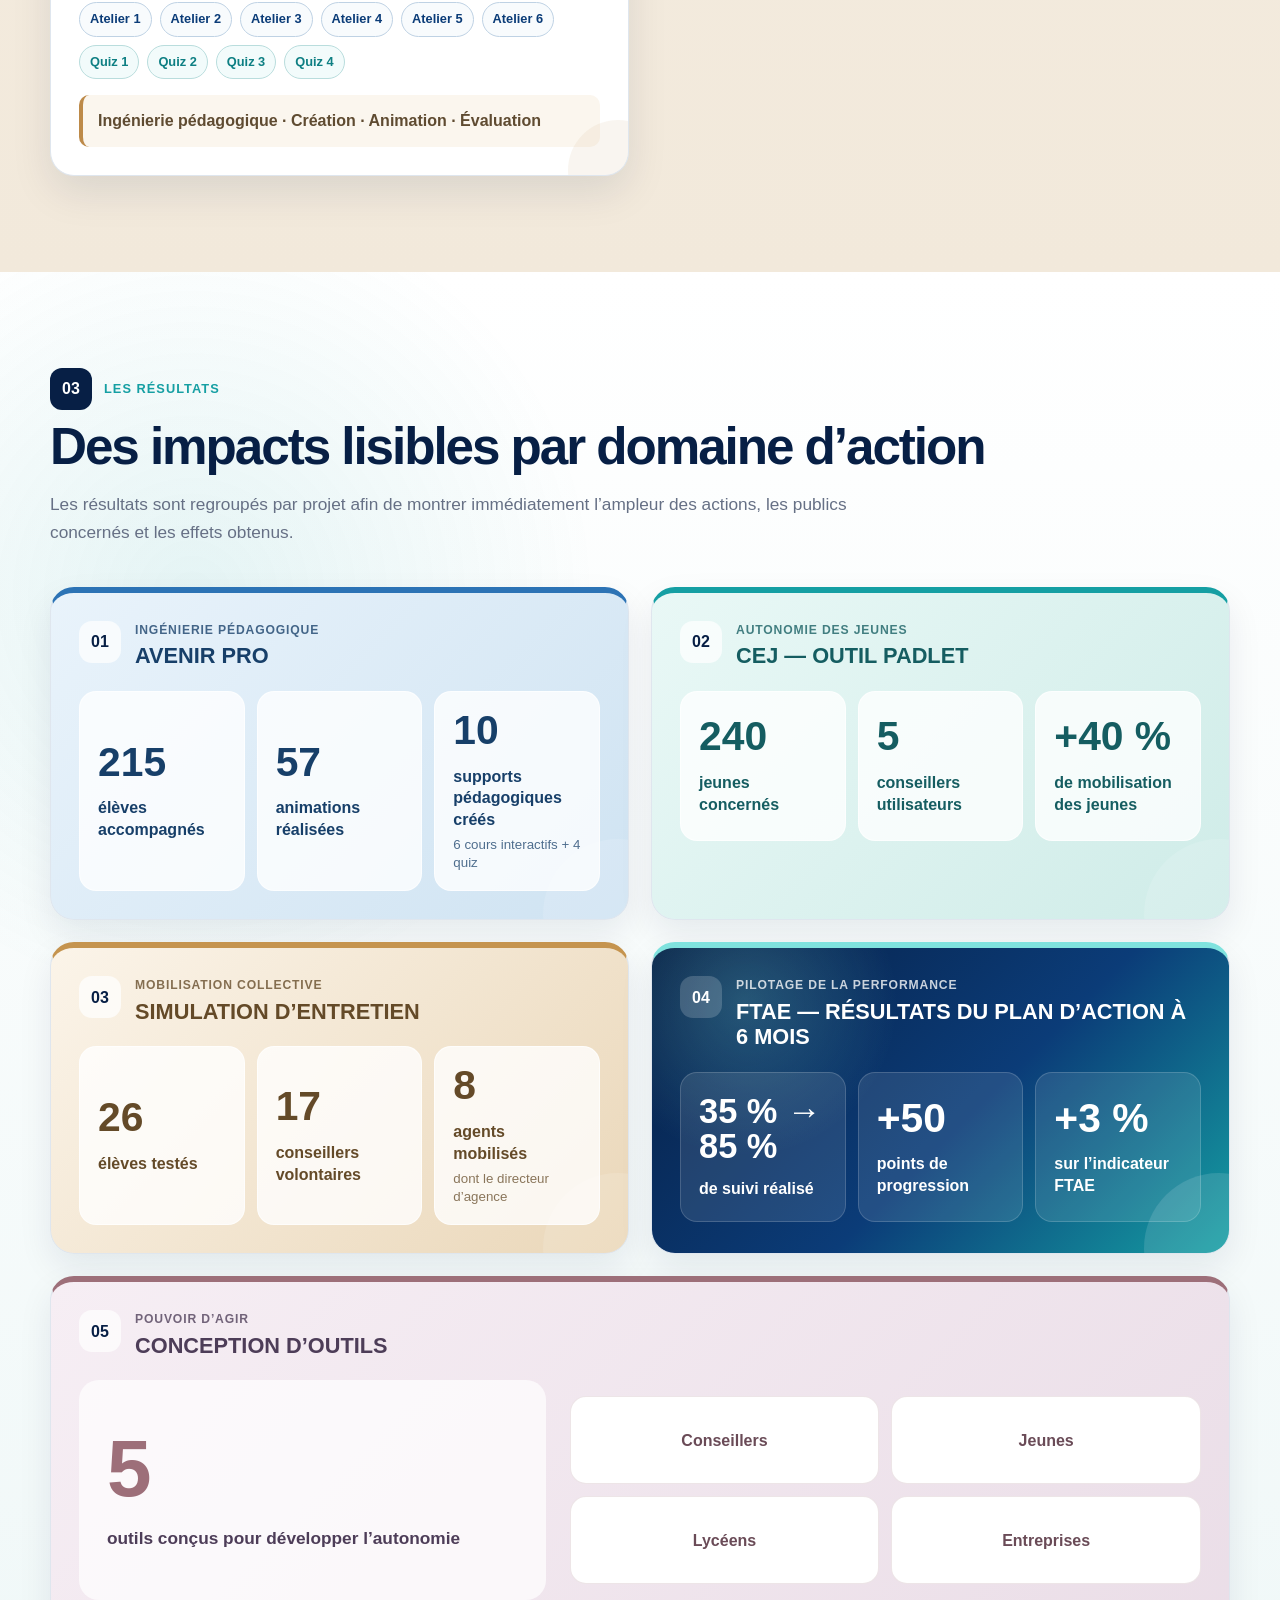
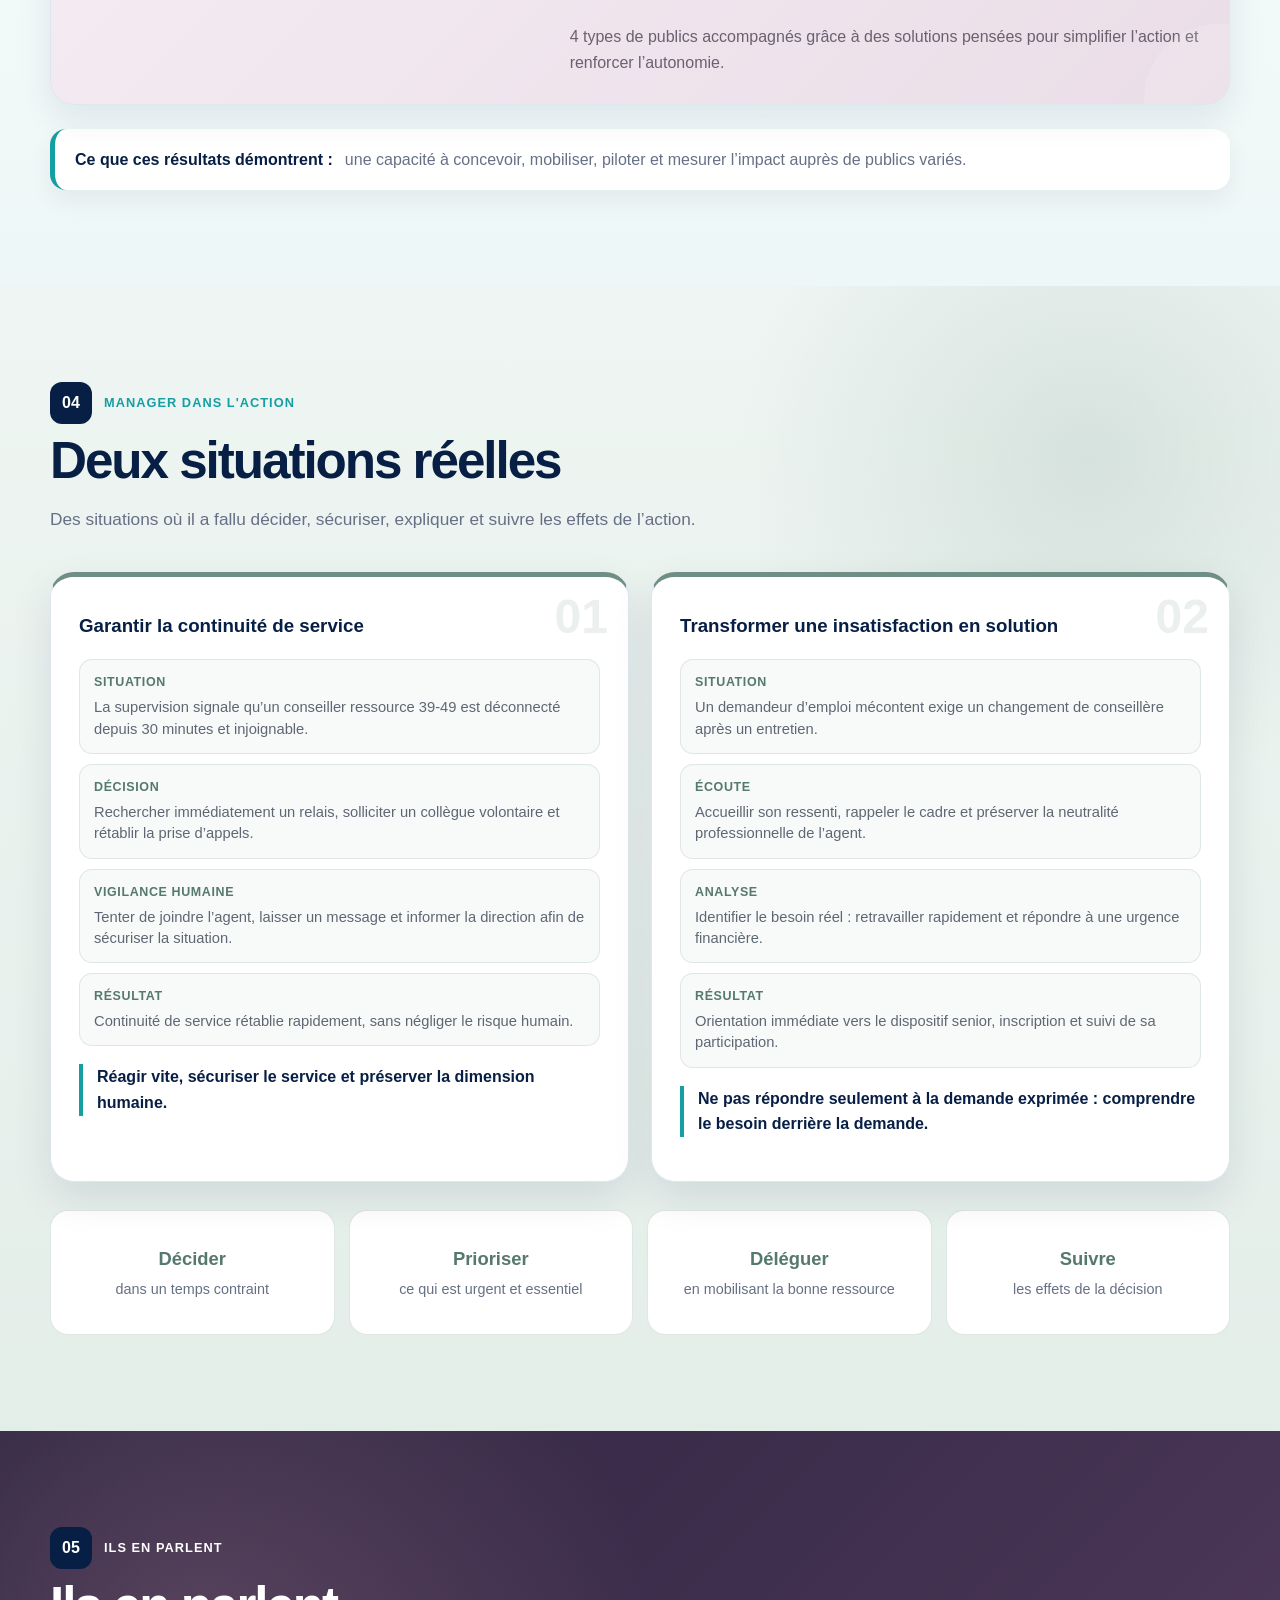
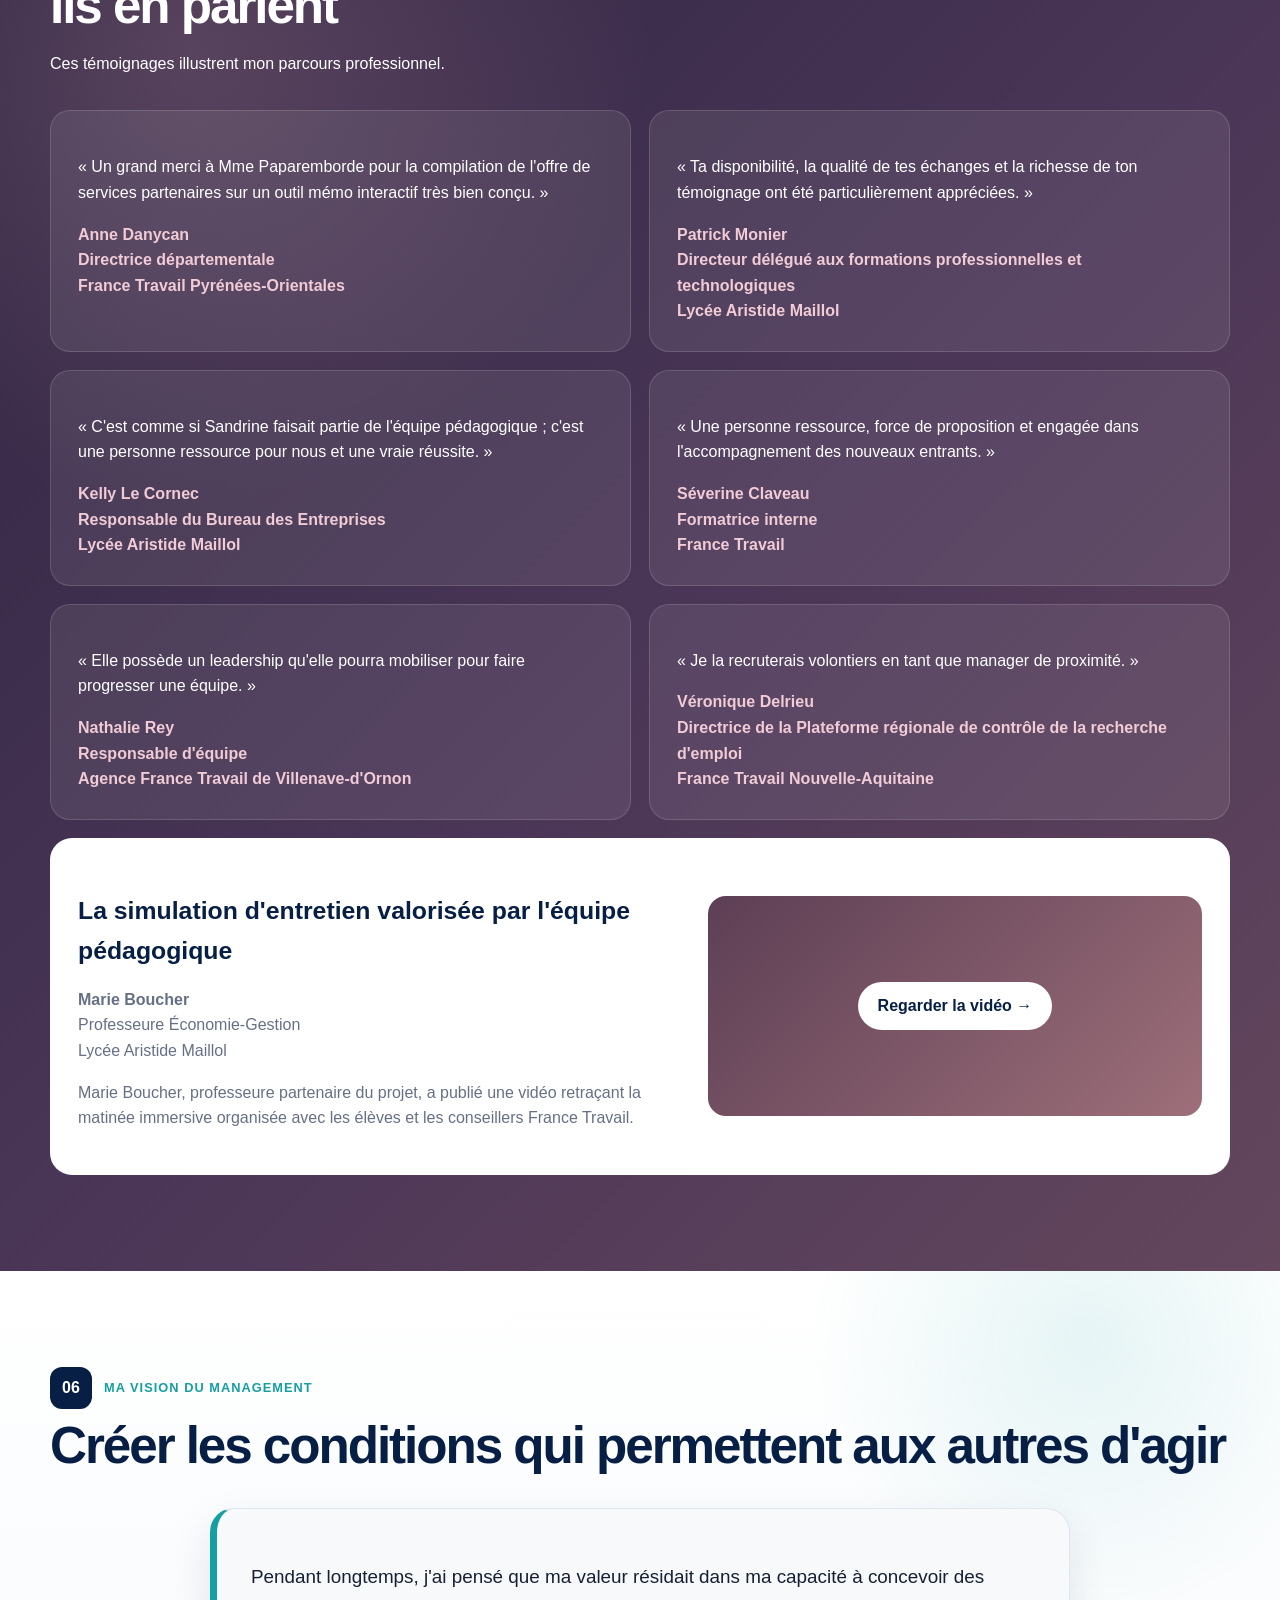
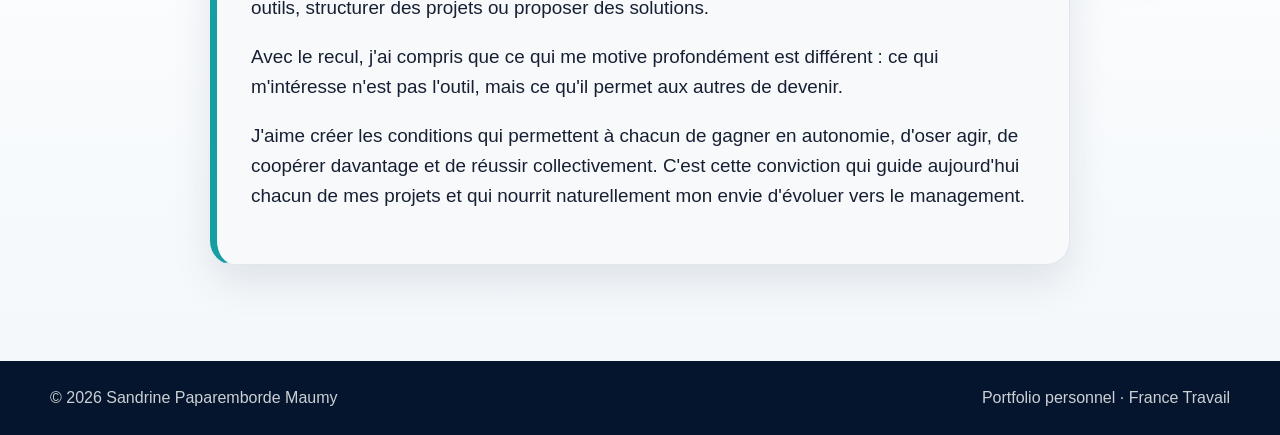
==== commit 3e57f75b: "Add files via upload" ====
--- a/index.html
+++ b/index.html
@@ -1,4 +1,4 @@
-E html>
+<!DOCTYPE html>
 <html lang="fr">
 <head>
   <meta charset="UTF-8">
@@ -32,7 +32,6 @@
           <a href="#resultats">Résultats</a>
           <a href="#management">Management</a>
           <a href="#temoignages">Ils en parlent</a>
-          <a href="#creations">Quand je crée autrement</a>
           <a href="#vision">Ma vision</a>
         </div>
       </div>
@@ -68,8 +67,7 @@
       <a href="#resultats"><strong>03</strong><span>Les résultats</span></a>
       <a href="#management"><strong>04</strong><span>Manager dans l'action</span></a>
       <a href="#temoignages"><strong>05</strong><span>Ils en parlent</span></a>
-      <a href="#creations"><strong>06</strong><span>Quand je crée autrement</span></a>
-      <a href="#vision"><strong>07</strong><span>Ma vision</span></a>
+      <a href="#vision"><strong>06</strong><span>Ma vision</span></a>
     </div>
   </div>
 </section>
@@ -405,35 +403,9 @@
   </div>
 </section>
 
-<section class="creative-section" id="creations">
-  <div class="container reveal">
-    <span class="section-number">06</span><span class="kicker">Quand je crée autrement</span>
-    <h2>Créer autrement</h2>
-    <p class="creative-intro">Créer me permet de déconnecter, de me concentrer autrement et de donner forme à mes idées.</p>
-    <div class="creative-grid">
-      <figure class="creative-card">
-        <img src="creation-fresque.jpg" alt="Fresque murale réalisée par Sandrine" loading="lazy">
-        <figcaption><strong>Fresque murale</strong><span>Imaginer &amp; composer</span></figcaption>
-      </figure>
-      <figure class="creative-card">
-        <img src="creation-librairie.jpg" alt="Librairie miniature réalisée par Sandrine" loading="lazy">
-        <figcaption><strong>Univers miniature</strong><span>Patience &amp; précision</span></figcaption>
-      </figure>
-      <figure class="creative-card">
-        <img src="creation-maquette.jpg" alt="Maquette miniature réalisée par Sandrine" loading="lazy">
-        <figcaption><strong>Maquette</strong><span>Construire &amp; aller au détail</span></figcaption>
-      </figure>
-      <figure class="creative-card">
-        <img src="creation-ours.jpg" alt="Création en briques réalisée par Sandrine" loading="lazy">
-        <figcaption><strong>Création en briques</strong><span>Assembler &amp; concrétiser</span></figcaption>
-      </figure>
-    </div>
-  </div>
-</section>
-
 <section class="vision-section" id="vision">
   <div class="container reveal">
-    <span class="section-number">07</span><span class="kicker">Ma vision du management</span>
+    <span class="section-number">06</span><span class="kicker">Ma vision du management</span>
     <h2>Créer les conditions qui permettent aux autres d'agir</h2>
     <div class="vision">
       <p>Pendant longtemps, j'ai pensé que ma valeur résidait dans ma capacité à concevoir des outils, structurer des projets ou proposer des solutions.</p>
--- a/style-v3-etape4-1.css
+++ b/style-v3-etape4-1.css
@@ -1180,27 +1180,3 @@
   .domain-stats div{min-height:auto}
   .publics{grid-template-columns:1fr}
 }
-/* Correctif final témoignages — fonctions et repères visuels */
-.review-card{border-left:6px solid transparent}
-.review-ft{border-left-color:#5ca8ff}
-.review-partner{border-left-color:#55d6a4}
-.review-card footer{line-height:1.45}
-.review-card footer strong{color:#fff}
-.review-ft footer{color:#8fc5ff}
-.review-partner footer{color:#7ee0b5}
-.video-card.review-partner{border-left:6px solid #55d6a4}
-.video-role{margin:10px 0 16px!important;color:#2e7d63!important;line-height:1.45}
-
-
-/* ===== Quand je crée autrement ===== */
-.creative-section{background:#f5f8fb}
-.creative-section h2{margin-bottom:10px}
-.creative-intro{max-width:780px;margin:0 0 30px;color:var(--muted);font-size:1.08rem}
-.creative-grid{display:grid;grid-template-columns:repeat(4,minmax(0,1fr));gap:18px}
-.creative-card{margin:0;background:#fff;border-radius:18px;overflow:hidden;box-shadow:0 14px 34px rgba(7,31,68,.10);border:1px solid rgba(7,31,68,.08)}
-.creative-card img{display:block;width:100%;height:290px;object-fit:cover}
-.creative-card figcaption{padding:16px 17px 18px;display:flex;flex-direction:column;gap:4px}
-.creative-card figcaption strong{color:var(--blue);font-size:1rem}
-.creative-card figcaption span{color:var(--muted);font-size:.9rem}
-@media(max-width:980px){.creative-grid{grid-template-columns:repeat(2,minmax(0,1fr))}}
-@media(max-width:560px){.creative-grid{grid-template-columns:1fr}.creative-card img{height:330px}.creative-intro{font-size:1rem}}
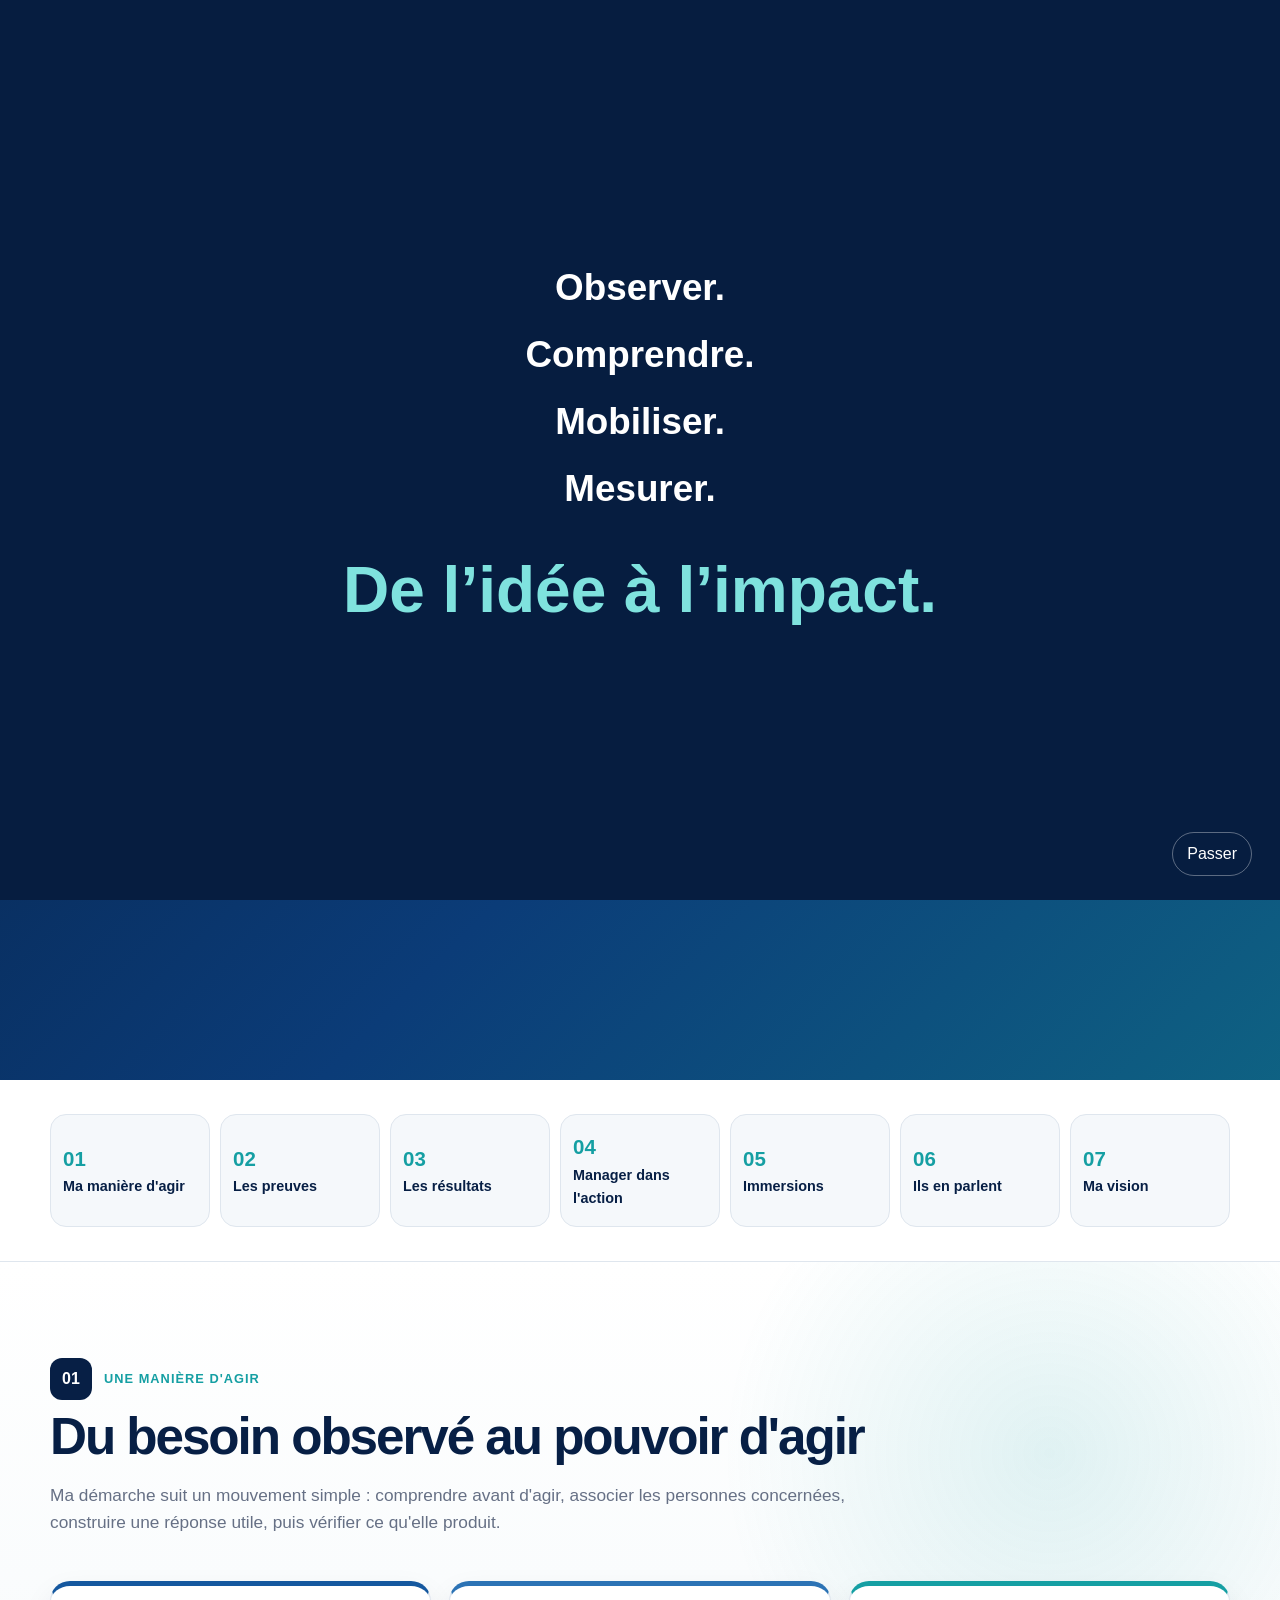
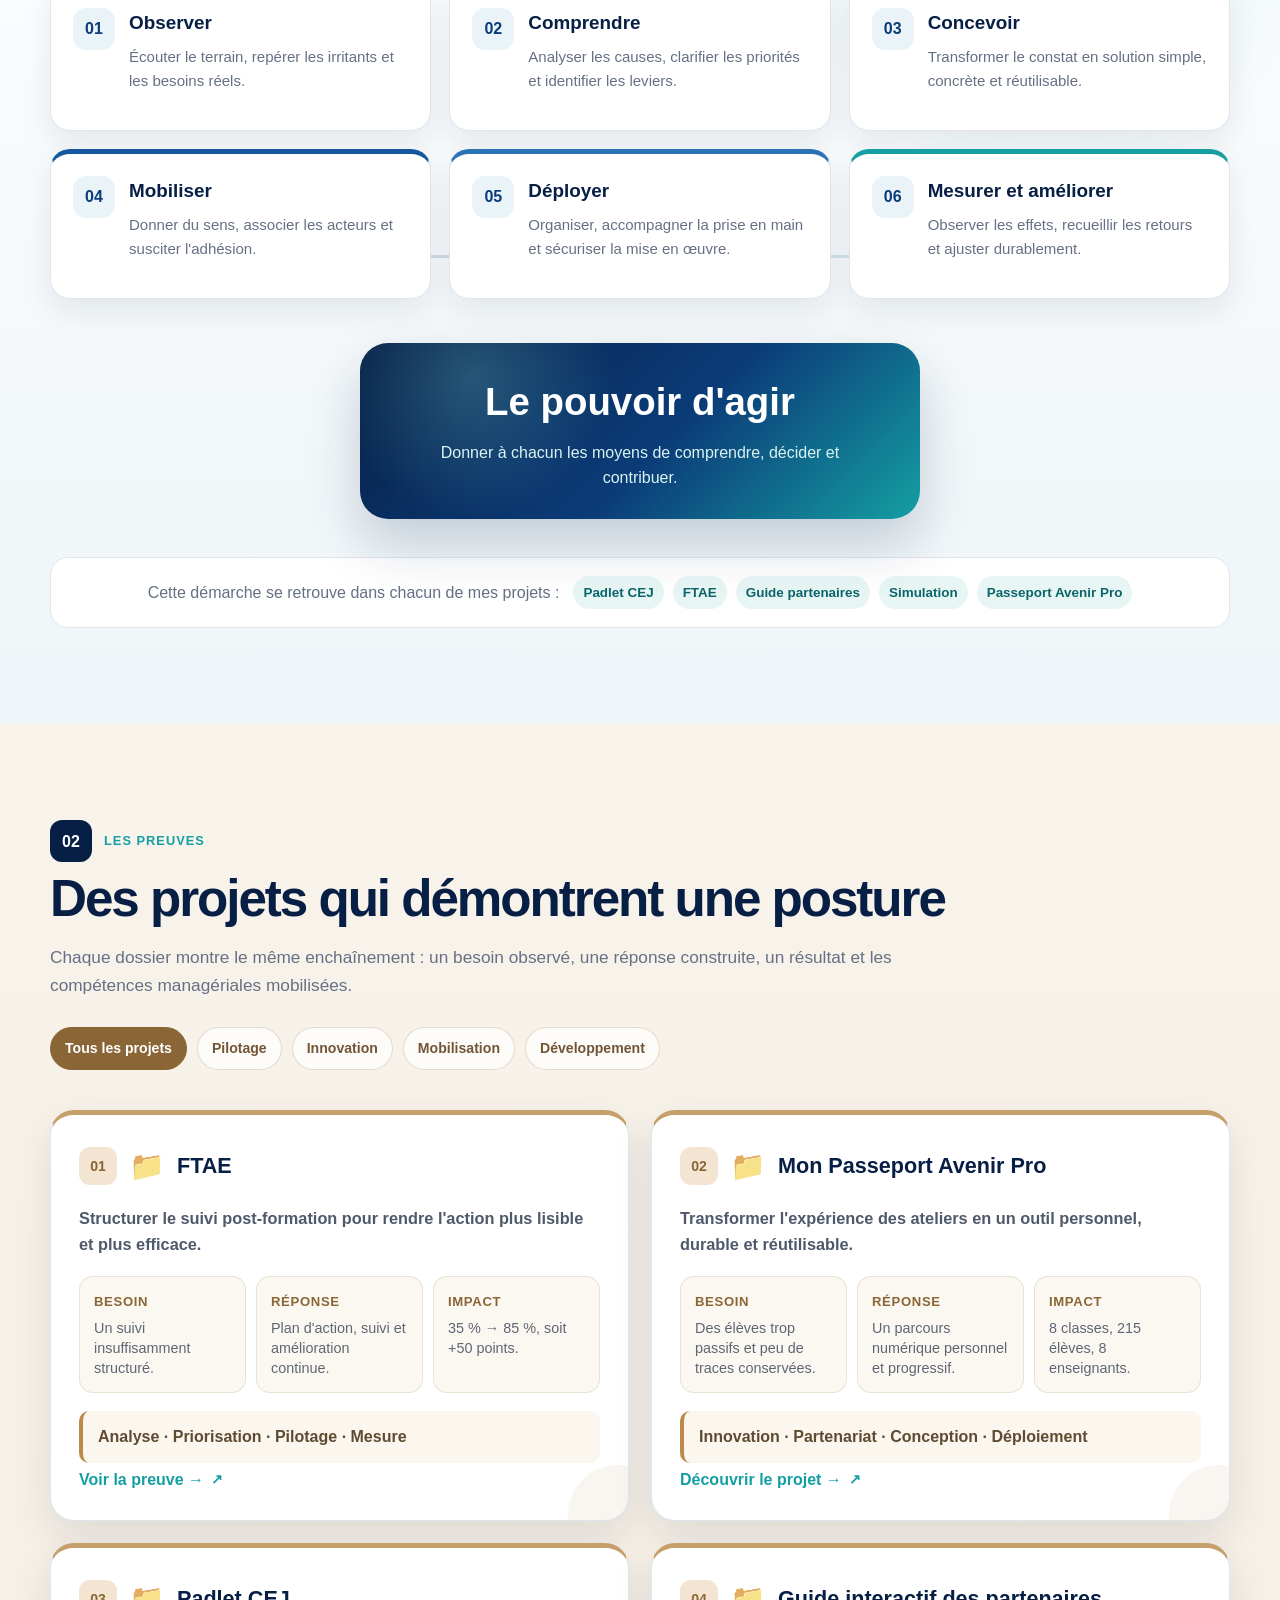
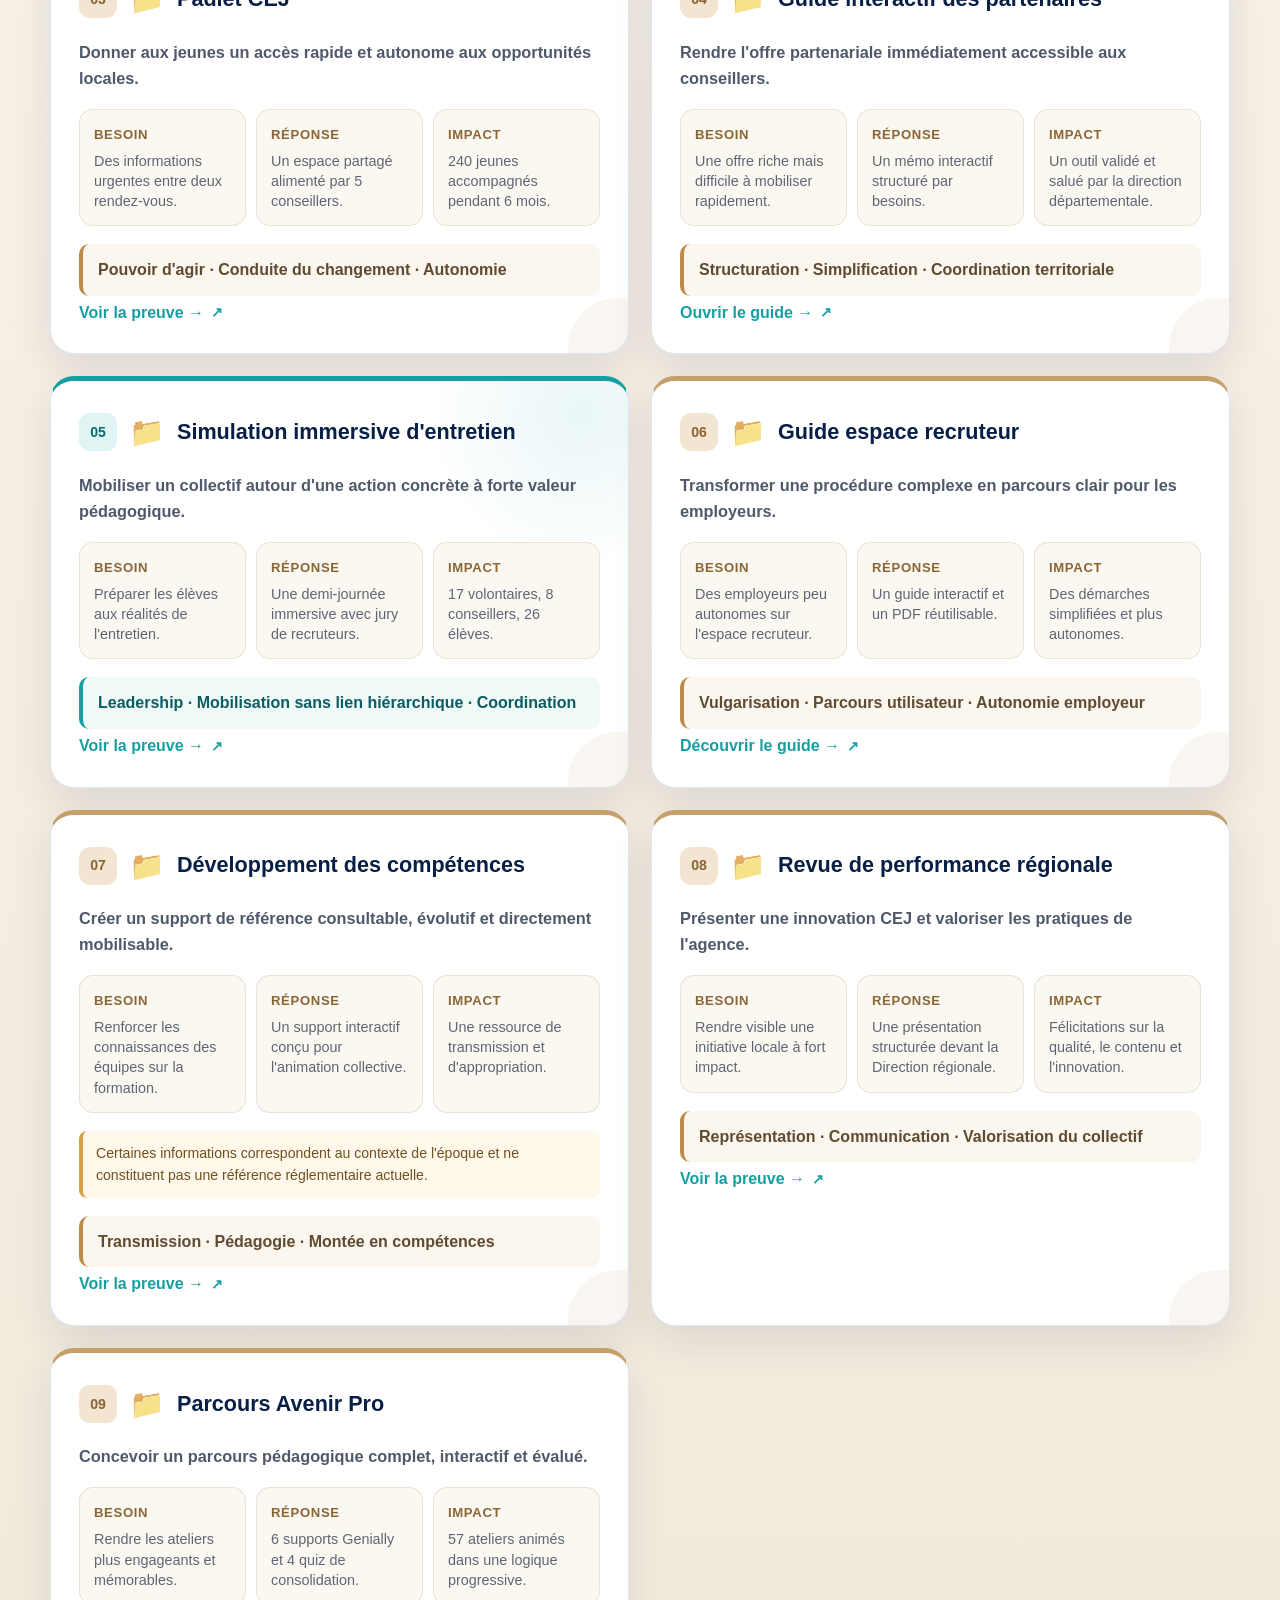
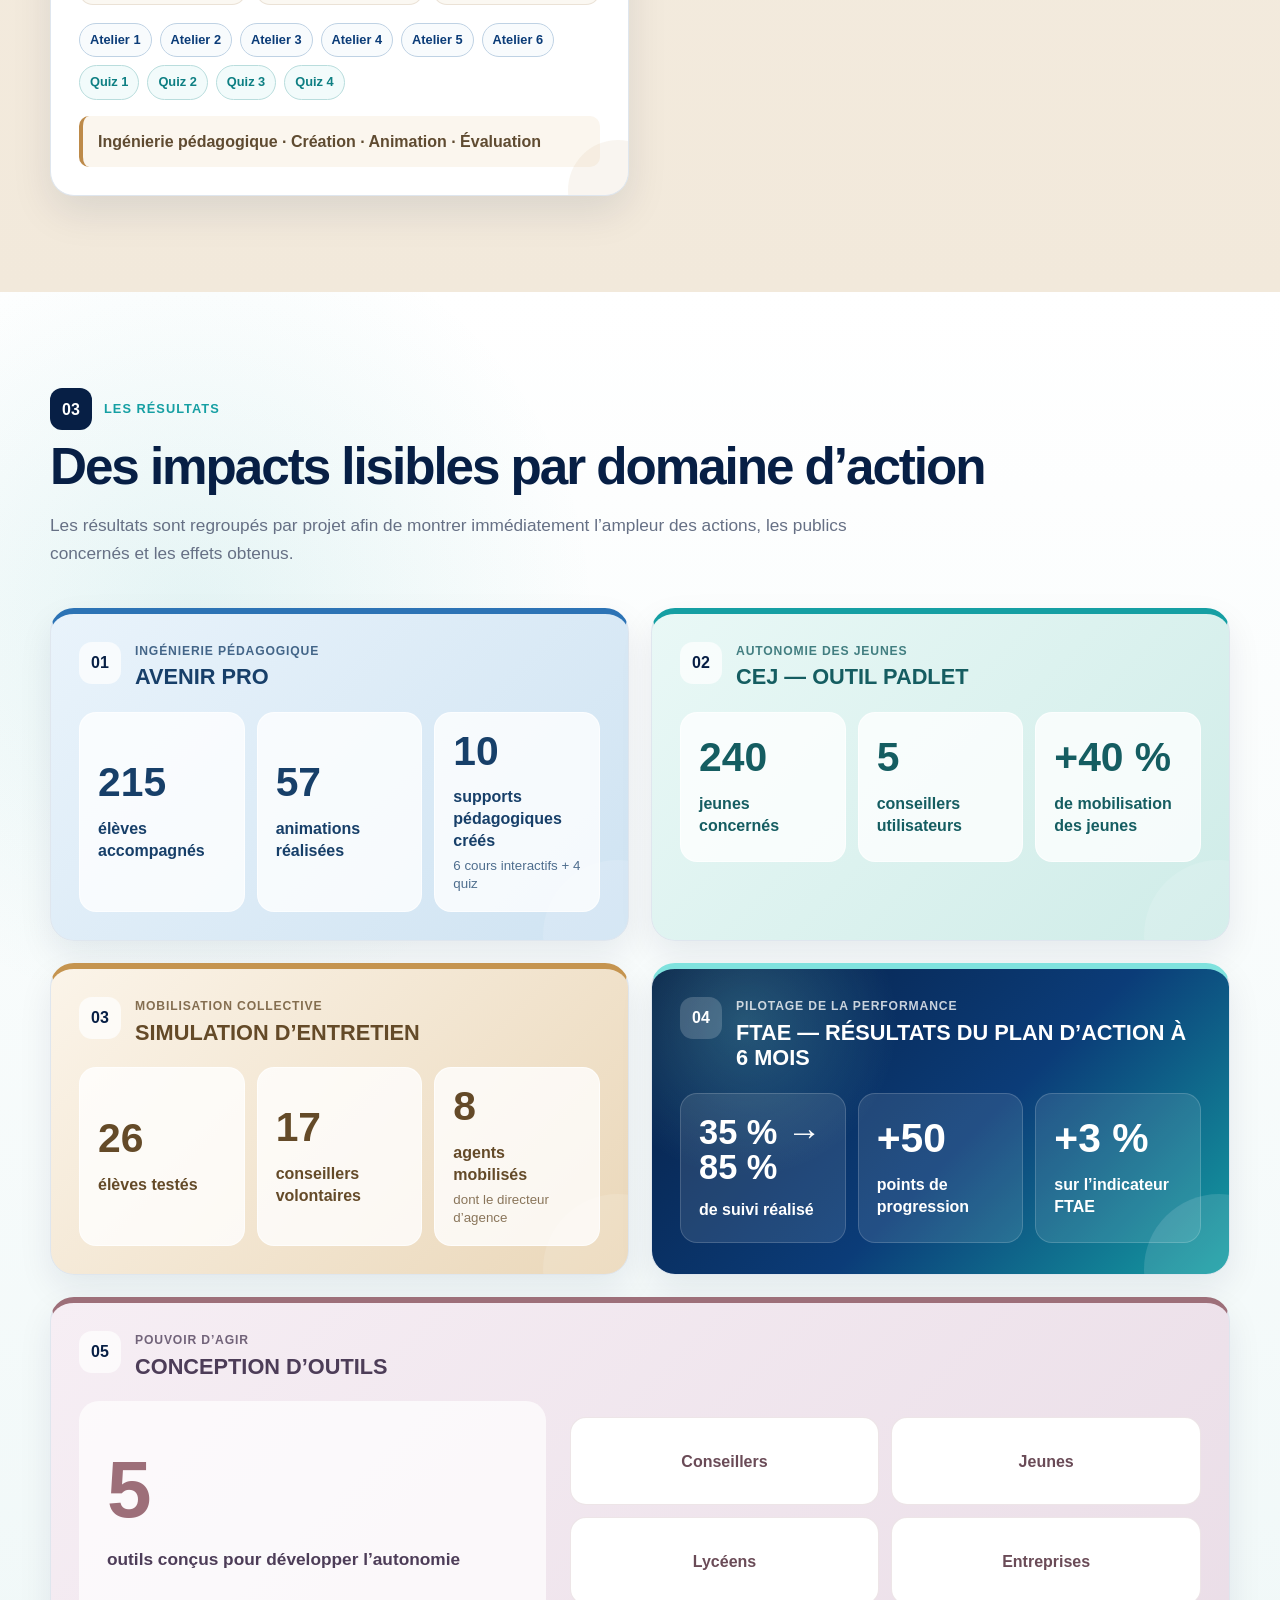
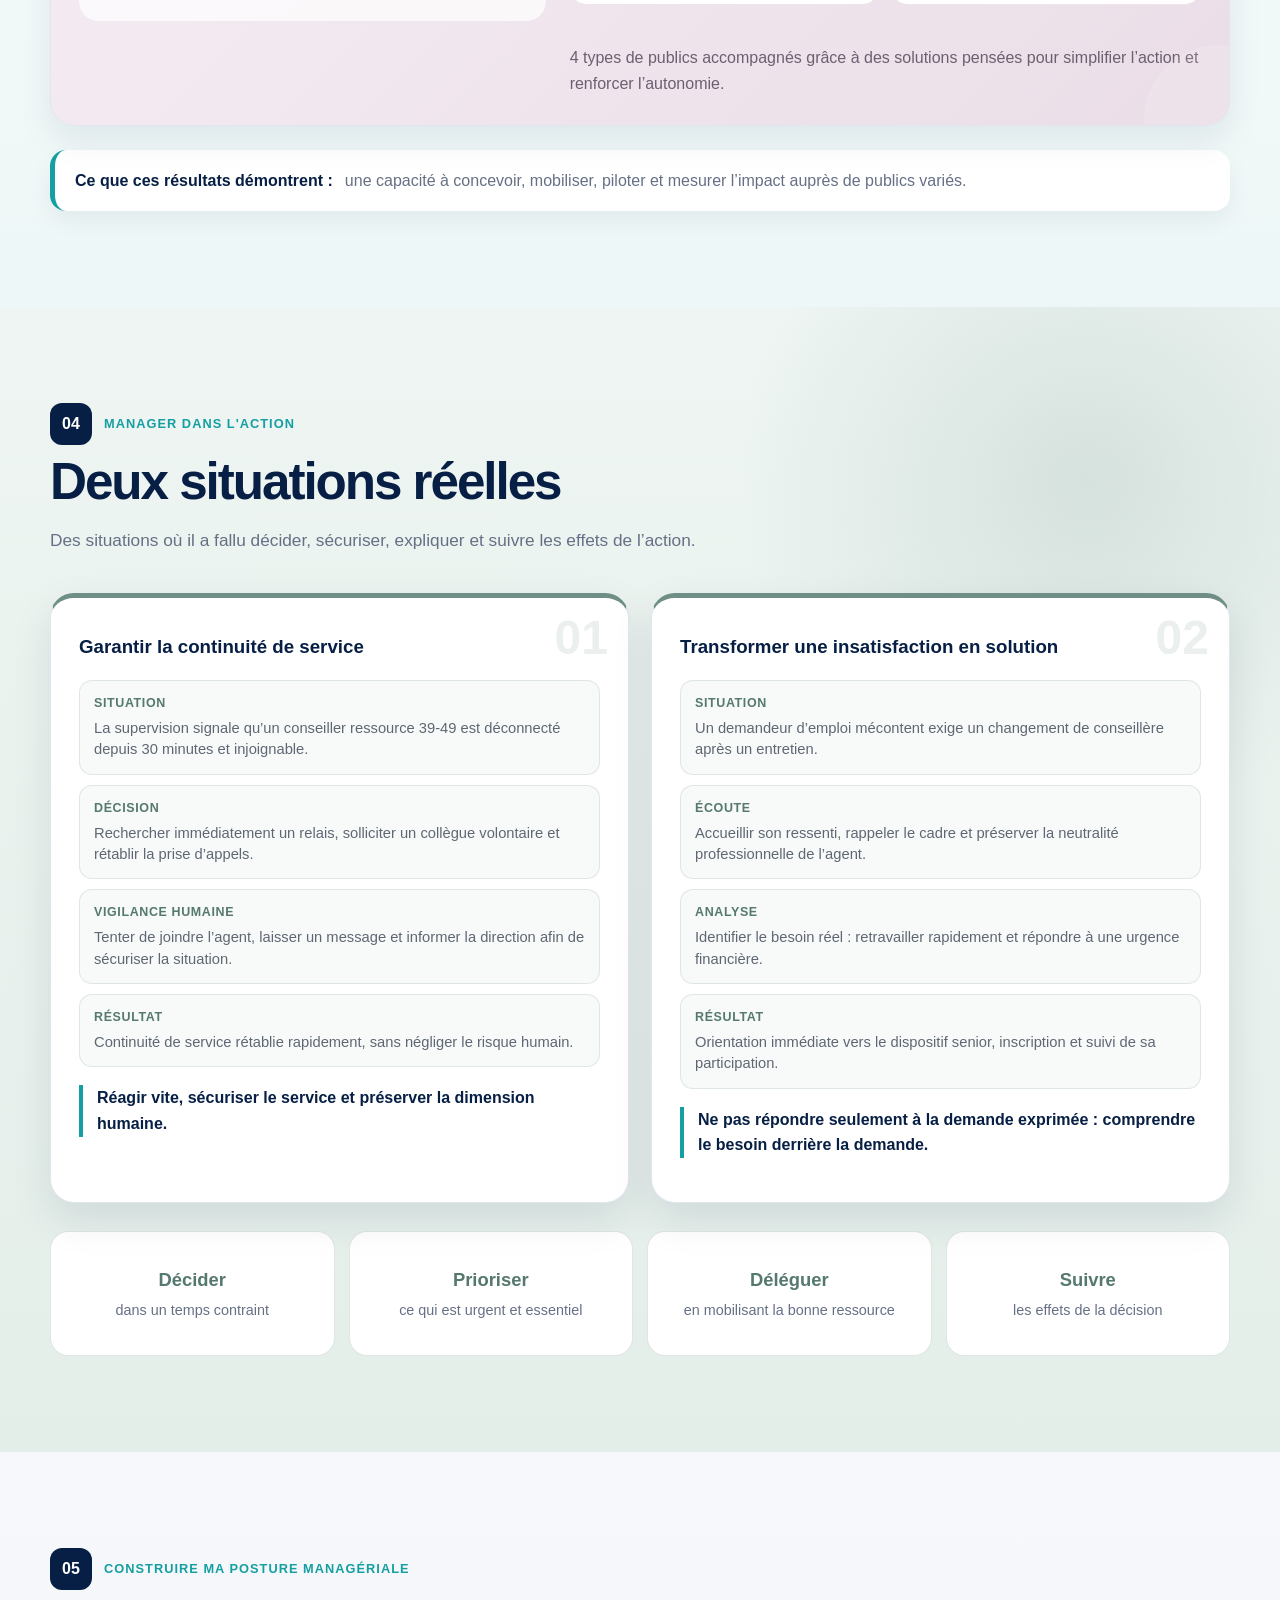
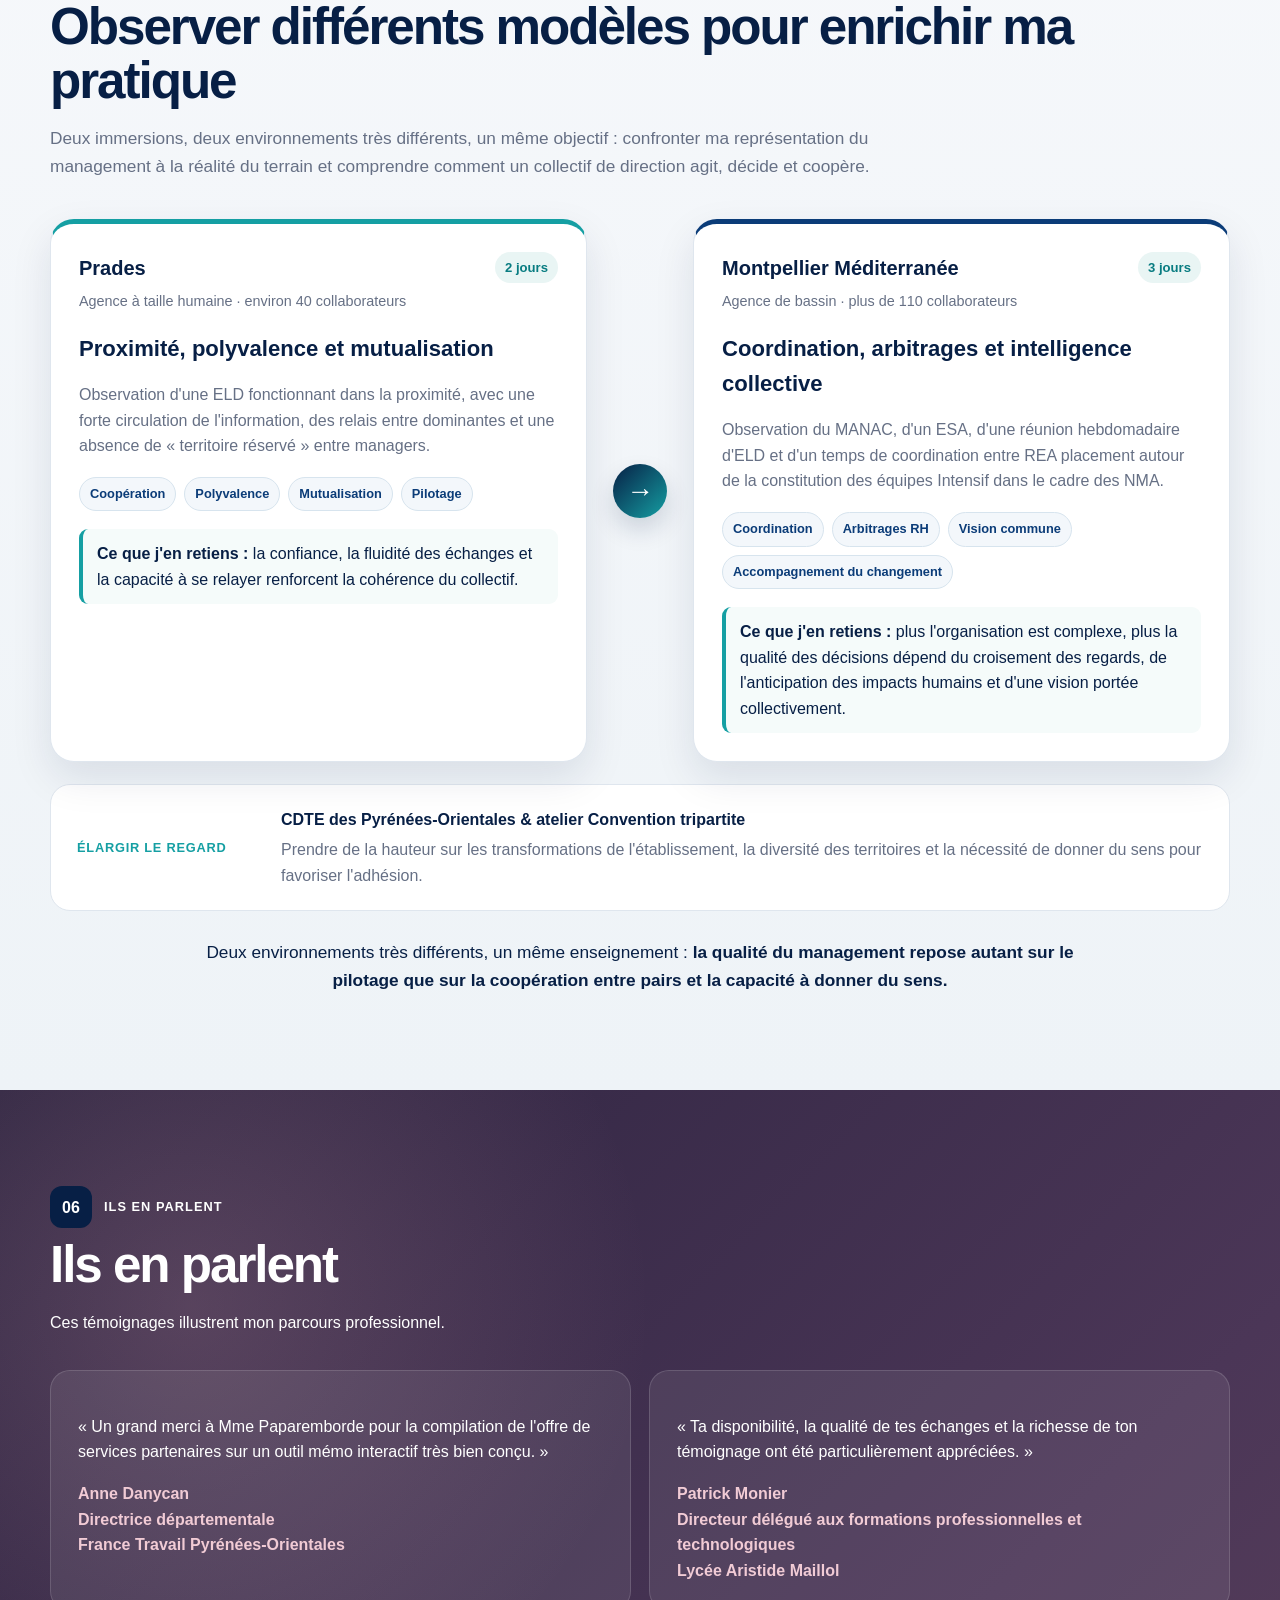
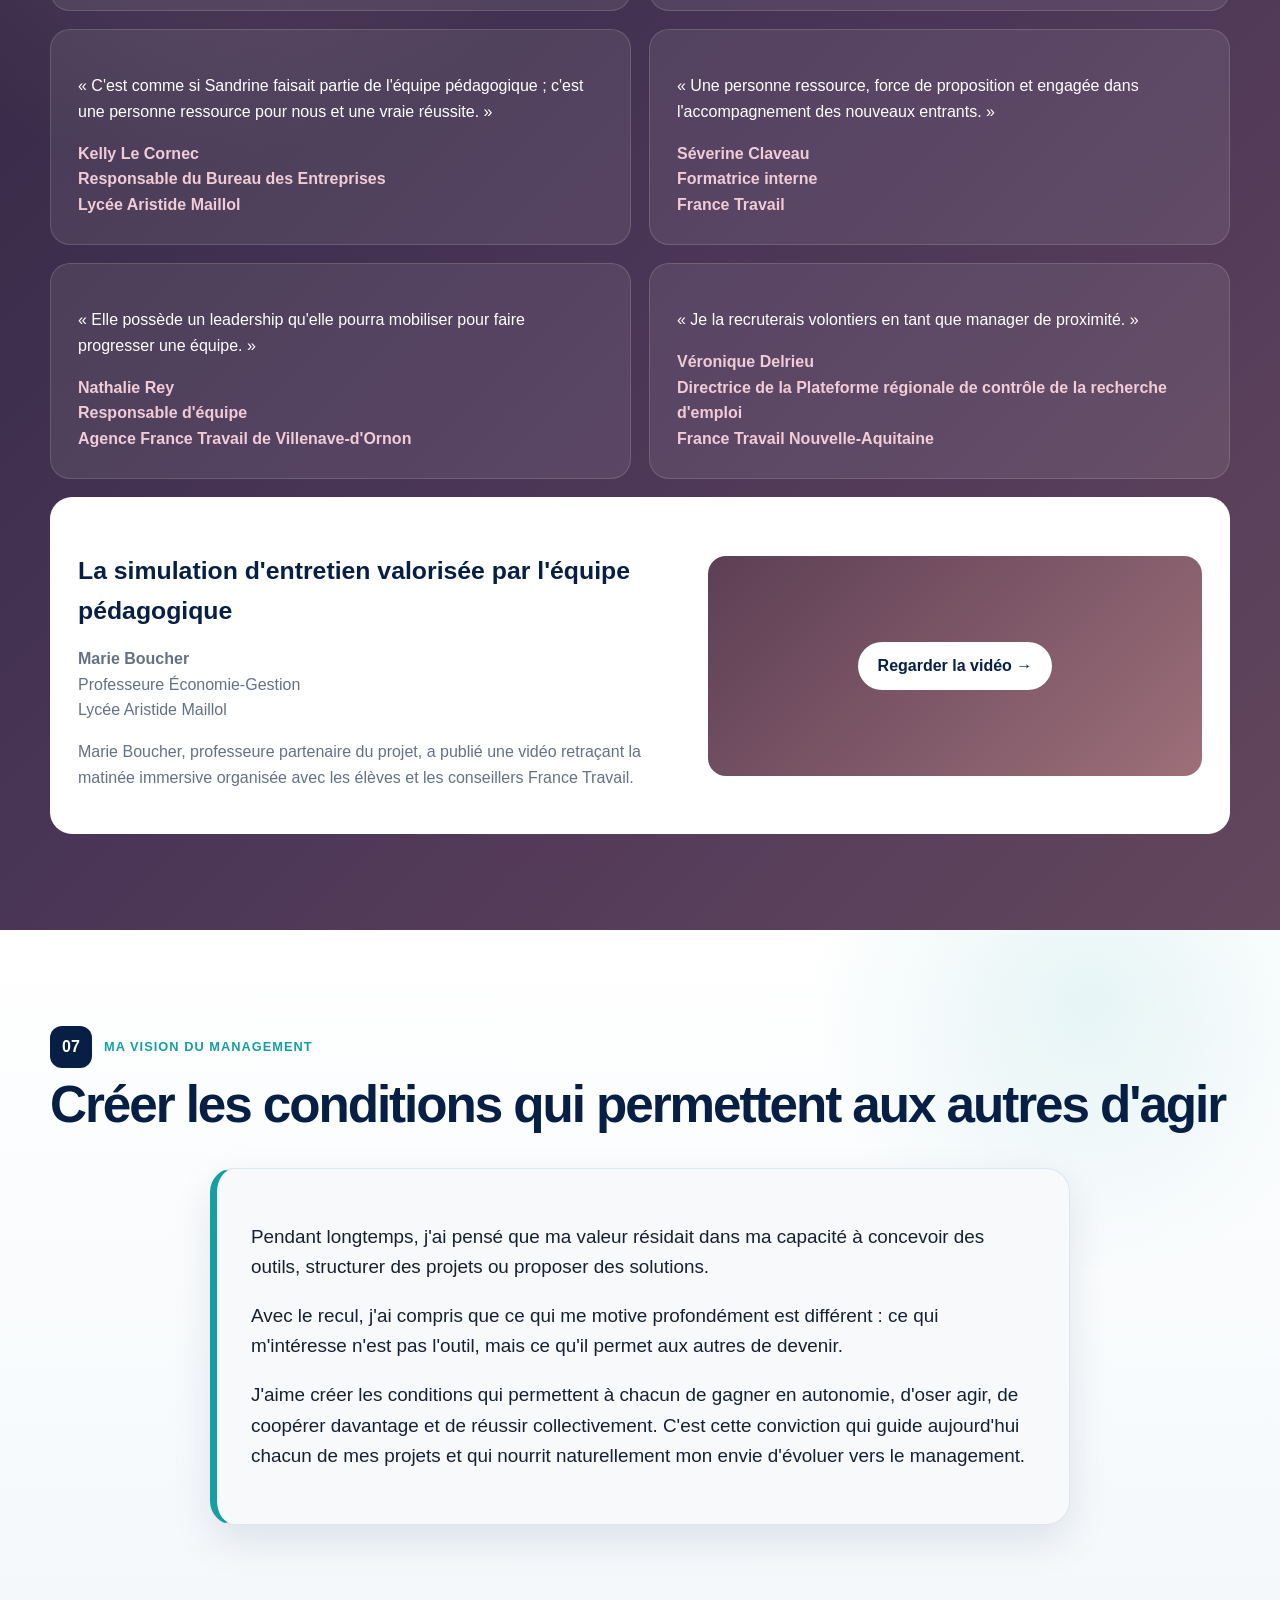
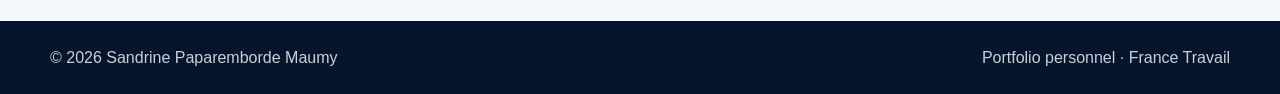
==== commit 98c85c7e: "Add files via upload" ====
--- a/index.html
+++ b/index.html
@@ -31,6 +31,7 @@
           <a href="#preuves">Les preuves</a>
           <a href="#resultats">Résultats</a>
           <a href="#management">Management</a>
+          <a href="#immersions">Immersions</a>
           <a href="#temoignages">Ils en parlent</a>
           <a href="#vision">Ma vision</a>
         </div>
@@ -66,8 +67,9 @@
       <a href="#preuves"><strong>02</strong><span>Les preuves</span></a>
       <a href="#resultats"><strong>03</strong><span>Les résultats</span></a>
       <a href="#management"><strong>04</strong><span>Manager dans l'action</span></a>
-      <a href="#temoignages"><strong>05</strong><span>Ils en parlent</span></a>
-      <a href="#vision"><strong>06</strong><span>Ma vision</span></a>
+      <a href="#immersions"><strong>05</strong><span>Immersions</span></a>
+      <a href="#temoignages"><strong>06</strong><span>Ils en parlent</span></a>
+      <a href="#vision"><strong>07</strong><span>Ma vision</span></a>
     </div>
   </div>
 </section>
@@ -383,9 +385,59 @@
   </div>
 </section>
 
+<section class="immersions-section" id="immersions">
+  <div class="container reveal">
+    <span class="section-number">05</span><span class="kicker">Construire ma posture managériale</span>
+    <h2>Observer différents modèles pour enrichir ma pratique</h2>
+    <p class="intro">Deux immersions, deux environnements très différents, un même objectif : confronter ma représentation du management à la réalité du terrain et comprendre comment un collectif de direction agit, décide et coopère.</p>
+
+    <div class="immersion-timeline">
+      <article class="immersion-card">
+        <div class="immersion-head">
+          <span class="immersion-place">Prades</span>
+          <span class="immersion-duration">2 jours</span>
+        </div>
+        <p class="immersion-context">Agence à taille humaine · environ 40 collaborateurs</p>
+        <h3>Proximité, polyvalence et mutualisation</h3>
+        <p>Observation d'une ELD fonctionnant dans la proximité, avec une forte circulation de l'information, des relais entre dominantes et une absence de « territoire réservé » entre managers.</p>
+        <div class="immersion-tags">
+          <span>Coopération</span><span>Polyvalence</span><span>Mutualisation</span><span>Pilotage</span>
+        </div>
+        <p class="immersion-lesson"><strong>Ce que j'en retiens :</strong> la confiance, la fluidité des échanges et la capacité à se relayer renforcent la cohérence du collectif.</p>
+      </article>
+
+      <div class="immersion-link" aria-hidden="true"><span>→</span></div>
+
+      <article class="immersion-card immersion-card--large">
+        <div class="immersion-head">
+          <span class="immersion-place">Montpellier Méditerranée</span>
+          <span class="immersion-duration">3 jours</span>
+        </div>
+        <p class="immersion-context">Agence de bassin · plus de 110 collaborateurs</p>
+        <h3>Coordination, arbitrages et intelligence collective</h3>
+        <p>Observation du MANAC, d'un ESA, d'une réunion hebdomadaire d'ELD et d'un temps de coordination entre REA placement autour de la constitution des équipes Intensif dans le cadre des NMA.</p>
+        <div class="immersion-tags">
+          <span>Coordination</span><span>Arbitrages RH</span><span>Vision commune</span><span>Accompagnement du changement</span>
+        </div>
+        <p class="immersion-lesson"><strong>Ce que j'en retiens :</strong> plus l'organisation est complexe, plus la qualité des décisions dépend du croisement des regards, de l'anticipation des impacts humains et d'une vision portée collectivement.</p>
+      </article>
+    </div>
+
+    <div class="immersion-wide-view">
+      <span class="wide-label">Élargir le regard</span>
+      <div>
+        <strong>CDTE des Pyrénées-Orientales & atelier Convention tripartite</strong>
+        <p>Prendre de la hauteur sur les transformations de l'établissement, la diversité des territoires et la nécessité de donner du sens pour favoriser l'adhésion.</p>
+      </div>
+    </div>
+
+    <p class="immersion-synthesis">Deux environnements très différents, un même enseignement : <strong>la qualité du management repose autant sur le pilotage que sur la coopération entre pairs et la capacité à donner du sens.</strong></p>
+  </div>
+</section>
+
 <section class="reviews-section" id="temoignages">
   <div class="container reveal">
-    <span class="section-number">05</span><span class="kicker">Ils en parlent</span>
+    <span class="section-number">06</span><span class="kicker">Ils en parlent</span>
     <h2>Ils en parlent</h2>
     <p class="reviews-intro">Ces témoignages illustrent mon parcours professionnel.</p>
     <div class="quote-grid">
@@ -405,7 +457,7 @@
 
 <section class="vision-section" id="vision">
   <div class="container reveal">
-    <span class="section-number">06</span><span class="kicker">Ma vision du management</span>
+    <span class="section-number">07</span><span class="kicker">Ma vision du management</span>
     <h2>Créer les conditions qui permettent aux autres d'agir</h2>
     <div class="vision">
       <p>Pendant longtemps, j'ai pensé que ma valeur résidait dans ma capacité à concevoir des outils, structurer des projets ou proposer des solutions.</p>
--- a/style-v3-etape4-1.css
+++ b/style-v3-etape4-1.css
@@ -257,7 +257,7 @@
 }
 .roadmap{
   display:grid;
-  grid-template-columns:repeat(6,1fr);
+  grid-template-columns:repeat(7,1fr);
   gap:10px;
 }
 .roadmap a{
@@ -1180,3 +1180,50 @@
   .domain-stats div{min-height:auto}
   .publics{grid-template-columns:1fr}
 }
+
+
+/* ===== Section Immersions managériales ===== */
+.immersions-section{
+  background:linear-gradient(180deg,#f6f8fb 0%,#eef3f7 100%);
+}
+.immersion-timeline{
+  display:grid;
+  grid-template-columns:1fr 70px 1fr;
+  gap:18px;
+  align-items:stretch;
+  margin-top:38px;
+}
+.immersion-card{
+  background:#fff;
+  border:1px solid var(--line);
+  border-radius:var(--radius);
+  padding:28px;
+  box-shadow:var(--shadow);
+  border-top:5px solid var(--teal);
+}
+.immersion-card--large{border-top-color:var(--blue)}
+.immersion-head{display:flex;justify-content:space-between;align-items:center;gap:14px;margin-bottom:6px}
+.immersion-place{font-size:1.25rem;font-weight:900;color:var(--navy)}
+.immersion-duration{background:#e9f5f4;color:#087c81;padding:5px 10px;border-radius:999px;font-weight:850;font-size:.82rem;white-space:nowrap}
+.immersion-context{color:var(--muted);font-size:.9rem;margin:0 0 18px}
+.immersion-card h3{color:var(--navy);font-size:1.38rem;margin:0 0 12px}
+.immersion-card p{color:var(--muted)}
+.immersion-tags{display:flex;flex-wrap:wrap;gap:8px;margin:18px 0}
+.immersion-tags span{padding:6px 10px;border-radius:999px;background:#f3f7fb;border:1px solid #d7e4ee;color:var(--blue);font-size:.8rem;font-weight:800}
+.immersion-lesson{border-left:4px solid var(--teal);padding:12px 14px;background:#f5fbfa;border-radius:9px;color:var(--navy)!important;margin-bottom:0}
+.immersion-link{display:grid;place-items:center}
+.immersion-link span{display:grid;place-items:center;width:54px;height:54px;border-radius:50%;background:linear-gradient(135deg,var(--navy),var(--teal));color:#fff;font-size:1.7rem;font-weight:900;box-shadow:0 12px 25px rgba(7,31,69,.16)}
+.immersion-wide-view{display:grid;grid-template-columns:180px 1fr;gap:24px;align-items:center;margin-top:22px;padding:22px 26px;background:#fff;border:1px solid var(--line);border-radius:20px}
+.wide-label{font-weight:900;color:var(--teal);text-transform:uppercase;letter-spacing:.06em;font-size:.8rem}
+.immersion-wide-view strong{color:var(--navy)}
+.immersion-wide-view p{margin:4px 0 0;color:var(--muted)}
+.immersion-synthesis{max-width:900px;margin:28px auto 0;text-align:center;color:var(--navy);font-size:1.08rem}
+@media(max-width:900px){
+  .immersion-timeline{grid-template-columns:1fr}
+  .immersion-link{height:34px}
+  .immersion-link span{transform:rotate(90deg);width:44px;height:44px}
+}
+@media(max-width:620px){
+  .immersion-wide-view{grid-template-columns:1fr;gap:8px}
+  .immersion-head{align-items:flex-start;flex-direction:column}
+}
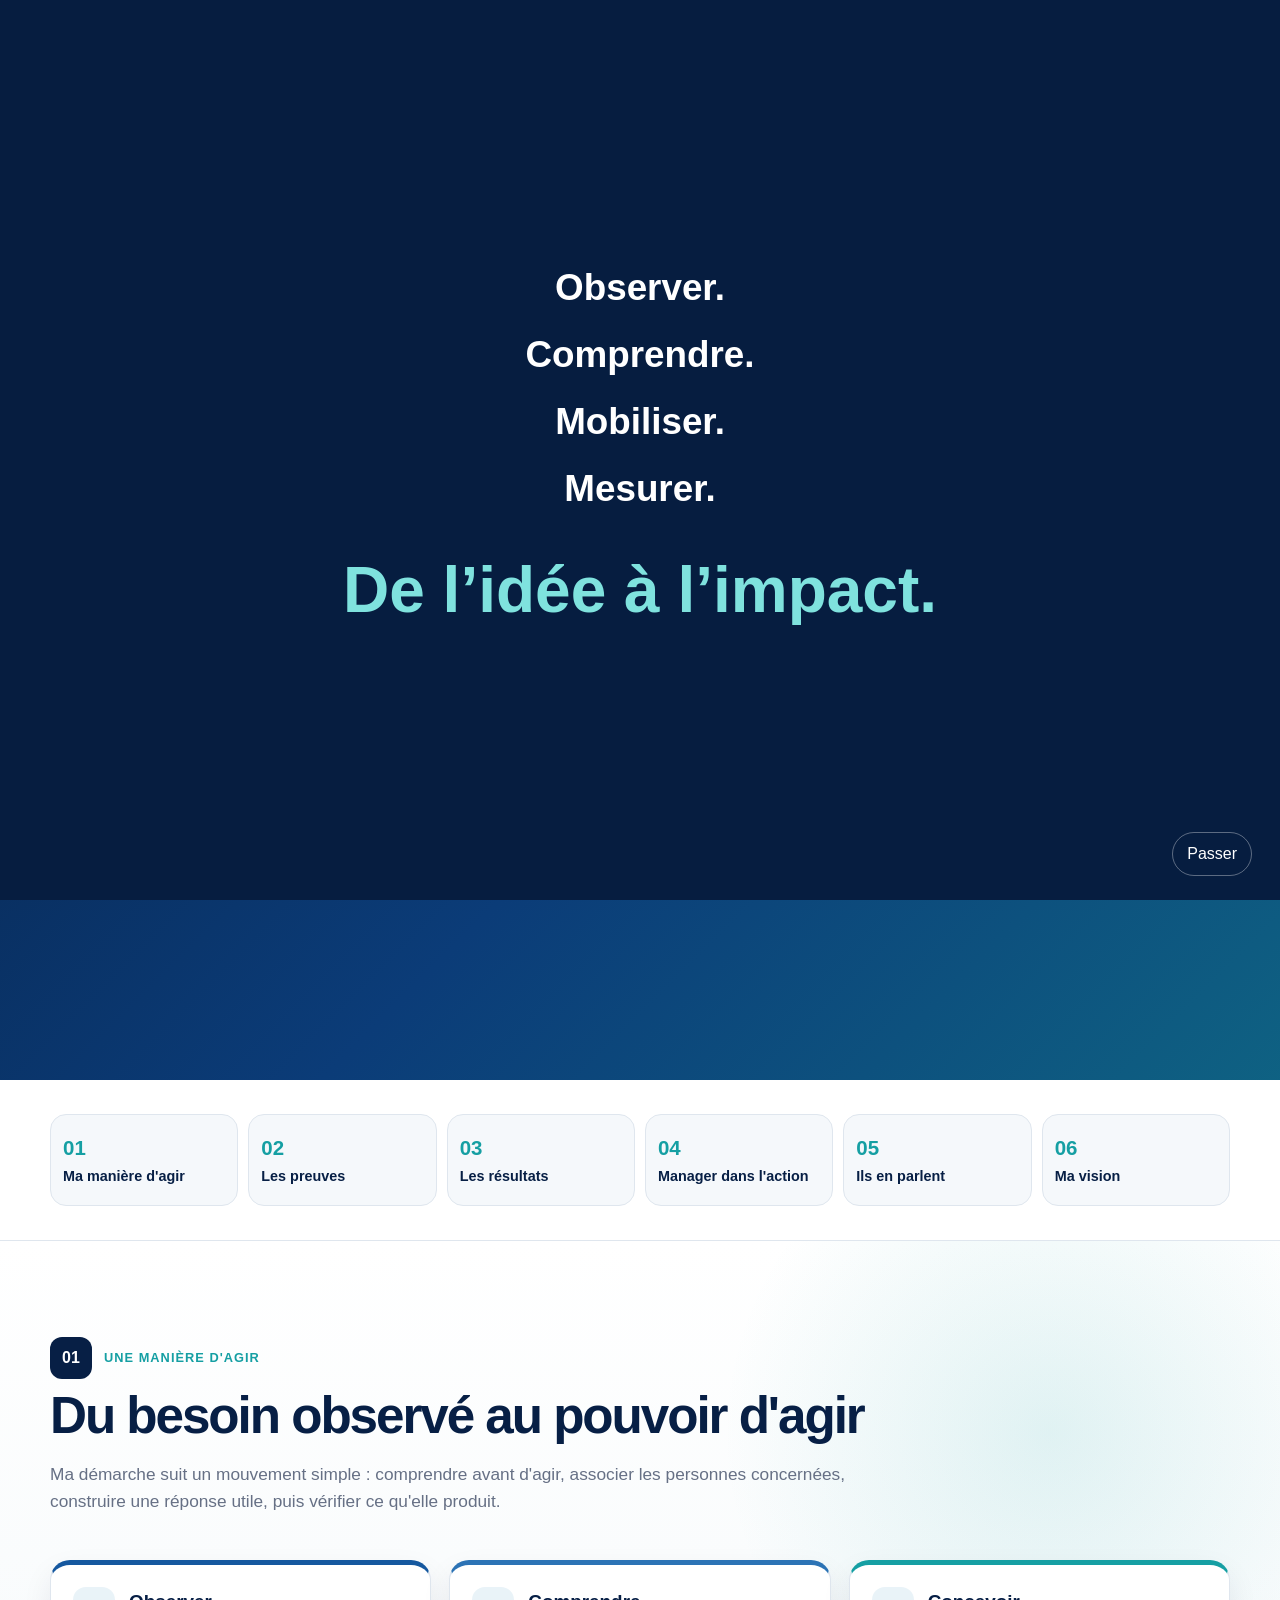
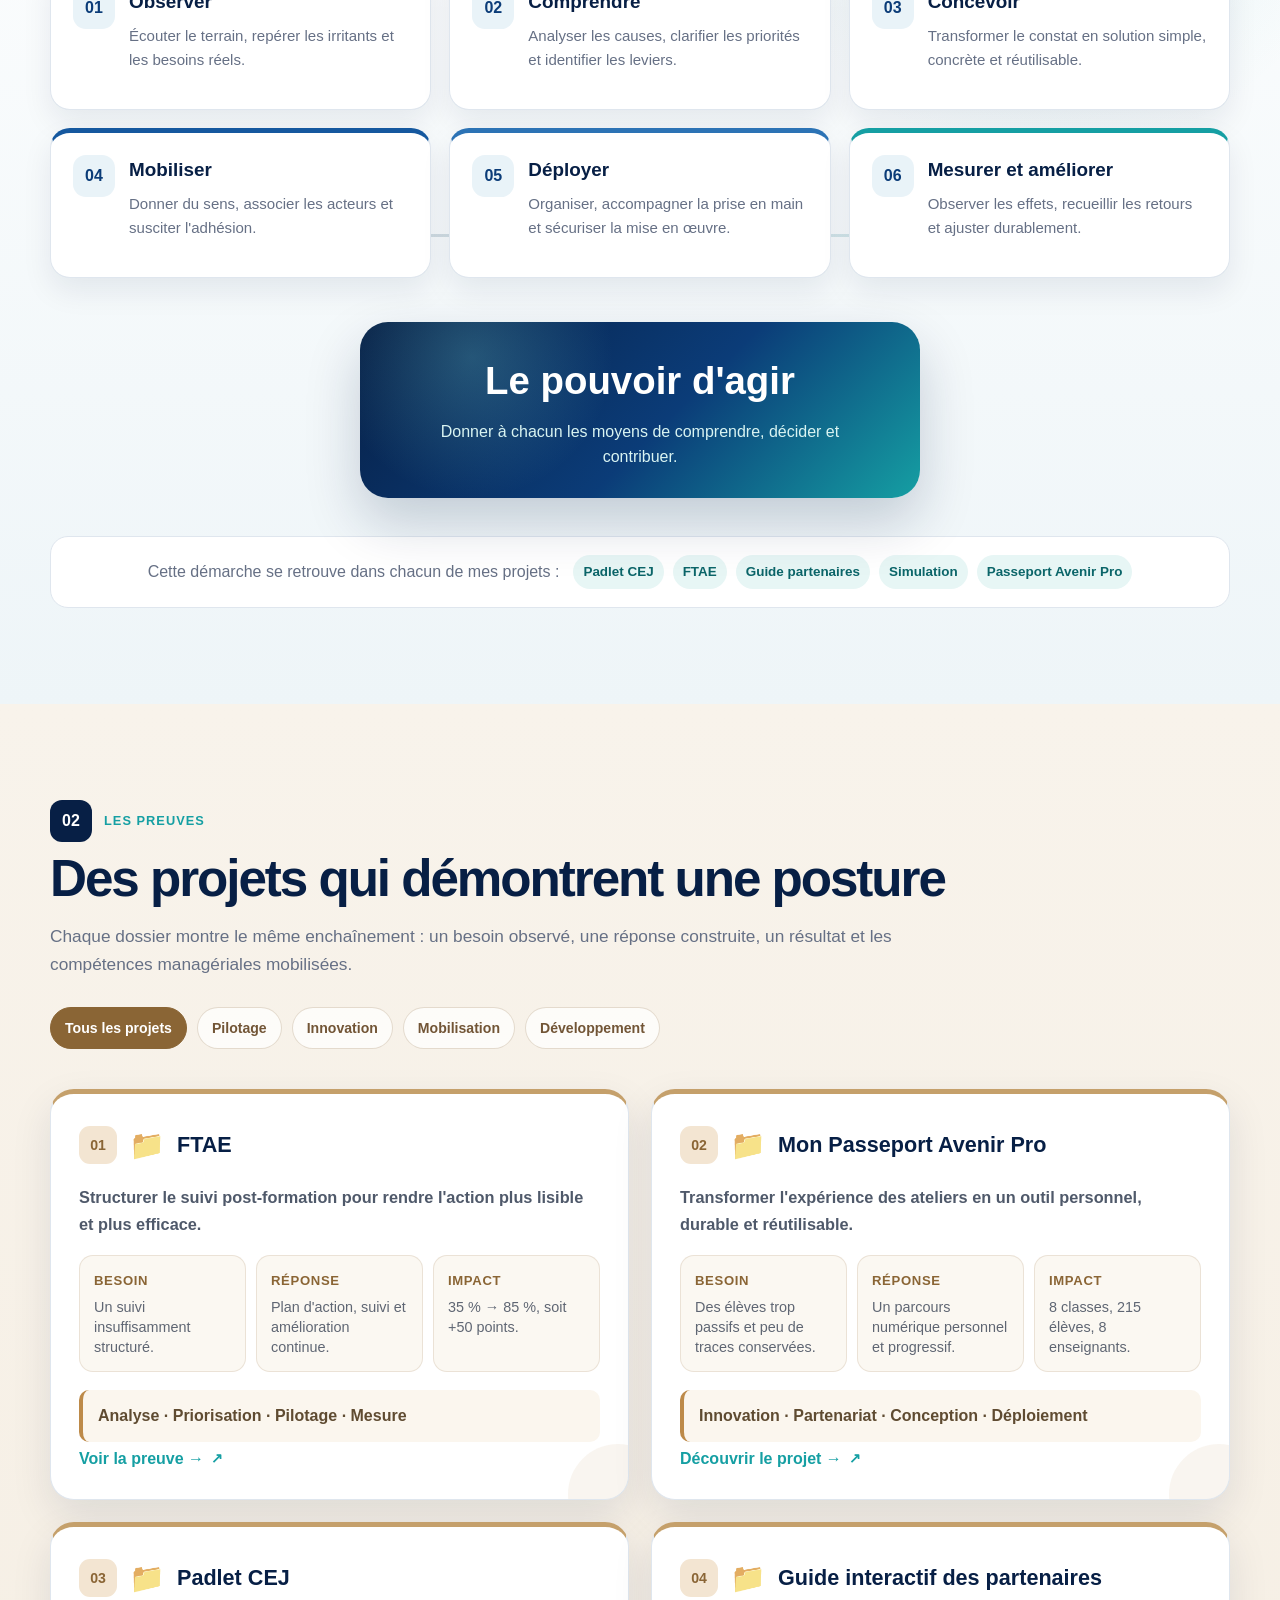
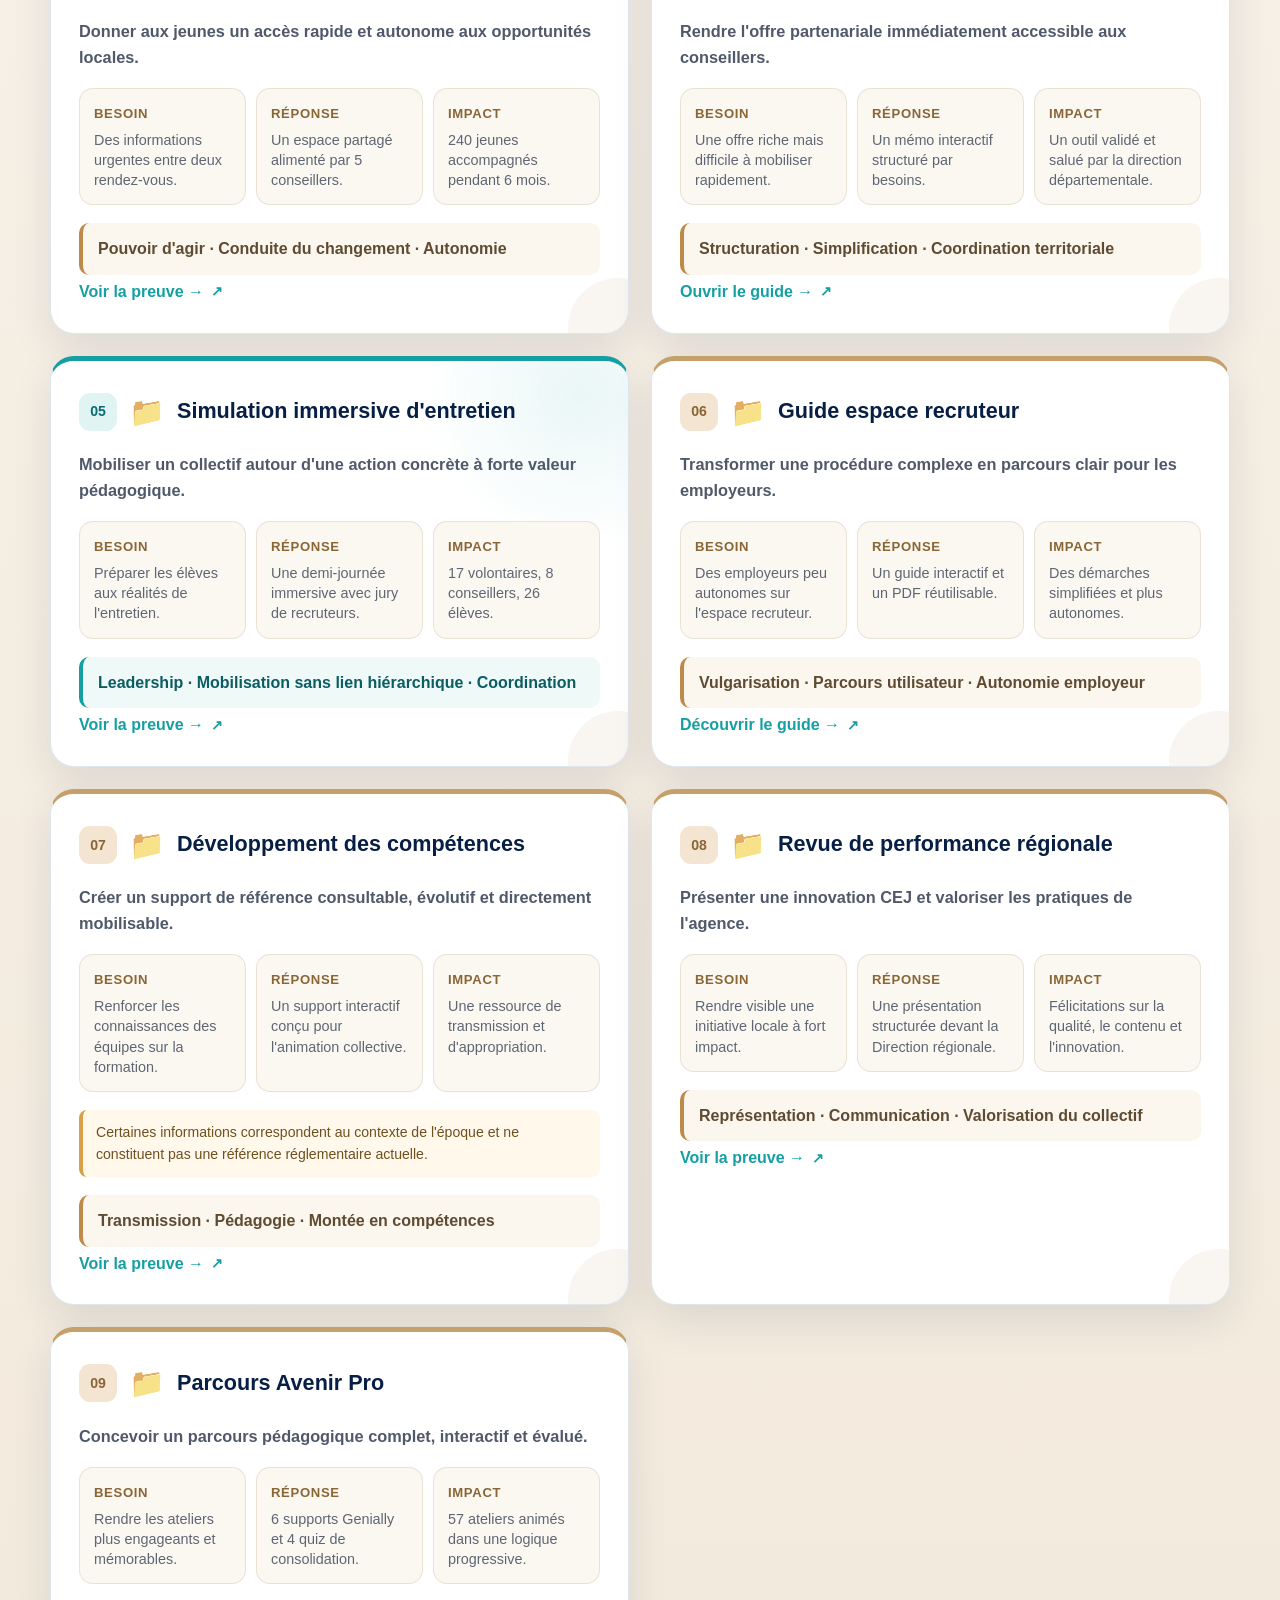
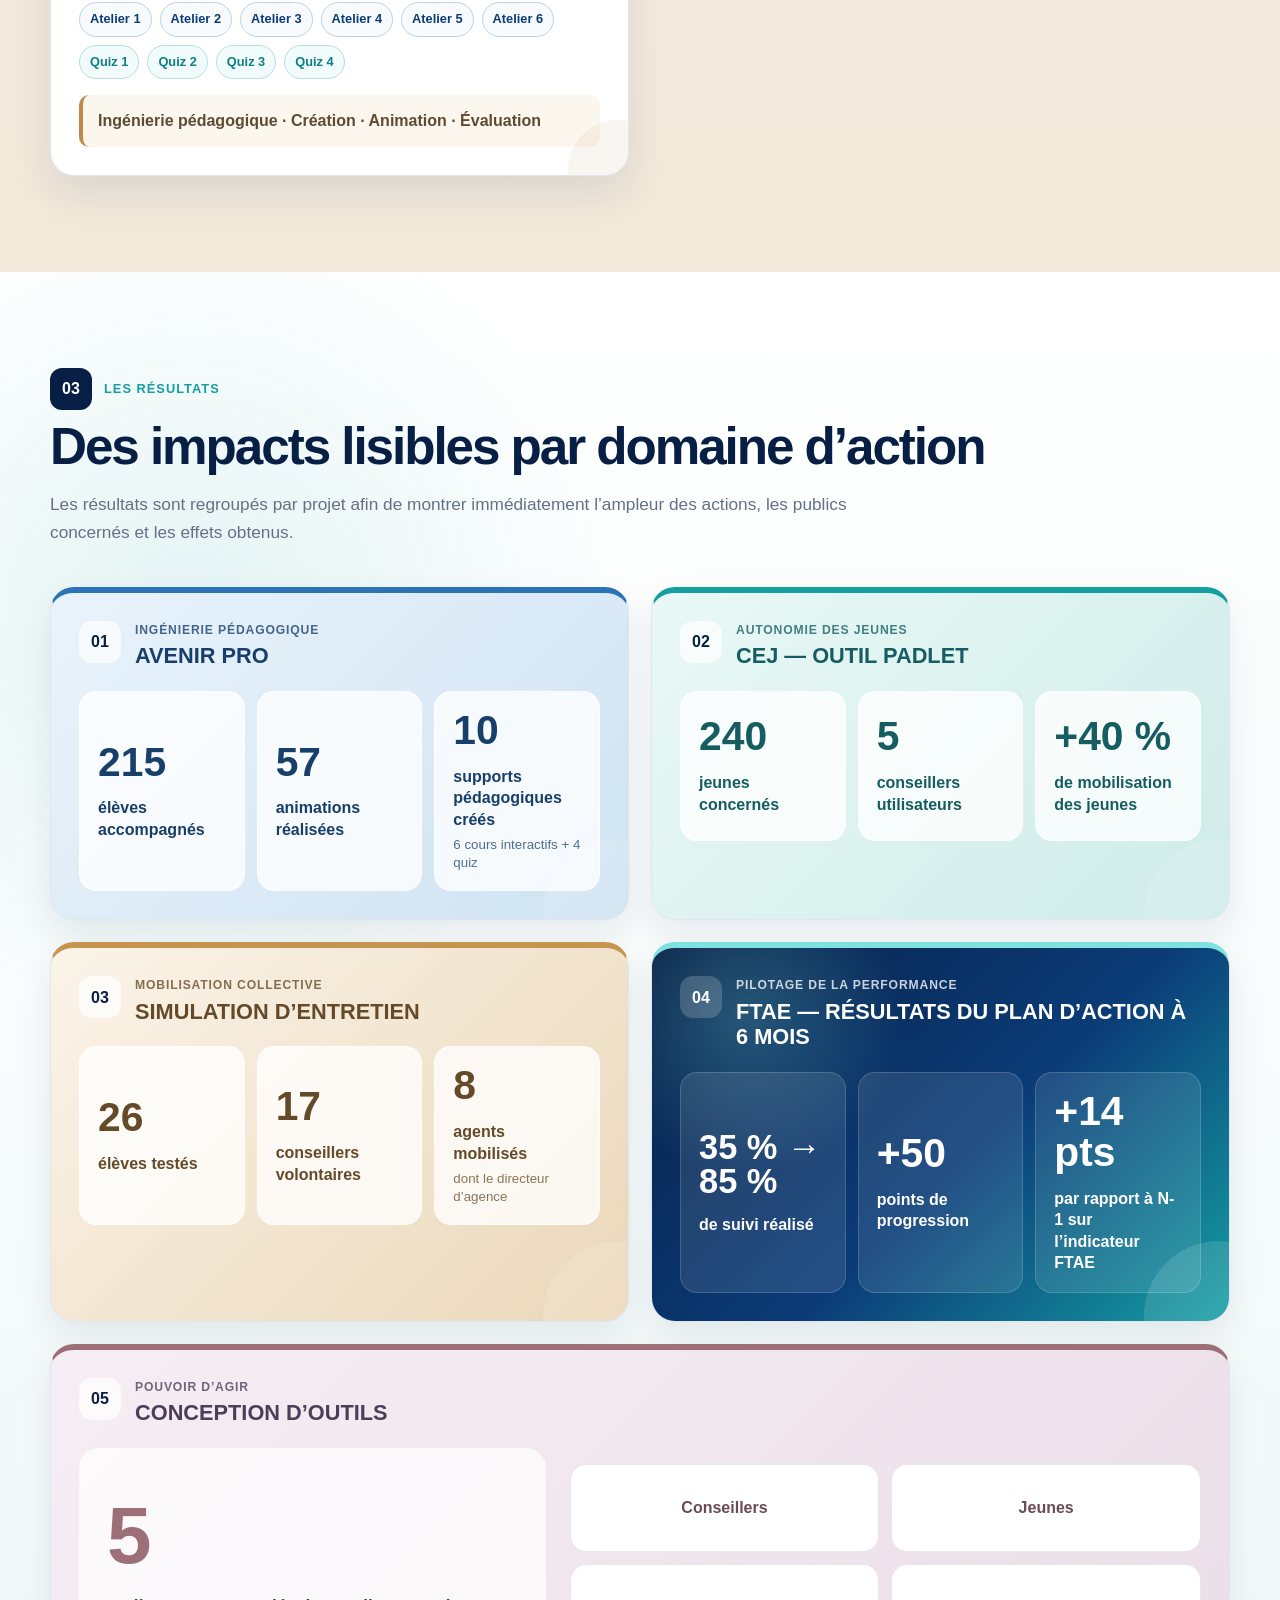
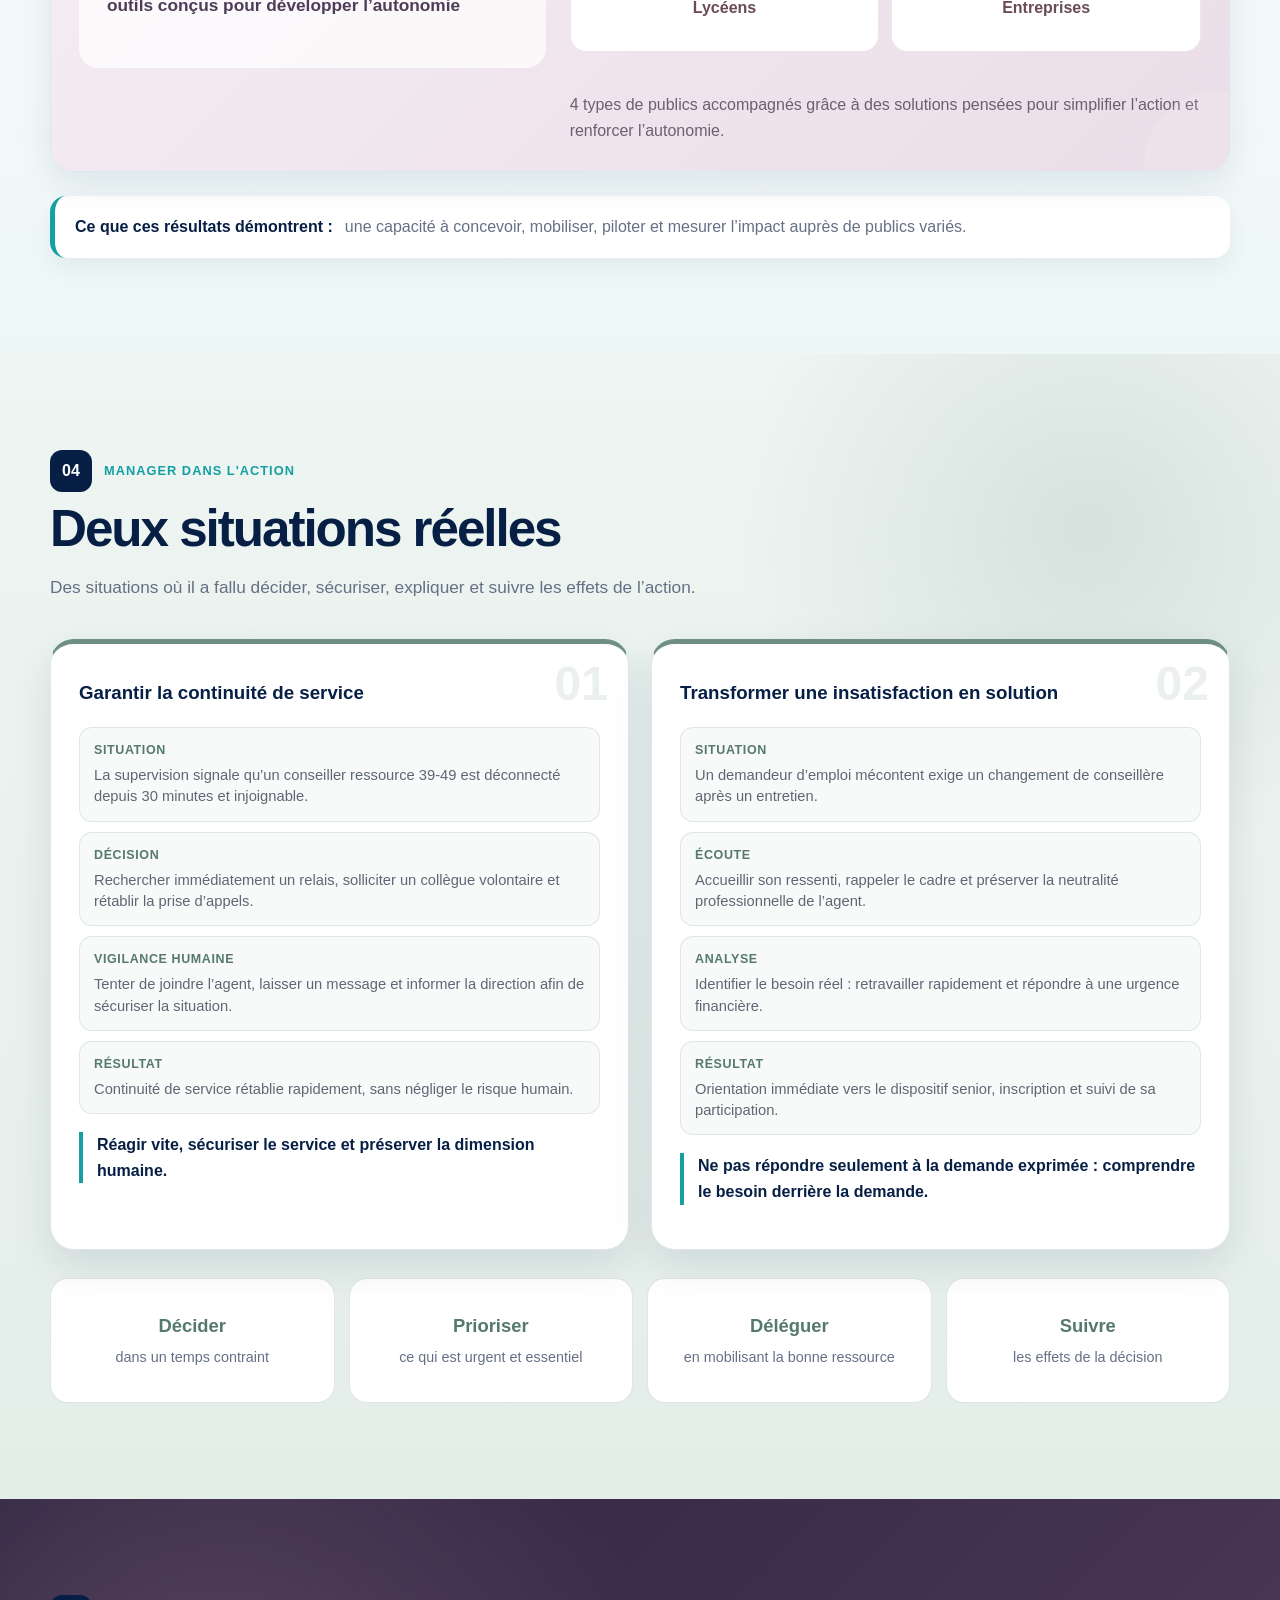
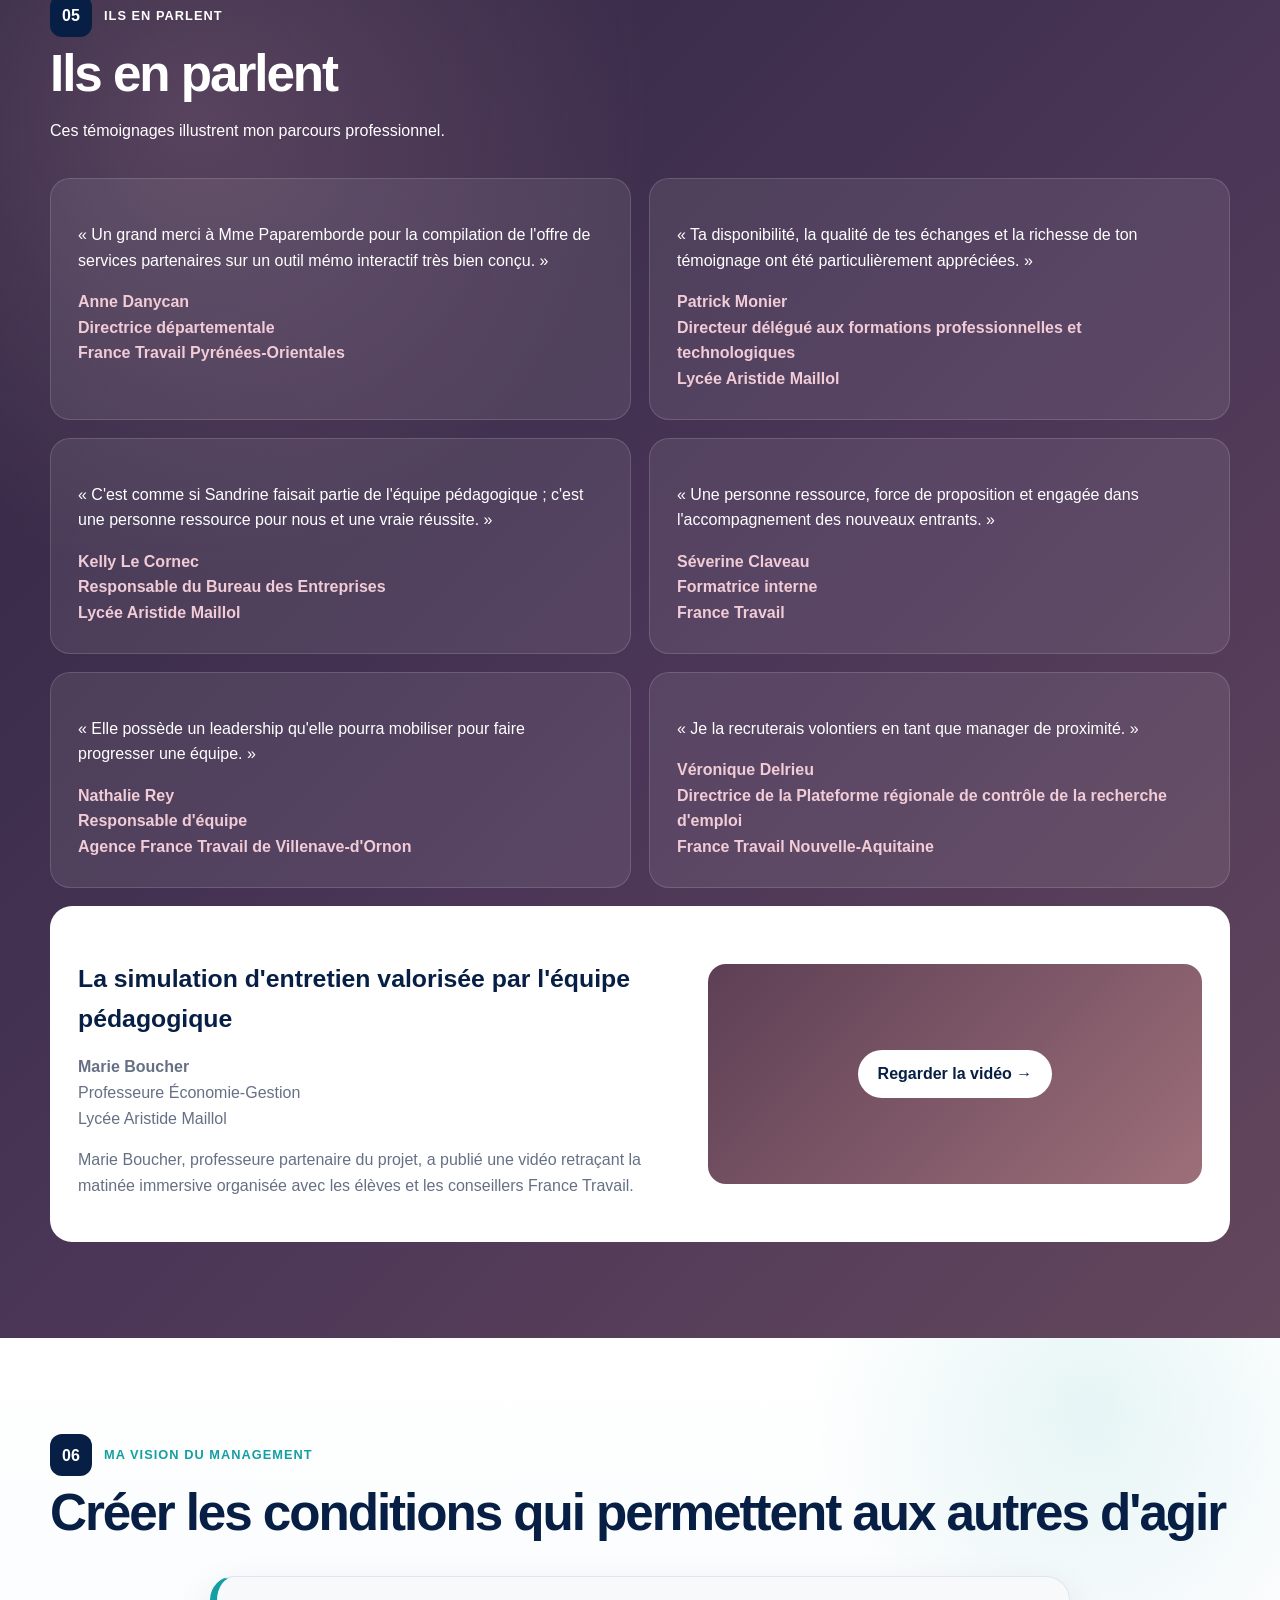
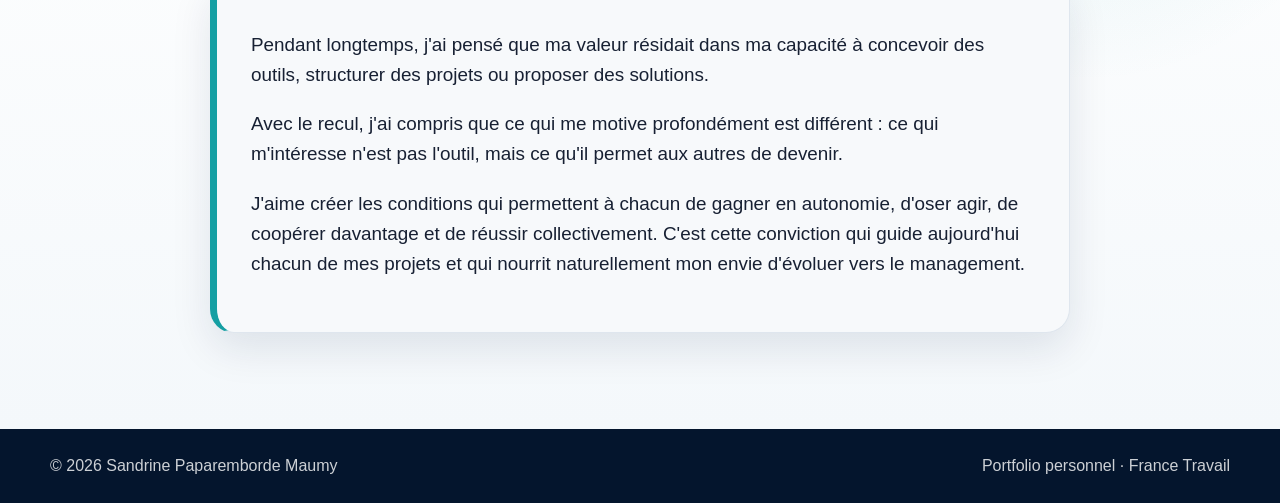
==== commit 8fe194c8: "Add files via upload derniere 20206" ====
--- a/index.html
+++ b/index.html
@@ -31,7 +31,6 @@
           <a href="#preuves">Les preuves</a>
           <a href="#resultats">Résultats</a>
           <a href="#management">Management</a>
-          <a href="#immersions">Immersions</a>
           <a href="#temoignages">Ils en parlent</a>
           <a href="#vision">Ma vision</a>
         </div>
@@ -67,9 +66,8 @@
       <a href="#preuves"><strong>02</strong><span>Les preuves</span></a>
       <a href="#resultats"><strong>03</strong><span>Les résultats</span></a>
       <a href="#management"><strong>04</strong><span>Manager dans l'action</span></a>
-      <a href="#immersions"><strong>05</strong><span>Immersions</span></a>
-      <a href="#temoignages"><strong>06</strong><span>Ils en parlent</span></a>
-      <a href="#vision"><strong>07</strong><span>Ma vision</span></a>
+      <a href="#temoignages"><strong>05</strong><span>Ils en parlent</span></a>
+      <a href="#vision"><strong>06</strong><span>Ma vision</span></a>
     </div>
   </div>
 </section>
@@ -309,7 +307,7 @@
         <div class="domain-stats">
           <div class="wide-stat"><strong>35 % → 85 %</strong><span>de suivi réalisé</span></div>
           <div><strong>+50</strong><span>points de progression</span></div>
-          <div><strong>+3 %</strong><span>sur l’indicateur FTAE</span></div>
+          <div><strong>+14 pts</strong><span>par rapport à N-1 sur l’indicateur FTAE</span></div>
         </div>
       </article>
 
@@ -385,59 +383,9 @@
   </div>
 </section>
 
-<section class="immersions-section" id="immersions">
-  <div class="container reveal">
-    <span class="section-number">05</span><span class="kicker">Construire ma posture managériale</span>
-    <h2>Observer différents modèles pour enrichir ma pratique</h2>
-    <p class="intro">Deux immersions, deux environnements très différents, un même objectif : confronter ma représentation du management à la réalité du terrain et comprendre comment un collectif de direction agit, décide et coopère.</p>
-
-    <div class="immersion-timeline">
-      <article class="immersion-card">
-        <div class="immersion-head">
-          <span class="immersion-place">Prades</span>
-          <span class="immersion-duration">2 jours</span>
-        </div>
-        <p class="immersion-context">Agence à taille humaine · environ 40 collaborateurs</p>
-        <h3>Proximité, polyvalence et mutualisation</h3>
-        <p>Observation d'une ELD fonctionnant dans la proximité, avec une forte circulation de l'information, des relais entre dominantes et une absence de « territoire réservé » entre managers.</p>
-        <div class="immersion-tags">
-          <span>Coopération</span><span>Polyvalence</span><span>Mutualisation</span><span>Pilotage</span>
-        </div>
-        <p class="immersion-lesson"><strong>Ce que j'en retiens :</strong> la confiance, la fluidité des échanges et la capacité à se relayer renforcent la cohérence du collectif.</p>
-      </article>
-
-      <div class="immersion-link" aria-hidden="true"><span>→</span></div>
-
-      <article class="immersion-card immersion-card--large">
-        <div class="immersion-head">
-          <span class="immersion-place">Montpellier Méditerranée</span>
-          <span class="immersion-duration">3 jours</span>
-        </div>
-        <p class="immersion-context">Agence de bassin · plus de 110 collaborateurs</p>
-        <h3>Coordination, arbitrages et intelligence collective</h3>
-        <p>Observation du MANAC, d'un ESA, d'une réunion hebdomadaire d'ELD et d'un temps de coordination entre REA placement autour de la constitution des équipes Intensif dans le cadre des NMA.</p>
-        <div class="immersion-tags">
-          <span>Coordination</span><span>Arbitrages RH</span><span>Vision commune</span><span>Accompagnement du changement</span>
-        </div>
-        <p class="immersion-lesson"><strong>Ce que j'en retiens :</strong> plus l'organisation est complexe, plus la qualité des décisions dépend du croisement des regards, de l'anticipation des impacts humains et d'une vision portée collectivement.</p>
-      </article>
-    </div>
-
-    <div class="immersion-wide-view">
-      <span class="wide-label">Élargir le regard</span>
-      <div>
-        <strong>CDTE des Pyrénées-Orientales & atelier Convention tripartite</strong>
-        <p>Prendre de la hauteur sur les transformations de l'établissement, la diversité des territoires et la nécessité de donner du sens pour favoriser l'adhésion.</p>
-      </div>
-    </div>
-
-    <p class="immersion-synthesis">Deux environnements très différents, un même enseignement : <strong>la qualité du management repose autant sur le pilotage que sur la coopération entre pairs et la capacité à donner du sens.</strong></p>
-  </div>
-</section>
-
 <section class="reviews-section" id="temoignages">
   <div class="container reveal">
-    <span class="section-number">06</span><span class="kicker">Ils en parlent</span>
+    <span class="section-number">05</span><span class="kicker">Ils en parlent</span>
     <h2>Ils en parlent</h2>
     <p class="reviews-intro">Ces témoignages illustrent mon parcours professionnel.</p>
     <div class="quote-grid">
@@ -457,7 +405,7 @@
 
 <section class="vision-section" id="vision">
   <div class="container reveal">
-    <span class="section-number">07</span><span class="kicker">Ma vision du management</span>
+    <span class="section-number">06</span><span class="kicker">Ma vision du management</span>
     <h2>Créer les conditions qui permettent aux autres d'agir</h2>
     <div class="vision">
       <p>Pendant longtemps, j'ai pensé que ma valeur résidait dans ma capacité à concevoir des outils, structurer des projets ou proposer des solutions.</p>
--- a/style-v3-etape4-1.css
+++ b/style-v3-etape4-1.css
@@ -257,7 +257,7 @@
 }
 .roadmap{
   display:grid;
-  grid-template-columns:repeat(7,1fr);
+  grid-template-columns:repeat(6,1fr);
   gap:10px;
 }
 .roadmap a{
@@ -1180,50 +1180,3 @@
   .domain-stats div{min-height:auto}
   .publics{grid-template-columns:1fr}
 }
-
-
-/* ===== Section Immersions managériales ===== */
-.immersions-section{
-  background:linear-gradient(180deg,#f6f8fb 0%,#eef3f7 100%);
-}
-.immersion-timeline{
-  display:grid;
-  grid-template-columns:1fr 70px 1fr;
-  gap:18px;
-  align-items:stretch;
-  margin-top:38px;
-}
-.immersion-card{
-  background:#fff;
-  border:1px solid var(--line);
-  border-radius:var(--radius);
-  padding:28px;
-  box-shadow:var(--shadow);
-  border-top:5px solid var(--teal);
-}
-.immersion-card--large{border-top-color:var(--blue)}
-.immersion-head{display:flex;justify-content:space-between;align-items:center;gap:14px;margin-bottom:6px}
-.immersion-place{font-size:1.25rem;font-weight:900;color:var(--navy)}
-.immersion-duration{background:#e9f5f4;color:#087c81;padding:5px 10px;border-radius:999px;font-weight:850;font-size:.82rem;white-space:nowrap}
-.immersion-context{color:var(--muted);font-size:.9rem;margin:0 0 18px}
-.immersion-card h3{color:var(--navy);font-size:1.38rem;margin:0 0 12px}
-.immersion-card p{color:var(--muted)}
-.immersion-tags{display:flex;flex-wrap:wrap;gap:8px;margin:18px 0}
-.immersion-tags span{padding:6px 10px;border-radius:999px;background:#f3f7fb;border:1px solid #d7e4ee;color:var(--blue);font-size:.8rem;font-weight:800}
-.immersion-lesson{border-left:4px solid var(--teal);padding:12px 14px;background:#f5fbfa;border-radius:9px;color:var(--navy)!important;margin-bottom:0}
-.immersion-link{display:grid;place-items:center}
-.immersion-link span{display:grid;place-items:center;width:54px;height:54px;border-radius:50%;background:linear-gradient(135deg,var(--navy),var(--teal));color:#fff;font-size:1.7rem;font-weight:900;box-shadow:0 12px 25px rgba(7,31,69,.16)}
-.immersion-wide-view{display:grid;grid-template-columns:180px 1fr;gap:24px;align-items:center;margin-top:22px;padding:22px 26px;background:#fff;border:1px solid var(--line);border-radius:20px}
-.wide-label{font-weight:900;color:var(--teal);text-transform:uppercase;letter-spacing:.06em;font-size:.8rem}
-.immersion-wide-view strong{color:var(--navy)}
-.immersion-wide-view p{margin:4px 0 0;color:var(--muted)}
-.immersion-synthesis{max-width:900px;margin:28px auto 0;text-align:center;color:var(--navy);font-size:1.08rem}
-@media(max-width:900px){
-  .immersion-timeline{grid-template-columns:1fr}
-  .immersion-link{height:34px}
-  .immersion-link span{transform:rotate(90deg);width:44px;height:44px}
-}
-@media(max-width:620px){
-  .immersion-wide-view{grid-template-columns:1fr;gap:8px}
-  .immersion-head{align-items:flex-start;flex-direction:column}
-}
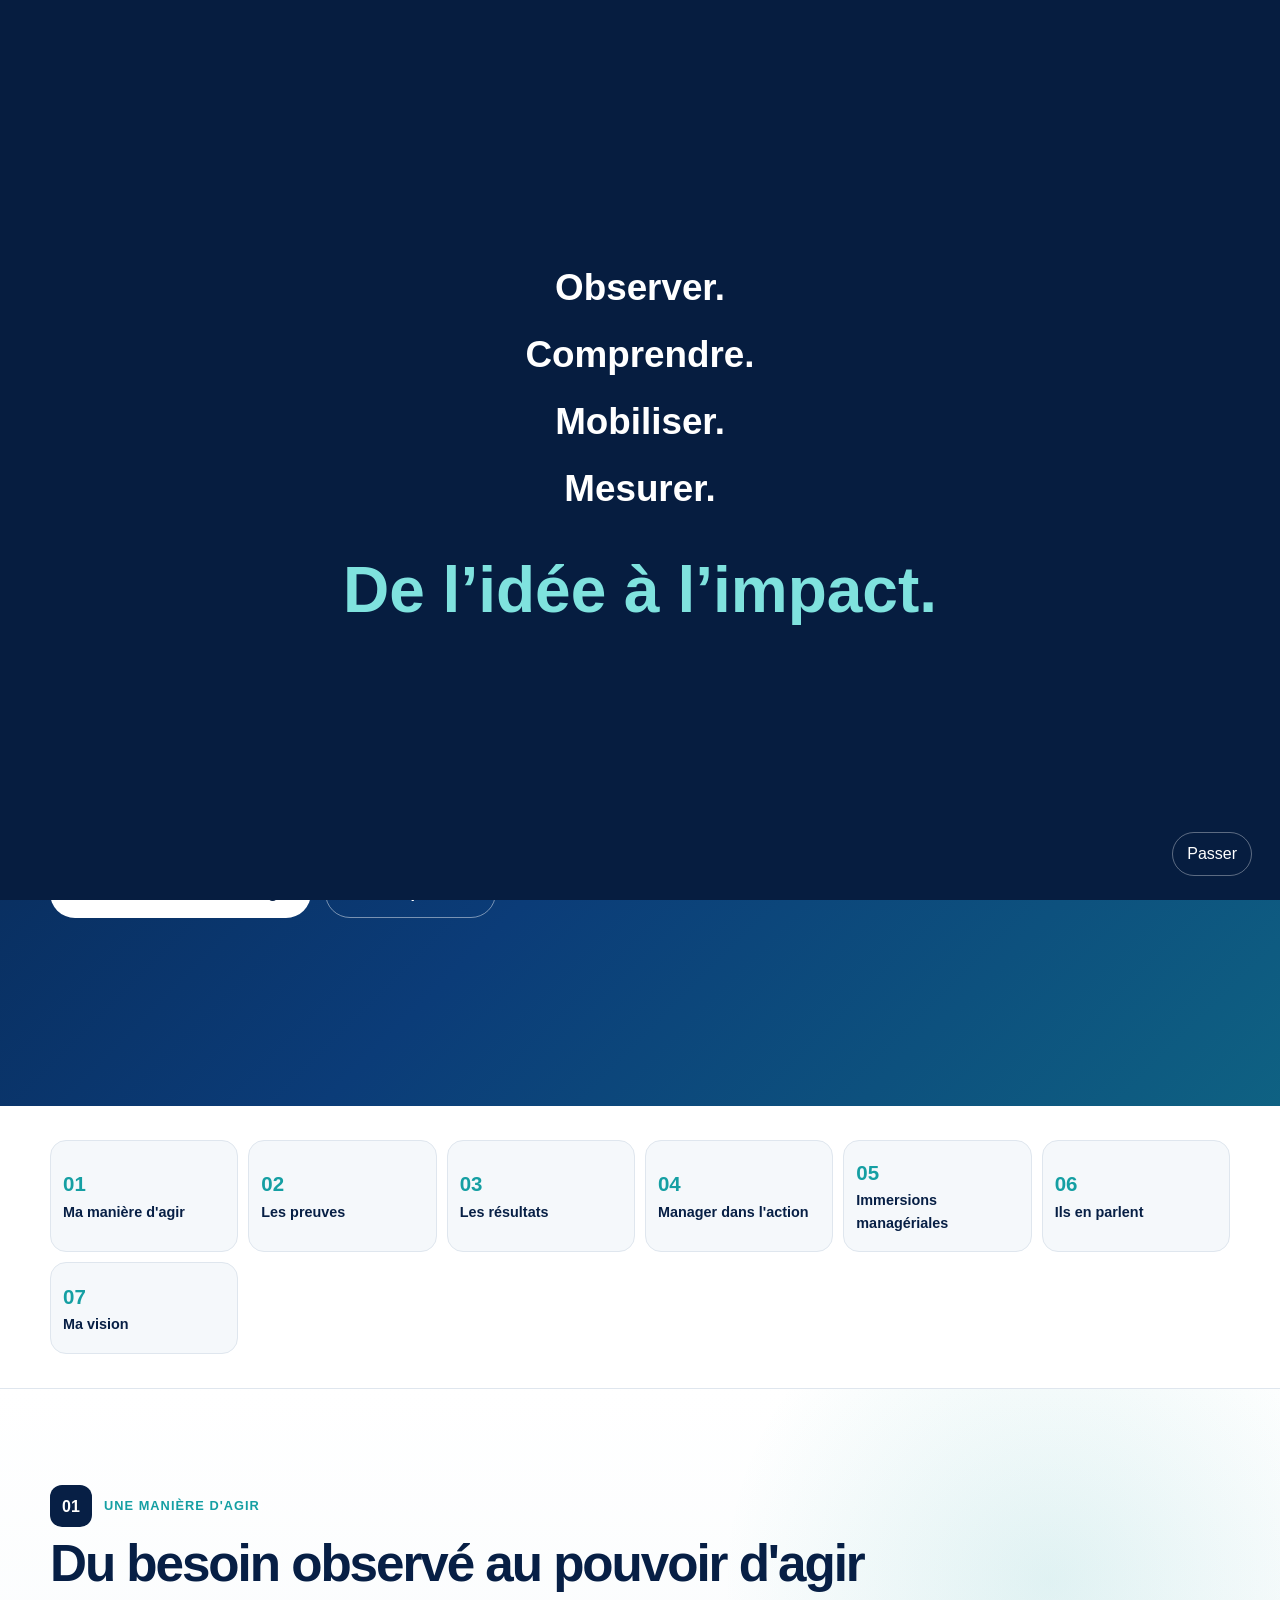
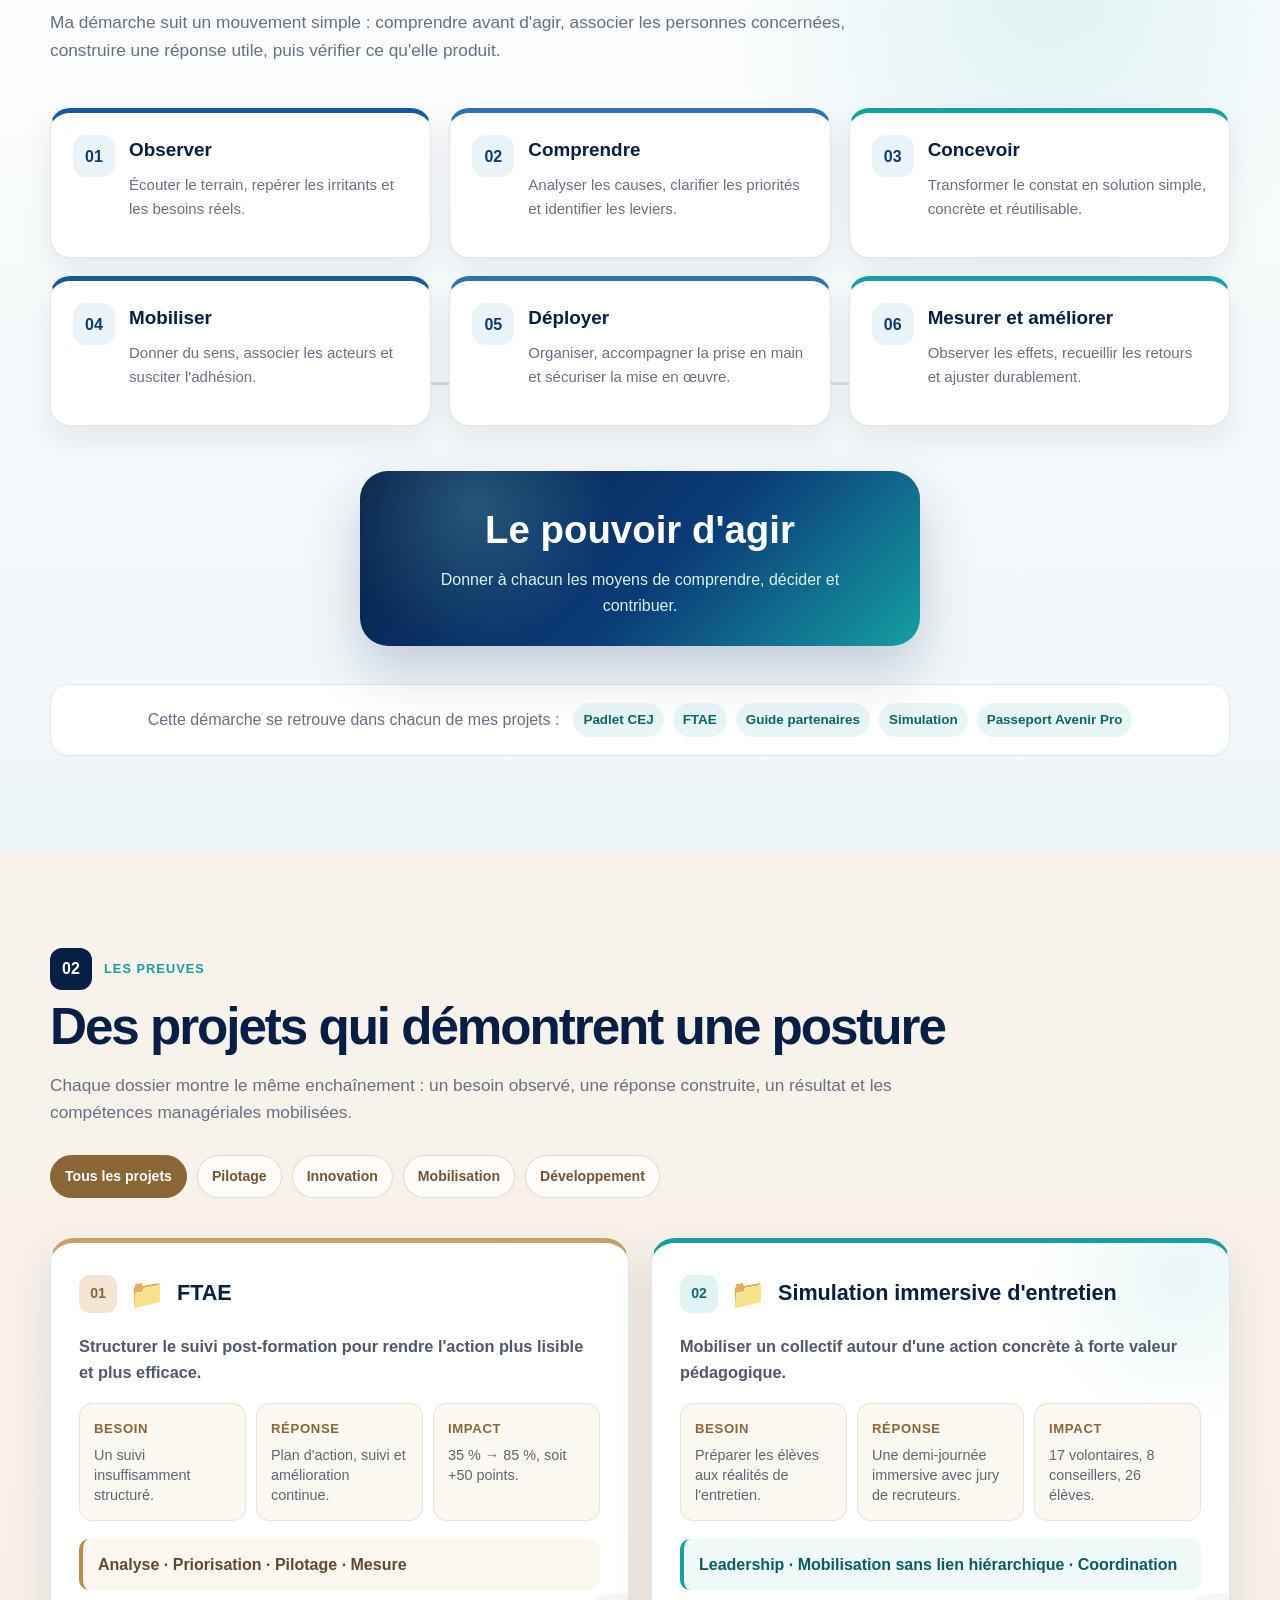
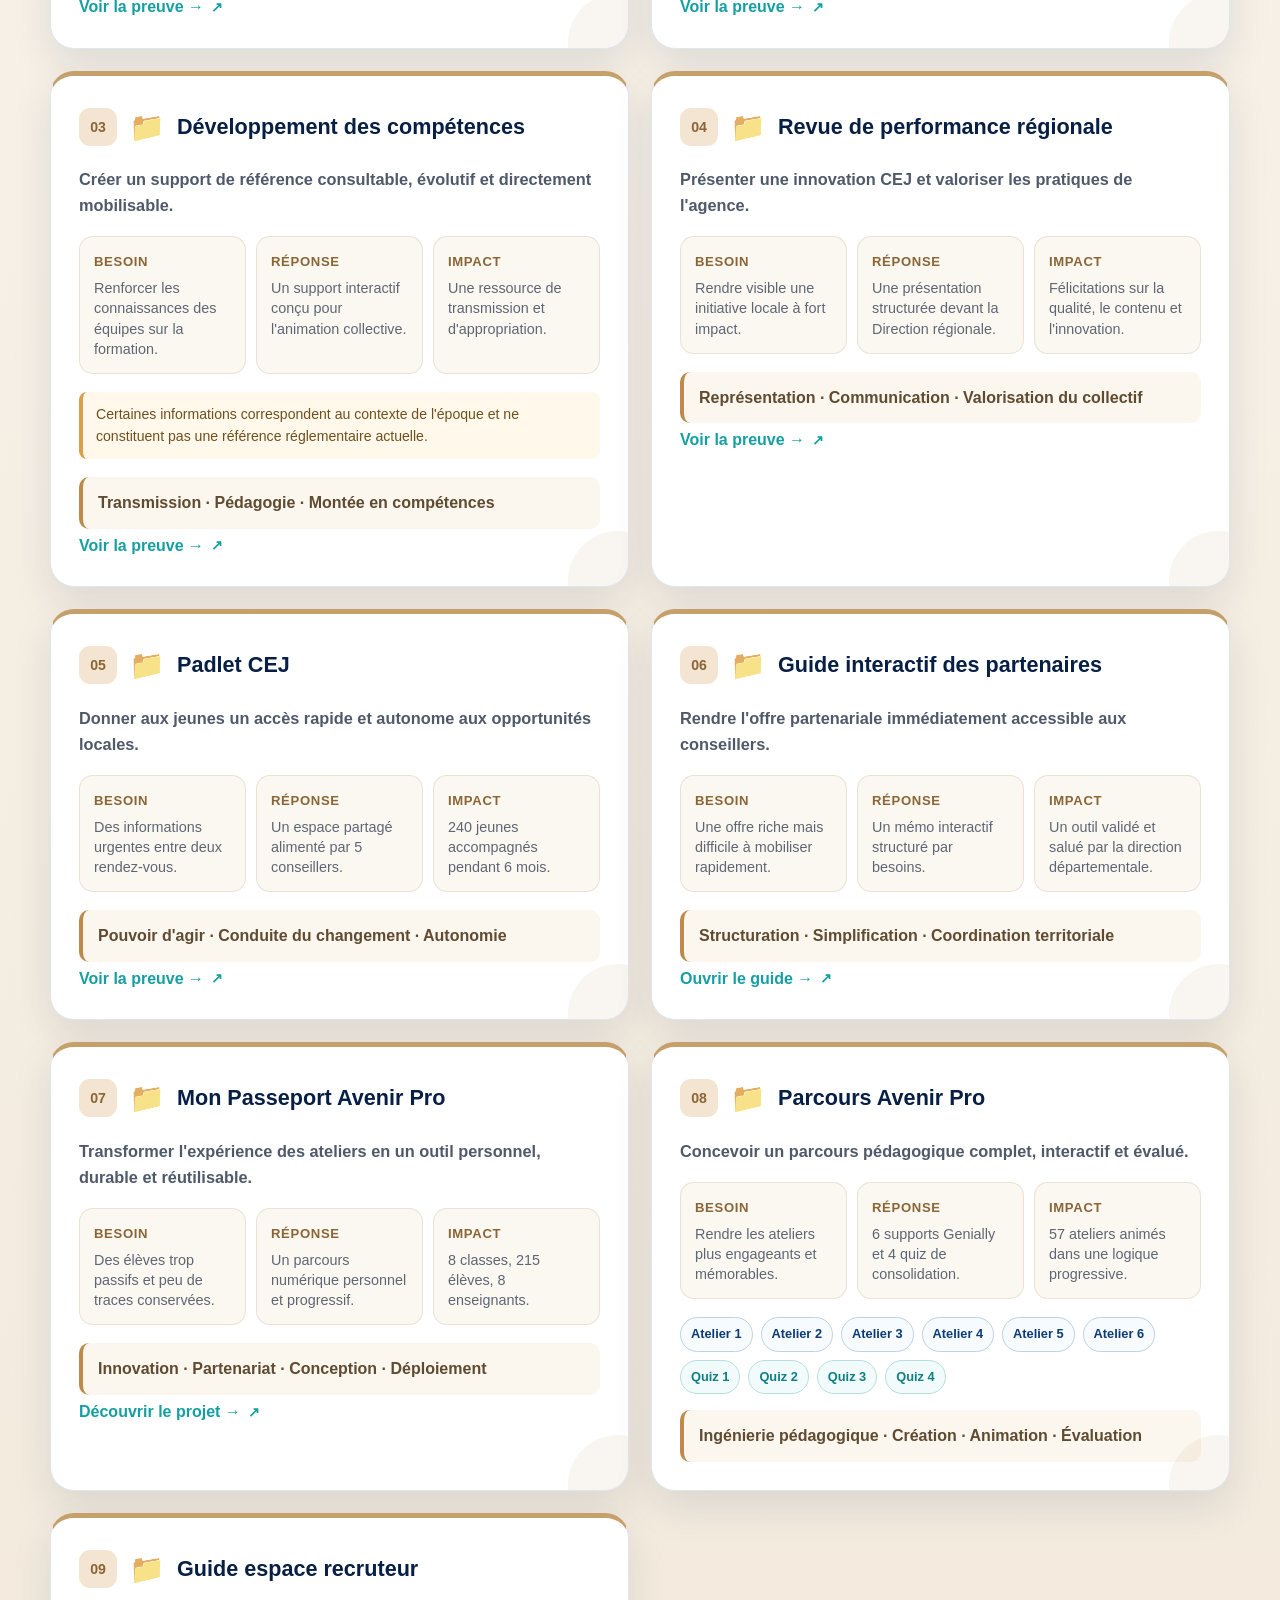
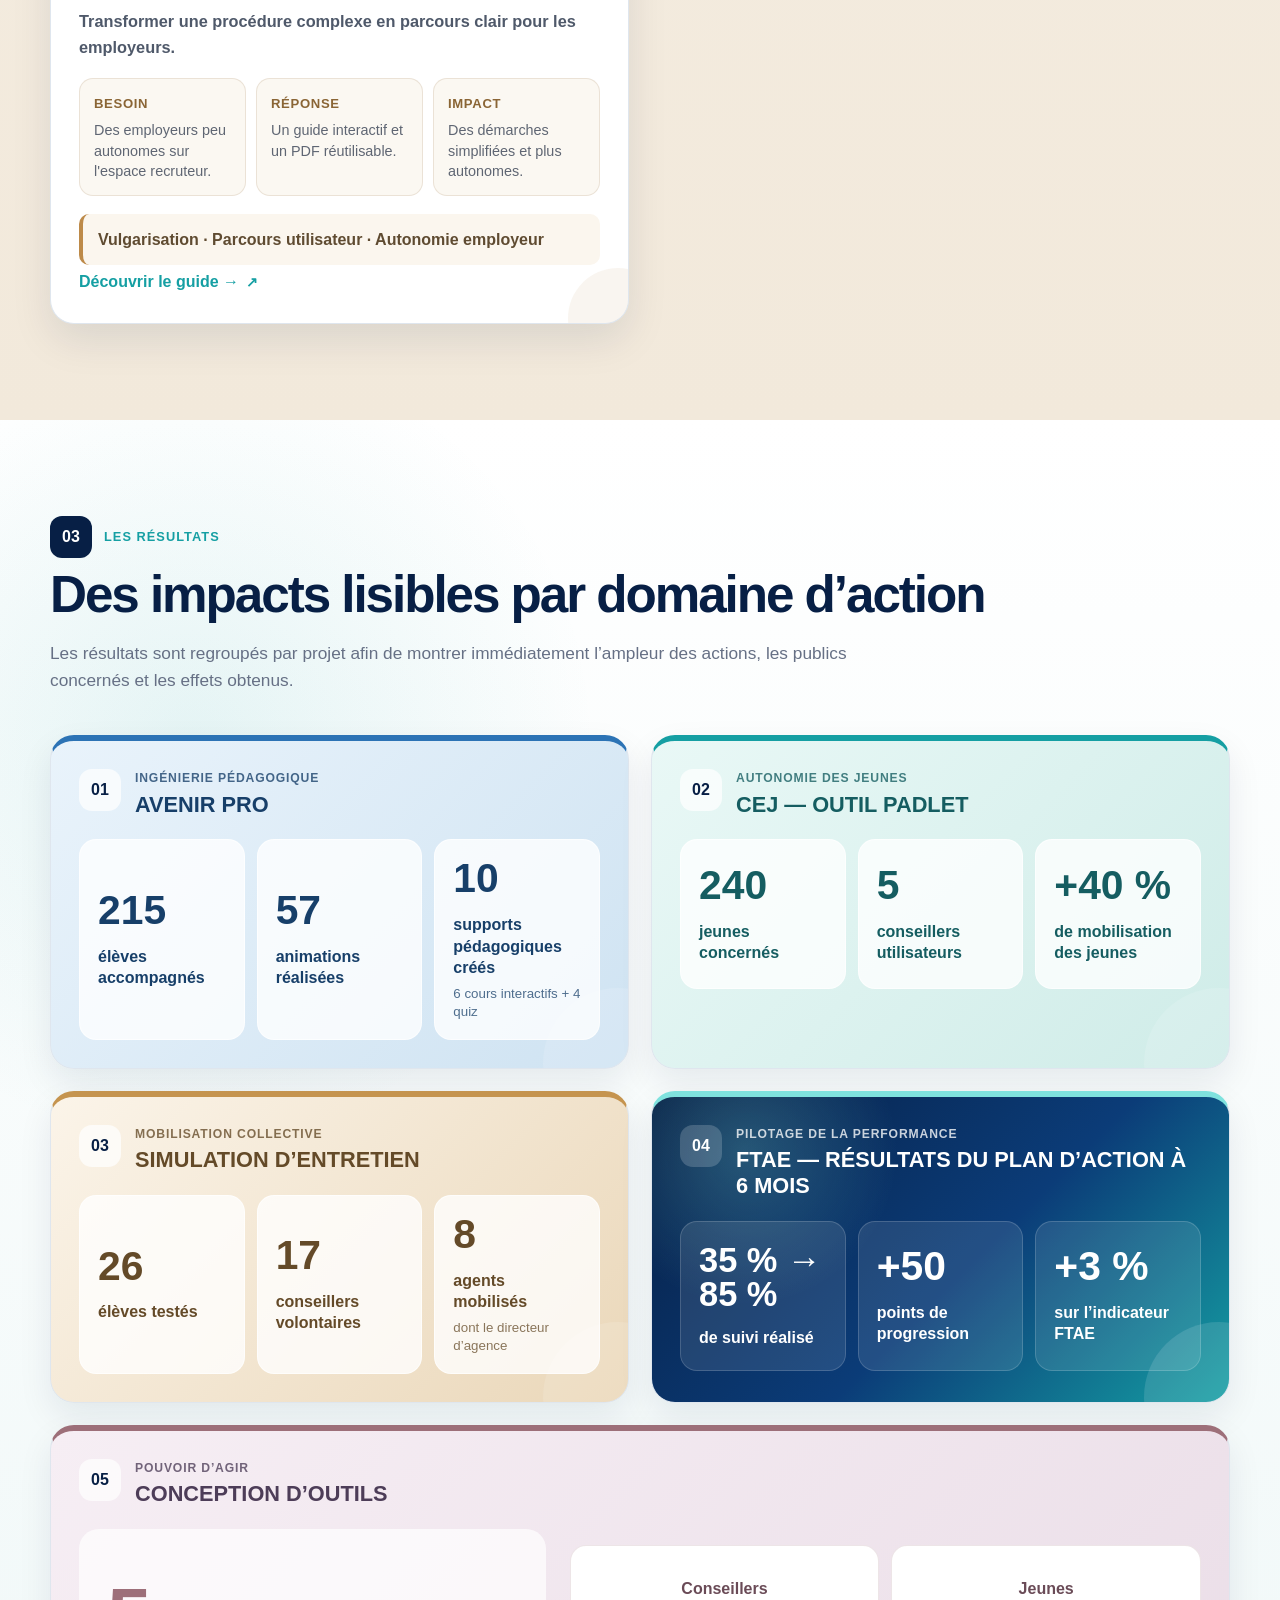
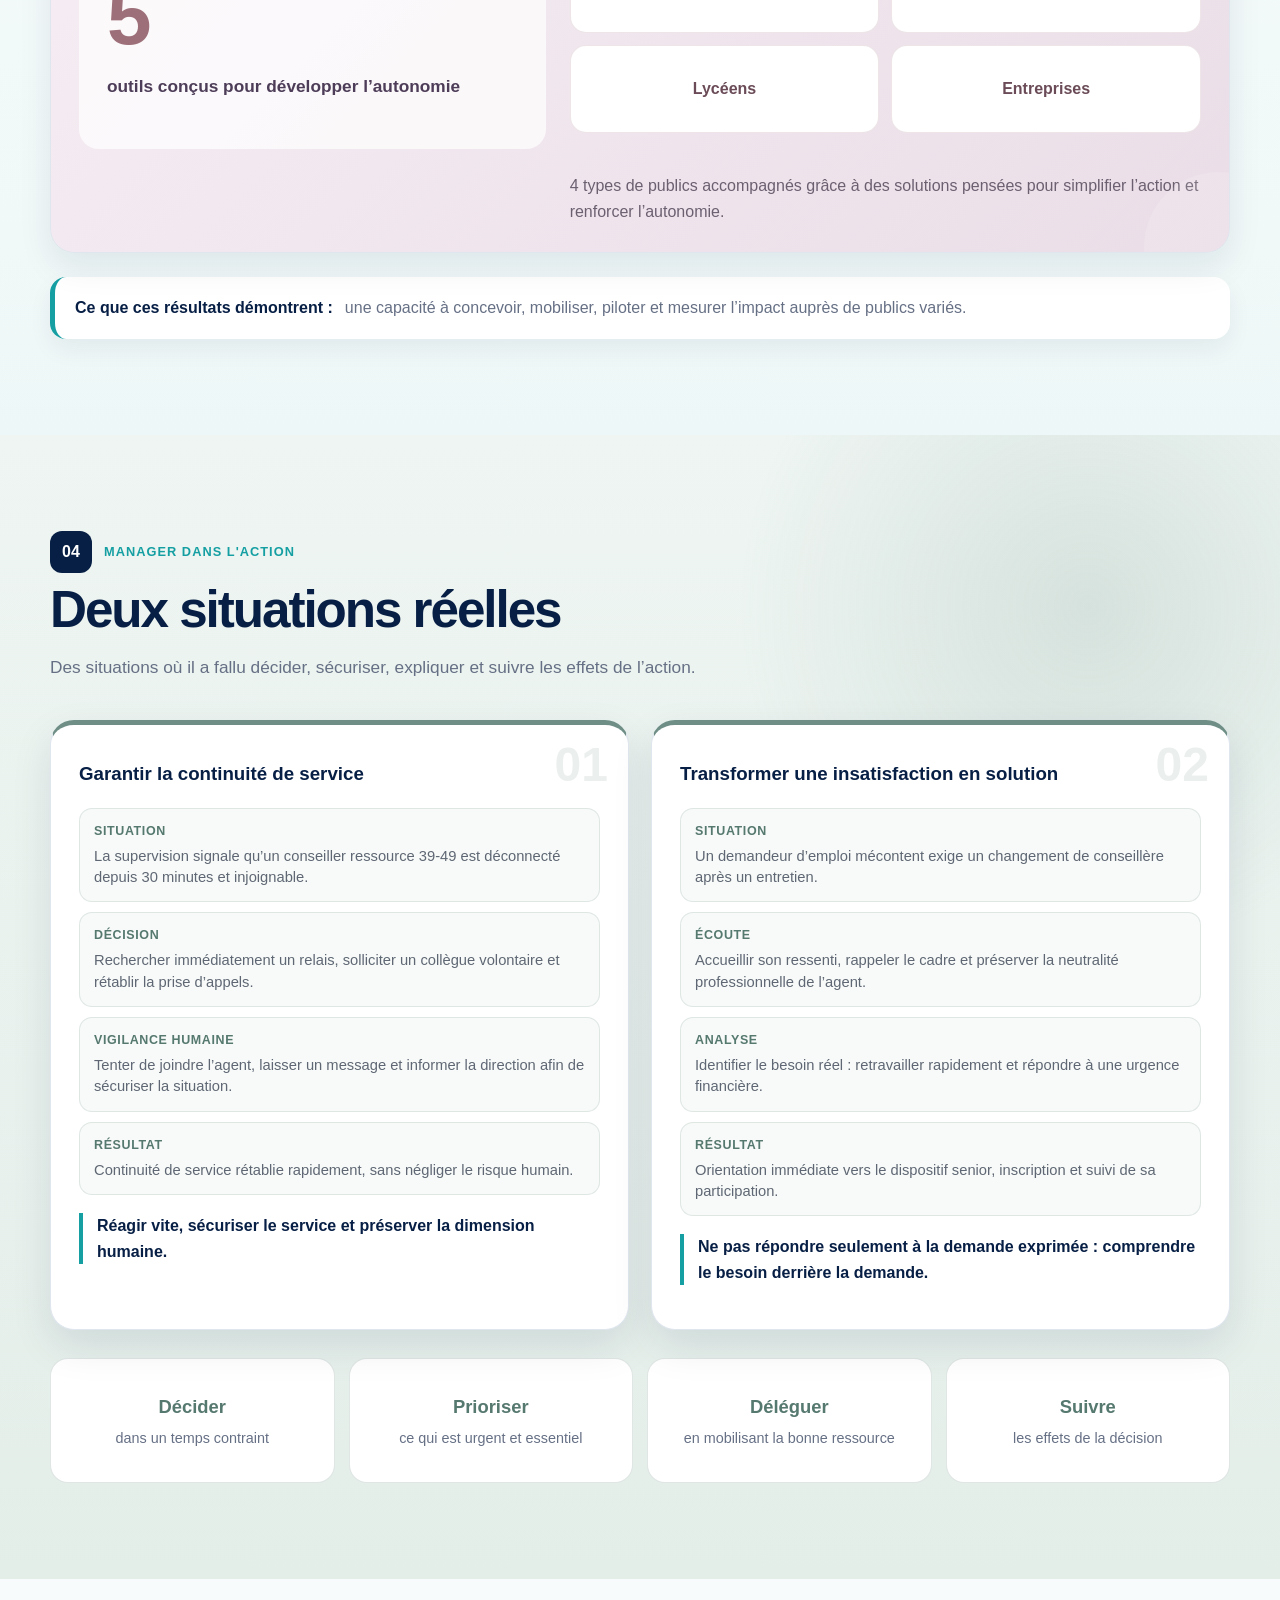
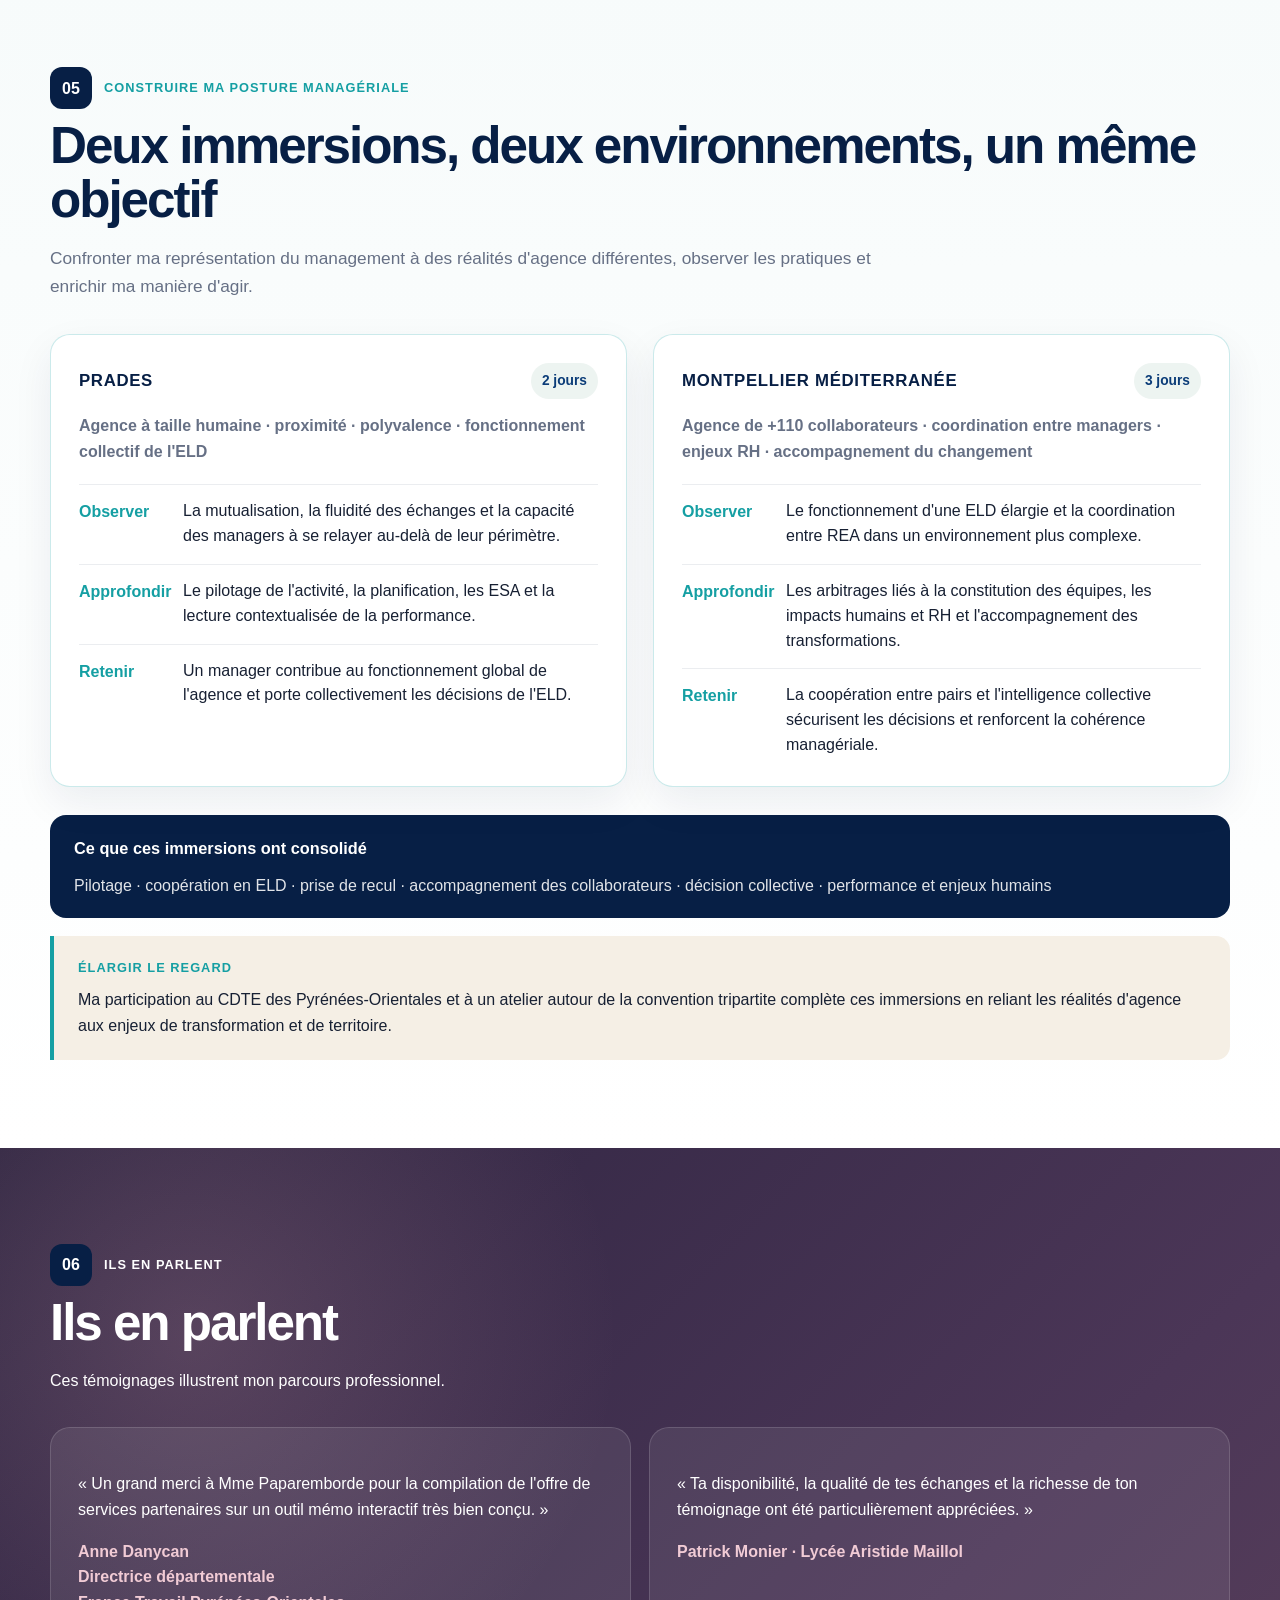
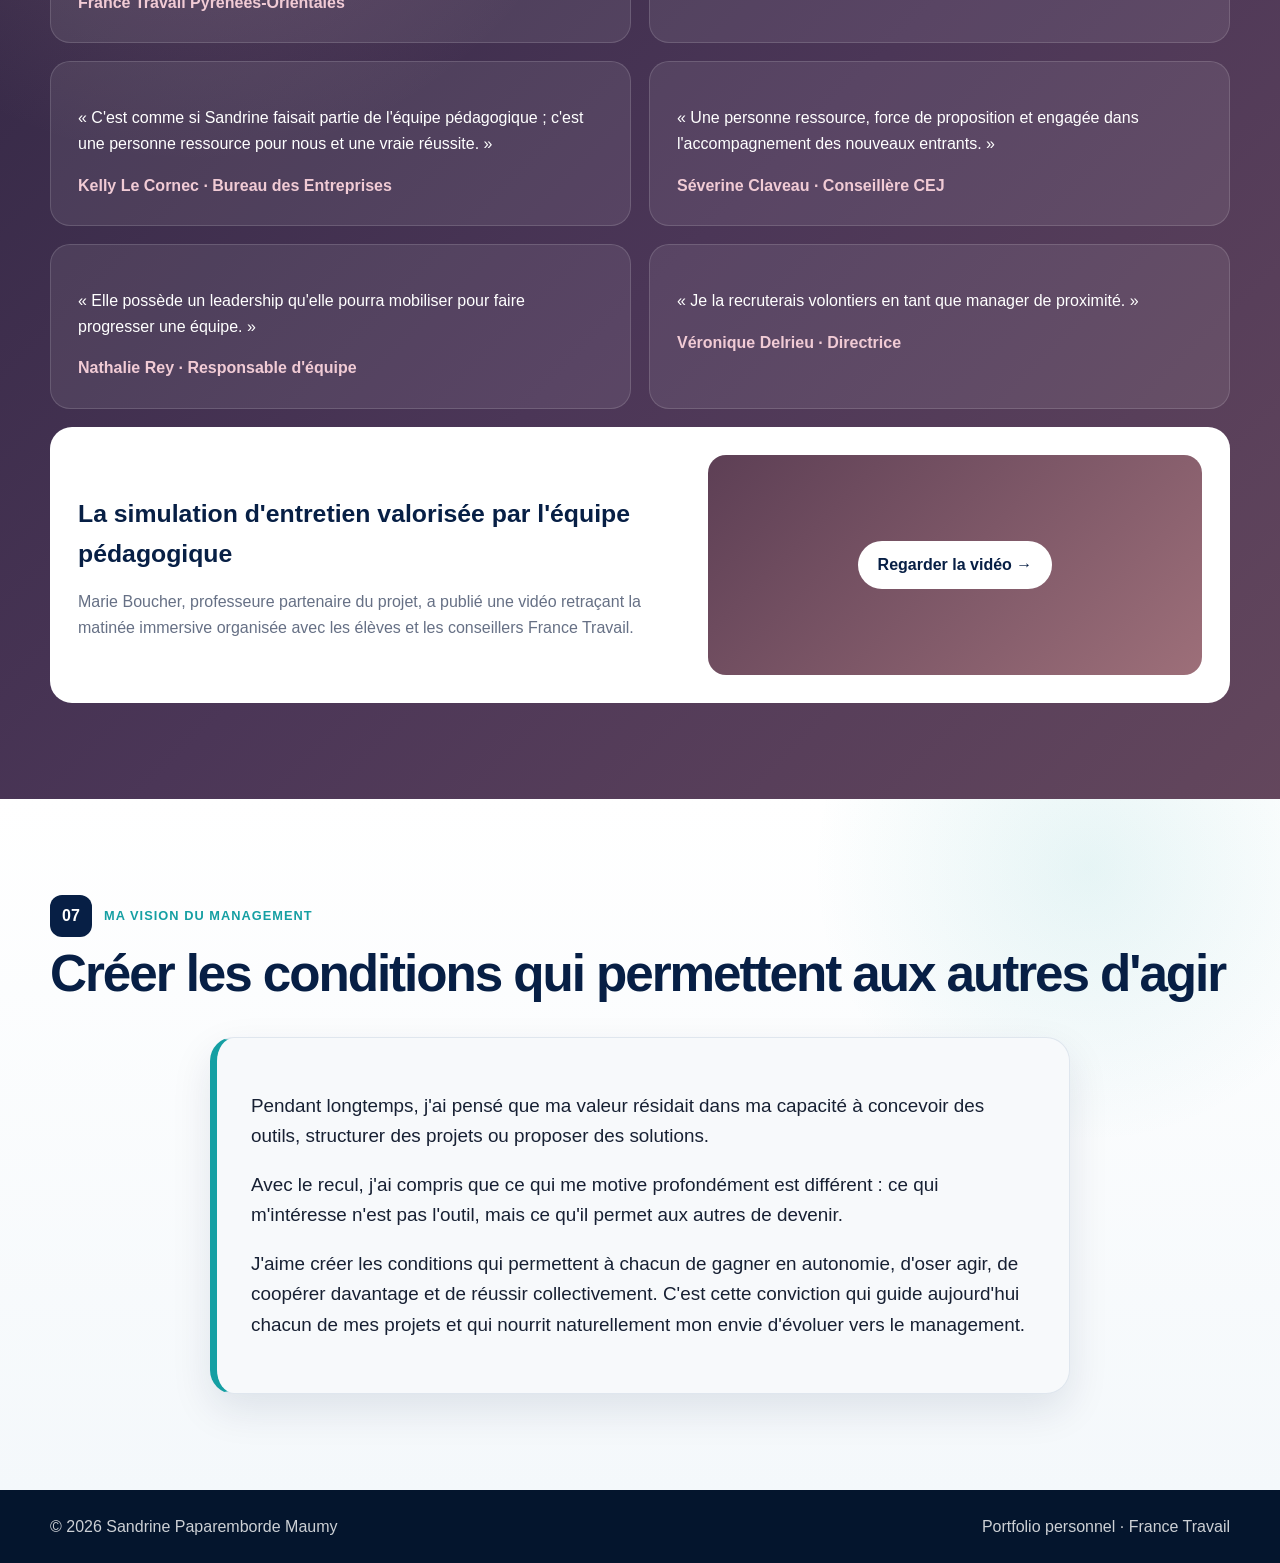
==== commit d459304b: "Add files via upload" ====
--- a/index.html
+++ b/index.html
@@ -1,11 +1,11 @@
-<!DOCTYPE html>
+E html>
 <html lang="fr">
 <head>
   <meta charset="UTF-8">
   <meta name="viewport" content="width=device-width, initial-scale=1.0">
   <meta name="description" content="De l'idée à l'impact — Portfolio professionnel de Sandrine Paparemborde Maumy.">
   <title>De l'idée à l'impact — Sandrine Paparemborde Maumy</title>
-  <link rel="stylesheet" href="style-v3-etape4-1.css?v=352">
+  <link rel="stylesheet" href="style-v3-etape4-1.css?v=341">
 </head>
 <body>
 <div class="intro-screen" aria-hidden="true">
@@ -31,6 +31,7 @@
           <a href="#preuves">Les preuves</a>
           <a href="#resultats">Résultats</a>
           <a href="#management">Management</a>
+          <a href="#immersions">Immersions</a>
           <a href="#temoignages">Ils en parlent</a>
           <a href="#vision">Ma vision</a>
         </div>
@@ -66,8 +67,9 @@
       <a href="#preuves"><strong>02</strong><span>Les preuves</span></a>
       <a href="#resultats"><strong>03</strong><span>Les résultats</span></a>
       <a href="#management"><strong>04</strong><span>Manager dans l'action</span></a>
-      <a href="#temoignages"><strong>05</strong><span>Ils en parlent</span></a>
-      <a href="#vision"><strong>06</strong><span>Ma vision</span></a>
+      <a href="#immersions"><strong>05</strong><span>Immersions managériales</span></a>
+      <a href="#temoignages"><strong>06</strong><span>Ils en parlent</span></a>
+      <a href="#vision"><strong>07</strong><span>Ma vision</span></a>
     </div>
   </div>
 </section>
@@ -144,8 +146,69 @@
         <a class="main-link" href="https://prezi.com/view/c4dwlTIqFjQt7i8cXg9i/?referral_token=P_iN9DlnB3FN" target="_blank" rel="noopener">Voir la preuve →</a>
       </article>
 
+      <article class="folder proof-card featured-proof" data-category="mobilisation">
+        <div class="folder-head"><span class="folder-index">02</span><span class="folder-icon">📁</span><span>Simulation immersive d'entretien</span></div>
+        <p class="project-summary">Mobiliser un collectif autour d'une action concrète à forte valeur pédagogique.</p>
+        <div class="project-flow">
+          <div><b>Besoin</b><span>Préparer les élèves aux réalités de l'entretien.</span></div>
+          <div><b>Réponse</b><span>Une demi-journée immersive avec jury de recruteurs.</span></div>
+          <div><b>Impact</b><span>17 volontaires, 8 conseillers, 26 élèves.</span></div>
+        </div>
+        <div class="skills">Leadership · Mobilisation sans lien hiérarchique · Coordination</div>
+        <a class="main-link" href="https://prezi.com/view/JIrvDfcZl2sVRa7VhXxM/?referral_token=P_iN9DlnB3FN" target="_blank" rel="noopener">Voir la preuve →</a>
+      </article>
+
+      <article class="folder proof-card" data-category="developpement">
+        <div class="folder-head"><span class="folder-index">03</span><span class="folder-icon">📁</span><span>Développement des compétences</span></div>
+        <p class="project-summary">Créer un support de référence consultable, évolutif et directement mobilisable.</p>
+        <div class="project-flow">
+          <div><b>Besoin</b><span>Renforcer les connaissances des équipes sur la formation.</span></div>
+          <div><b>Réponse</b><span>Un support interactif conçu pour l'animation collective.</span></div>
+          <div><b>Impact</b><span>Une ressource de transmission et d'appropriation.</span></div>
+        </div>
+        <div class="note">Certaines informations correspondent au contexte de l'époque et ne constituent pas une référence réglementaire actuelle.</div>
+        <div class="skills">Transmission · Pédagogie · Montée en compétences</div>
+        <a class="main-link" href="https://prezi.com/view/Ej2Y21d2Iuj32BrI35ai/?referral_token=P_iN9DlnB3FN" target="_blank" rel="noopener">Voir la preuve →</a>
+      </article>
+
+      <article class="folder proof-card" data-category="mobilisation">
+        <div class="folder-head"><span class="folder-index">04</span><span class="folder-icon">📁</span><span>Revue de performance régionale</span></div>
+        <p class="project-summary">Présenter une innovation CEJ et valoriser les pratiques de l'agence.</p>
+        <div class="project-flow">
+          <div><b>Besoin</b><span>Rendre visible une initiative locale à fort impact.</span></div>
+          <div><b>Réponse</b><span>Une présentation structurée devant la Direction régionale.</span></div>
+          <div><b>Impact</b><span>Félicitations sur la qualité, le contenu et l'innovation.</span></div>
+        </div>
+        <div class="skills">Représentation · Communication · Valorisation du collectif</div>
+        <a class="main-link" href="https://prezi.com/p/h62cjog5yin0/?present=1" target="_blank" rel="noopener">Voir la preuve →</a>
+      </article>
+
+      <article class="folder proof-card" data-category="innovation developpement">
+        <div class="folder-head"><span class="folder-index">05</span><span class="folder-icon">📁</span><span>Padlet CEJ</span></div>
+        <p class="project-summary">Donner aux jeunes un accès rapide et autonome aux opportunités locales.</p>
+        <div class="project-flow">
+          <div><b>Besoin</b><span>Des informations urgentes entre deux rendez-vous.</span></div>
+          <div><b>Réponse</b><span>Un espace partagé alimenté par 5 conseillers.</span></div>
+          <div><b>Impact</b><span>240 jeunes accompagnés pendant 6 mois.</span></div>
+        </div>
+        <div class="skills">Pouvoir d'agir · Conduite du changement · Autonomie</div>
+        <a class="main-link" href="https://padlet.com/APEPolygone/document-partage-equipe-cej-agence-france-travail-de-langon-aosroxestk13sw9f" target="_blank" rel="noopener">Voir la preuve →</a>
+      </article>
+
+      <article class="folder proof-card" data-category="developpement">
+        <div class="folder-head"><span class="folder-index">06</span><span class="folder-icon">📁</span><span>Guide interactif des partenaires</span></div>
+        <p class="project-summary">Rendre l'offre partenariale immédiatement accessible aux conseillers.</p>
+        <div class="project-flow">
+          <div><b>Besoin</b><span>Une offre riche mais difficile à mobiliser rapidement.</span></div>
+          <div><b>Réponse</b><span>Un mémo interactif structuré par besoins.</span></div>
+          <div><b>Impact</b><span>Un outil validé et salué par la direction départementale.</span></div>
+        </div>
+        <div class="skills">Structuration · Simplification · Coordination territoriale</div>
+        <a class="main-link" href="https://poleemploi.sharepoint.com/:p:/r/sites/OCC-Collectif-DTPyrnes-Orientales/_layouts/15/Doc.aspx?sourcedoc=%7BDD48FEF5-0394-4B19-84B0-B2C1670B8840%7D&file=_Guide%20des%20partenaires%20Intensif%20%20Interactif%20JUIN%202026.pptx&action=edit&mobileredirect=true" target="_blank" rel="noopener">Ouvrir le guide →</a>
+      </article>
+
       <article class="folder proof-card" data-category="innovation">
-        <div class="folder-head"><span class="folder-index">02</span><span class="folder-icon">📁</span><span>Mon Passeport Avenir Pro</span></div>
+        <div class="folder-head"><span class="folder-index">07</span><span class="folder-icon">📁</span><span>Mon Passeport Avenir Pro</span></div>
         <p class="project-summary">Transformer l'expérience des ateliers en un outil personnel, durable et réutilisable.</p>
         <div class="project-flow">
           <div><b>Besoin</b><span>Des élèves trop passifs et peu de traces conservées.</span></div>
@@ -157,43 +220,19 @@
       </article>
 
       <article class="folder proof-card" data-category="innovation developpement">
-        <div class="folder-head"><span class="folder-index">03</span><span class="folder-icon">📁</span><span>Padlet CEJ</span></div>
-        <p class="project-summary">Donner aux jeunes un accès rapide et autonome aux opportunités locales.</p>
-        <div class="project-flow">
-          <div><b>Besoin</b><span>Des informations urgentes entre deux rendez-vous.</span></div>
-          <div><b>Réponse</b><span>Un espace partagé alimenté par 5 conseillers.</span></div>
-          <div><b>Impact</b><span>240 jeunes accompagnés pendant 6 mois.</span></div>
-        </div>
-        <div class="skills">Pouvoir d'agir · Conduite du changement · Autonomie</div>
-        <a class="main-link" href="https://padlet.com/APEPolygone/document-partage-equipe-cej-agence-france-travail-de-langon-aosroxestk13sw9f" target="_blank" rel="noopener">Voir la preuve →</a>
+        <div class="folder-head"><span class="folder-index">08</span><span class="folder-icon">📁</span><span>Parcours Avenir Pro</span></div>
+        <p class="project-summary">Concevoir un parcours pédagogique complet, interactif et évalué.</p>
+        <div class="project-flow">
+          <div><b>Besoin</b><span>Rendre les ateliers plus engageants et mémorables.</span></div>
+          <div><b>Réponse</b><span>6 supports Genially et 4 quiz de consolidation.</span></div>
+          <div><b>Impact</b><span>57 ateliers animés dans une logique progressive.</span></div>
+        </div>
+        <div class="pills"><a class="pill" href="https://view.genially.com/68e63605e8a2232c6f2ba8a4" target="_blank" rel="noopener">Atelier 1</a><a class="pill" href="https://view.genially.com/68e8ffdde8d4ab42a77d42c5" target="_blank" rel="noopener">Atelier 2</a><a class="pill" href="https://view.genially.com/68f60dcb08e3777e12812fd8" target="_blank" rel="noopener">Atelier 3</a><a class="pill" href="https://view.genially.com/68f60e19b0a2bdd88a7df042" target="_blank" rel="noopener">Atelier 4</a><a class="pill" href="https://view.genially.com/6915ccf838c32f9240b12fc1" target="_blank" rel="noopener">Atelier 5</a><a class="pill" href="https://view.genially.com/68ecd334d738c90b7a5e551c" target="_blank" rel="noopener">Atelier 6</a><a class="pill quiz" href="https://view.genially.com/68e7a7093eefbe0f6482433e" target="_blank" rel="noopener">Quiz 1</a><a class="pill quiz" href="https://view.genially.com/68ecc32f9fa39f3906799a2b" target="_blank" rel="noopener">Quiz 2</a><a class="pill quiz" href="https://view.genially.com/68f6308a477bfd0caac2aa1b" target="_blank" rel="noopener">Quiz 3</a><a class="pill quiz" href="https://view.genially.com/6909ae9fd7bc6ad9372b8e27" target="_blank" rel="noopener">Quiz 4</a></div>
+        <div class="skills">Ingénierie pédagogique · Création · Animation · Évaluation</div>
       </article>
 
       <article class="folder proof-card" data-category="developpement">
-        <div class="folder-head"><span class="folder-index">04</span><span class="folder-icon">📁</span><span>Guide interactif des partenaires</span></div>
-        <p class="project-summary">Rendre l'offre partenariale immédiatement accessible aux conseillers.</p>
-        <div class="project-flow">
-          <div><b>Besoin</b><span>Une offre riche mais difficile à mobiliser rapidement.</span></div>
-          <div><b>Réponse</b><span>Un mémo interactif structuré par besoins.</span></div>
-          <div><b>Impact</b><span>Un outil validé et salué par la direction départementale.</span></div>
-        </div>
-        <div class="skills">Structuration · Simplification · Coordination territoriale</div>
-        <a class="main-link" href="https://poleemploi.sharepoint.com/:p:/r/sites/OCC-Collectif-DTPyrnes-Orientales/_layouts/15/Doc.aspx?sourcedoc=%7BDD48FEF5-0394-4B19-84B0-B2C1670B8840%7D&file=_Guide%20des%20partenaires%20Intensif%20%20Interactif%20JUIN%202026.pptx&action=edit&mobileredirect=true" target="_blank" rel="noopener">Ouvrir le guide →</a>
-      </article>
-
-      <article class="folder proof-card featured-proof" data-category="mobilisation">
-        <div class="folder-head"><span class="folder-index">05</span><span class="folder-icon">📁</span><span>Simulation immersive d'entretien</span></div>
-        <p class="project-summary">Mobiliser un collectif autour d'une action concrète à forte valeur pédagogique.</p>
-        <div class="project-flow">
-          <div><b>Besoin</b><span>Préparer les élèves aux réalités de l'entretien.</span></div>
-          <div><b>Réponse</b><span>Une demi-journée immersive avec jury de recruteurs.</span></div>
-          <div><b>Impact</b><span>17 volontaires, 8 conseillers, 26 élèves.</span></div>
-        </div>
-        <div class="skills">Leadership · Mobilisation sans lien hiérarchique · Coordination</div>
-        <a class="main-link" href="https://prezi.com/view/JIrvDfcZl2sVRa7VhXxM/?referral_token=P_iN9DlnB3FN" target="_blank" rel="noopener">Voir la preuve →</a>
-      </article>
-
-      <article class="folder proof-card" data-category="developpement">
-        <div class="folder-head"><span class="folder-index">06</span><span class="folder-icon">📁</span><span>Guide espace recruteur</span></div>
+        <div class="folder-head"><span class="folder-index">09</span><span class="folder-icon">📁</span><span>Guide espace recruteur</span></div>
         <p class="project-summary">Transformer une procédure complexe en parcours clair pour les employeurs.</p>
         <div class="project-flow">
           <div><b>Besoin</b><span>Des employeurs peu autonomes sur l'espace recruteur.</span></div>
@@ -202,43 +241,6 @@
         </div>
         <div class="skills">Vulgarisation · Parcours utilisateur · Autonomie employeur</div>
         <a class="main-link" href="https://prezi.com/view/ou5HqQnrszqdwTtCcEfu/?referral_token=P_iN9DlnB3FN" target="_blank" rel="noopener">Découvrir le guide →</a>
-      </article>
-
-      <article class="folder proof-card" data-category="developpement">
-        <div class="folder-head"><span class="folder-index">07</span><span class="folder-icon">📁</span><span>Développement des compétences</span></div>
-        <p class="project-summary">Créer un support de référence consultable, évolutif et directement mobilisable.</p>
-        <div class="project-flow">
-          <div><b>Besoin</b><span>Renforcer les connaissances des équipes sur la formation.</span></div>
-          <div><b>Réponse</b><span>Un support interactif conçu pour l'animation collective.</span></div>
-          <div><b>Impact</b><span>Une ressource de transmission et d'appropriation.</span></div>
-        </div>
-        <div class="note">Certaines informations correspondent au contexte de l'époque et ne constituent pas une référence réglementaire actuelle.</div>
-        <div class="skills">Transmission · Pédagogie · Montée en compétences</div>
-        <a class="main-link" href="https://prezi.com/view/Ej2Y21d2Iuj32BrI35ai/?referral_token=P_iN9DlnB3FN" target="_blank" rel="noopener">Voir la preuve →</a>
-      </article>
-
-      <article class="folder proof-card" data-category="mobilisation">
-        <div class="folder-head"><span class="folder-index">08</span><span class="folder-icon">📁</span><span>Revue de performance régionale</span></div>
-        <p class="project-summary">Présenter une innovation CEJ et valoriser les pratiques de l'agence.</p>
-        <div class="project-flow">
-          <div><b>Besoin</b><span>Rendre visible une initiative locale à fort impact.</span></div>
-          <div><b>Réponse</b><span>Une présentation structurée devant la Direction régionale.</span></div>
-          <div><b>Impact</b><span>Félicitations sur la qualité, le contenu et l'innovation.</span></div>
-        </div>
-        <div class="skills">Représentation · Communication · Valorisation du collectif</div>
-        <a class="main-link" href="https://prezi.com/p/h62cjog5yin0/?present=1" target="_blank" rel="noopener">Voir la preuve →</a>
-      </article>
-
-      <article class="folder proof-card" data-category="innovation developpement">
-        <div class="folder-head"><span class="folder-index">09</span><span class="folder-icon">📁</span><span>Parcours Avenir Pro</span></div>
-        <p class="project-summary">Concevoir un parcours pédagogique complet, interactif et évalué.</p>
-        <div class="project-flow">
-          <div><b>Besoin</b><span>Rendre les ateliers plus engageants et mémorables.</span></div>
-          <div><b>Réponse</b><span>6 supports Genially et 4 quiz de consolidation.</span></div>
-          <div><b>Impact</b><span>57 ateliers animés dans une logique progressive.</span></div>
-        </div>
-        <div class="pills"><a class="pill" href="https://view.genially.com/68e63605e8a2232c6f2ba8a4" target="_blank" rel="noopener">Atelier 1</a><a class="pill" href="https://view.genially.com/68e8ffdde8d4ab42a77d42c5" target="_blank" rel="noopener">Atelier 2</a><a class="pill" href="https://view.genially.com/68f60dcb08e3777e12812fd8" target="_blank" rel="noopener">Atelier 3</a><a class="pill" href="https://view.genially.com/68f60e19b0a2bdd88a7df042" target="_blank" rel="noopener">Atelier 4</a><a class="pill" href="https://view.genially.com/6915ccf838c32f9240b12fc1" target="_blank" rel="noopener">Atelier 5</a><a class="pill" href="https://view.genially.com/68ecd334d738c90b7a5e551c" target="_blank" rel="noopener">Atelier 6</a><a class="pill quiz" href="https://view.genially.com/68e7a7093eefbe0f6482433e" target="_blank" rel="noopener">Quiz 1</a><a class="pill quiz" href="https://view.genially.com/68ecc32f9fa39f3906799a2b" target="_blank" rel="noopener">Quiz 2</a><a class="pill quiz" href="https://view.genially.com/68f6308a477bfd0caac2aa1b" target="_blank" rel="noopener">Quiz 3</a><a class="pill quiz" href="https://view.genially.com/6909ae9fd7bc6ad9372b8e27" target="_blank" rel="noopener">Quiz 4</a></div>
-        <div class="skills">Ingénierie pédagogique · Création · Animation · Évaluation</div>
       </article>
     </div>
   </div>
@@ -307,7 +309,7 @@
         <div class="domain-stats">
           <div class="wide-stat"><strong>35 % → 85 %</strong><span>de suivi réalisé</span></div>
           <div><strong>+50</strong><span>points de progression</span></div>
-          <div><strong>+14 pts</strong><span>par rapport à N-1 sur l’indicateur FTAE</span></div>
+          <div><strong>+3 %</strong><span>sur l’indicateur FTAE</span></div>
         </div>
       </article>
 
@@ -383,21 +385,81 @@
   </div>
 </section>
 
+
+<section class="immersions-section" id="immersions">
+  <div class="container reveal">
+    <span class="section-number">05</span><span class="kicker">Construire ma posture managériale</span>
+    <h2>Deux immersions, deux environnements, un même objectif</h2>
+    <p class="intro">Confronter ma représentation du management à des réalités d'agence différentes, observer les pratiques et enrichir ma manière d'agir.</p>
+
+    <div class="immersion-grid">
+      <article class="immersion-card">
+        <div class="immersion-card-head">
+          <span class="immersion-place">PRADES</span>
+          <span class="immersion-duration">2 jours</span>
+        </div>
+        <p class="immersion-context">Agence à taille humaine · proximité · polyvalence · fonctionnement collectif de l'ELD</p>
+        <div class="immersion-points">
+          <div><b>Observer</b><span>La mutualisation, la fluidité des échanges et la capacité des managers à se relayer au-delà de leur périmètre.</span></div>
+          <div><b>Approfondir</b><span>Le pilotage de l'activité, la planification, les ESA et la lecture contextualisée de la performance.</span></div>
+          <div><b>Retenir</b><span>Un manager contribue au fonctionnement global de l'agence et porte collectivement les décisions de l'ELD.</span></div>
+        </div>
+      </article>
+
+      <article class="immersion-card">
+        <div class="immersion-card-head">
+          <span class="immersion-place">MONTPELLIER MÉDITERRANÉE</span>
+          <span class="immersion-duration">3 jours</span>
+        </div>
+        <p class="immersion-context">Agence de +110 collaborateurs · coordination entre managers · enjeux RH · accompagnement du changement</p>
+        <div class="immersion-points">
+          <div><b>Observer</b><span>Le fonctionnement d'une ELD élargie et la coordination entre REA dans un environnement plus complexe.</span></div>
+          <div><b>Approfondir</b><span>Les arbitrages liés à la constitution des équipes, les impacts humains et RH et l'accompagnement des transformations.</span></div>
+          <div><b>Retenir</b><span>La coopération entre pairs et l'intelligence collective sécurisent les décisions et renforcent la cohérence managériale.</span></div>
+        </div>
+      </article>
+    </div>
+
+    <div class="immersion-synthesis">
+      <strong>Ce que ces immersions ont consolidé</strong>
+      <span>Pilotage · coopération en ELD · prise de recul · accompagnement des collaborateurs · décision collective · performance et enjeux humains</span>
+    </div>
+
+    <div class="immersion-perspective">
+      <span class="kicker">Élargir le regard</span>
+      <p>Ma participation au CDTE des Pyrénées-Orientales et à un atelier autour de la convention tripartite complète ces immersions en reliant les réalités d'agence aux enjeux de transformation et de territoire.</p>
+    </div>
+  </div>
+</section>
+
 <section class="reviews-section" id="temoignages">
   <div class="container reveal">
-    <span class="section-number">05</span><span class="kicker">Ils en parlent</span>
-    <h2>Ils en parlent</h2>
-    <p class="reviews-intro">Ces témoignages illustrent mon parcours professionnel.</p>
+    <span class="section-number">06</span><span class="kicker">Ils en parlent</span>
+   <h2>Ils en parlent</h2>
+<p class="reviews-intro">
+  Ces témoignages illustrent mon parcours professionnel.
+</p>
     <div class="quote-grid">
-      <blockquote class="review-card review-ft"><p>« Un grand merci à Mme Paparemborde pour la compilation de l'offre de services partenaires sur un outil mémo interactif très bien conçu. »</p><footer><strong>Anne Danycan</strong><br>Directrice départementale<br>France Travail Pyrénées-Orientales</footer></blockquote>
-      <blockquote class="review-card review-partner"><p>« Ta disponibilité, la qualité de tes échanges et la richesse de ton témoignage ont été particulièrement appréciées. »</p><footer><strong>Patrick Monier</strong><br>Directeur délégué aux formations professionnelles et technologiques<br>Lycée Aristide Maillol</footer></blockquote>
-      <blockquote class="review-card review-partner"><p>« C'est comme si Sandrine faisait partie de l'équipe pédagogique ; c'est une personne ressource pour nous et une vraie réussite. »</p><footer><strong>Kelly Le Cornec</strong><br>Responsable du Bureau des Entreprises<br>Lycée Aristide Maillol</footer></blockquote>
-      <blockquote class="review-card review-ft"><p>« Une personne ressource, force de proposition et engagée dans l'accompagnement des nouveaux entrants. »</p><footer><strong>Séverine Claveau</strong><br>Formatrice interne<br>France Travail</footer></blockquote>
-      <blockquote class="review-card review-ft"><p>« Elle possède un leadership qu'elle pourra mobiliser pour faire progresser une équipe. »</p><footer><strong>Nathalie Rey</strong><br>Responsable d'équipe<br>Agence France Travail de Villenave-d'Ornon</footer></blockquote>
-      <blockquote class="review-card review-ft"><p>« Je la recruterais volontiers en tant que manager de proximité. »</p><footer><strong>Véronique Delrieu</strong><br>Directrice de la Plateforme régionale de contrôle de la recherche d'emploi<br>France Travail Nouvelle-Aquitaine</footer></blockquote>
-      <div class="video-card review-partner">
-        <div><span class="kicker">Preuve en images</span><h3>La simulation d'entretien valorisée par l'équipe pédagogique</h3><p class="video-role"><strong>Marie Boucher</strong><br>Professeure Économie-Gestion<br>Lycée Aristide Maillol</p><p>Marie Boucher, professeure partenaire du projet, a publié une vidéo retraçant la matinée immersive organisée avec les élèves et les conseillers France Travail.</p></div>
-        <div class="video-box"><a href="https://www.linkedin.com/posts/mbhexale12-11_une-g%C3%A9n%C3%A9ration-mcv-qui-transforme-lentra%C3%AEnement-activity-7431767576550113280-bfyH?utm_source=share&utm_medium=member_desktop&rcm=ACoAADkkWWsBetH33jgU1_x3N8IHV4reQwKlmN0" target="_blank" rel="noopener">Regarder la vidéo →</a></div>
+      <blockquote><p>« Un grand merci à Mme Paparemborde pour la compilation de l'offre de services partenaires sur un outil mémo interactif très bien conçu. »</p><footer class="ft-review">
+<strong>Anne Danycan</strong><br>
+Directrice départementale<br>
+France Travail Pyrénées-Orientales
+</footer></blockquote>
+      <blockquote><p>« Ta disponibilité, la qualité de tes échanges et la richesse de ton témoignage ont été particulièrement appréciées. »</p><footer>Patrick Monier · Lycée Aristide Maillol</footer></blockquote>
+      <blockquote><p>« C'est comme si Sandrine faisait partie de l'équipe pédagogique ; c'est une personne ressource pour nous et une vraie réussite. »</p><footer>Kelly Le Cornec · Bureau des Entreprises</footer></blockquote>
+      <blockquote><p>« Une personne ressource, force de proposition et engagée dans l'accompagnement des nouveaux entrants. »</p><footer>Séverine Claveau · Conseillère CEJ</footer></blockquote>
+      <blockquote><p>« Elle possède un leadership qu'elle pourra mobiliser pour faire progresser une équipe. »</p><footer>Nathalie Rey · Responsable d'équipe</footer></blockquote>
+      <blockquote><p>« Je la recruterais volontiers en tant que manager de proximité. »</p><footer>Véronique Delrieu · Directrice</footer></blockquote>
+
+      <div class="video-card">
+        <div>
+          <span class="kicker">Preuve en images</span>
+          <h3>La simulation d'entretien valorisée par l'équipe pédagogique</h3>
+          <p>Marie Boucher, professeure partenaire du projet, a publié une vidéo retraçant la matinée immersive organisée avec les élèves et les conseillers France Travail.</p>
+        </div>
+        <div class="video-box">
+          <a href="https://www.linkedin.com/posts/mbhexale12-11_une-g%C3%A9n%C3%A9ration-mcv-qui-transforme-lentra%C3%AEnement-activity-7431767576550113280-bfyH?utm_source=share&utm_medium=member_desktop&rcm=ACoAADkkWWsBetH33jgU1_x3N8IHV4reQwKlmN0" target="_blank" rel="noopener">Regarder la vidéo →</a>
+        </div>
       </div>
     </div>
   </div>
@@ -405,7 +467,7 @@
 
 <section class="vision-section" id="vision">
   <div class="container reveal">
-    <span class="section-number">06</span><span class="kicker">Ma vision du management</span>
+    <span class="section-number">07</span><span class="kicker">Ma vision du management</span>
     <h2>Créer les conditions qui permettent aux autres d'agir</h2>
     <div class="vision">
       <p>Pendant longtemps, j'ai pensé que ma valeur résidait dans ma capacité à concevoir des outils, structurer des projets ou proposer des solutions.</p>
--- a/style-v3-etape4-1.css
+++ b/style-v3-etape4-1.css
@@ -1180,3 +1180,23 @@
   .domain-stats div{min-height:auto}
   .publics{grid-template-columns:1fr}
 }
+
+
+/* --- Immersions managériales --- */
+.immersions-section{padding:88px 0;background:linear-gradient(180deg,#f7fbfb 0%,#ffffff 100%);}
+.immersion-grid{display:grid;grid-template-columns:repeat(2,minmax(0,1fr));gap:26px;margin-top:34px;}
+.immersion-card{background:#fff;border:1px solid rgba(21,159,163,.22);border-radius:20px;padding:28px;box-shadow:0 16px 40px rgba(7,31,69,.07);}
+.immersion-card-head{display:flex;align-items:center;justify-content:space-between;gap:18px;margin-bottom:14px;}
+.immersion-place{font-weight:800;letter-spacing:.04em;color:#071f45;font-size:1.05rem;}
+.immersion-duration{white-space:nowrap;padding:7px 11px;border-radius:999px;background:#edf4f1;color:#0b3c78;font-weight:700;font-size:.86rem;}
+.immersion-context{margin:0 0 20px;color:#667085;font-weight:600;}
+.immersion-points{display:grid;gap:15px;}
+.immersion-points>div{display:grid;grid-template-columns:92px 1fr;gap:12px;padding-top:14px;border-top:1px solid rgba(7,31,69,.08);}
+.immersion-points b{color:#159fa3;}
+.immersion-points span{color:#172033;line-height:1.55;}
+.immersion-synthesis{margin-top:28px;padding:20px 24px;border-radius:16px;background:#071f45;color:#fff;display:flex;flex-wrap:wrap;align-items:center;gap:12px 22px;}
+.immersion-synthesis strong{font-size:1.02rem;}
+.immersion-synthesis span{opacity:.88;}
+.immersion-perspective{margin-top:18px;padding:22px 24px;border-left:4px solid #159fa3;background:#f5efe5;border-radius:0 14px 14px 0;}
+.immersion-perspective p{margin:8px 0 0;color:#172033;line-height:1.6;}
+@media(max-width:820px){.immersion-grid{grid-template-columns:1fr}.immersion-points>div{grid-template-columns:1fr}.immersion-card-head{align-items:flex-start;flex-direction:column}.immersions-section{padding:64px 0}}
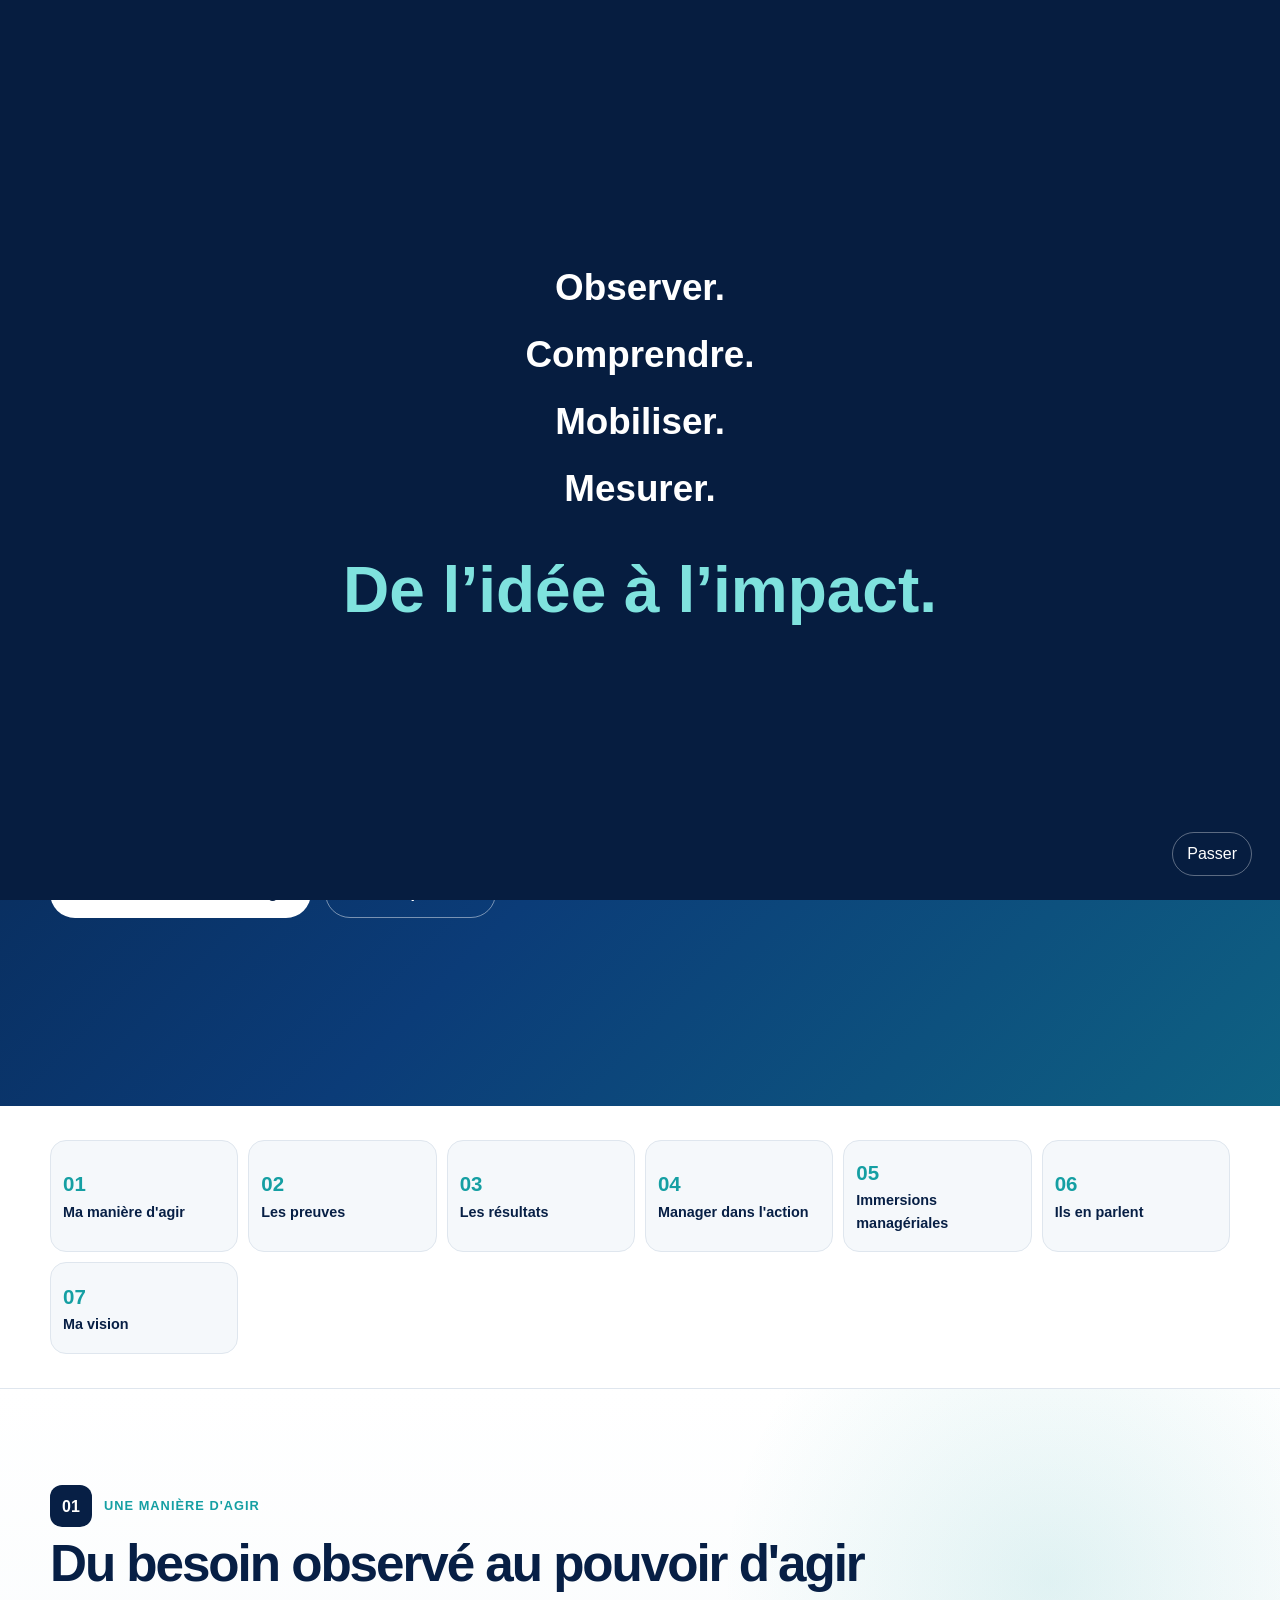
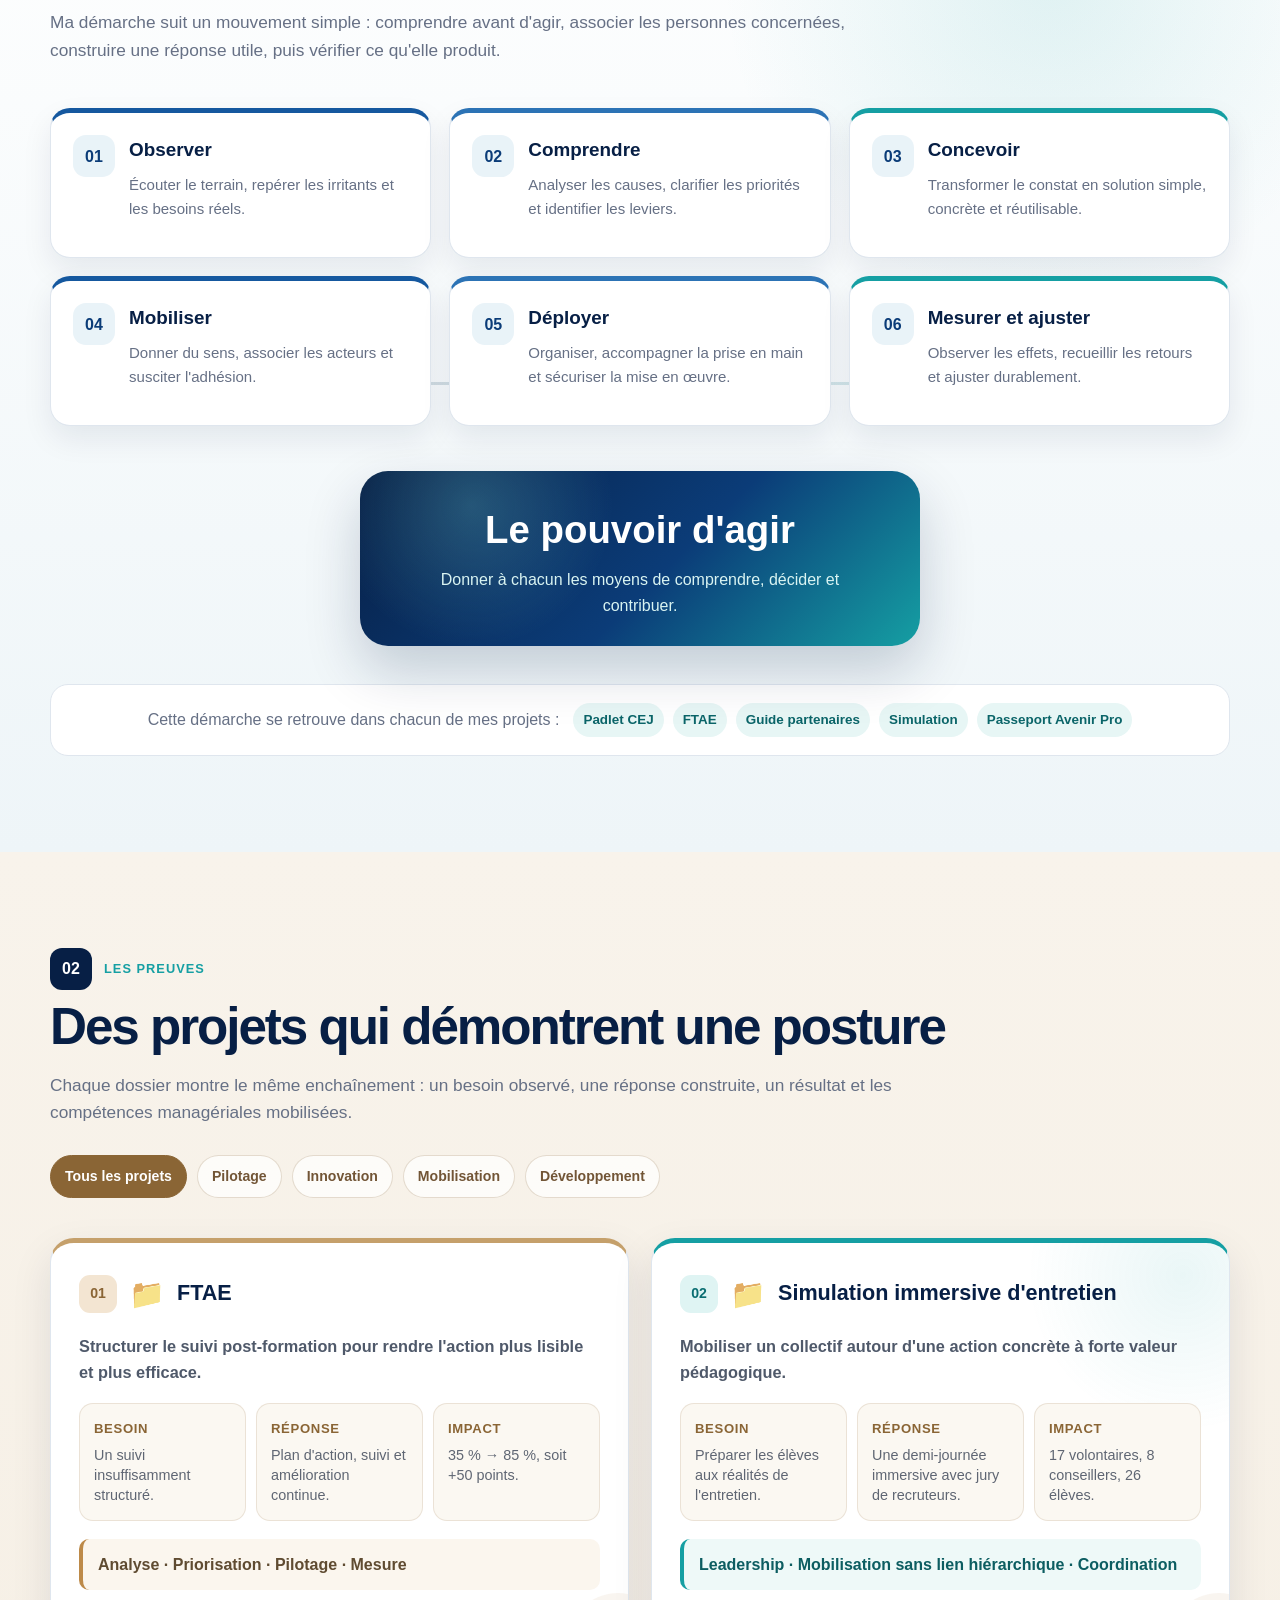
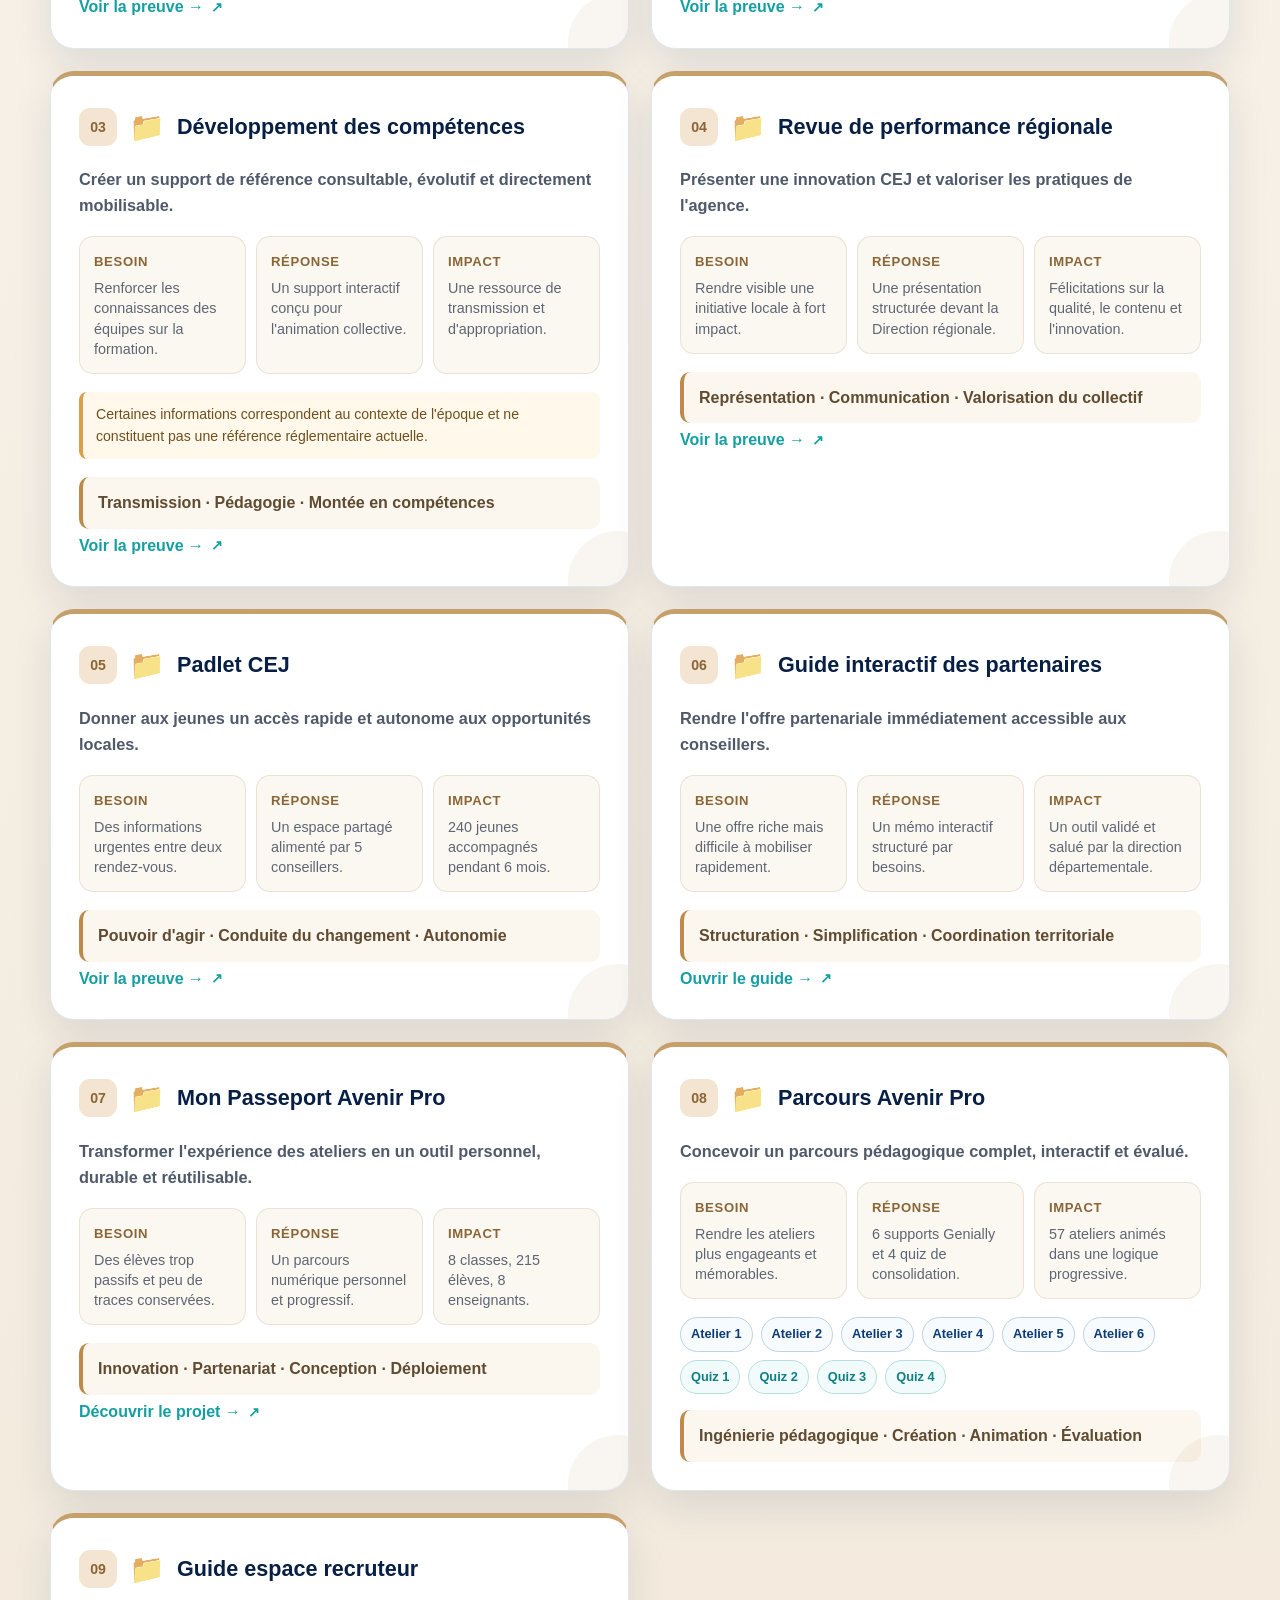
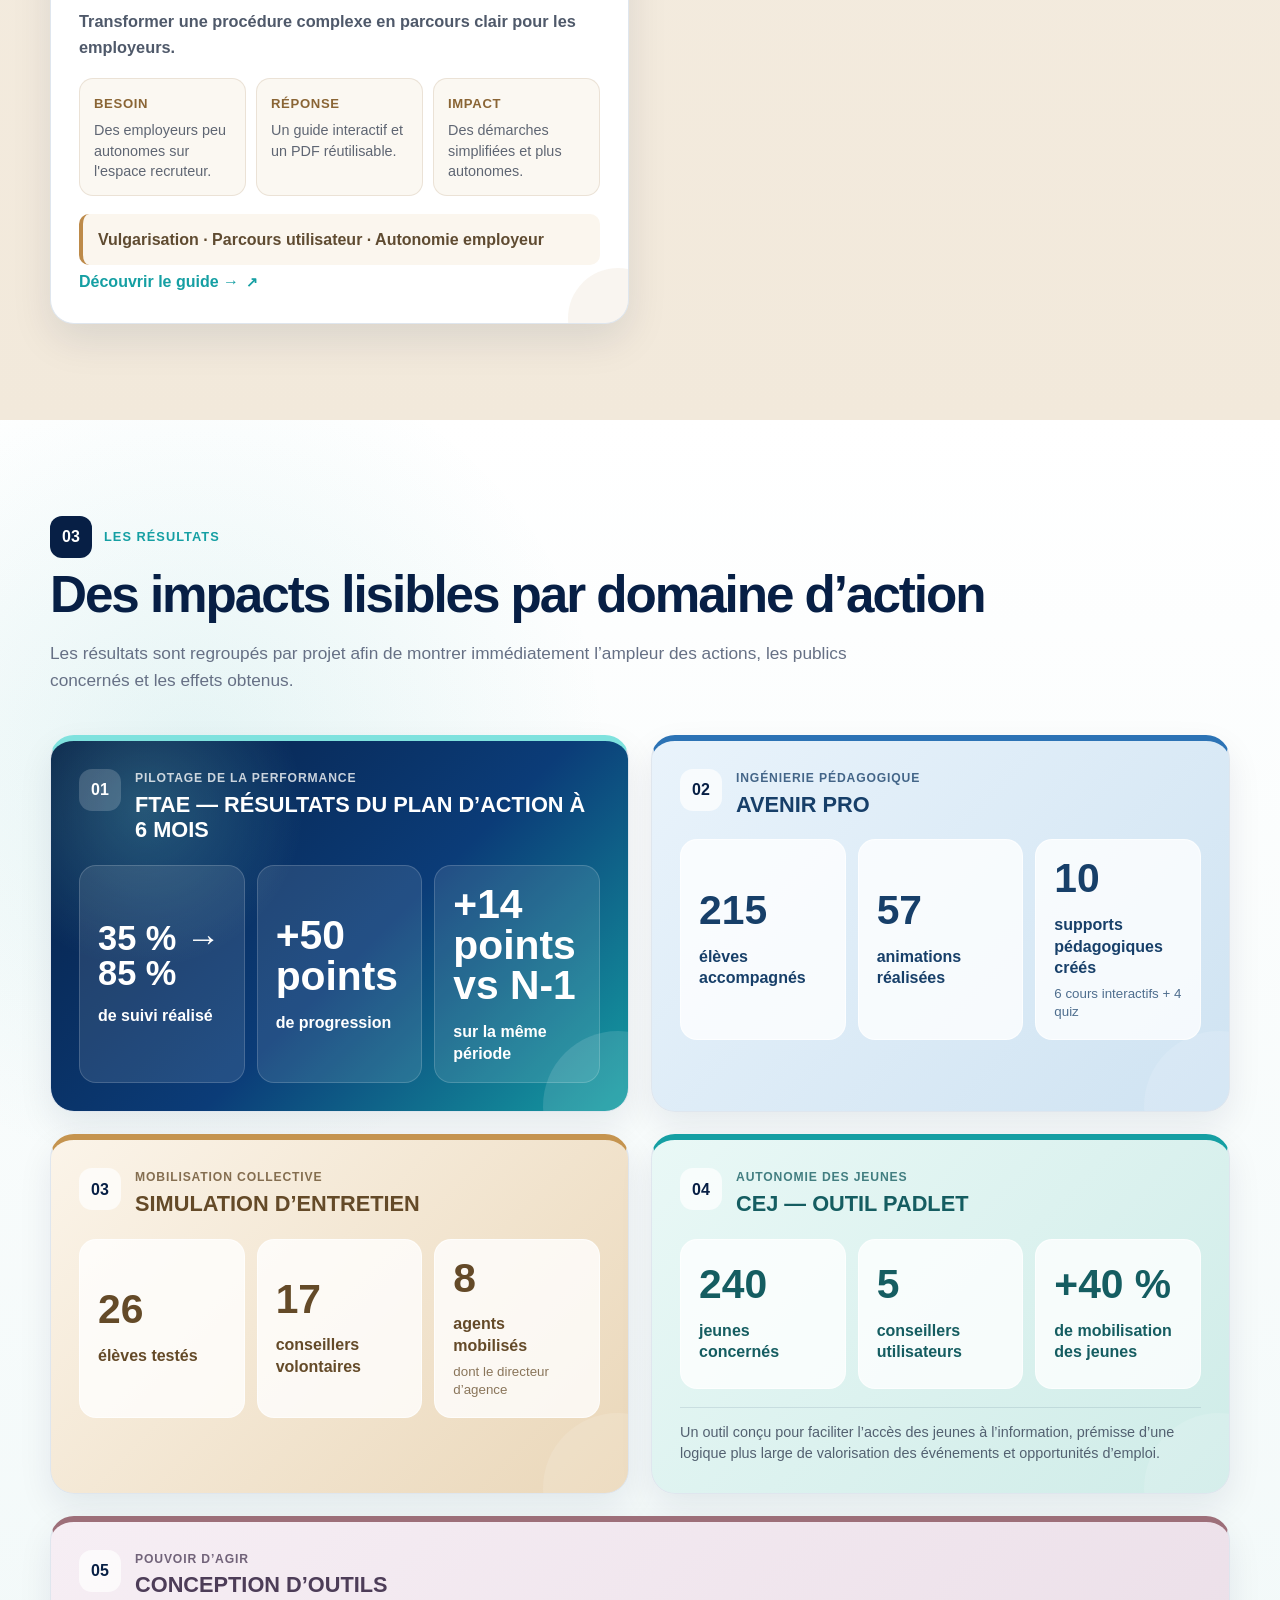
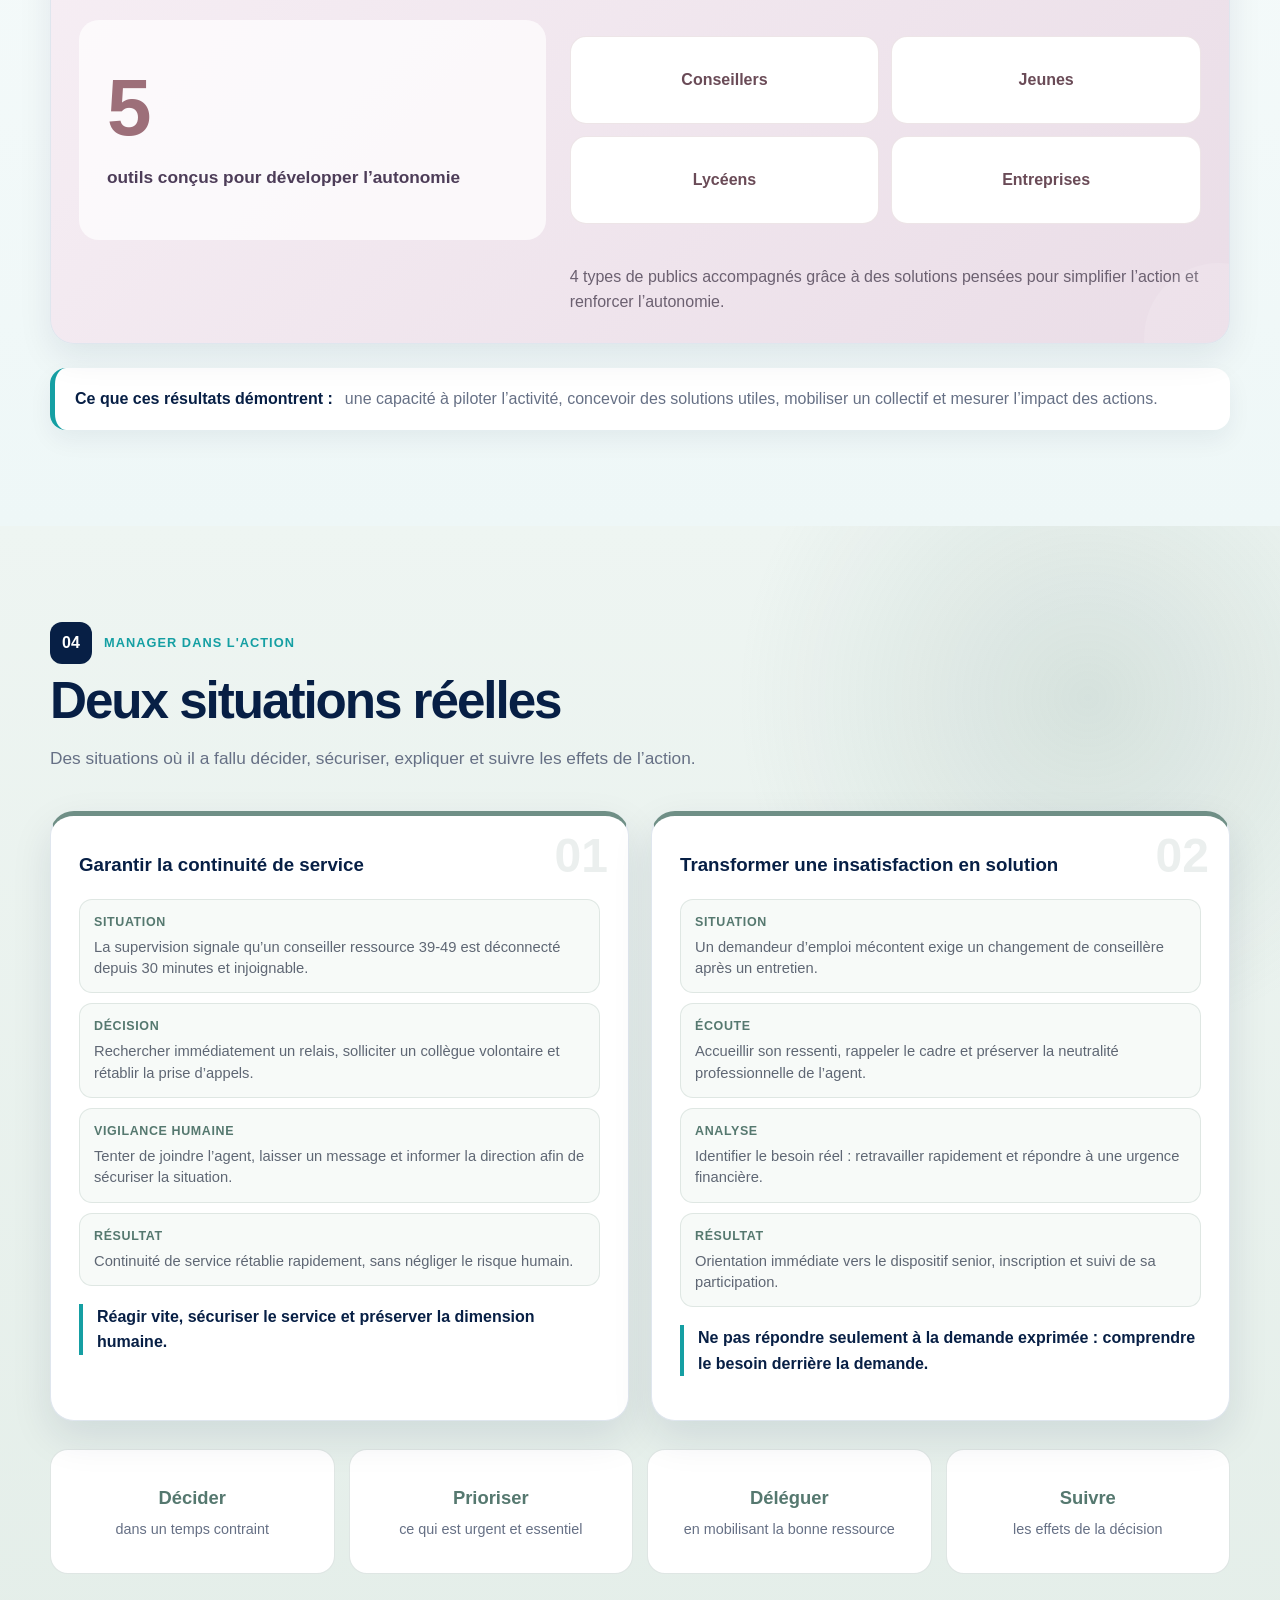
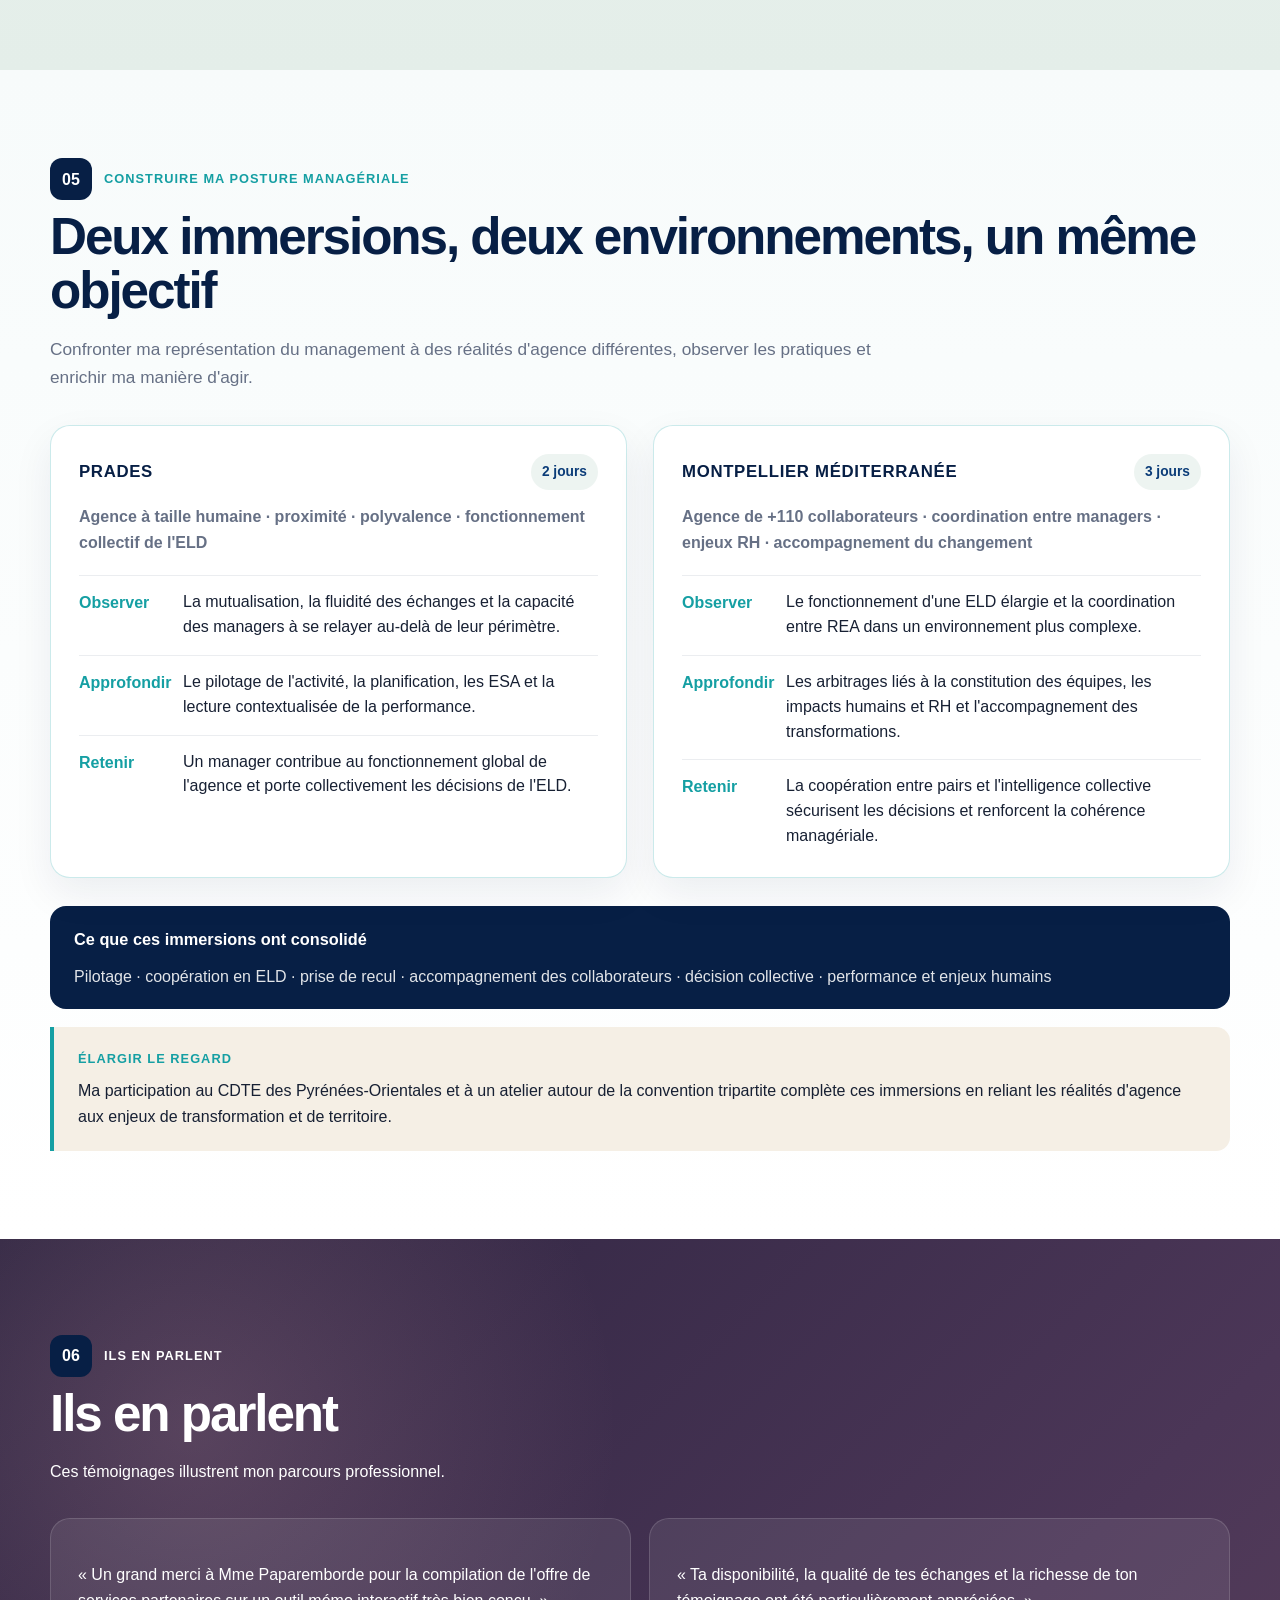
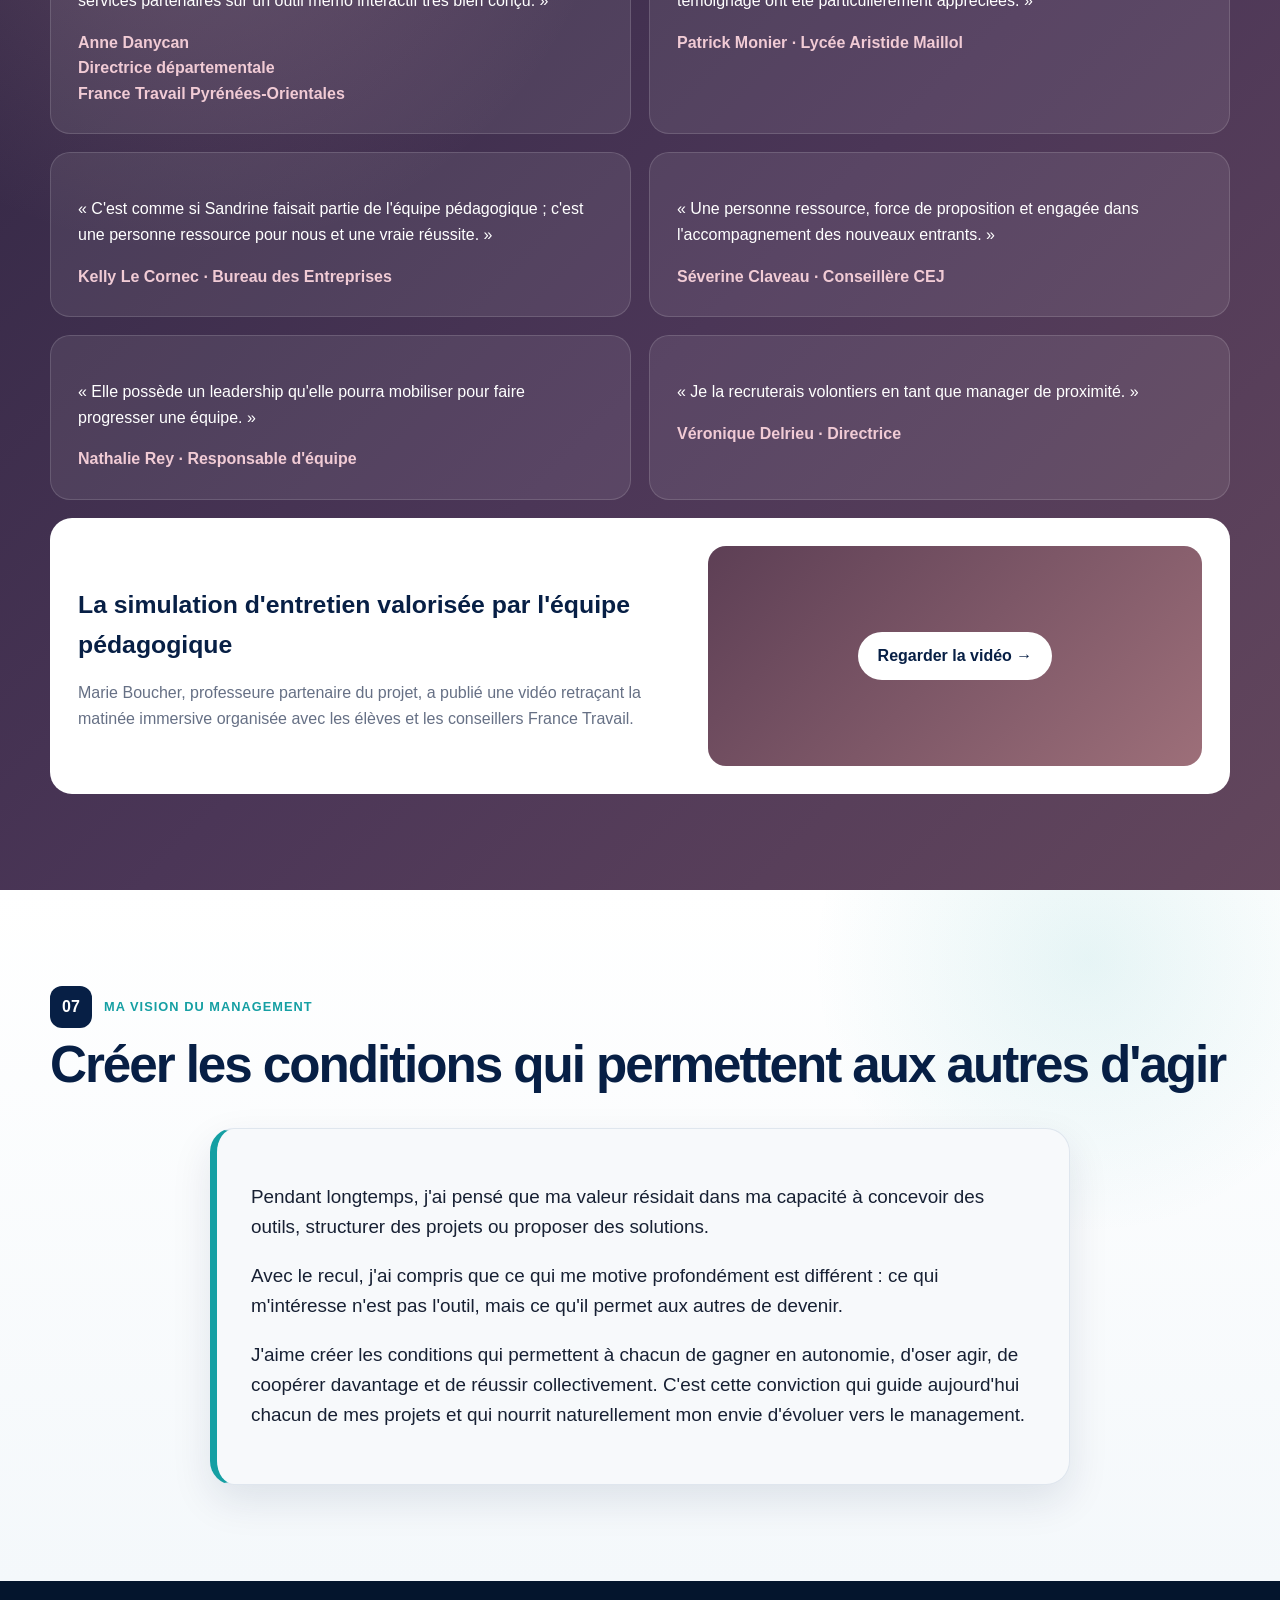
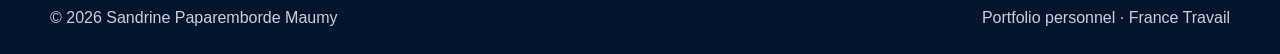
==== commit a341846e: "Add files via upload autre dossier" ====
--- a/index.html
+++ b/index.html
@@ -1,491 +1,450 @@
-E html>
+E html&gt;
 <html lang="fr">
 <head>
-  <meta charset="UTF-8">
-  <meta name="viewport" content="width=device-width, initial-scale=1.0">
-  <meta name="description" content="De l'idée à l'impact — Portfolio professionnel de Sandrine Paparemborde Maumy.">
-  <title>De l'idée à l'impact — Sandrine Paparemborde Maumy</title>
-  <link rel="stylesheet" href="style-v3-etape4-1.css?v=341">
+<meta charset="utf-8"/>
+<meta content="width=device-width, initial-scale=1.0" name="viewport"/>
+<meta content="De l'idée à l'impact — Portfolio professionnel de Sandrine Paparemborde Maumy." name="description"/>
+<title>De l'idée à l'impact — Sandrine Paparemborde Maumy</title>
+<link href="style-v3-etape4-1.css?v=341" rel="stylesheet"/>
 </head>
 <body>
-<div class="intro-screen" aria-hidden="true">
-  <div class="intro-sequence">
-    <span>Observer.</span>
-    <span>Comprendre.</span>
-    <span>Mobiliser.</span>
-    <span>Mesurer.</span>
-    <strong>De l’idée à l’impact.</strong>
-  </div>
-</div>
-<div class="reading-progress" aria-hidden="true"><span></span></div>
+<div aria-hidden="true" class="intro-screen">
+<div class="intro-sequence">
+<span>Observer.</span>
+<span>Comprendre.</span>
+<span>Mobiliser.</span>
+<span>Mesurer.</span>
+<strong>De l’idée à l’impact.</strong>
+</div>
+</div>
+<div aria-hidden="true" class="reading-progress"><span></span></div>
 <header class="site-header">
-  <div class="container">
-    <nav class="nav">
-      <a class="brand" href="#accueil">Sandrine <span>Paparemborde Maumy</span></a>
-      <div class="nav-right">
-        <div class="header-institution">
-          <img src="logo-france-travail.png" alt="République Française et France Travail">
-        </div>
-        <div class="menu">
-          <a href="#maniere">Ma manière d'agir</a>
-          <a href="#preuves">Les preuves</a>
-          <a href="#resultats">Résultats</a>
-          <a href="#management">Management</a>
-          <a href="#immersions">Immersions</a>
-          <a href="#temoignages">Ils en parlent</a>
-          <a href="#vision">Ma vision</a>
-        </div>
-      </div>
-    </nav>
-  </div>
+<div class="container">
+<nav class="nav">
+<a class="brand" href="#accueil">Sandrine <span>Paparemborde Maumy</span></a>
+<div class="nav-right">
+<div class="header-institution">
+<img alt="République Française et France Travail" src="logo-france-travail.png"/>
+</div>
+<div class="menu">
+<a href="#maniere">Ma manière d'agir</a>
+<a href="#preuves">Les preuves</a>
+<a href="#resultats">Résultats</a>
+<a href="#management">Management</a>
+<a href="#immersions">Immersions</a>
+<a href="#temoignages">Ils en parlent</a>
+<a href="#vision">Ma vision</a>
+</div>
+</div>
+</nav>
+</div>
 </header>
-
 <main>
 <section class="hero" id="accueil">
-  <div class="container hero-grid">
-    <div>
-      
-      <p class="institutional-context">Portfolio personnel · Candidature interne France Travail</p>
-      <p class="candidate-name">Sandrine Paparemborde Maumy</p>
-      <span class="candidate-badge">Candidate au poste de Manager de proximité</span>
-      <h1>De l'idée<br><span>à l'impact</span></h1>
-      <p class="lead">Depuis plus de quinze ans, je transforme les besoins du terrain en solutions concrètes en mobilisant les personnes, les partenariats et l'intelligence collective afin de renforcer durablement le pouvoir d'agir des équipes et des usagers.</p>
-      <p class="signature">Observer les besoins • Développer le pouvoir d'agir • Fédérer les énergies • Mesurer l'impact</p>
-      <div class="actions">
-        <a class="btn btn-light" href="#maniere">Découvrir ma manière d'agir</a>
-        <a class="btn btn-outline" href="#preuves">Voir les preuves</a>
-      </div>
-    </div>
-    <img class="portrait" src="portrait-sandrine.png" alt="Portrait professionnel de Sandrine Paparemborde Maumy">
-  </div>
-</section>
-
+<div class="container hero-grid">
+<div>
+<p class="institutional-context">Portfolio personnel · Candidature interne France Travail</p>
+<p class="candidate-name">Sandrine Paparemborde Maumy</p>
+<span class="candidate-badge">Candidate au poste de Manager de proximité</span>
+<h1>De l'idée<br/><span>à l'impact</span></h1>
+<p class="lead">Depuis plus de quinze ans, je transforme les besoins du terrain en solutions concrètes en mobilisant les personnes, les partenariats et l'intelligence collective afin de renforcer durablement le pouvoir d'agir des équipes et des usagers.</p>
+<p class="signature">Observer les besoins • Développer le pouvoir d'agir • Fédérer les énergies • Mesurer l'impact</p>
+<div class="actions">
+<a class="btn btn-light" href="#maniere">Découvrir ma manière d'agir</a>
+<a class="btn btn-outline" href="#preuves">Voir les preuves</a>
+</div>
+</div>
+<img alt="Portrait professionnel de Sandrine Paparemborde Maumy" class="portrait" src="portrait-sandrine.png"/>
+</div>
+</section>
 <section class="roadmap-section">
-  <div class="container reveal">
-    <div class="roadmap">
-      <a href="#maniere"><strong>01</strong><span>Ma manière d'agir</span></a>
-      <a href="#preuves"><strong>02</strong><span>Les preuves</span></a>
-      <a href="#resultats"><strong>03</strong><span>Les résultats</span></a>
-      <a href="#management"><strong>04</strong><span>Manager dans l'action</span></a>
-      <a href="#immersions"><strong>05</strong><span>Immersions managériales</span></a>
-      <a href="#temoignages"><strong>06</strong><span>Ils en parlent</span></a>
-      <a href="#vision"><strong>07</strong><span>Ma vision</span></a>
-    </div>
-  </div>
-</section>
-
+<div class="container reveal">
+<div class="roadmap">
+<a href="#maniere"><strong>01</strong><span>Ma manière d'agir</span></a>
+<a href="#preuves"><strong>02</strong><span>Les preuves</span></a>
+<a href="#resultats"><strong>03</strong><span>Les résultats</span></a>
+<a href="#management"><strong>04</strong><span>Manager dans l'action</span></a>
+<a href="#immersions"><strong>05</strong><span>Immersions managériales</span></a>
+<a href="#temoignages"><strong>06</strong><span>Ils en parlent</span></a>
+<a href="#vision"><strong>07</strong><span>Ma vision</span></a>
+</div>
+</div>
+</section>
 <section class="wheel-section" id="maniere">
-  <div class="container reveal">
-    <span class="section-number">01</span><span class="kicker">Une manière d'agir</span>
-    <h2>Du besoin observé au pouvoir d'agir</h2>
-    <p class="intro">Ma démarche suit un mouvement simple : comprendre avant d'agir, associer les personnes concernées, construire une réponse utile, puis vérifier ce qu'elle produit.</p>
-
-    <div class="action-journey" aria-label="Parcours de conduite de projet">
-      <article class="journey-step" data-step="1">
-        <span class="journey-icon">01</span>
-        <div><h3>Observer</h3><p>Écouter le terrain, repérer les irritants et les besoins réels.</p></div>
-      </article>
-      <article class="journey-step" data-step="2">
-        <span class="journey-icon">02</span>
-        <div><h3>Comprendre</h3><p>Analyser les causes, clarifier les priorités et identifier les leviers.</p></div>
-      </article>
-      <article class="journey-step" data-step="3">
-        <span class="journey-icon">03</span>
-        <div><h3>Concevoir</h3><p>Transformer le constat en solution simple, concrète et réutilisable.</p></div>
-      </article>
-      <article class="journey-step" data-step="4">
-        <span class="journey-icon">04</span>
-        <div><h3>Mobiliser</h3><p>Donner du sens, associer les acteurs et susciter l'adhésion.</p></div>
-      </article>
-      <article class="journey-step" data-step="5">
-        <span class="journey-icon">05</span>
-        <div><h3>Déployer</h3><p>Organiser, accompagner la prise en main et sécuriser la mise en œuvre.</p></div>
-      </article>
-      <article class="journey-step" data-step="6">
-        <span class="journey-icon">06</span>
-        <div><h3>Mesurer et améliorer</h3><p>Observer les effets, recueillir les retours et ajuster durablement.</p></div>
-      </article>
-
-      <div class="journey-center">
-        <strong>Le pouvoir d'agir</strong>
-        <span>Donner à chacun les moyens de comprendre, décider et contribuer.</span>
-      </div>
-    </div>
-
-    <div class="method-proof">
-      <span>Cette démarche se retrouve dans chacun de mes projets :</span>
-      <b>Padlet CEJ</b><b>FTAE</b><b>Guide partenaires</b><b>Simulation</b><b>Passeport Avenir Pro</b>
-    </div>
-  </div>
-</section>
-
+<div class="container reveal">
+<span class="section-number">01</span><span class="kicker">Une manière d'agir</span>
+<h2>Du besoin observé au pouvoir d'agir</h2>
+<p class="intro">Ma démarche suit un mouvement simple : comprendre avant d'agir, associer les personnes concernées, construire une réponse utile, puis vérifier ce qu'elle produit.</p>
+<div aria-label="Parcours de conduite de projet" class="action-journey">
+<article class="journey-step" data-step="1">
+<span class="journey-icon">01</span>
+<div><h3>Observer</h3><p>Écouter le terrain, repérer les irritants et les besoins réels.</p></div>
+</article>
+<article class="journey-step" data-step="2">
+<span class="journey-icon">02</span>
+<div><h3>Comprendre</h3><p>Analyser les causes, clarifier les priorités et identifier les leviers.</p></div>
+</article>
+<article class="journey-step" data-step="3">
+<span class="journey-icon">03</span>
+<div><h3>Concevoir</h3><p>Transformer le constat en solution simple, concrète et réutilisable.</p></div>
+</article>
+<article class="journey-step" data-step="4">
+<span class="journey-icon">04</span>
+<div><h3>Mobiliser</h3><p>Donner du sens, associer les acteurs et susciter l'adhésion.</p></div>
+</article>
+<article class="journey-step" data-step="5">
+<span class="journey-icon">05</span>
+<div><h3>Déployer</h3><p>Organiser, accompagner la prise en main et sécuriser la mise en œuvre.</p></div>
+</article>
+<article class="journey-step" data-step="6">
+<span class="journey-icon">06</span>
+<div><h3>Mesurer et ajuster</h3><p>Observer les effets, recueillir les retours et ajuster durablement.</p></div>
+</article>
+<div class="journey-center">
+<strong>Le pouvoir d'agir</strong>
+<span>Donner à chacun les moyens de comprendre, décider et contribuer.</span>
+</div>
+</div>
+<div class="method-proof">
+<span>Cette démarche se retrouve dans chacun de mes projets :</span>
+<b>Padlet CEJ</b><b>FTAE</b><b>Guide partenaires</b><b>Simulation</b><b>Passeport Avenir Pro</b>
+</div>
+</div>
+</section>
 <section class="proof-section" id="preuves">
-  <div class="container reveal">
-    <span class="section-number">02</span><span class="kicker">Les preuves</span>
-    <h2>Des projets qui démontrent une posture</h2>
-    <p class="intro">Chaque dossier montre le même enchaînement : un besoin observé, une réponse construite, un résultat et les compétences managériales mobilisées.</p>
-
-    <div class="proof-toolbar" role="group" aria-label="Filtrer les projets">
-      <button class="proof-filter active" data-filter="all">Tous les projets</button>
-      <button class="proof-filter" data-filter="pilotage">Pilotage</button>
-      <button class="proof-filter" data-filter="innovation">Innovation</button>
-      <button class="proof-filter" data-filter="mobilisation">Mobilisation</button>
-      <button class="proof-filter" data-filter="developpement">Développement</button>
-    </div>
-
-    <div class="folder-grid proof-cards">
-      <article class="folder proof-card" data-category="pilotage">
-        <div class="folder-head"><span class="folder-index">01</span><span class="folder-icon">📁</span><span>FTAE</span></div>
-        <p class="project-summary">Structurer le suivi post-formation pour rendre l'action plus lisible et plus efficace.</p>
-        <div class="project-flow">
-          <div><b>Besoin</b><span>Un suivi insuffisamment structuré.</span></div>
-          <div><b>Réponse</b><span>Plan d'action, suivi et amélioration continue.</span></div>
-          <div><b>Impact</b><span>35 % → 85 %, soit +50 points.</span></div>
-        </div>
-        <div class="skills">Analyse · Priorisation · Pilotage · Mesure</div>
-        <a class="main-link" href="https://prezi.com/view/c4dwlTIqFjQt7i8cXg9i/?referral_token=P_iN9DlnB3FN" target="_blank" rel="noopener">Voir la preuve →</a>
-      </article>
-
-      <article class="folder proof-card featured-proof" data-category="mobilisation">
-        <div class="folder-head"><span class="folder-index">02</span><span class="folder-icon">📁</span><span>Simulation immersive d'entretien</span></div>
-        <p class="project-summary">Mobiliser un collectif autour d'une action concrète à forte valeur pédagogique.</p>
-        <div class="project-flow">
-          <div><b>Besoin</b><span>Préparer les élèves aux réalités de l'entretien.</span></div>
-          <div><b>Réponse</b><span>Une demi-journée immersive avec jury de recruteurs.</span></div>
-          <div><b>Impact</b><span>17 volontaires, 8 conseillers, 26 élèves.</span></div>
-        </div>
-        <div class="skills">Leadership · Mobilisation sans lien hiérarchique · Coordination</div>
-        <a class="main-link" href="https://prezi.com/view/JIrvDfcZl2sVRa7VhXxM/?referral_token=P_iN9DlnB3FN" target="_blank" rel="noopener">Voir la preuve →</a>
-      </article>
-
-      <article class="folder proof-card" data-category="developpement">
-        <div class="folder-head"><span class="folder-index">03</span><span class="folder-icon">📁</span><span>Développement des compétences</span></div>
-        <p class="project-summary">Créer un support de référence consultable, évolutif et directement mobilisable.</p>
-        <div class="project-flow">
-          <div><b>Besoin</b><span>Renforcer les connaissances des équipes sur la formation.</span></div>
-          <div><b>Réponse</b><span>Un support interactif conçu pour l'animation collective.</span></div>
-          <div><b>Impact</b><span>Une ressource de transmission et d'appropriation.</span></div>
-        </div>
-        <div class="note">Certaines informations correspondent au contexte de l'époque et ne constituent pas une référence réglementaire actuelle.</div>
-        <div class="skills">Transmission · Pédagogie · Montée en compétences</div>
-        <a class="main-link" href="https://prezi.com/view/Ej2Y21d2Iuj32BrI35ai/?referral_token=P_iN9DlnB3FN" target="_blank" rel="noopener">Voir la preuve →</a>
-      </article>
-
-      <article class="folder proof-card" data-category="mobilisation">
-        <div class="folder-head"><span class="folder-index">04</span><span class="folder-icon">📁</span><span>Revue de performance régionale</span></div>
-        <p class="project-summary">Présenter une innovation CEJ et valoriser les pratiques de l'agence.</p>
-        <div class="project-flow">
-          <div><b>Besoin</b><span>Rendre visible une initiative locale à fort impact.</span></div>
-          <div><b>Réponse</b><span>Une présentation structurée devant la Direction régionale.</span></div>
-          <div><b>Impact</b><span>Félicitations sur la qualité, le contenu et l'innovation.</span></div>
-        </div>
-        <div class="skills">Représentation · Communication · Valorisation du collectif</div>
-        <a class="main-link" href="https://prezi.com/p/h62cjog5yin0/?present=1" target="_blank" rel="noopener">Voir la preuve →</a>
-      </article>
-
-      <article class="folder proof-card" data-category="innovation developpement">
-        <div class="folder-head"><span class="folder-index">05</span><span class="folder-icon">📁</span><span>Padlet CEJ</span></div>
-        <p class="project-summary">Donner aux jeunes un accès rapide et autonome aux opportunités locales.</p>
-        <div class="project-flow">
-          <div><b>Besoin</b><span>Des informations urgentes entre deux rendez-vous.</span></div>
-          <div><b>Réponse</b><span>Un espace partagé alimenté par 5 conseillers.</span></div>
-          <div><b>Impact</b><span>240 jeunes accompagnés pendant 6 mois.</span></div>
-        </div>
-        <div class="skills">Pouvoir d'agir · Conduite du changement · Autonomie</div>
-        <a class="main-link" href="https://padlet.com/APEPolygone/document-partage-equipe-cej-agence-france-travail-de-langon-aosroxestk13sw9f" target="_blank" rel="noopener">Voir la preuve →</a>
-      </article>
-
-      <article class="folder proof-card" data-category="developpement">
-        <div class="folder-head"><span class="folder-index">06</span><span class="folder-icon">📁</span><span>Guide interactif des partenaires</span></div>
-        <p class="project-summary">Rendre l'offre partenariale immédiatement accessible aux conseillers.</p>
-        <div class="project-flow">
-          <div><b>Besoin</b><span>Une offre riche mais difficile à mobiliser rapidement.</span></div>
-          <div><b>Réponse</b><span>Un mémo interactif structuré par besoins.</span></div>
-          <div><b>Impact</b><span>Un outil validé et salué par la direction départementale.</span></div>
-        </div>
-        <div class="skills">Structuration · Simplification · Coordination territoriale</div>
-        <a class="main-link" href="https://poleemploi.sharepoint.com/:p:/r/sites/OCC-Collectif-DTPyrnes-Orientales/_layouts/15/Doc.aspx?sourcedoc=%7BDD48FEF5-0394-4B19-84B0-B2C1670B8840%7D&file=_Guide%20des%20partenaires%20Intensif%20%20Interactif%20JUIN%202026.pptx&action=edit&mobileredirect=true" target="_blank" rel="noopener">Ouvrir le guide →</a>
-      </article>
-
-      <article class="folder proof-card" data-category="innovation">
-        <div class="folder-head"><span class="folder-index">07</span><span class="folder-icon">📁</span><span>Mon Passeport Avenir Pro</span></div>
-        <p class="project-summary">Transformer l'expérience des ateliers en un outil personnel, durable et réutilisable.</p>
-        <div class="project-flow">
-          <div><b>Besoin</b><span>Des élèves trop passifs et peu de traces conservées.</span></div>
-          <div><b>Réponse</b><span>Un parcours numérique personnel et progressif.</span></div>
-          <div><b>Impact</b><span>8 classes, 215 élèves, 8 enseignants.</span></div>
-        </div>
-        <div class="skills">Innovation · Partenariat · Conception · Déploiement</div>
-        <a class="main-link" href="https://mon-passeport-avenir-pro.pages.dev/" target="_blank" rel="noopener">Découvrir le projet →</a>
-      </article>
-
-      <article class="folder proof-card" data-category="innovation developpement">
-        <div class="folder-head"><span class="folder-index">08</span><span class="folder-icon">📁</span><span>Parcours Avenir Pro</span></div>
-        <p class="project-summary">Concevoir un parcours pédagogique complet, interactif et évalué.</p>
-        <div class="project-flow">
-          <div><b>Besoin</b><span>Rendre les ateliers plus engageants et mémorables.</span></div>
-          <div><b>Réponse</b><span>6 supports Genially et 4 quiz de consolidation.</span></div>
-          <div><b>Impact</b><span>57 ateliers animés dans une logique progressive.</span></div>
-        </div>
-        <div class="pills"><a class="pill" href="https://view.genially.com/68e63605e8a2232c6f2ba8a4" target="_blank" rel="noopener">Atelier 1</a><a class="pill" href="https://view.genially.com/68e8ffdde8d4ab42a77d42c5" target="_blank" rel="noopener">Atelier 2</a><a class="pill" href="https://view.genially.com/68f60dcb08e3777e12812fd8" target="_blank" rel="noopener">Atelier 3</a><a class="pill" href="https://view.genially.com/68f60e19b0a2bdd88a7df042" target="_blank" rel="noopener">Atelier 4</a><a class="pill" href="https://view.genially.com/6915ccf838c32f9240b12fc1" target="_blank" rel="noopener">Atelier 5</a><a class="pill" href="https://view.genially.com/68ecd334d738c90b7a5e551c" target="_blank" rel="noopener">Atelier 6</a><a class="pill quiz" href="https://view.genially.com/68e7a7093eefbe0f6482433e" target="_blank" rel="noopener">Quiz 1</a><a class="pill quiz" href="https://view.genially.com/68ecc32f9fa39f3906799a2b" target="_blank" rel="noopener">Quiz 2</a><a class="pill quiz" href="https://view.genially.com/68f6308a477bfd0caac2aa1b" target="_blank" rel="noopener">Quiz 3</a><a class="pill quiz" href="https://view.genially.com/6909ae9fd7bc6ad9372b8e27" target="_blank" rel="noopener">Quiz 4</a></div>
-        <div class="skills">Ingénierie pédagogique · Création · Animation · Évaluation</div>
-      </article>
-
-      <article class="folder proof-card" data-category="developpement">
-        <div class="folder-head"><span class="folder-index">09</span><span class="folder-icon">📁</span><span>Guide espace recruteur</span></div>
-        <p class="project-summary">Transformer une procédure complexe en parcours clair pour les employeurs.</p>
-        <div class="project-flow">
-          <div><b>Besoin</b><span>Des employeurs peu autonomes sur l'espace recruteur.</span></div>
-          <div><b>Réponse</b><span>Un guide interactif et un PDF réutilisable.</span></div>
-          <div><b>Impact</b><span>Des démarches simplifiées et plus autonomes.</span></div>
-        </div>
-        <div class="skills">Vulgarisation · Parcours utilisateur · Autonomie employeur</div>
-        <a class="main-link" href="https://prezi.com/view/ou5HqQnrszqdwTtCcEfu/?referral_token=P_iN9DlnB3FN" target="_blank" rel="noopener">Découvrir le guide →</a>
-      </article>
-    </div>
-  </div>
-</section>
-
+<div class="container reveal">
+<span class="section-number">02</span><span class="kicker">Les preuves</span>
+<h2>Des projets qui démontrent une posture</h2>
+<p class="intro">Chaque dossier montre le même enchaînement : un besoin observé, une réponse construite, un résultat et les compétences managériales mobilisées.</p>
+<div aria-label="Filtrer les projets" class="proof-toolbar" role="group">
+<button class="proof-filter active" data-filter="all">Tous les projets</button>
+<button class="proof-filter" data-filter="pilotage">Pilotage</button>
+<button class="proof-filter" data-filter="innovation">Innovation</button>
+<button class="proof-filter" data-filter="mobilisation">Mobilisation</button>
+<button class="proof-filter" data-filter="developpement">Développement</button>
+</div>
+<p class="mobile-swipe-hint">Sur mobile : faites glisser les cartes horizontalement →</p><div class="folder-grid proof-cards">
+<article class="folder proof-card" data-category="pilotage">
+<div class="folder-head"><span class="folder-index">01</span><span class="folder-icon">📁</span><span>FTAE</span></div>
+<p class="project-summary">Structurer le suivi post-formation pour rendre l'action plus lisible et plus efficace.</p>
+<div class="project-flow">
+<div><b>Besoin</b><span>Un suivi insuffisamment structuré.</span></div>
+<div><b>Réponse</b><span>Plan d'action, suivi et amélioration continue.</span></div>
+<div><b>Impact</b><span>35 % → 85 %, soit +50 points.</span></div>
+</div>
+<div class="skills">Analyse · Priorisation · Pilotage · Mesure</div>
+<a class="main-link" href="https://prezi.com/view/c4dwlTIqFjQt7i8cXg9i/?referral_token=P_iN9DlnB3FN" rel="noopener" target="_blank">Voir la preuve →</a>
+</article>
+<article class="folder proof-card featured-proof" data-category="mobilisation">
+<div class="folder-head"><span class="folder-index">02</span><span class="folder-icon">📁</span><span>Simulation immersive d'entretien</span></div>
+<p class="project-summary">Mobiliser un collectif autour d'une action concrète à forte valeur pédagogique.</p>
+<div class="project-flow">
+<div><b>Besoin</b><span>Préparer les élèves aux réalités de l'entretien.</span></div>
+<div><b>Réponse</b><span>Une demi-journée immersive avec jury de recruteurs.</span></div>
+<div><b>Impact</b><span>17 volontaires, 8 conseillers, 26 élèves.</span></div>
+</div>
+<div class="skills">Leadership · Mobilisation sans lien hiérarchique · Coordination</div>
+<a class="main-link" href="https://prezi.com/view/JIrvDfcZl2sVRa7VhXxM/?referral_token=P_iN9DlnB3FN" rel="noopener" target="_blank">Voir la preuve →</a>
+</article>
+<article class="folder proof-card" data-category="developpement">
+<div class="folder-head"><span class="folder-index">03</span><span class="folder-icon">📁</span><span>Développement des compétences</span></div>
+<p class="project-summary">Créer un support de référence consultable, évolutif et directement mobilisable.</p>
+<div class="project-flow">
+<div><b>Besoin</b><span>Renforcer les connaissances des équipes sur la formation.</span></div>
+<div><b>Réponse</b><span>Un support interactif conçu pour l'animation collective.</span></div>
+<div><b>Impact</b><span>Une ressource de transmission et d'appropriation.</span></div>
+</div>
+<div class="note">Certaines informations correspondent au contexte de l'époque et ne constituent pas une référence réglementaire actuelle.</div>
+<div class="skills">Transmission · Pédagogie · Montée en compétences</div>
+<a class="main-link" href="https://prezi.com/view/Ej2Y21d2Iuj32BrI35ai/?referral_token=P_iN9DlnB3FN" rel="noopener" target="_blank">Voir la preuve →</a>
+</article>
+<article class="folder proof-card" data-category="mobilisation">
+<div class="folder-head"><span class="folder-index">04</span><span class="folder-icon">📁</span><span>Revue de performance régionale</span></div>
+<p class="project-summary">Présenter une innovation CEJ et valoriser les pratiques de l'agence.</p>
+<div class="project-flow">
+<div><b>Besoin</b><span>Rendre visible une initiative locale à fort impact.</span></div>
+<div><b>Réponse</b><span>Une présentation structurée devant la Direction régionale.</span></div>
+<div><b>Impact</b><span>Félicitations sur la qualité, le contenu et l'innovation.</span></div>
+</div>
+<div class="skills">Représentation · Communication · Valorisation du collectif</div>
+<a class="main-link" href="https://prezi.com/p/h62cjog5yin0/?present=1" rel="noopener" target="_blank">Voir la preuve →</a>
+</article>
+<article class="folder proof-card" data-category="innovation developpement">
+<div class="folder-head"><span class="folder-index">05</span><span class="folder-icon">📁</span><span>Padlet CEJ</span></div>
+<p class="project-summary">Donner aux jeunes un accès rapide et autonome aux opportunités locales.</p>
+<div class="project-flow">
+<div><b>Besoin</b><span>Des informations urgentes entre deux rendez-vous.</span></div>
+<div><b>Réponse</b><span>Un espace partagé alimenté par 5 conseillers.</span></div>
+<div><b>Impact</b><span>240 jeunes accompagnés pendant 6 mois.</span></div>
+</div>
+<div class="skills">Pouvoir d'agir · Conduite du changement · Autonomie</div>
+<a class="main-link" href="https://padlet.com/APEPolygone/document-partage-equipe-cej-agence-france-travail-de-langon-aosroxestk13sw9f" rel="noopener" target="_blank">Voir la preuve →</a>
+</article>
+<article class="folder proof-card" data-category="developpement">
+<div class="folder-head"><span class="folder-index">06</span><span class="folder-icon">📁</span><span>Guide interactif des partenaires</span></div>
+<p class="project-summary">Rendre l'offre partenariale immédiatement accessible aux conseillers.</p>
+<div class="project-flow">
+<div><b>Besoin</b><span>Une offre riche mais difficile à mobiliser rapidement.</span></div>
+<div><b>Réponse</b><span>Un mémo interactif structuré par besoins.</span></div>
+<div><b>Impact</b><span>Un outil validé et salué par la direction départementale.</span></div>
+</div>
+<div class="skills">Structuration · Simplification · Coordination territoriale</div>
+<a class="main-link" href="https://poleemploi.sharepoint.com/:p:/r/sites/OCC-Collectif-DTPyrnes-Orientales/_layouts/15/Doc.aspx?sourcedoc=%7BDD48FEF5-0394-4B19-84B0-B2C1670B8840%7D&amp;file=_Guide%20des%20partenaires%20Intensif%20%20Interactif%20JUIN%202026.pptx&amp;action=edit&amp;mobileredirect=true" rel="noopener" target="_blank">Ouvrir le guide →</a>
+</article>
+<article class="folder proof-card" data-category="innovation">
+<div class="folder-head"><span class="folder-index">07</span><span class="folder-icon">📁</span><span>Mon Passeport Avenir Pro</span></div>
+<p class="project-summary">Transformer l'expérience des ateliers en un outil personnel, durable et réutilisable.</p>
+<div class="project-flow">
+<div><b>Besoin</b><span>Des élèves trop passifs et peu de traces conservées.</span></div>
+<div><b>Réponse</b><span>Un parcours numérique personnel et progressif.</span></div>
+<div><b>Impact</b><span>8 classes, 215 élèves, 8 enseignants.</span></div>
+</div>
+<div class="skills">Innovation · Partenariat · Conception · Déploiement</div>
+<a class="main-link" href="https://mon-passeport-avenir-pro.pages.dev/" rel="noopener" target="_blank">Découvrir le projet →</a>
+</article>
+<article class="folder proof-card" data-category="innovation developpement">
+<div class="folder-head"><span class="folder-index">08</span><span class="folder-icon">📁</span><span>Parcours Avenir Pro</span></div>
+<p class="project-summary">Concevoir un parcours pédagogique complet, interactif et évalué.</p>
+<div class="project-flow">
+<div><b>Besoin</b><span>Rendre les ateliers plus engageants et mémorables.</span></div>
+<div><b>Réponse</b><span>6 supports Genially et 4 quiz de consolidation.</span></div>
+<div><b>Impact</b><span>57 ateliers animés dans une logique progressive.</span></div>
+</div>
+<div class="pills"><a class="pill" href="https://view.genially.com/68e63605e8a2232c6f2ba8a4" rel="noopener" target="_blank">Atelier 1</a><a class="pill" href="https://view.genially.com/68e8ffdde8d4ab42a77d42c5" rel="noopener" target="_blank">Atelier 2</a><a class="pill" href="https://view.genially.com/68f60dcb08e3777e12812fd8" rel="noopener" target="_blank">Atelier 3</a><a class="pill" href="https://view.genially.com/68f60e19b0a2bdd88a7df042" rel="noopener" target="_blank">Atelier 4</a><a class="pill" href="https://view.genially.com/6915ccf838c32f9240b12fc1" rel="noopener" target="_blank">Atelier 5</a><a class="pill" href="https://view.genially.com/68ecd334d738c90b7a5e551c" rel="noopener" target="_blank">Atelier 6</a><a class="pill quiz" href="https://view.genially.com/68e7a7093eefbe0f6482433e" rel="noopener" target="_blank">Quiz 1</a><a class="pill quiz" href="https://view.genially.com/68ecc32f9fa39f3906799a2b" rel="noopener" target="_blank">Quiz 2</a><a class="pill quiz" href="https://view.genially.com/68f6308a477bfd0caac2aa1b" rel="noopener" target="_blank">Quiz 3</a><a class="pill quiz" href="https://view.genially.com/6909ae9fd7bc6ad9372b8e27" rel="noopener" target="_blank">Quiz 4</a></div>
+<div class="skills">Ingénierie pédagogique · Création · Animation · Évaluation</div>
+</article>
+<article class="folder proof-card" data-category="developpement">
+<div class="folder-head"><span class="folder-index">09</span><span class="folder-icon">📁</span><span>Guide espace recruteur</span></div>
+<p class="project-summary">Transformer une procédure complexe en parcours clair pour les employeurs.</p>
+<div class="project-flow">
+<div><b>Besoin</b><span>Des employeurs peu autonomes sur l'espace recruteur.</span></div>
+<div><b>Réponse</b><span>Un guide interactif et un PDF réutilisable.</span></div>
+<div><b>Impact</b><span>Des démarches simplifiées et plus autonomes.</span></div>
+</div>
+<div class="skills">Vulgarisation · Parcours utilisateur · Autonomie employeur</div>
+<a class="main-link" href="https://prezi.com/view/ou5HqQnrszqdwTtCcEfu/?referral_token=P_iN9DlnB3FN" rel="noopener" target="_blank">Découvrir le guide →</a>
+</article>
+</div>
+</div>
+</section>
 <section class="results-section" id="resultats">
-  <div class="container reveal">
-    <span class="section-number">03</span><span class="kicker">Les résultats</span>
-    <h2>Des impacts lisibles par domaine d’action</h2>
-    <p class="intro">Les résultats sont regroupés par projet afin de montrer immédiatement l’ampleur des actions, les publics concernés et les effets obtenus.</p>
-
-    <div class="domain-impact-grid">
-      <article class="domain-impact avenir-pro">
-        <div class="domain-head">
-          <span class="domain-index">01</span>
-          <div>
-            <span class="domain-kicker">Ingénierie pédagogique</span>
-            <h3>AVENIR PRO</h3>
-          </div>
-        </div>
-        <div class="domain-stats">
-          <div><strong>215</strong><span>élèves accompagnés</span></div>
-          <div><strong>57</strong><span>animations réalisées</span></div>
-          <div><strong>10</strong><span>supports pédagogiques créés</span><small>6 cours interactifs + 4 quiz</small></div>
-        </div>
-      </article>
-
-      <article class="domain-impact cej">
-        <div class="domain-head">
-          <span class="domain-index">02</span>
-          <div>
-            <span class="domain-kicker">Autonomie des jeunes</span>
-            <h3>CEJ — OUTIL PADLET</h3>
-          </div>
-        </div>
-        <div class="domain-stats">
-          <div><strong>240</strong><span>jeunes concernés</span></div>
-          <div><strong>5</strong><span>conseillers utilisateurs</span></div>
-          <div><strong>+40 %</strong><span>de mobilisation des jeunes</span></div>
-        </div>
-      </article>
-
-      <article class="domain-impact simulation">
-        <div class="domain-head">
-          <span class="domain-index">03</span>
-          <div>
-            <span class="domain-kicker">Mobilisation collective</span>
-            <h3>SIMULATION D’ENTRETIEN</h3>
-          </div>
-        </div>
-        <div class="domain-stats">
-          <div><strong>26</strong><span>élèves testés</span></div>
-          <div><strong>17</strong><span>conseillers volontaires</span></div>
-          <div><strong>8</strong><span>agents mobilisés</span><small>dont le directeur d’agence</small></div>
-        </div>
-      </article>
-
-      <article class="domain-impact ftae">
-        <div class="domain-head">
-          <span class="domain-index">04</span>
-          <div>
-            <span class="domain-kicker">Pilotage de la performance</span>
-            <h3>FTAE — RÉSULTATS DU PLAN D’ACTION À 6 MOIS</h3>
-          </div>
-        </div>
-        <div class="domain-stats">
-          <div class="wide-stat"><strong>35 % → 85 %</strong><span>de suivi réalisé</span></div>
-          <div><strong>+50</strong><span>points de progression</span></div>
-          <div><strong>+3 %</strong><span>sur l’indicateur FTAE</span></div>
-        </div>
-      </article>
-
-      <article class="domain-impact conception">
-        <div class="domain-head">
-          <span class="domain-index">05</span>
-          <div>
-            <span class="domain-kicker">Pouvoir d’agir</span>
-            <h3>CONCEPTION D’OUTILS</h3>
-          </div>
-        </div>
-        <div class="conception-layout">
-          <div class="conception-main">
-            <strong>5</strong>
-            <span>outils conçus pour développer l’autonomie</span>
-          </div>
-          <div class="publics">
-            <span>Conseillers</span>
-            <span>Jeunes</span>
-            <span>Lycéens</span>
-            <span>Entreprises</span>
-          </div>
-          <p>4 types de publics accompagnés grâce à des solutions pensées pour simplifier l’action et renforcer l’autonomie.</p>
-        </div>
-      </article>
-    </div>
-
-    <div class="impact-message">
-      <b>Ce que ces résultats démontrent :</b>
-      <span>une capacité à concevoir, mobiliser, piloter et mesurer l’impact auprès de publics variés.</span>
-    </div>
-  </div>
-</section>
-
-<section class="management-section" id="management">
-  <div class="container reveal">
-    <span class="section-number">04</span><span class="kicker">Manager dans l'action</span>
-    <h2>Deux situations réelles</h2>
-    <p class="intro">Des situations où il a fallu décider, sécuriser, expliquer et suivre les effets de l’action.</p>
-
-    <div class="management-grid">
-      <article class="case management-case">
-        <span class="case-number">01</span>
-        <h3>Garantir la continuité de service</h3>
-        <div class="case-steps">
-          <div><b>Situation</b><span>La supervision signale qu’un conseiller ressource 39-49 est déconnecté depuis 30 minutes et injoignable.</span></div>
-          <div><b>Décision</b><span>Rechercher immédiatement un relais, solliciter un collègue volontaire et rétablir la prise d’appels.</span></div>
-          <div><b>Vigilance humaine</b><span>Tenter de joindre l’agent, laisser un message et informer la direction afin de sécuriser la situation.</span></div>
-          <div><b>Résultat</b><span>Continuité de service rétablie rapidement, sans négliger le risque humain.</span></div>
-        </div>
-        <p class="lesson">Réagir vite, sécuriser le service et préserver la dimension humaine.</p>
-      </article>
-
-      <article class="case management-case">
-        <span class="case-number">02</span>
-        <h3>Transformer une insatisfaction en solution</h3>
-        <div class="case-steps">
-          <div><b>Situation</b><span>Un demandeur d’emploi mécontent exige un changement de conseillère après un entretien.</span></div>
-          <div><b>Écoute</b><span>Accueillir son ressenti, rappeler le cadre et préserver la neutralité professionnelle de l’agent.</span></div>
-          <div><b>Analyse</b><span>Identifier le besoin réel : retravailler rapidement et répondre à une urgence financière.</span></div>
-          <div><b>Résultat</b><span>Orientation immédiate vers le dispositif senior, inscription et suivi de sa participation.</span></div>
-        </div>
-        <p class="lesson">Ne pas répondre seulement à la demande exprimée : comprendre le besoin derrière la demande.</p>
-      </article>
-    </div>
-
-    <div class="management-signals">
-      <article><strong>Décider</strong><span>dans un temps contraint</span></article>
-      <article><strong>Prioriser</strong><span>ce qui est urgent et essentiel</span></article>
-      <article><strong>Déléguer</strong><span>en mobilisant la bonne ressource</span></article>
-      <article><strong>Suivre</strong><span>les effets de la décision</span></article>
-    </div>
-  </div>
-</section>
+<div class="container reveal">
+<span class="section-number">03</span><span class="kicker">Les résultats</span>
+<h2>Des impacts lisibles par domaine d’action</h2>
+<p class="intro">Les résultats sont regroupés par projet afin de montrer immédiatement l’ampleur des actions, les publics concernés et les effets obtenus.</p>
+<div class="domain-impact-grid">
 
 
+
+
+
+<article class="domain-impact ftae">
+<div class="domain-head">
+<span class="domain-index">01</span>
+<div>
+<span class="domain-kicker">Pilotage de la performance</span>
+<h3>FTAE — RÉSULTATS DU PLAN D’ACTION À 6 MOIS</h3>
+</div>
+</div>
+<div class="domain-stats">
+<div class="wide-stat"><strong>35 % → 85 %</strong><span>de suivi réalisé</span></div>
+<div><strong>+50 points</strong><span>de progression</span></div>
+<div><strong>+14 points vs N-1</strong><span>sur la même période</span></div>
+</div>
+</article><article class="domain-impact avenir-pro">
+<div class="domain-head">
+<span class="domain-index">02</span>
+<div>
+<span class="domain-kicker">Ingénierie pédagogique</span>
+<h3>AVENIR PRO</h3>
+</div>
+</div>
+<div class="domain-stats">
+<div><strong>215</strong><span>élèves accompagnés</span></div>
+<div><strong>57</strong><span>animations réalisées</span></div>
+<div><strong>10</strong><span>supports pédagogiques créés</span><small>6 cours interactifs + 4 quiz</small></div>
+</div>
+</article><article class="domain-impact simulation">
+<div class="domain-head">
+<span class="domain-index">03</span>
+<div>
+<span class="domain-kicker">Mobilisation collective</span>
+<h3>SIMULATION D’ENTRETIEN</h3>
+</div>
+</div>
+<div class="domain-stats">
+<div><strong>26</strong><span>élèves testés</span></div>
+<div><strong>17</strong><span>conseillers volontaires</span></div>
+<div><strong>8</strong><span>agents mobilisés</span><small>dont le directeur d’agence</small></div>
+</div>
+</article><article class="domain-impact cej">
+<div class="domain-head">
+<span class="domain-index">04</span>
+<div>
+<span class="domain-kicker">Autonomie des jeunes</span>
+<h3>CEJ — OUTIL PADLET</h3>
+</div>
+</div>
+<div class="domain-stats">
+<div><strong>240</strong><span>jeunes concernés</span></div>
+<div><strong>5</strong><span>conseillers utilisateurs</span></div>
+<div><strong>+40 %</strong><span>de mobilisation des jeunes</span></div>
+</div>
+<p class="impact-context">Un outil conçu pour faciliter l’accès des jeunes à l’information, prémisse d’une logique plus large de valorisation des événements et opportunités d’emploi.</p></article><article class="domain-impact conception">
+<div class="domain-head">
+<span class="domain-index">05</span>
+<div>
+<span class="domain-kicker">Pouvoir d’agir</span>
+<h3>CONCEPTION D’OUTILS</h3>
+</div>
+</div>
+<div class="conception-layout">
+<div class="conception-main">
+<strong>5</strong>
+<span>outils conçus pour développer l’autonomie</span>
+</div>
+<div class="publics">
+<span>Conseillers</span>
+<span>Jeunes</span>
+<span>Lycéens</span>
+<span>Entreprises</span>
+</div>
+<p>4 types de publics accompagnés grâce à des solutions pensées pour simplifier l’action et renforcer l’autonomie.</p>
+</div>
+</article></div>
+<div class="impact-message">
+<b>Ce que ces résultats démontrent :</b>
+<span>une capacité à piloter l’activité, concevoir des solutions utiles, mobiliser un collectif et mesurer l’impact des actions.</span>
+</div>
+</div>
+</section>
+<section class="management-section" id="management">
+<div class="container reveal">
+<span class="section-number">04</span><span class="kicker">Manager dans l'action</span>
+<h2>Deux situations réelles</h2>
+<p class="intro">Des situations où il a fallu décider, sécuriser, expliquer et suivre les effets de l’action.</p>
+<div class="management-grid">
+<article class="case management-case">
+<span class="case-number">01</span>
+<h3>Garantir la continuité de service</h3>
+<div class="case-steps">
+<div><b>Situation</b><span>La supervision signale qu’un conseiller ressource 39-49 est déconnecté depuis 30 minutes et injoignable.</span></div>
+<div><b>Décision</b><span>Rechercher immédiatement un relais, solliciter un collègue volontaire et rétablir la prise d’appels.</span></div>
+<div><b>Vigilance humaine</b><span>Tenter de joindre l’agent, laisser un message et informer la direction afin de sécuriser la situation.</span></div>
+<div><b>Résultat</b><span>Continuité de service rétablie rapidement, sans négliger le risque humain.</span></div>
+</div>
+<p class="lesson">Réagir vite, sécuriser le service et préserver la dimension humaine.</p>
+</article>
+<article class="case management-case">
+<span class="case-number">02</span>
+<h3>Transformer une insatisfaction en solution</h3>
+<div class="case-steps">
+<div><b>Situation</b><span>Un demandeur d’emploi mécontent exige un changement de conseillère après un entretien.</span></div>
+<div><b>Écoute</b><span>Accueillir son ressenti, rappeler le cadre et préserver la neutralité professionnelle de l’agent.</span></div>
+<div><b>Analyse</b><span>Identifier le besoin réel : retravailler rapidement et répondre à une urgence financière.</span></div>
+<div><b>Résultat</b><span>Orientation immédiate vers le dispositif senior, inscription et suivi de sa participation.</span></div>
+</div>
+<p class="lesson">Ne pas répondre seulement à la demande exprimée : comprendre le besoin derrière la demande.</p>
+</article>
+</div>
+<div class="management-signals">
+<article><strong>Décider</strong><span>dans un temps contraint</span></article>
+<article><strong>Prioriser</strong><span>ce qui est urgent et essentiel</span></article>
+<article><strong>Déléguer</strong><span>en mobilisant la bonne ressource</span></article>
+<article><strong>Suivre</strong><span>les effets de la décision</span></article>
+</div>
+</div>
+</section>
 <section class="immersions-section" id="immersions">
-  <div class="container reveal">
-    <span class="section-number">05</span><span class="kicker">Construire ma posture managériale</span>
-    <h2>Deux immersions, deux environnements, un même objectif</h2>
-    <p class="intro">Confronter ma représentation du management à des réalités d'agence différentes, observer les pratiques et enrichir ma manière d'agir.</p>
-
-    <div class="immersion-grid">
-      <article class="immersion-card">
-        <div class="immersion-card-head">
-          <span class="immersion-place">PRADES</span>
-          <span class="immersion-duration">2 jours</span>
-        </div>
-        <p class="immersion-context">Agence à taille humaine · proximité · polyvalence · fonctionnement collectif de l'ELD</p>
-        <div class="immersion-points">
-          <div><b>Observer</b><span>La mutualisation, la fluidité des échanges et la capacité des managers à se relayer au-delà de leur périmètre.</span></div>
-          <div><b>Approfondir</b><span>Le pilotage de l'activité, la planification, les ESA et la lecture contextualisée de la performance.</span></div>
-          <div><b>Retenir</b><span>Un manager contribue au fonctionnement global de l'agence et porte collectivement les décisions de l'ELD.</span></div>
-        </div>
-      </article>
-
-      <article class="immersion-card">
-        <div class="immersion-card-head">
-          <span class="immersion-place">MONTPELLIER MÉDITERRANÉE</span>
-          <span class="immersion-duration">3 jours</span>
-        </div>
-        <p class="immersion-context">Agence de +110 collaborateurs · coordination entre managers · enjeux RH · accompagnement du changement</p>
-        <div class="immersion-points">
-          <div><b>Observer</b><span>Le fonctionnement d'une ELD élargie et la coordination entre REA dans un environnement plus complexe.</span></div>
-          <div><b>Approfondir</b><span>Les arbitrages liés à la constitution des équipes, les impacts humains et RH et l'accompagnement des transformations.</span></div>
-          <div><b>Retenir</b><span>La coopération entre pairs et l'intelligence collective sécurisent les décisions et renforcent la cohérence managériale.</span></div>
-        </div>
-      </article>
-    </div>
-
-    <div class="immersion-synthesis">
-      <strong>Ce que ces immersions ont consolidé</strong>
-      <span>Pilotage · coopération en ELD · prise de recul · accompagnement des collaborateurs · décision collective · performance et enjeux humains</span>
-    </div>
-
-    <div class="immersion-perspective">
-      <span class="kicker">Élargir le regard</span>
-      <p>Ma participation au CDTE des Pyrénées-Orientales et à un atelier autour de la convention tripartite complète ces immersions en reliant les réalités d'agence aux enjeux de transformation et de territoire.</p>
-    </div>
-  </div>
-</section>
-
+<div class="container reveal">
+<span class="section-number">05</span><span class="kicker">Construire ma posture managériale</span>
+<h2>Deux immersions, deux environnements, un même objectif</h2>
+<p class="intro">Confronter ma représentation du management à des réalités d'agence différentes, observer les pratiques et enrichir ma manière d'agir.</p>
+<div class="immersion-grid">
+<article class="immersion-card">
+<div class="immersion-card-head">
+<span class="immersion-place">PRADES</span>
+<span class="immersion-duration">2 jours</span>
+</div>
+<p class="immersion-context">Agence à taille humaine · proximité · polyvalence · fonctionnement collectif de l'ELD</p>
+<div class="immersion-points">
+<div><b>Observer</b><span>La mutualisation, la fluidité des échanges et la capacité des managers à se relayer au-delà de leur périmètre.</span></div>
+<div><b>Approfondir</b><span>Le pilotage de l'activité, la planification, les ESA et la lecture contextualisée de la performance.</span></div>
+<div><b>Retenir</b><span>Un manager contribue au fonctionnement global de l'agence et porte collectivement les décisions de l'ELD.</span></div>
+</div>
+</article>
+<article class="immersion-card">
+<div class="immersion-card-head">
+<span class="immersion-place">MONTPELLIER MÉDITERRANÉE</span>
+<span class="immersion-duration">3 jours</span>
+</div>
+<p class="immersion-context">Agence de +110 collaborateurs · coordination entre managers · enjeux RH · accompagnement du changement</p>
+<div class="immersion-points">
+<div><b>Observer</b><span>Le fonctionnement d'une ELD élargie et la coordination entre REA dans un environnement plus complexe.</span></div>
+<div><b>Approfondir</b><span>Les arbitrages liés à la constitution des équipes, les impacts humains et RH et l'accompagnement des transformations.</span></div>
+<div><b>Retenir</b><span>La coopération entre pairs et l'intelligence collective sécurisent les décisions et renforcent la cohérence managériale.</span></div>
+</div>
+</article>
+</div>
+<div class="immersion-synthesis">
+<strong>Ce que ces immersions ont consolidé</strong>
+<span>Pilotage · coopération en ELD · prise de recul · accompagnement des collaborateurs · décision collective · performance et enjeux humains</span>
+</div>
+<div class="immersion-perspective">
+<span class="kicker">Élargir le regard</span>
+<p>Ma participation au CDTE des Pyrénées-Orientales et à un atelier autour de la convention tripartite complète ces immersions en reliant les réalités d'agence aux enjeux de transformation et de territoire.</p>
+</div>
+</div>
+</section>
 <section class="reviews-section" id="temoignages">
-  <div class="container reveal">
-    <span class="section-number">06</span><span class="kicker">Ils en parlent</span>
-   <h2>Ils en parlent</h2>
+<div class="container reveal">
+<span class="section-number">06</span><span class="kicker">Ils en parlent</span>
+<h2>Ils en parlent</h2>
 <p class="reviews-intro">
   Ces témoignages illustrent mon parcours professionnel.
 </p>
-    <div class="quote-grid">
-      <blockquote><p>« Un grand merci à Mme Paparemborde pour la compilation de l'offre de services partenaires sur un outil mémo interactif très bien conçu. »</p><footer class="ft-review">
-<strong>Anne Danycan</strong><br>
-Directrice départementale<br>
+<div class="quote-grid">
+<blockquote><p>« Un grand merci à Mme Paparemborde pour la compilation de l'offre de services partenaires sur un outil mémo interactif très bien conçu. »</p><footer class="ft-review">
+<strong>Anne Danycan</strong><br/>
+Directrice départementale<br/>
 France Travail Pyrénées-Orientales
 </footer></blockquote>
-      <blockquote><p>« Ta disponibilité, la qualité de tes échanges et la richesse de ton témoignage ont été particulièrement appréciées. »</p><footer>Patrick Monier · Lycée Aristide Maillol</footer></blockquote>
-      <blockquote><p>« C'est comme si Sandrine faisait partie de l'équipe pédagogique ; c'est une personne ressource pour nous et une vraie réussite. »</p><footer>Kelly Le Cornec · Bureau des Entreprises</footer></blockquote>
-      <blockquote><p>« Une personne ressource, force de proposition et engagée dans l'accompagnement des nouveaux entrants. »</p><footer>Séverine Claveau · Conseillère CEJ</footer></blockquote>
-      <blockquote><p>« Elle possède un leadership qu'elle pourra mobiliser pour faire progresser une équipe. »</p><footer>Nathalie Rey · Responsable d'équipe</footer></blockquote>
-      <blockquote><p>« Je la recruterais volontiers en tant que manager de proximité. »</p><footer>Véronique Delrieu · Directrice</footer></blockquote>
-
-      <div class="video-card">
-        <div>
-          <span class="kicker">Preuve en images</span>
-          <h3>La simulation d'entretien valorisée par l'équipe pédagogique</h3>
-          <p>Marie Boucher, professeure partenaire du projet, a publié une vidéo retraçant la matinée immersive organisée avec les élèves et les conseillers France Travail.</p>
-        </div>
-        <div class="video-box">
-          <a href="https://www.linkedin.com/posts/mbhexale12-11_une-g%C3%A9n%C3%A9ration-mcv-qui-transforme-lentra%C3%AEnement-activity-7431767576550113280-bfyH?utm_source=share&utm_medium=member_desktop&rcm=ACoAADkkWWsBetH33jgU1_x3N8IHV4reQwKlmN0" target="_blank" rel="noopener">Regarder la vidéo →</a>
-        </div>
-      </div>
-    </div>
-  </div>
-</section>
-
+<blockquote><p>« Ta disponibilité, la qualité de tes échanges et la richesse de ton témoignage ont été particulièrement appréciées. »</p><footer>Patrick Monier · Lycée Aristide Maillol</footer></blockquote>
+<blockquote><p>« C'est comme si Sandrine faisait partie de l'équipe pédagogique ; c'est une personne ressource pour nous et une vraie réussite. »</p><footer>Kelly Le Cornec · Bureau des Entreprises</footer></blockquote>
+<blockquote><p>« Une personne ressource, force de proposition et engagée dans l'accompagnement des nouveaux entrants. »</p><footer>Séverine Claveau · Conseillère CEJ</footer></blockquote>
+<blockquote><p>« Elle possède un leadership qu'elle pourra mobiliser pour faire progresser une équipe. »</p><footer>Nathalie Rey · Responsable d'équipe</footer></blockquote>
+<blockquote><p>« Je la recruterais volontiers en tant que manager de proximité. »</p><footer>Véronique Delrieu · Directrice</footer></blockquote>
+<div class="video-card">
+<div>
+<span class="kicker">Preuve en images</span>
+<h3>La simulation d'entretien valorisée par l'équipe pédagogique</h3>
+<p>Marie Boucher, professeure partenaire du projet, a publié une vidéo retraçant la matinée immersive organisée avec les élèves et les conseillers France Travail.</p>
+</div>
+<div class="video-box">
+<a href="https://www.linkedin.com/posts/mbhexale12-11_une-g%C3%A9n%C3%A9ration-mcv-qui-transforme-lentra%C3%AEnement-activity-7431767576550113280-bfyH?utm_source=share&amp;utm_medium=member_desktop&amp;rcm=ACoAADkkWWsBetH33jgU1_x3N8IHV4reQwKlmN0" rel="noopener" target="_blank">Regarder la vidéo →</a>
+</div>
+</div>
+</div>
+</div>
+</section>
 <section class="vision-section" id="vision">
-  <div class="container reveal">
-    <span class="section-number">07</span><span class="kicker">Ma vision du management</span>
-    <h2>Créer les conditions qui permettent aux autres d'agir</h2>
-    <div class="vision">
-      <p>Pendant longtemps, j'ai pensé que ma valeur résidait dans ma capacité à concevoir des outils, structurer des projets ou proposer des solutions.</p>
-      <p>Avec le recul, j'ai compris que ce qui me motive profondément est différent : ce qui m'intéresse n'est pas l'outil, mais ce qu'il permet aux autres de devenir.</p>
-      <p>J'aime créer les conditions qui permettent à chacun de gagner en autonomie, d'oser agir, de coopérer davantage et de réussir collectivement. C'est cette conviction qui guide aujourd'hui chacun de mes projets et qui nourrit naturellement mon envie d'évoluer vers le management.</p>
-    </div>
-  </div>
-</section>
-
+<div class="container reveal">
+<span class="section-number">07</span><span class="kicker">Ma vision du management</span>
+<h2>Créer les conditions qui permettent aux autres d'agir</h2>
+<div class="vision">
+<p>Pendant longtemps, j'ai pensé que ma valeur résidait dans ma capacité à concevoir des outils, structurer des projets ou proposer des solutions.</p>
+<p>Avec le recul, j'ai compris que ce qui me motive profondément est différent : ce qui m'intéresse n'est pas l'outil, mais ce qu'il permet aux autres de devenir.</p>
+<p>J'aime créer les conditions qui permettent à chacun de gagner en autonomie, d'oser agir, de coopérer davantage et de réussir collectivement. C'est cette conviction qui guide aujourd'hui chacun de mes projets et qui nourrit naturellement mon envie d'évoluer vers le management.</p>
+</div>
+</div>
+</section>
 </main>
-
 <footer class="site-footer">
-  <div class="container footer-row">
-    <span>© 2026 Sandrine Paparemborde Maumy</span>
-    <span>Portfolio personnel · France Travail</span>
-  </div>
+<div class="container footer-row">
+<span>© 2026 Sandrine Paparemborde Maumy</span>
+<span>Portfolio personnel · France Travail</span>
+</div>
 </footer>
-
-<script src="script-v3-etape4-1.js?v=341" defer></script>
+<script defer="" src="script-v3-etape4-1.js?v=341"></script>
 </body>
 </html>
--- a/style-v3-etape4-1.css
+++ b/style-v3-etape4-1.css
@@ -1200,3 +1200,62 @@
 .immersion-perspective{margin-top:18px;padding:22px 24px;border-left:4px solid #159fa3;background:#f5efe5;border-radius:0 14px 14px 0;}
 .immersion-perspective p{margin:8px 0 0;color:#172033;line-height:1.6;}
 @media(max-width:820px){.immersion-grid{grid-template-columns:1fr}.immersion-points>div{grid-template-columns:1fr}.immersion-card-head{align-items:flex-start;flex-direction:column}.immersions-section{padding:64px 0}}
+
+/* ===== Correctifs mobile novembre 2026 ===== */
+.impact-context{
+  position:relative;
+  z-index:1;
+  margin:18px 0 0;
+  padding-top:14px;
+  border-top:1px solid rgba(7,31,69,.10);
+  color:#536171;
+  font-size:.9rem;
+  line-height:1.5;
+}
+.mobile-swipe-hint{display:none}
+
+@media(max-width:760px){
+  /* Sur mobile, les preuves deviennent un carrousel horizontal :
+     on évite plusieurs écrans de défilement vertical avant les résultats. */
+  .proof-section .proof-toolbar{
+    flex-wrap:nowrap;
+    overflow-x:auto;
+    -webkit-overflow-scrolling:touch;
+    padding-bottom:4px;
+    scrollbar-width:none;
+  }
+  .proof-section .proof-toolbar::-webkit-scrollbar{display:none}
+  .proof-section .proof-filter{flex:0 0 auto}
+  .mobile-swipe-hint{
+    display:block;
+    margin:18px 0 8px;
+    color:#0b6569;
+    font-size:.84rem;
+    font-weight:800;
+  }
+  .proof-section .folder-grid.proof-cards{
+    display:flex !important;
+    grid-template-columns:none !important;
+    gap:14px;
+    overflow-x:auto;
+    overflow-y:hidden;
+    scroll-snap-type:x mandatory;
+    scroll-padding-left:2px;
+    -webkit-overflow-scrolling:touch;
+    padding:4px 2px 16px;
+    margin-top:8px;
+    scrollbar-width:thin;
+  }
+  .proof-section .proof-card{
+    flex:0 0 min(86vw,360px);
+    width:min(86vw,360px);
+    scroll-snap-align:start;
+  }
+  .proof-section .proof-card.is-hidden{display:none !important}
+  .proof-section .project-flow{grid-template-columns:1fr}
+  .proof-section .project-flow div{min-height:auto}
+
+  /* Resserrement doux entre sections sur petit écran. */
+  .proof-section{padding-bottom:58px}
+  .results-section{padding-top:58px}
+}
